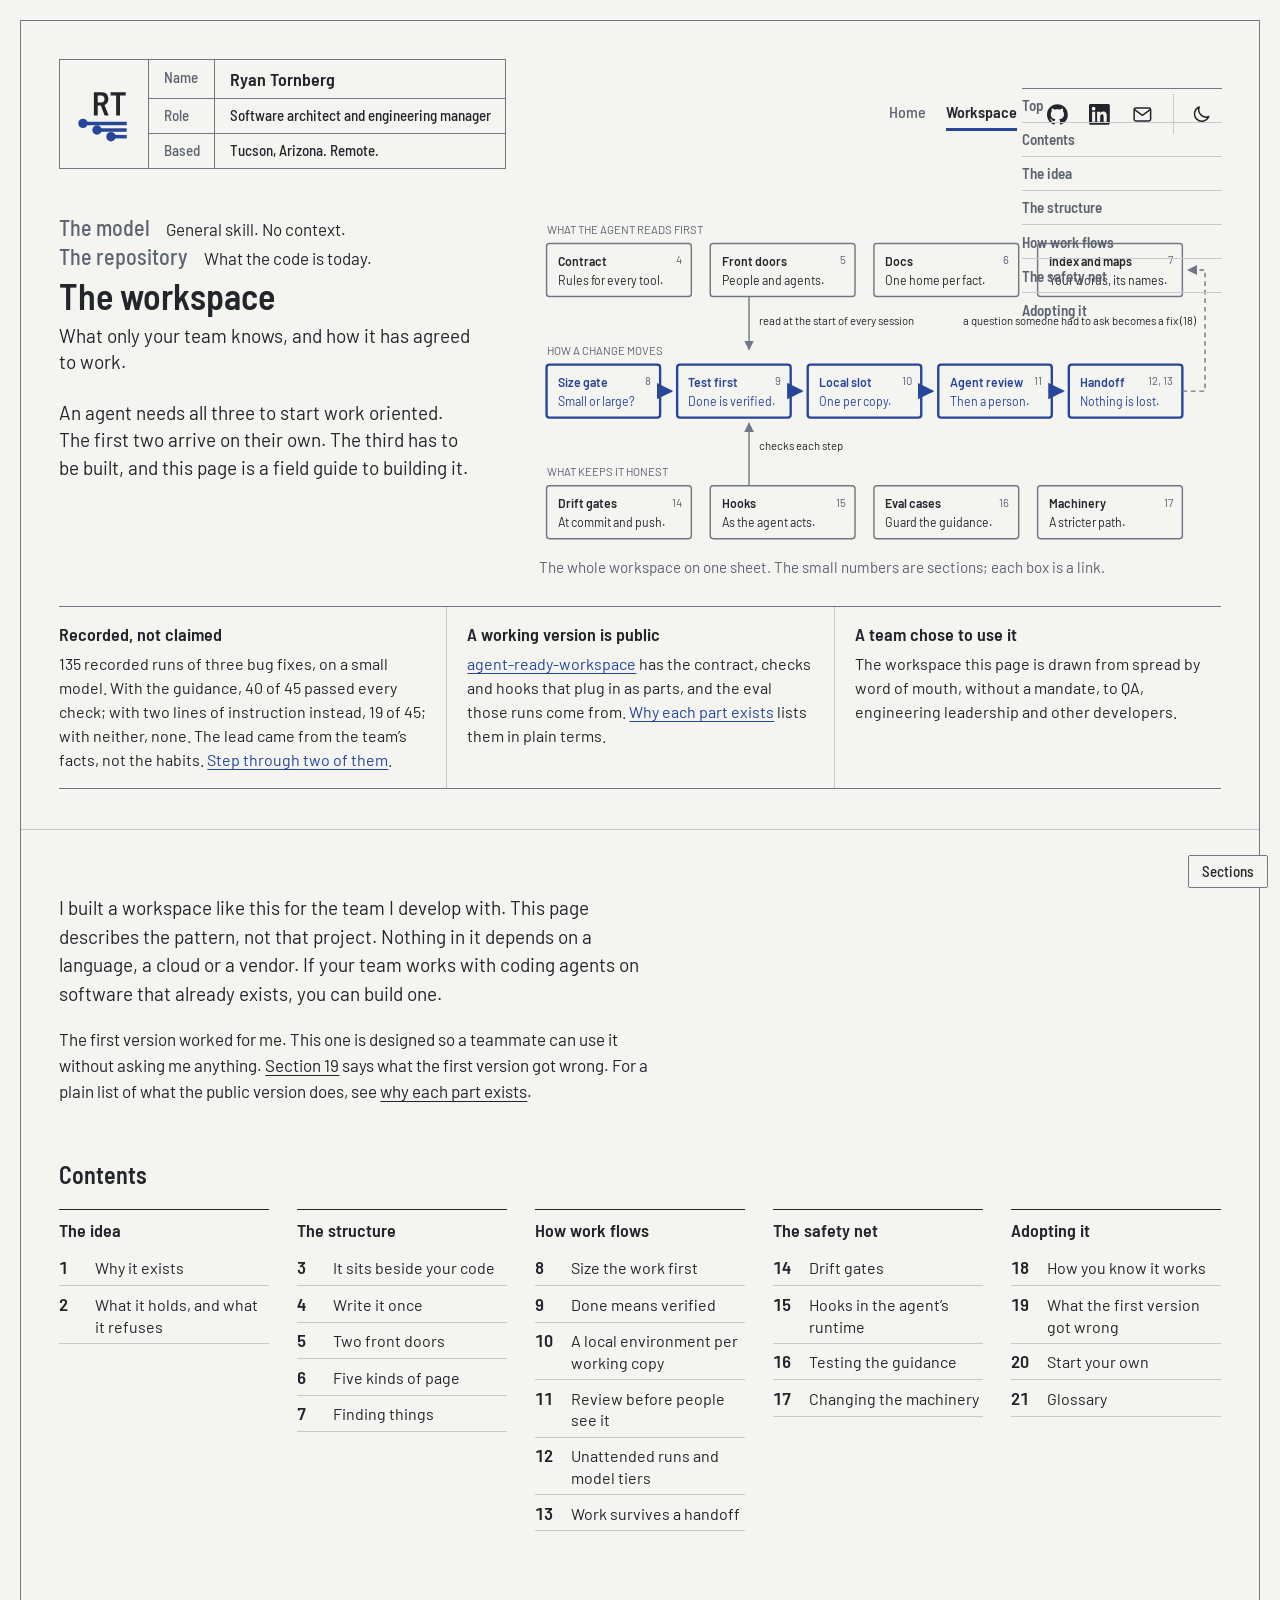
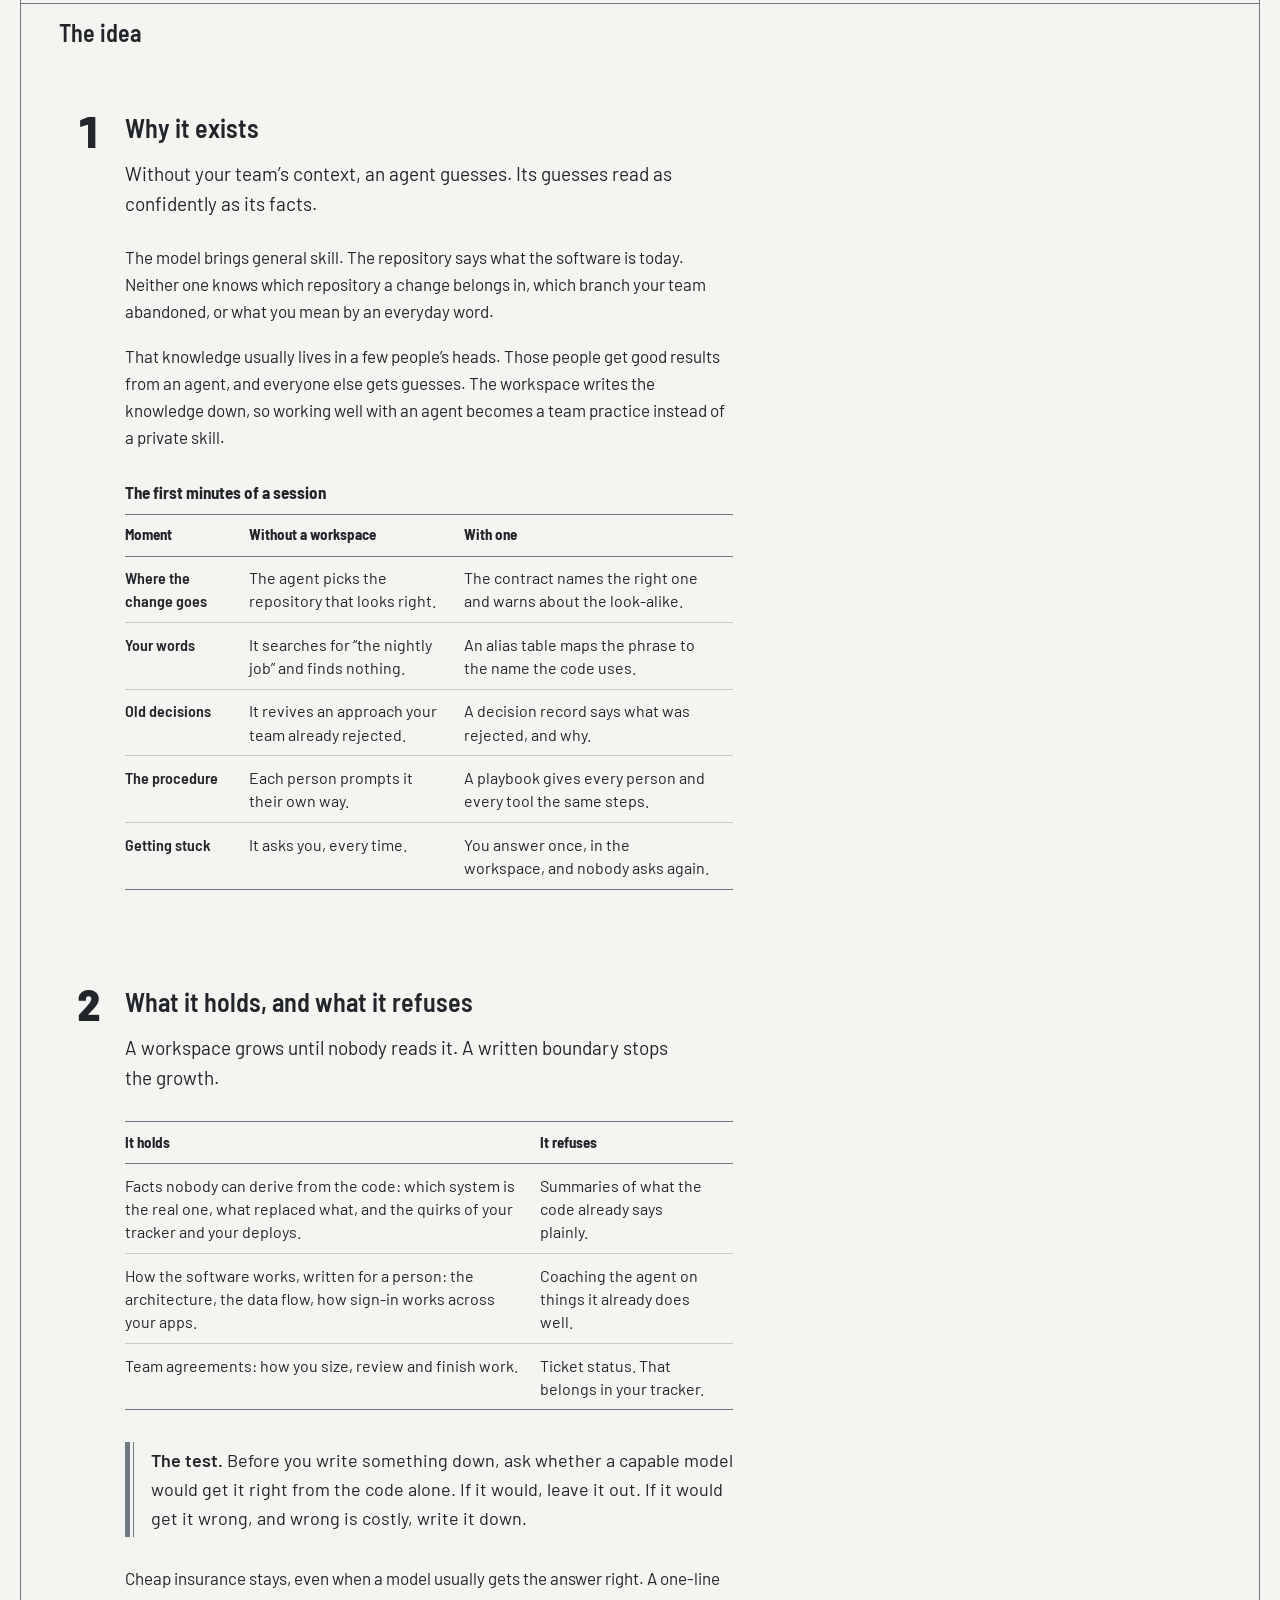
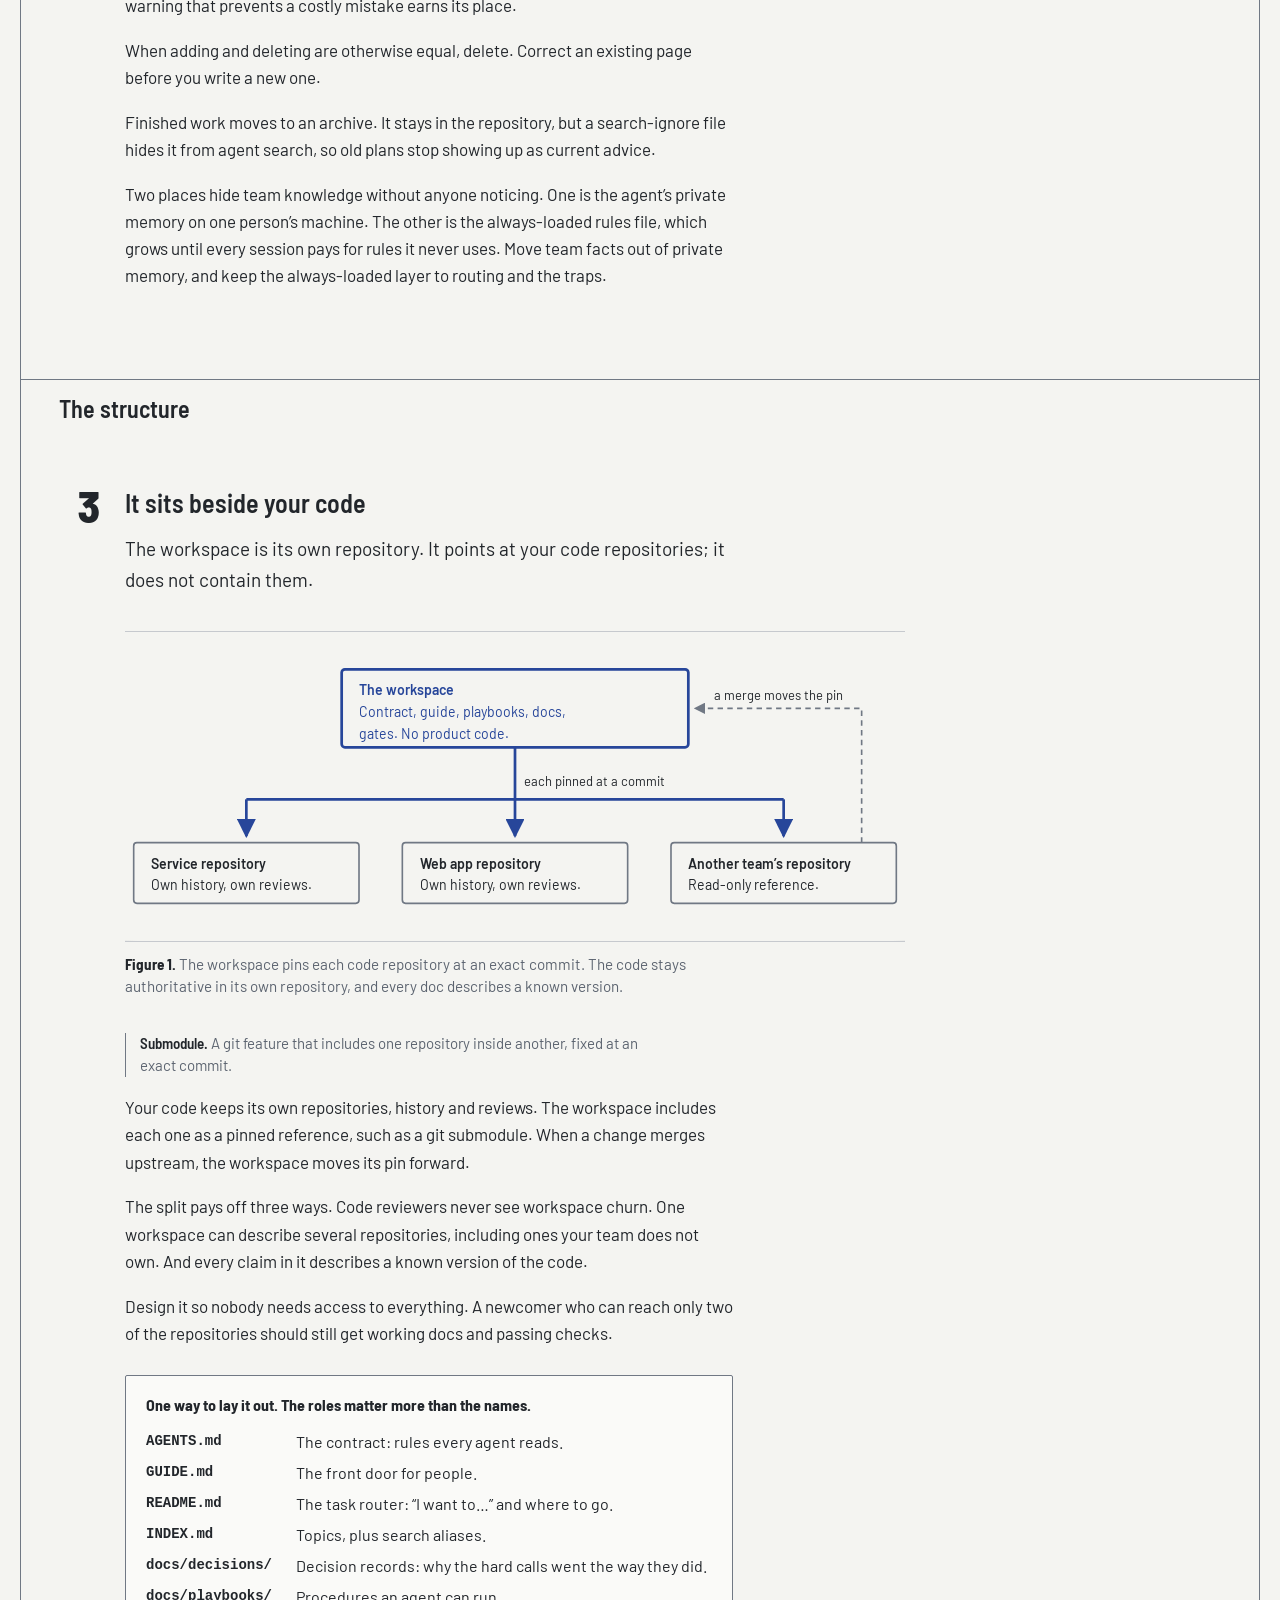
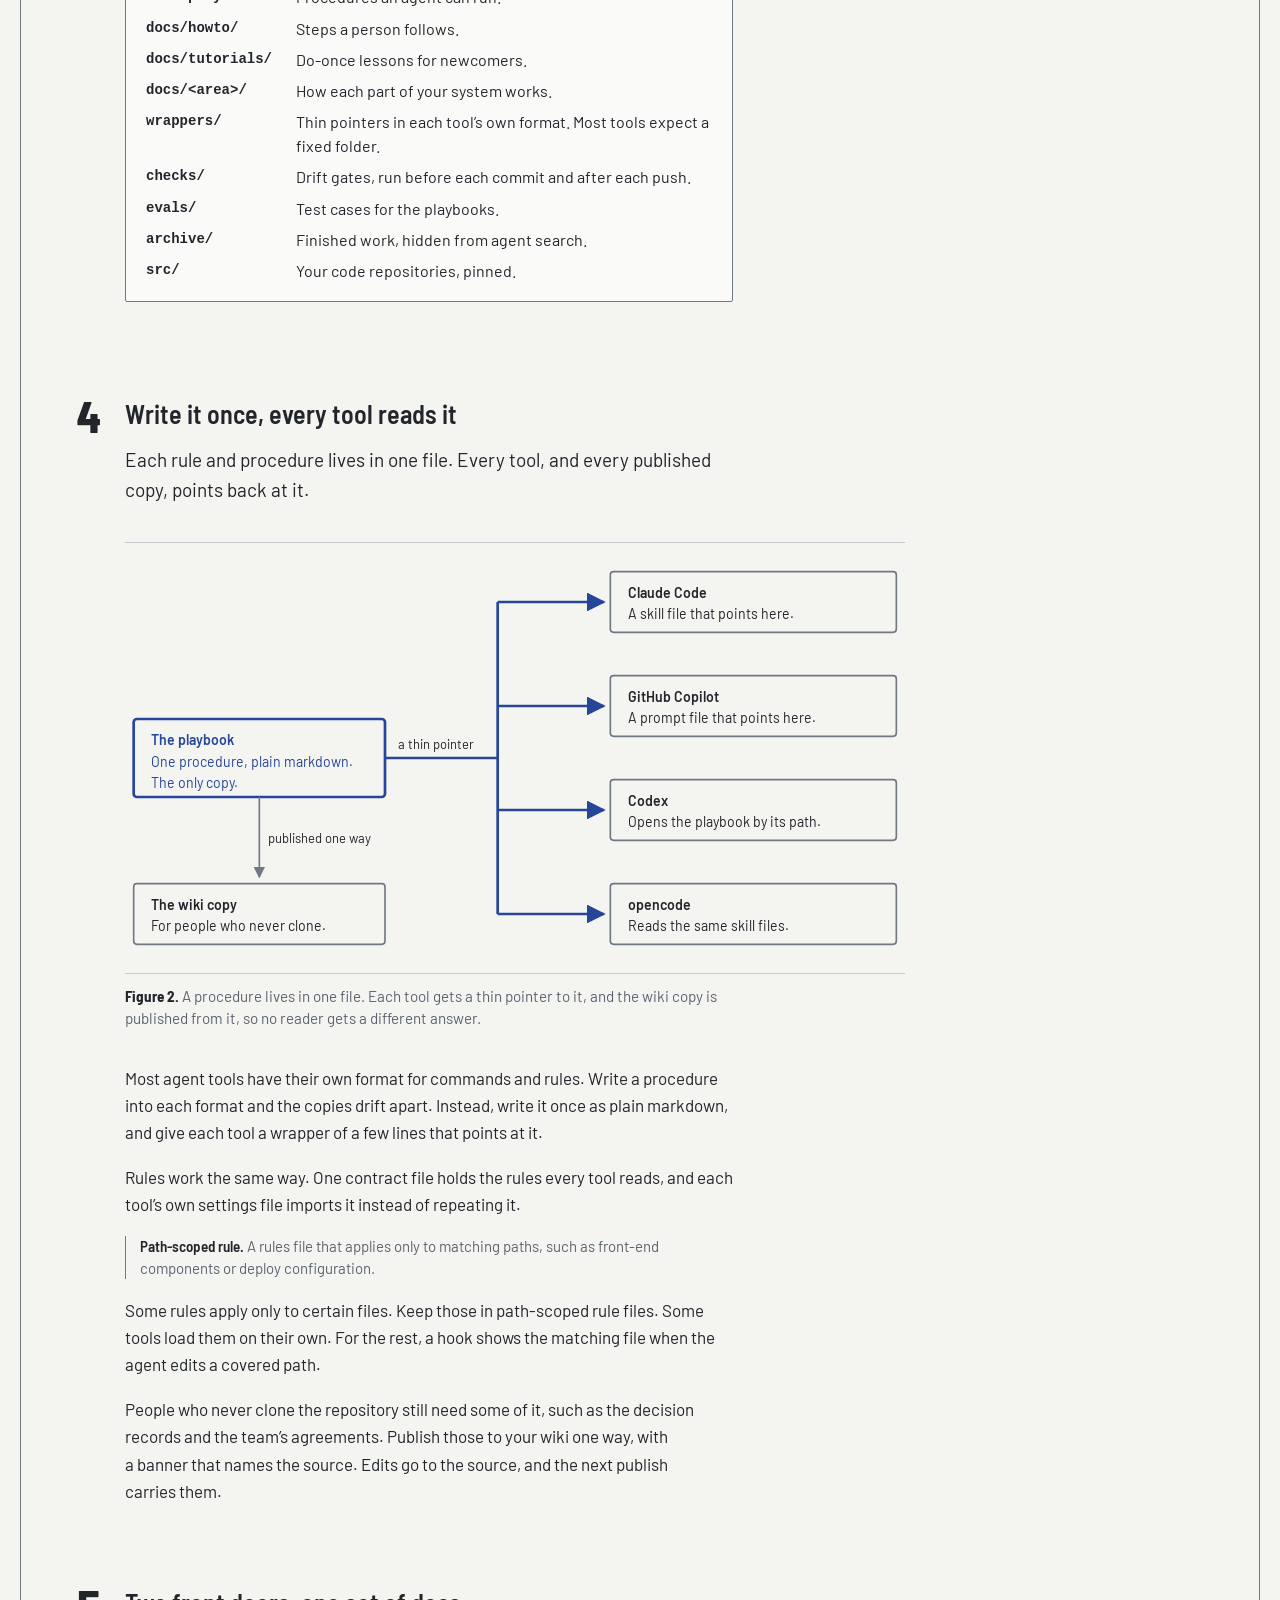
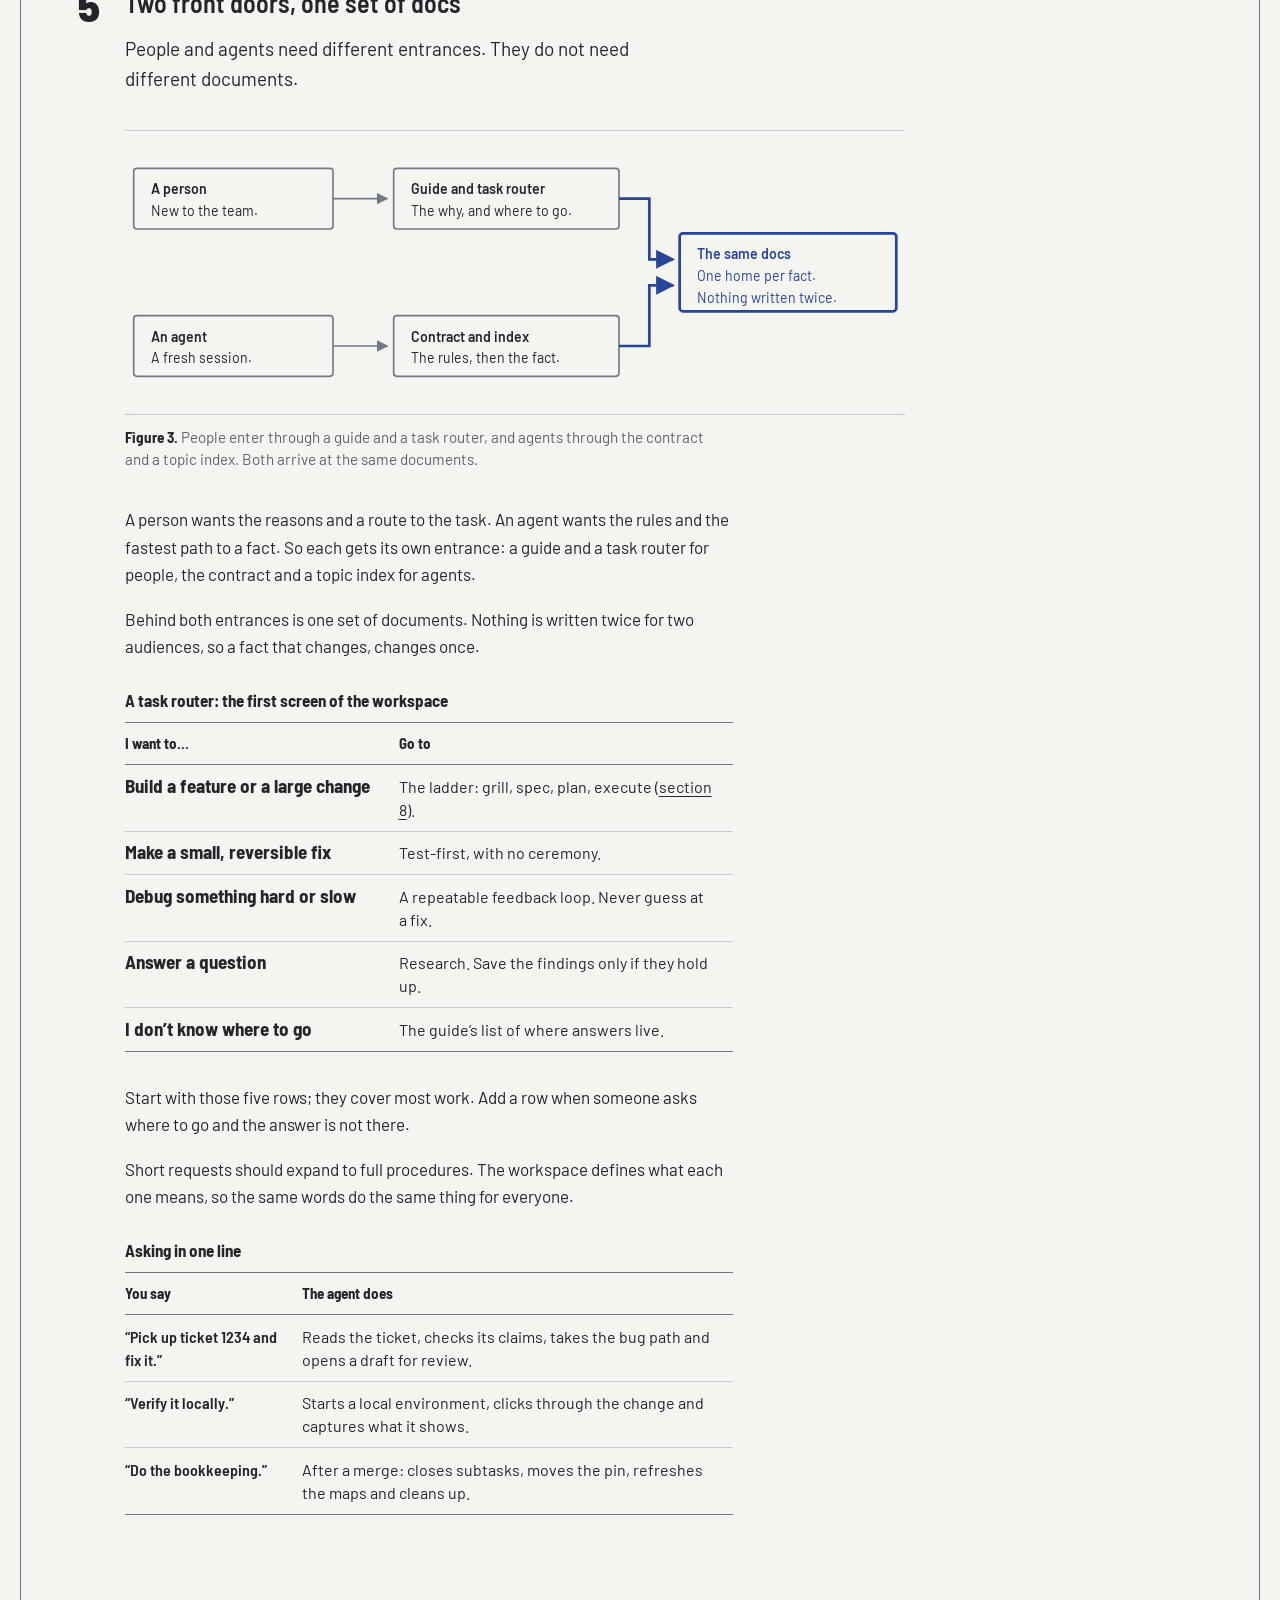
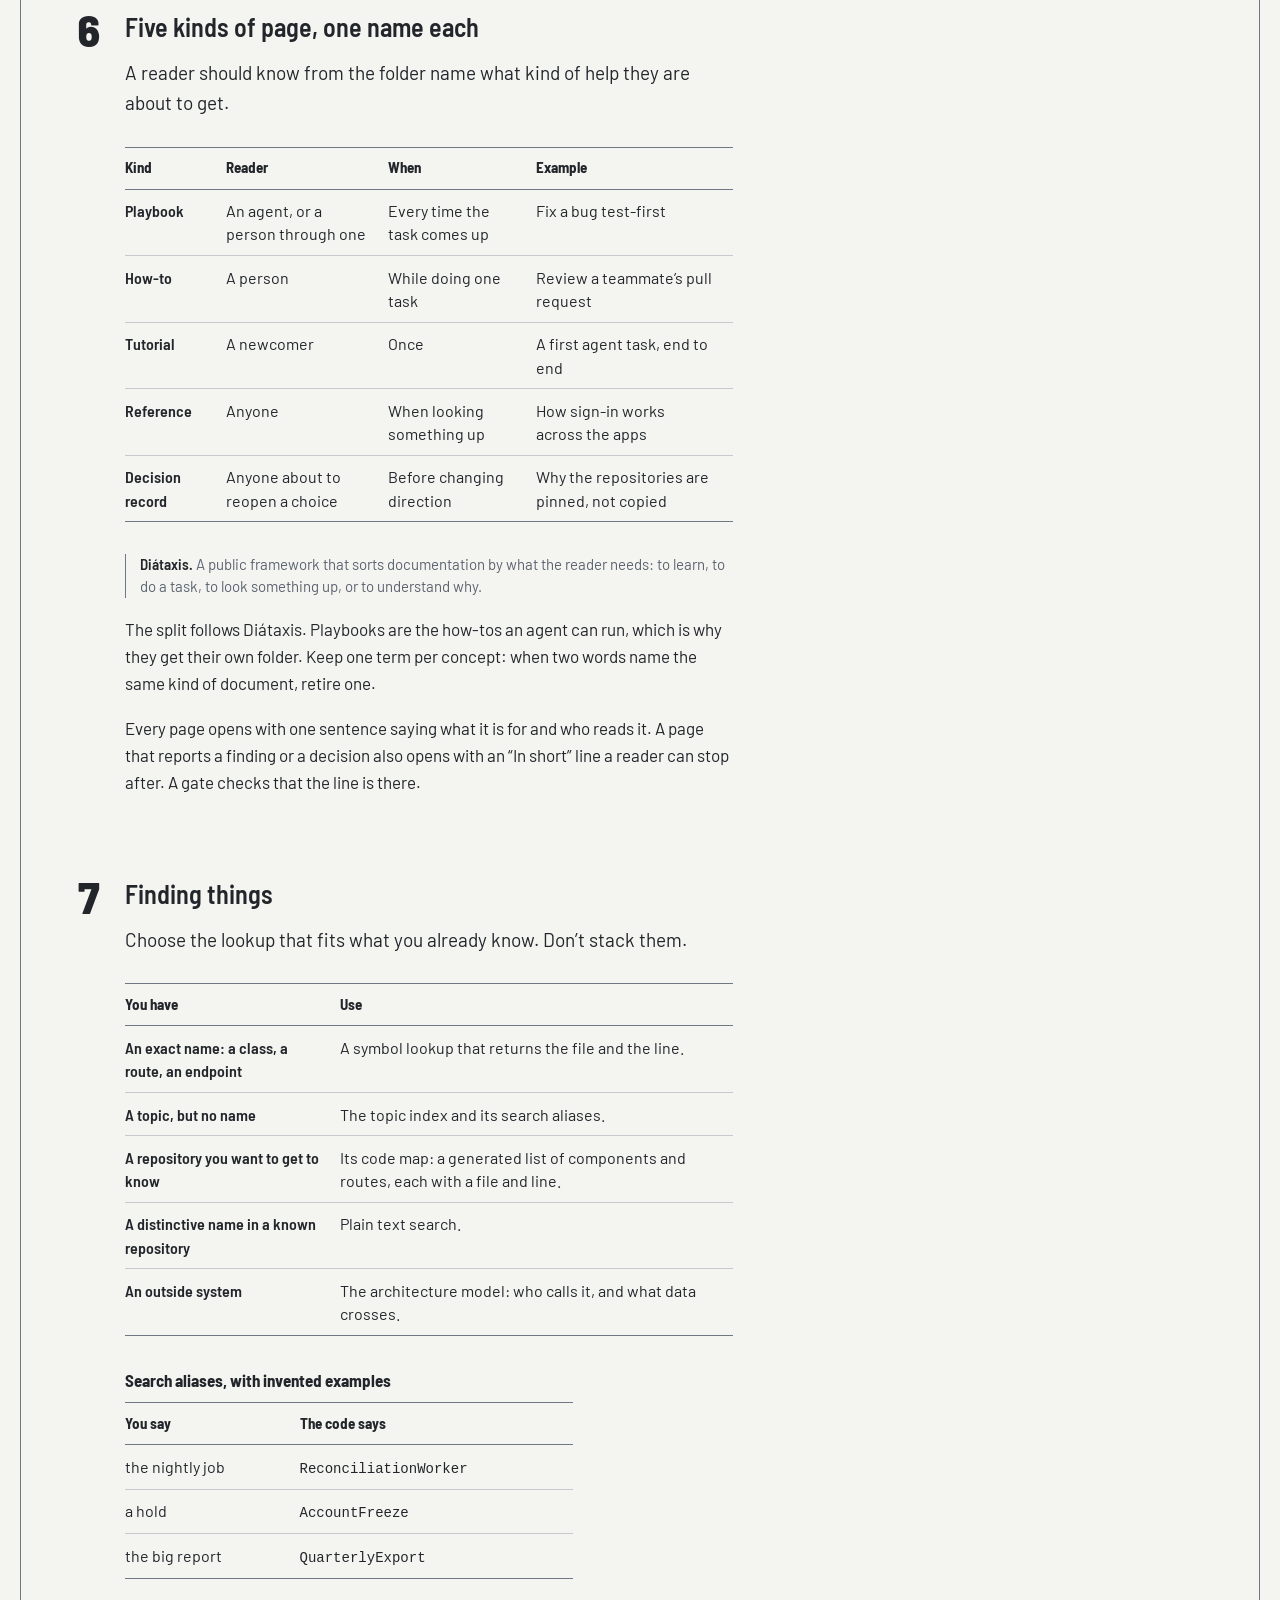
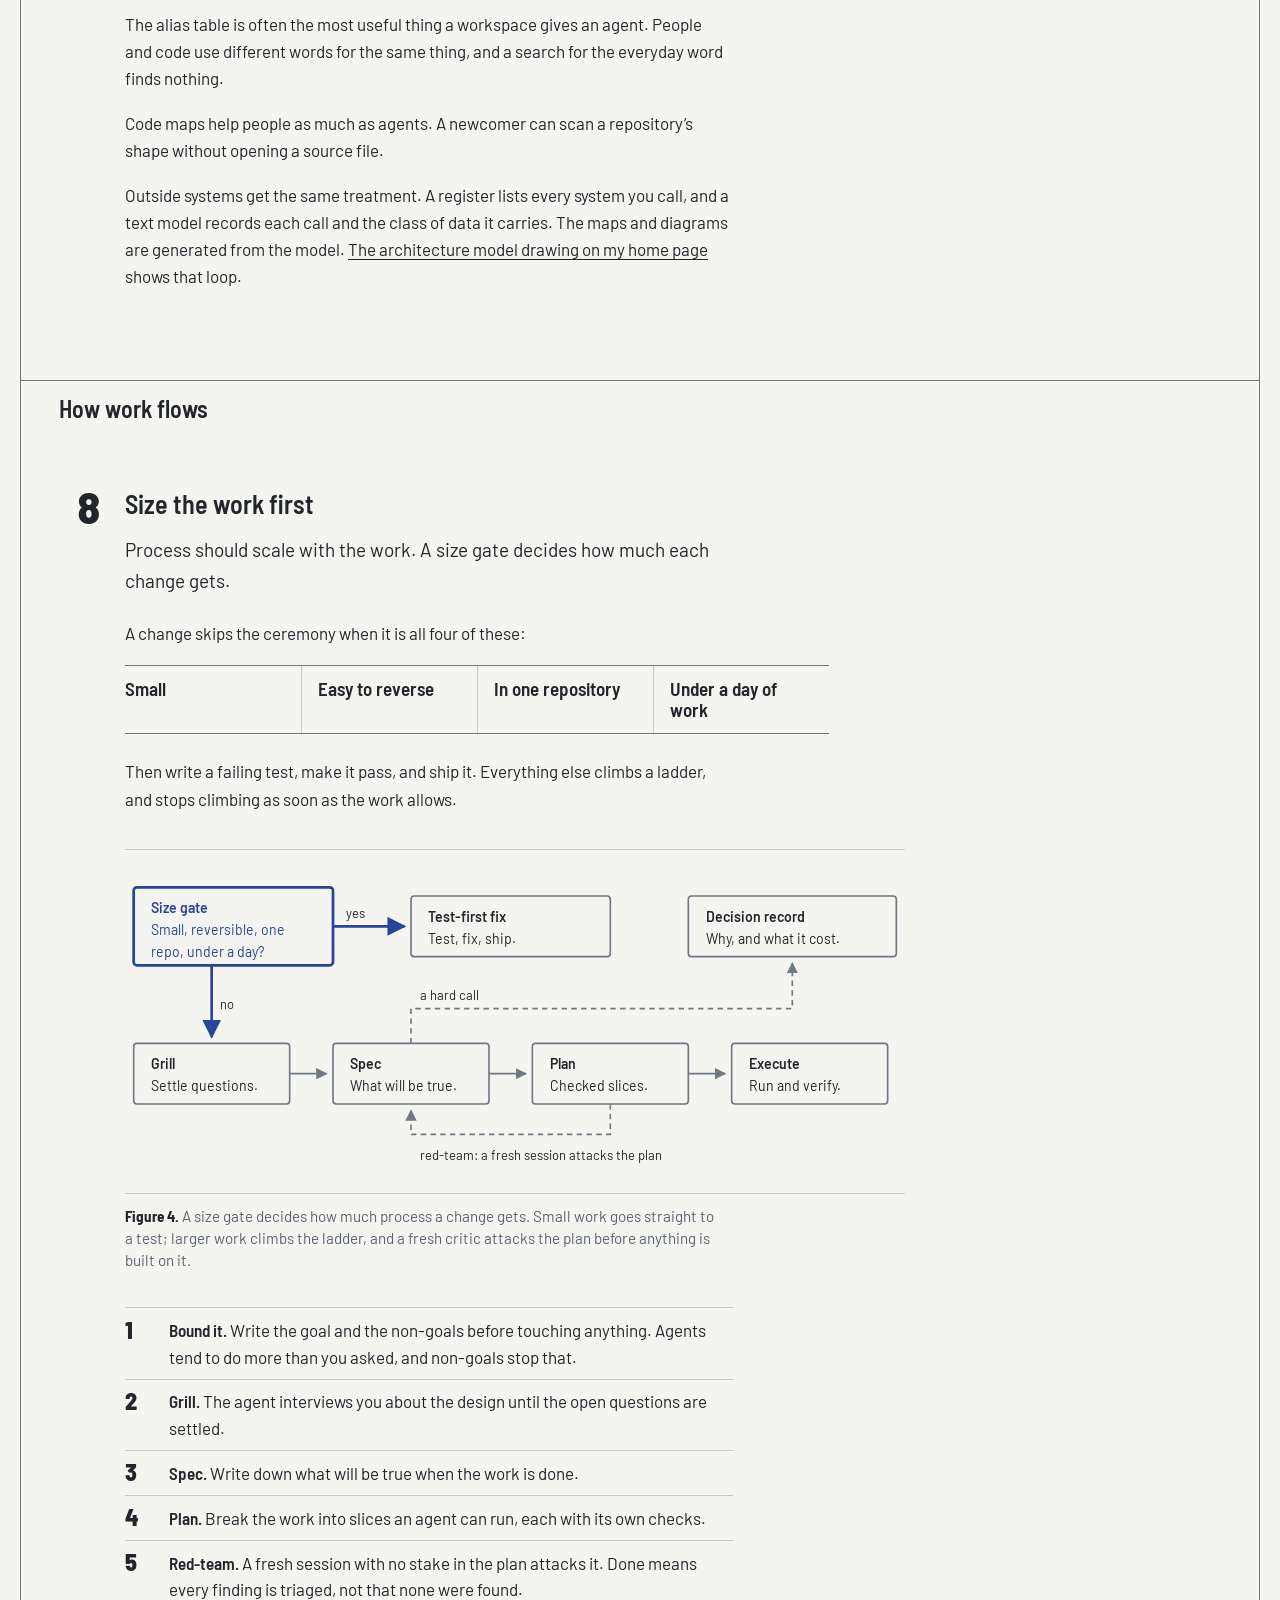
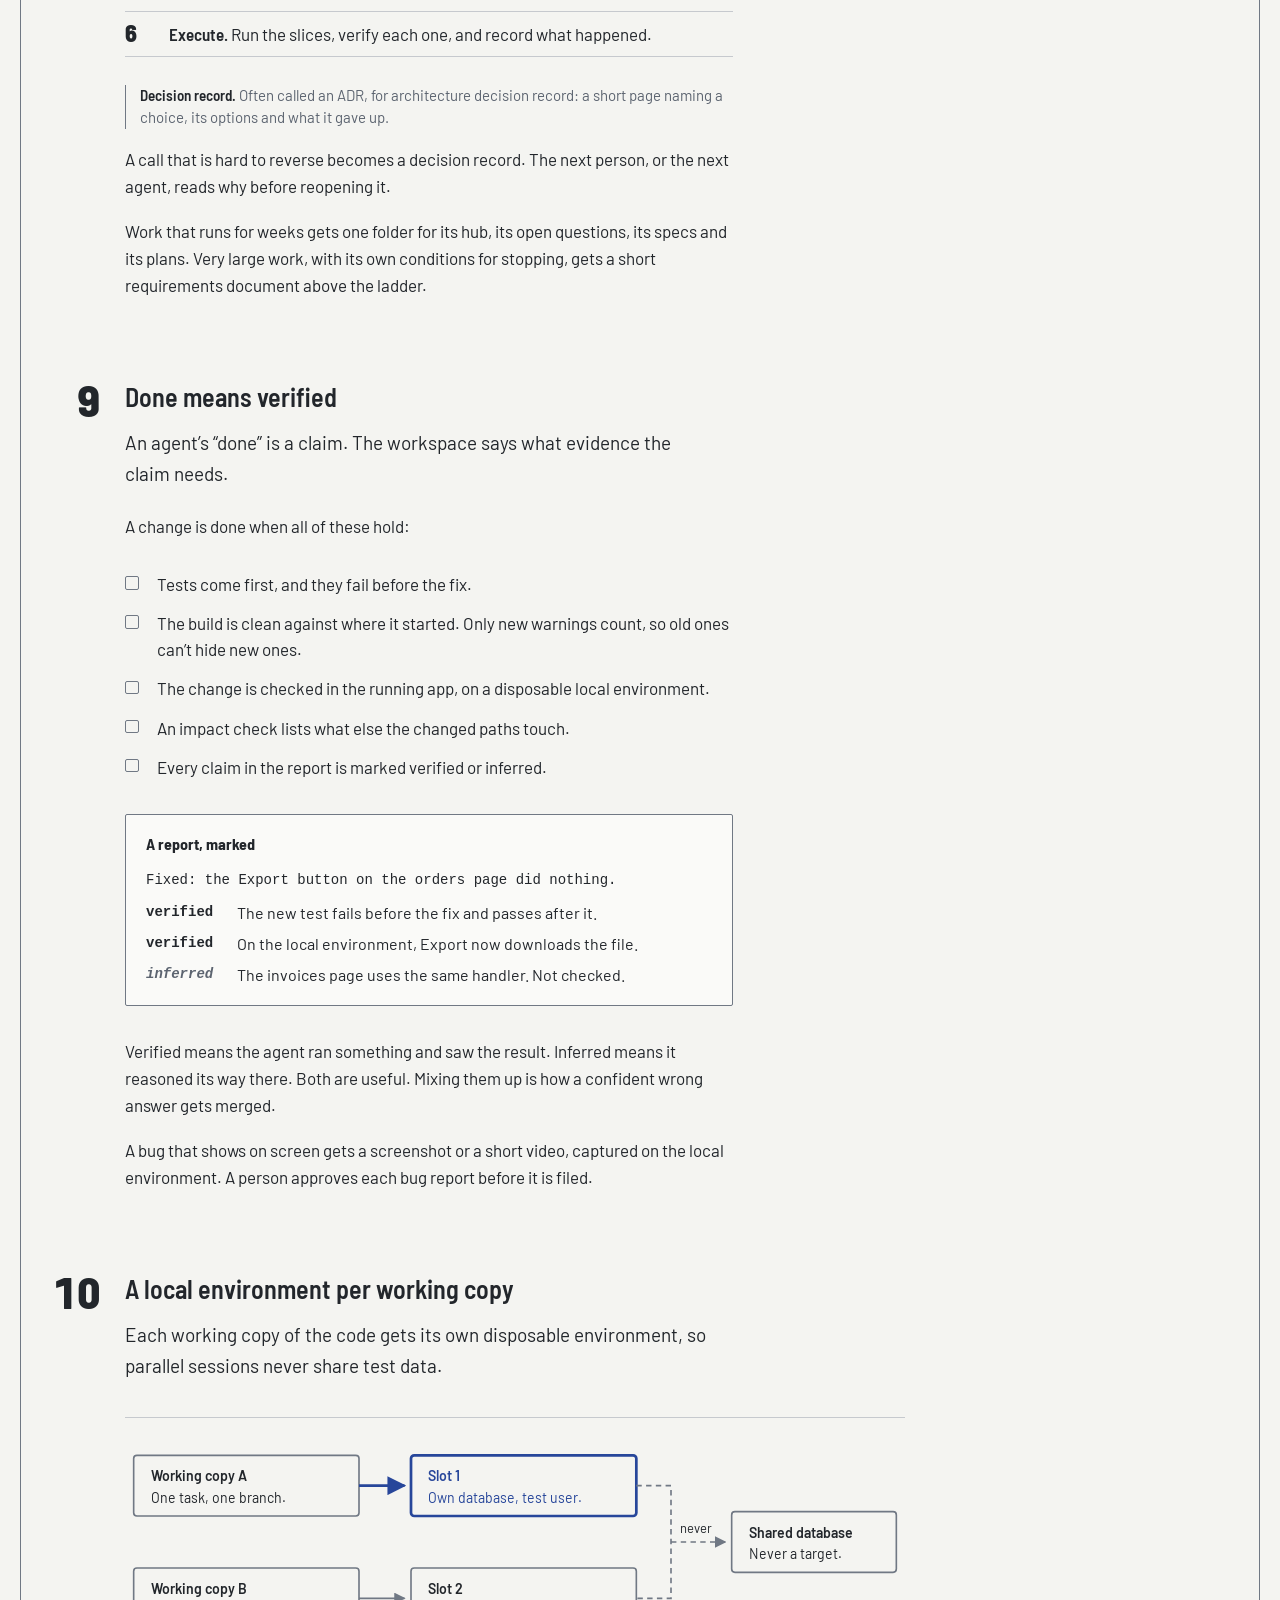
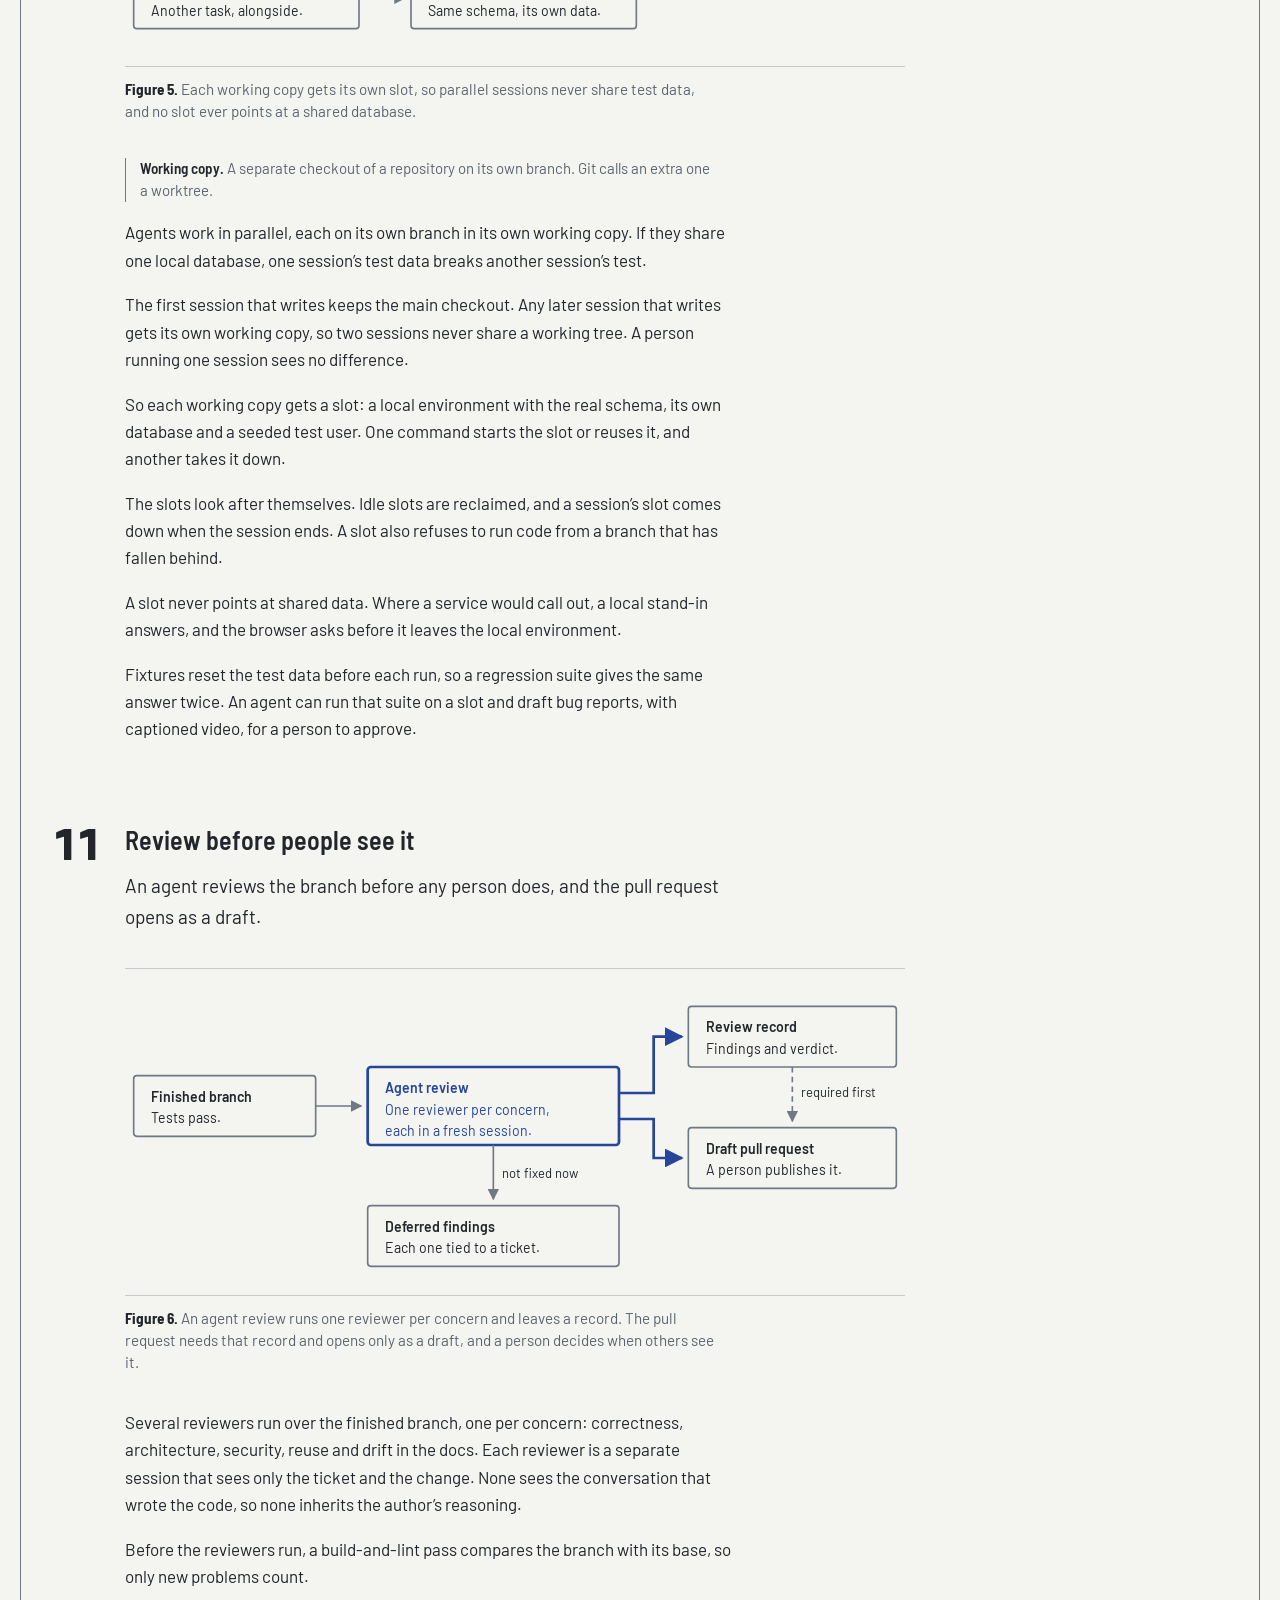
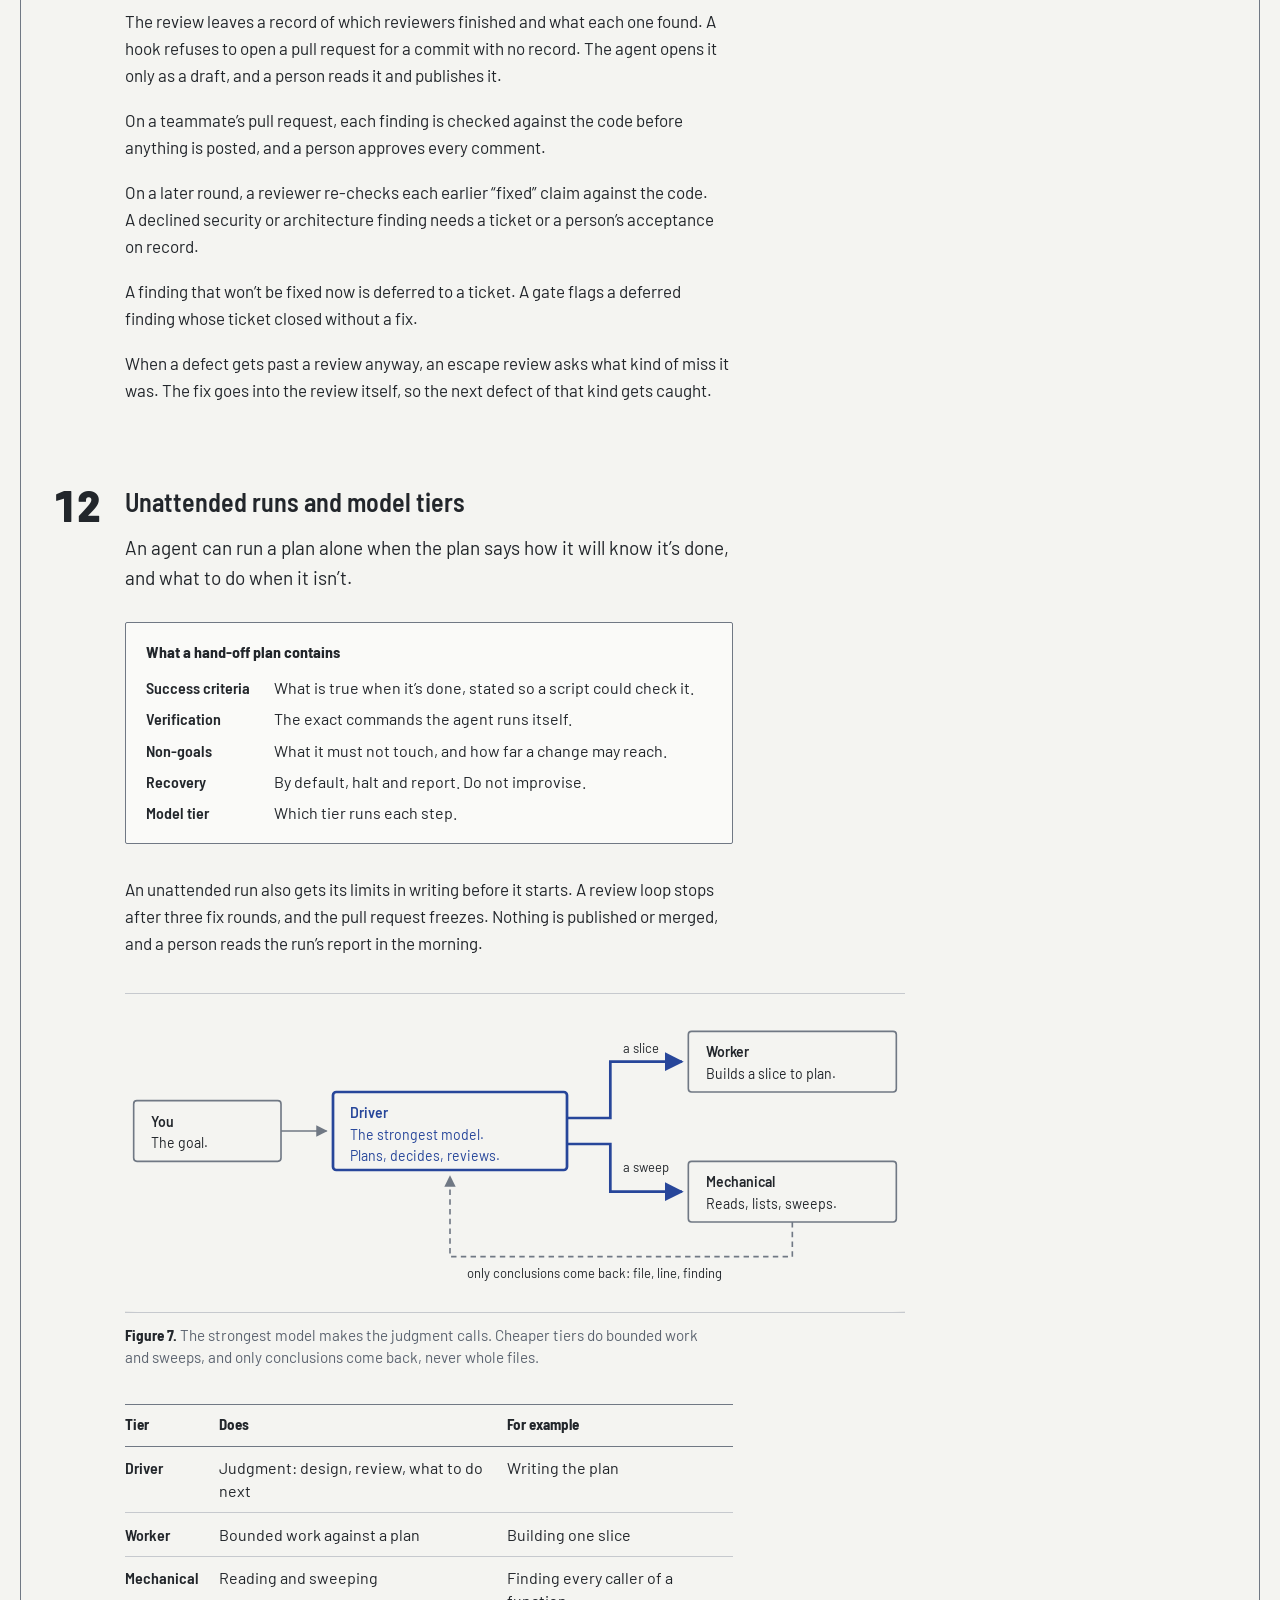
==== workspace/index.html @ f3ff7dbd "feat: link the parts page from the workspace page's first screen" ====
<!doctype html>
<html lang="en">
<head>
  <meta charset="utf-8">
  <meta name="viewport" content="width=device-width, initial-scale=1">
  <title>The agent workspace | Ryan Tornberg</title>
  <meta name="description" content="A field guide to the agent workspace: a repository beside your code that holds what neither the code nor the model knows. With diagrams, a recorded run and a public working version.">
  <meta property="og:title" content="The agent workspace">
  <meta property="og:description" content="A repository beside your code that holds what neither the code nor the model knows: what it holds, how work flows through it, and how to build one.">
  <meta property="og:type" content="article">
  <meta property="og:url" content="https://ryantornberg.com/workspace/">
  <meta property="og:image" content="https://ryantornberg.com/workspace/og.png?v=2">
  <meta property="og:image:width" content="1200">
  <meta property="og:image:height" content="630">
  <meta property="og:image:alt" content="The agent workspace. A field guide by Ryan Tornberg.">
  <meta name="twitter:card" content="summary_large_image">
  <link rel="icon" href="../favicon.svg?v=2" type="image/svg+xml">
  <link rel="preconnect" href="https://fonts.googleapis.com">
  <link rel="preconnect" href="https://fonts.gstatic.com" crossorigin>
  <link rel="stylesheet" href="https://fonts.googleapis.com/css2?family=Barlow:wght@400;500;600&family=Barlow+Semi+Condensed:wght@500;600&display=swap">
  <link rel="stylesheet" href="../styles.css?v=20261122e">
  <link rel="stylesheet" href="../header.css?v=20261114w">
  <script>try{var t=localStorage.getItem("theme");if(t)document.documentElement.dataset.theme=t}catch(e){}</script>
  <script src="../theme.js?v=20261114w" defer></script>
  <script src="replay.js?v=20261114w" defer></script>
  <script src="rail.js?v=20261122c" defer></script>
</head>
<body class="ws">
  <svg width="0" height="0" style="position:absolute" aria-hidden="true" focusable="false"><defs>
          <marker id="arw" viewBox="0 0 10 10" refX="9" refY="5" markerWidth="7" markerHeight="7" orient="auto-start-reverse">
          <path d="M0,0 L10,5 L0,10 z" fill="currentColor"/>
          </marker>
          <marker id="arwb" viewBox="0 0 10 10" refX="9" refY="5" markerWidth="7" markerHeight="7" orient="auto-start-reverse">
          <path d="M0,0 L10,5 L0,10 z" fill="var(--link)"/>
          </marker>
          </defs></svg>
  <div class="wrap">
    <header class="top">
      <div class="id"><svg class="mark" viewBox="0 0 32 32" aria-hidden="true"><path fill="currentColor" d="M16.29 16.81 14.24 11.36Q14.2 11.28 14.14 11.28H12.51Q12.41 11.28 12.41 11.38V16.77Q12.41 16.87 12.35 16.93Q12.28 17 12.19 17H10.44Q10.34 17 10.28 16.93Q10.21 16.87 10.21 16.77V3.93Q10.21 3.83 10.28 3.77Q10.34 3.7 10.44 3.7H14.83Q15.91 3.7 16.75 4.18Q17.58 4.67 18.04 5.55Q18.49 6.44 18.49 7.58Q18.49 8.81 17.92 9.72Q17.35 10.63 16.37 11.02Q16.27 11.05 16.31 11.15L18.55 16.73Q18.57 16.77 18.57 16.85Q18.57 17 18.38 17H16.55Q16.35 17 16.29 16.81ZM12.41 5.7V9.48Q12.41 9.57 12.51 9.57H14.5Q15.3 9.57 15.8 9.03Q16.29 8.49 16.29 7.6Q16.29 6.68 15.8 6.14Q15.3 5.6 14.5 5.6H12.51Q12.41 5.6 12.41 5.7ZM28.41 3.93V5.39Q28.41 5.49 28.34 5.55Q28.28 5.62 28.18 5.62H25.24Q25.14 5.62 25.14 5.71V16.77Q25.14 16.87 25.08 16.93Q25.01 17 24.91 17H23.17Q23.07 17 23.01 16.93Q22.94 16.87 22.94 16.77V5.71Q22.94 5.62 22.84 5.62H20.01Q19.92 5.62 19.85 5.55Q19.79 5.49 19.79 5.39V3.93Q19.79 3.83 19.85 3.77Q19.92 3.7 20.01 3.7H28.18Q28.28 3.7 28.34 3.77Q28.41 3.83 28.41 3.93Z"/><g stroke="var(--link)" fill="var(--link)" stroke-width="2"><path d="M4 21.5H29"/><circle cx="4" cy="21.5" r="1.7"/><path d="M12 25.3H29"/><circle cx="12" cy="25.3" r="1.7"/><path d="M20 29.1H29"/><circle cx="20" cy="29.1" r="1.7"/></g></svg><dl class="block">
        <dt>Name</dt><dd class="nm"><a href="../">Ryan Tornberg</a></dd>
        <dt>Role</dt><dd>Software architect and engineering manager</dd>
        <dt>Based</dt><dd>Tucson, Arizona. Remote.</dd>
      </dl></div>
      <nav aria-label="Site">
        <a class="word" href="../">Home</a>
        <a class="word" href="./" aria-current="page">Workspace</a>
        <a class="ico" href="https://github.com/ryantornberg" aria-label="GitHub" title="GitHub"><svg viewBox="0 0 24 24" aria-hidden="true" fill="currentColor"><path d="M12 .297c-6.63 0-12 5.373-12 12 0 5.303 3.438 9.8 8.205 11.385.6.113.82-.258.82-.577 0-.285-.01-1.04-.015-2.04-3.338.724-4.042-1.61-4.042-1.61C4.422 18.07 3.633 17.7 3.633 17.7c-1.087-.744.084-.729.084-.729 1.205.084 1.838 1.236 1.838 1.236 1.07 1.835 2.809 1.305 3.495.998.108-.776.417-1.305.76-1.605-2.665-.3-5.466-1.332-5.466-5.93 0-1.31.465-2.38 1.235-3.22-.135-.303-.54-1.523.105-3.176 0 0 1.005-.322 3.3 1.23.96-.267 1.98-.399 3-.405 1.02.006 2.04.138 3 .405 2.28-1.552 3.285-1.23 3.285-1.23.645 1.653.24 2.873.12 3.176.765.84 1.23 1.91 1.23 3.22 0 4.61-2.805 5.625-5.475 5.92.42.36.81 1.096.81 2.22 0 1.606-.015 2.896-.015 3.286 0 .315.21.69.825.57C20.565 22.092 24 17.592 24 12.297c0-6.627-5.373-12-12-12"/></svg></a>
        <a class="ico" href="https://www.linkedin.com/in/rtornberg/" aria-label="LinkedIn" title="LinkedIn"><svg viewBox="0 0 24 24" aria-hidden="true" fill="currentColor"><path d="M20.447 20.452h-3.554v-5.569c0-1.328-.027-3.037-1.852-3.037-1.853 0-2.136 1.445-2.136 2.939v5.667H9.351V9h3.414v1.561h.046c.477-.9 1.637-1.85 3.37-1.85 3.601 0 4.267 2.37 4.267 5.455v6.286zM5.337 7.433c-1.144 0-2.063-.926-2.063-2.065 0-1.138.92-2.063 2.063-2.063 1.14 0 2.064.925 2.064 2.063 0 1.139-.925 2.065-2.064 2.065zm1.782 13.019H3.555V9h3.564v11.452zM22.225 0H1.771C.792 0 0 .774 0 1.729v20.542C0 23.227.792 24 1.771 24h20.451C23.2 24 24 23.227 24 22.271V1.729C24 .774 23.2 0 22.222 0h.003z"/></svg></a>
        <a class="ico" href="mailto:RyanTornberg@gmail.com" aria-label="Email" title="Email"><svg viewBox="0 0 24 24" aria-hidden="true" fill="none" stroke="currentColor" stroke-width="1.75" stroke-linecap="round" stroke-linejoin="round"><rect x="2.5" y="4.5" width="19" height="15" rx="2"/><path d="M3 6.5l9 6.5 9-6.5"/></svg></a>
        <button class="ico theme-toggle" type="button" data-theme-toggle aria-pressed="false" title="Light or dark"><svg class="moon" viewBox="0 0 24 24" aria-hidden="true" fill="none" stroke="currentColor" stroke-width="1.75" stroke-linecap="round" stroke-linejoin="round"><path d="M20.5 14.5A8.5 8.5 0 0 1 9.5 3.5a8.5 8.5 0 1 0 11 11z"/></svg><svg class="sun" viewBox="0 0 24 24" aria-hidden="true" fill="none" stroke="currentColor" stroke-width="1.75" stroke-linecap="round" stroke-linejoin="round"><circle cx="12" cy="12" r="4"/><path d="M12 2.5v2M12 19.5v2M2.5 12h2M19.5 12h2M5.3 5.3l1.4 1.4M17.3 17.3l1.4 1.4M5.3 18.7l1.4-1.4M17.3 6.7l1.4-1.4"/></svg></button>
      </nav>
    </header>
  </div>
  <a class="to-contents" href="#contents">Contents</a>
  <nav class="rail" aria-label="On this page"></nav>
  <div class="cover" role="region" aria-label="Overview">
    <div class="wrap">
      <div class="cover-grid"><div class="cover-text"><div class="trio">
        <p class="arrives"><span class="who">The model</span> <span class="brings">General skill. No context.</span></p>
        <p class="arrives"><span class="who">The repository</span> <span class="brings">What the code is today.</span></p>
        <h1>The workspace</h1>
        <p class="brings last">What only your team knows, and how it has agreed to work.</p>
      </div>

      <p class="lede">An agent needs all three to start work oriented. The first two arrive on their own. The third has to be built, and this page is a field guide to building it.</p></div>
<div class="overview">
<div class="plate has-tall"><svg class="fig-wide" viewBox="0 0 720 348" role="group" aria-label="The workspace on one sheet. An agent reads the contract, the front doors, the docs and the index at the start of every session. A change then moves through a size gate, a test, a local slot, an agent review and a handoff. Drift gates, hooks, eval cases and a stricter path for the machinery check each step. Every question someone had to ask becomes a fix to what the agent reads.">
<g font-size="13" fill="currentColor">
<text x="8" y="18" font-size="12" fill="var(--muted)">WHAT THE AGENT READS FIRST</text>
<text x="8" y="146" font-size="12" fill="var(--muted)">HOW A CHANGE MOVES</text>
<text x="8" y="274" font-size="12" fill="var(--muted)">WHAT KEEPS IT HONEST</text>
<a href="#s4"><rect x="8" y="28" width="153" height="56" rx="3" fill="none" stroke="currentColor" stroke-width="1.5"/><text x="20" y="52" font-weight="600">Contract</text><text x="20" y="72">Rules for every tool.</text><text x="151" y="50" font-size="12" text-anchor="end" fill="var(--muted)">4</text></a><a href="#s5"><rect x="181" y="28" width="153" height="56" rx="3" fill="none" stroke="currentColor" stroke-width="1.5"/><text x="193" y="52" font-weight="600">Front doors</text><text x="193" y="72">People and agents.</text><text x="324" y="50" font-size="12" text-anchor="end" fill="var(--muted)">5</text></a><a href="#s6"><rect x="354" y="28" width="153" height="56" rx="3" fill="none" stroke="currentColor" stroke-width="1.5"/><text x="366" y="52" font-weight="600">Docs</text><text x="366" y="72">One home per fact.</text><text x="497" y="50" font-size="12" text-anchor="end" fill="var(--muted)">6</text></a><a href="#s7"><rect x="527" y="28" width="153" height="56" rx="3" fill="none" stroke="currentColor" stroke-width="1.5"/><text x="539" y="52" font-weight="600">Index and maps</text><text x="539" y="72">Your words, its names.</text><text x="670" y="50" font-size="12" text-anchor="end" fill="var(--muted)">7</text></a><a href="#s8"><rect x="8" y="156" width="120" height="56" rx="3" fill="none" stroke="var(--link)" stroke-width="2.5"/><text x="20" y="180" font-weight="600" fill="var(--link)">Size gate</text><text x="20" y="200" fill="var(--link)">Small or large?</text><text x="118" y="178" font-size="12" text-anchor="end" fill="var(--muted)">8</text></a><a href="#s9"><rect x="146" y="156" width="120" height="56" rx="3" fill="none" stroke="var(--link)" stroke-width="2.5"/><text x="158" y="180" font-weight="600" fill="var(--link)">Test first</text><text x="158" y="200" fill="var(--link)">Done is verified.</text><text x="256" y="178" font-size="12" text-anchor="end" fill="var(--muted)">9</text></a><a href="#s10"><rect x="284" y="156" width="120" height="56" rx="3" fill="none" stroke="var(--link)" stroke-width="2.5"/><text x="296" y="180" font-weight="600" fill="var(--link)">Local slot</text><text x="296" y="200" fill="var(--link)">One per copy.</text><text x="394" y="178" font-size="12" text-anchor="end" fill="var(--muted)">10</text></a><a href="#s11"><rect x="422" y="156" width="120" height="56" rx="3" fill="none" stroke="var(--link)" stroke-width="2.5"/><text x="434" y="180" font-weight="600" fill="var(--link)">Agent review</text><text x="434" y="200" fill="var(--link)">Then a person.</text><text x="532" y="178" font-size="12" text-anchor="end" fill="var(--muted)">11</text></a><a href="#s12"><rect x="560" y="156" width="120" height="56" rx="3" fill="none" stroke="var(--link)" stroke-width="2.5"/><text x="572" y="180" font-weight="600" fill="var(--link)">Handoff</text><text x="572" y="200" fill="var(--link)">Nothing is lost.</text><text x="670" y="178" font-size="12" text-anchor="end" fill="var(--muted)">12, 13</text></a><a href="#s14"><rect x="8" y="284" width="153" height="56" rx="3" fill="none" stroke="currentColor" stroke-width="1.5"/><text x="20" y="308" font-weight="600">Drift gates</text><text x="20" y="328">At commit and push.</text><text x="151" y="306" font-size="12" text-anchor="end" fill="var(--muted)">14</text></a><a href="#s15"><rect x="181" y="284" width="153" height="56" rx="3" fill="none" stroke="currentColor" stroke-width="1.5"/><text x="193" y="308" font-weight="600">Hooks</text><text x="193" y="328">As the agent acts.</text><text x="324" y="306" font-size="12" text-anchor="end" fill="var(--muted)">15</text></a><a href="#s16"><rect x="354" y="284" width="153" height="56" rx="3" fill="none" stroke="currentColor" stroke-width="1.5"/><text x="366" y="308" font-weight="600">Eval cases</text><text x="366" y="328">Guard the guidance.</text><text x="497" y="306" font-size="12" text-anchor="end" fill="var(--muted)">16</text></a><a href="#s17"><rect x="527" y="284" width="153" height="56" rx="3" fill="none" stroke="currentColor" stroke-width="1.5"/><text x="539" y="308" font-weight="600">Machinery</text><text x="539" y="328">A stricter path.</text><text x="670" y="306" font-size="12" text-anchor="end" fill="var(--muted)">17</text></a>
<text x="232" y="114" font-size="12">read at the start of every session</text>
<text x="232" y="246" font-size="12">checks each step</text>
<text x="694" y="114" font-size="12" text-anchor="end">a question someone had to ask becomes a fix (18)</text>
</g>
<g fill="none" stroke="currentColor" stroke-width="1.5">
<line x1="222" y1="84" x2="222" y2="140" marker-end="url(#arw)"/>
<line x1="222" y1="284" x2="222" y2="218" marker-end="url(#arw)"/>
<line x1="128" y1="184" x2="140" y2="184" stroke="var(--link)" stroke-width="2.5" marker-end="url(#arwb)"/><line x1="266" y1="184" x2="278" y2="184" stroke="var(--link)" stroke-width="2.5" marker-end="url(#arwb)"/><line x1="404" y1="184" x2="416" y2="184" stroke="var(--link)" stroke-width="2.5" marker-end="url(#arwb)"/><line x1="542" y1="184" x2="554" y2="184" stroke="var(--link)" stroke-width="2.5" marker-end="url(#arwb)"/>
<path d="M680 184 L704 184 L704 56 L686 56" marker-end="url(#arw)" stroke-dasharray="5 4"/>
</g>
</svg>
<!--tall--><svg class="fig-tall" viewBox="0 0 360 702" role="group" aria-label="The workspace on one sheet. An agent reads the contract, the front doors, the docs and the index at the start of every session. A change then moves through a size gate, a test, a local slot, an agent review and a handoff. Drift gates, hooks, eval cases and a stricter path for the machinery check each step. Every question someone had to ask becomes a fix to what the agent reads.">
<g fill="none">
<path d="M20 146 L20 204" stroke="currentColor" stroke-width="1.5" marker-end="url(#arw)"/>
<path d="M166 266 L166 285" stroke="var(--link)" stroke-width="2.5" marker-end="url(#arwb)"/>
<path d="M166 324 L166 343" stroke="var(--link)" stroke-width="2.5" marker-end="url(#arwb)"/>
<path d="M166 382 L166 401" stroke="var(--link)" stroke-width="2.5" marker-end="url(#arwb)"/>
<path d="M166 440 L166 459" stroke="var(--link)" stroke-width="2.5" marker-end="url(#arwb)"/>
<path d="M324 480 L342 480 L342 148" stroke="currentColor" stroke-width="1.5" stroke-dasharray="5 4" marker-end="url(#arw)"/>
<path d="M20 540 L20 506" stroke="currentColor" stroke-width="1.5" marker-end="url(#arw)"/>
</g>
<g font-size="13" fill="currentColor">
<text x="8" y="14" font-size="12" fill="var(--muted)">WHAT THE AGENT READS FIRST</text>
<a href="#s4"><rect x="8" y="22" width="164" height="56" rx="3" fill="none" stroke="currentColor" stroke-width="1.5"/><text x="20" y="46" font-weight="600">Contract</text><text x="20" y="66">Rules for every tool.</text><text x="162" y="44" font-size="12" text-anchor="end" fill="var(--muted)">4</text></a>
<a href="#s5"><rect x="188" y="22" width="164" height="56" rx="3" fill="none" stroke="currentColor" stroke-width="1.5"/><text x="200" y="46" font-weight="600">Front doors</text><text x="200" y="66">People and agents.</text><text x="342" y="44" font-size="12" text-anchor="end" fill="var(--muted)">5</text></a>
<a href="#s6"><rect x="8" y="86" width="164" height="56" rx="3" fill="none" stroke="currentColor" stroke-width="1.5"/><text x="20" y="110" font-weight="600">Docs</text><text x="20" y="130">One home per fact.</text><text x="162" y="108" font-size="12" text-anchor="end" fill="var(--muted)">6</text></a>
<a href="#s7"><rect x="188" y="86" width="164" height="56" rx="3" fill="none" stroke="currentColor" stroke-width="1.5"/><text x="200" y="110" font-weight="600">Index and maps</text><text x="200" y="130">Your words, its names.</text><text x="342" y="108" font-size="12" text-anchor="end" fill="var(--muted)">7</text></a>
<text x="28" y="164" font-size="12">read at the start of every session</text>
<text x="332" y="184" font-size="12" text-anchor="end">a question someone had to ask</text><text x="332" y="199" font-size="12" text-anchor="end">becomes a fix (18)</text>
<text x="8" y="222" font-size="12" fill="var(--muted)">HOW A CHANGE MOVES</text>
<a href="#s8"><rect x="8" y="230" width="316" height="36" rx="3" fill="none" stroke="var(--link)" stroke-width="2.5"/><text x="20" y="253" font-weight="600" fill="var(--link)">Size gate</text><text x="118" y="253" fill="var(--link)">Small or large?</text><text x="314" y="253" font-size="12" text-anchor="end" fill="var(--muted)">8</text></a>
<a href="#s9"><rect x="8" y="288" width="316" height="36" rx="3" fill="none" stroke="var(--link)" stroke-width="2.5"/><text x="20" y="311" font-weight="600" fill="var(--link)">Test first</text><text x="118" y="311" fill="var(--link)">Done is verified.</text><text x="314" y="311" font-size="12" text-anchor="end" fill="var(--muted)">9</text></a>
<a href="#s10"><rect x="8" y="346" width="316" height="36" rx="3" fill="none" stroke="var(--link)" stroke-width="2.5"/><text x="20" y="369" font-weight="600" fill="var(--link)">Local slot</text><text x="118" y="369" fill="var(--link)">One per copy.</text><text x="314" y="369" font-size="12" text-anchor="end" fill="var(--muted)">10</text></a>
<a href="#s11"><rect x="8" y="404" width="316" height="36" rx="3" fill="none" stroke="var(--link)" stroke-width="2.5"/><text x="20" y="427" font-weight="600" fill="var(--link)">Agent review</text><text x="118" y="427" fill="var(--link)">Then a person.</text><text x="314" y="427" font-size="12" text-anchor="end" fill="var(--muted)">11</text></a>
<a href="#s12"><rect x="8" y="462" width="316" height="36" rx="3" fill="none" stroke="var(--link)" stroke-width="2.5"/><text x="20" y="485" font-weight="600" fill="var(--link)">Handoff</text><text x="118" y="485" fill="var(--link)">Nothing is lost.</text><text x="314" y="485" font-size="12" text-anchor="end" fill="var(--muted)">12, 13</text></a>
<text x="28" y="528" font-size="12">checks each step</text>
<text x="8" y="558" font-size="12" fill="var(--muted)">WHAT KEEPS IT HONEST</text>
<a href="#s14"><rect x="8" y="566" width="164" height="56" rx="3" fill="none" stroke="currentColor" stroke-width="1.5"/><text x="20" y="590" font-weight="600">Drift gates</text><text x="20" y="610">At commit and push.</text><text x="162" y="588" font-size="12" text-anchor="end" fill="var(--muted)">14</text></a>
<a href="#s15"><rect x="188" y="566" width="164" height="56" rx="3" fill="none" stroke="currentColor" stroke-width="1.5"/><text x="200" y="590" font-weight="600">Hooks</text><text x="200" y="610">As the agent acts.</text><text x="342" y="588" font-size="12" text-anchor="end" fill="var(--muted)">15</text></a>
<a href="#s16"><rect x="8" y="630" width="164" height="56" rx="3" fill="none" stroke="currentColor" stroke-width="1.5"/><text x="20" y="654" font-weight="600">Eval cases</text><text x="20" y="674">Guard the guidance.</text><text x="162" y="652" font-size="12" text-anchor="end" fill="var(--muted)">16</text></a>
<a href="#s17"><rect x="188" y="630" width="164" height="56" rx="3" fill="none" stroke="currentColor" stroke-width="1.5"/><text x="200" y="654" font-weight="600">Machinery</text><text x="200" y="674">A stricter path.</text><text x="342" y="652" font-size="12" text-anchor="end" fill="var(--muted)">17</text></a>
</g>
</svg><!--/tall--></div>
<p class="ov-cap">The whole workspace on one sheet. The small numbers are sections; each box is a link.</p>
</div></div>
<ul class="proof">
        <li><strong>Recorded, not claimed</strong> 135 recorded runs of three bug fixes, on a small model. With the guidance, 40 of 45 passed every check; with two lines of instruction instead, 19 of 45; with neither, none. The lead came from the team&rsquo;s facts, not the habits. <a href="#fig-replay">Step through two of them</a>.</li>
        <li><strong>A working version is public</strong> <a href="https://github.com/ryantornberg/agent-ready-workspace">agent-ready-workspace</a> has the contract, checks and hooks that plug in as parts, and the eval those runs come from. <a href="why/">Why each part exists</a> lists them in plain terms.</li>
        <li><strong>A team chose to use it</strong> The workspace this page is drawn from spread by word of mouth, without a mandate, to QA, engineering leadership and other developers.</li>
      </ul>
    </div>
  </div>

  <main>
    <div class="wrap">
      <div class="intro">
        <p>I built a workspace like this for the team I develop with. This page describes the pattern, not that project. Nothing in it depends on a language, a cloud or a vendor. If your team works with coding agents on software that already exists, you can build one.</p>
        <p>The first version worked for me. This one is designed so a teammate can use it without asking me anything. <a href="#s19">Section 19</a> says what the first version got wrong. For a plain list of what the public version does, see <a href="why/">why each part exists</a>.</p>
      </div>

      <nav id="contents" class="tracks" aria-labelledby="contents-title">
        <h2 id="contents-title">Contents</h2>
        <div class="sides">
          <div class="side">
            <h3>The idea</h3>
            <ul>
              <li><span class="n">1</span><a href="#s1">Why it exists</a></li>
              <li><span class="n">2</span><a href="#s2">What it holds, and what it refuses</a></li>
            </ul>
          </div>
          <div class="side">
            <h3>The structure</h3>
            <ul>
              <li><span class="n">3</span><a href="#s3">It sits beside your code</a></li>
              <li><span class="n">4</span><a href="#s4">Write it once</a></li>
              <li><span class="n">5</span><a href="#s5">Two front doors</a></li>
              <li><span class="n">6</span><a href="#s6">Five kinds of page</a></li>
              <li><span class="n">7</span><a href="#s7">Finding things</a></li>
            </ul>
          </div>
          <div class="side">
            <h3>How work flows</h3>
            <ul>
              <li><span class="n">8</span><a href="#s8">Size the work first</a></li>
              <li><span class="n">9</span><a href="#s9">Done means verified</a></li>
              <li><span class="n">10</span><a href="#s10">A local environment per working copy</a></li>
              <li><span class="n">11</span><a href="#s11">Review before people see it</a></li>
              <li><span class="n">12</span><a href="#s12">Unattended runs and model tiers</a></li>
              <li><span class="n">13</span><a href="#s13">Work survives a handoff</a></li>
            </ul>
          </div>
          <div class="side">
            <h3>The safety net</h3>
            <ul>
              <li><span class="n">14</span><a href="#s14">Drift gates</a></li>
              <li><span class="n">15</span><a href="#s15">Hooks in the agent&rsquo;s runtime</a></li>
              <li><span class="n">16</span><a href="#s16">Testing the guidance</a></li>
              <li><span class="n">17</span><a href="#s17">Changing the machinery</a></li>
            </ul>
          </div>
          <div class="side">
            <h3>Adopting it</h3>
            <ul>
              <li><span class="n">18</span><a href="#s18">How you know it works</a></li>
              <li><span class="n">19</span><a href="#s19">What the first version got wrong</a></li>
              <li><span class="n">20</span><a href="#s20">Start your own</a></li>
              <li><span class="n">21</span><a href="#s21">Glossary</a></li>
            </ul>
          </div>
        </div>
      </nav>
    </div>

    <!-- ============================== The idea ============================== -->
    <div class="part">
      <div class="band"><div class="wrap"><h2>The idea</h2></div></div>
      <div class="wrap flow">

        <section class="sec" id="s1" aria-labelledby="s1-t">
          <h3 id="s1-t"><span class="n">1</span> Why it exists</h3>
          <p class="deck">Without your team&rsquo;s context, an agent guesses. Its guesses read as confidently as its facts.</p>
          <p>The model brings general skill. The repository says what the software is today. Neither one knows which repository a change belongs in, which branch your team abandoned, or what you mean by an everyday word.</p>
          <p>That knowledge usually lives in a few people&rsquo;s heads. Those people get good results from an agent, and everyone else gets guesses. The workspace writes the knowledge down, so working well with an agent becomes a team practice instead of a private skill.</p>
          <table class="t stack">
            <caption>The first minutes of a session</caption>
            <thead><tr><th scope="col">Moment</th><th scope="col">Without a workspace</th><th scope="col">With one</th></tr></thead>
            <tbody>
              <tr><th scope="row">Where the change goes</th><td data-label="Without a workspace">The agent picks the repository that looks right.</td><td data-label="With one">The contract names the right one and warns about the look-alike.</td></tr>
              <tr><th scope="row">Your words</th><td data-label="Without a workspace">It searches for &ldquo;the nightly job&rdquo; and finds nothing.</td><td data-label="With one">An alias table maps the phrase to the name the code uses.</td></tr>
              <tr><th scope="row">Old decisions</th><td data-label="Without a workspace">It revives an approach your team already rejected.</td><td data-label="With one">A decision record says what was rejected, and why.</td></tr>
              <tr><th scope="row">The procedure</th><td data-label="Without a workspace">Each person prompts it their own way.</td><td data-label="With one">A playbook gives every person and every tool the same steps.</td></tr>
              <tr><th scope="row">Getting stuck</th><td data-label="Without a workspace">It asks you, every time.</td><td data-label="With one">You answer once, in the workspace, and nobody asks again.</td></tr>
            </tbody>
          </table>
        </section>

        <section class="sec" id="s2" aria-labelledby="s2-t">
          <h3 id="s2-t"><span class="n">2</span> What it holds, and what it refuses</h3>
          <p class="deck">A workspace grows until nobody reads it. A written boundary stops the growth.</p>
          <table class="t">
            <thead><tr><th scope="col">It holds</th><th scope="col">It refuses</th></tr></thead>
            <tbody>
              <tr><td>Facts nobody can derive from the code: which system is the real one, what replaced what, and the quirks of your tracker and your deploys.</td><td>Summaries of what the code already says plainly.</td></tr>
              <tr><td>How the software works, written for a person: the architecture, the data flow, how sign-in works across your apps.</td><td>Coaching the agent on things it already does well.</td></tr>
              <tr><td>Team agreements: how you size, review and finish work.</td><td>Ticket status. That belongs in your tracker.</td></tr>
            </tbody>
          </table>
          <div class="rule-box">
            <p><strong>The test.</strong> Before you write something down, ask whether a capable model would get it right from the code alone. If it would, leave it out. If it would get it wrong, and wrong is costly, write it down.</p>
          </div>
          <p>Cheap insurance stays, even when a model usually gets the answer right. A one-line warning that prevents a costly mistake earns its place.</p>
          <p>When adding and deleting are otherwise equal, delete. Correct an existing page before you write a new one.</p>
          <p>Finished work moves to an archive. It stays in the repository, but a search-ignore file hides it from agent search, so old plans stop showing up as current advice.</p>
          <p>Two places hide team knowledge without anyone noticing. One is the agent&rsquo;s private memory on one person&rsquo;s machine. The other is the always-loaded rules file, which grows until every session pays for rules it never uses. Move team facts out of private memory, and keep the always-loaded layer to routing and the traps.</p>
        </section>

      </div>
    </div>

    <!-- ============================== The structure ============================== -->
    <div class="part">
      <div class="band"><div class="wrap"><h2>The structure</h2></div></div>
      <div class="wrap flow">

        <section class="sec" id="s3" aria-labelledby="s3-t">
          <h3 id="s3-t"><span class="n">3</span> It sits beside your code</h3>
          <p class="deck">The workspace is its own repository. It points at your code repositories; it does not contain them.</p>

          <figure id="fig-1">
          <div class="plate has-tall"><svg class="fig-wide" viewBox="0 0 720 248" role="img" aria-label="The workspace pins each code repository at an exact commit, so the code stays authoritative in its own repository and every doc describes a known version. A merge upstream moves the pin forward.">
          <g fill="none" stroke="currentColor" stroke-width="1.5">
          <rect x="200" y="16" width="320" height="72" rx="3" stroke="var(--link)" stroke-width="2.5"/>
          <rect x="8" y="176" width="208" height="56" rx="3"/>
          <rect x="256" y="176" width="208" height="56" rx="3"/>
          <rect x="504" y="176" width="208" height="56" rx="3"/>
          <g stroke="var(--link)" stroke-width="2.5">
          <line x1="360" y1="88" x2="360" y2="136"/>
          <line x1="112" y1="136" x2="608" y2="136"/>
          <line x1="112" y1="136" x2="112" y2="170" marker-end="url(#arwb)"/>
          <line x1="360" y1="136" x2="360" y2="170" marker-end="url(#arwb)"/>
          <line x1="608" y1="136" x2="608" y2="170" marker-end="url(#arwb)"/>
          </g>
          <path d="M680 176 L680 52 L526 52" marker-end="url(#arw)" stroke-dasharray="5 4"/>
          </g>
          <g font-size="13" fill="currentColor">
          <text x="216" y="40" font-weight="600" fill="var(--link)">The workspace</text>
          <text x="216" y="60" fill="var(--link)">Contract, guide, playbooks, docs,</text>
          <text x="216" y="80" fill="var(--link)">gates. No product code.</text>
          <text x="24" y="200" font-weight="600">Service repository</text>
          <text x="24" y="220">Own history, own reviews.</text>
          <text x="272" y="200" font-weight="600">Web app repository</text>
          <text x="272" y="220">Own history, own reviews.</text>
          <text x="520" y="200" font-weight="600">Another team&#8217;s repository</text>
          <text x="520" y="220">Read-only reference.</text>
          <text x="368" y="124" font-size="12">each pinned at a commit</text>
          <text x="544" y="44" font-size="12">a merge moves the pin</text>
          </g>
          </svg>
<!--tall--><svg class="fig-tall" viewBox="0 0 360 300" role="img" aria-label="The workspace pins each code repository at an exact commit, so the code stays authoritative in its own repository and every doc describes a known version. A merge upstream moves the pin forward.">
<g fill="none">
<rect x="8" y="8" width="344" height="72" rx="3" stroke="var(--link)" stroke-width="2.5"/>
<path d="M28 80 L28 266" stroke="currentColor" stroke-width="1.5"/>
<rect x="56" y="112" width="264" height="52" rx="3" stroke="currentColor" stroke-width="1.5"/>
<path d="M28 138 L50 138" stroke="var(--link)" stroke-width="2.5" marker-end="url(#arwb)"/>
<rect x="56" y="176" width="264" height="52" rx="3" stroke="currentColor" stroke-width="1.5"/>
<path d="M28 202 L50 202" stroke="var(--link)" stroke-width="2.5" marker-end="url(#arwb)"/>
<rect x="56" y="240" width="264" height="52" rx="3" stroke="currentColor" stroke-width="1.5"/>
<path d="M28 266 L50 266" stroke="var(--link)" stroke-width="2.5" marker-end="url(#arwb)"/>
<path d="M320 266 L340 266 L340 86" stroke="currentColor" stroke-width="1.5" stroke-dasharray="5 4" marker-end="url(#arw)"/>
</g>
<g font-size="13" fill="currentColor">
<text x="20" y="32" font-weight="600" fill="var(--link)">The workspace</text>
<text x="20" y="52" fill="var(--link)">Contract, guide, playbooks, docs, gates.</text>
<text x="20" y="72" fill="var(--link)">No product code.</text>
<text x="40" y="100" font-size="12">each pinned at a commit</text>
<text x="68" y="136" font-weight="600">Service repository</text>
<text x="68" y="156">Own history, own reviews.</text>
<text x="68" y="200" font-weight="600">Web app repository</text>
<text x="68" y="220">Own history, own reviews.</text>
<text x="68" y="264" font-weight="600">Another team&#8217;s repository</text>
<text x="68" y="284">Read-only reference.</text>
<text font-size="12" transform="translate(354 236) rotate(-90)">a merge moves the pin</text>
</g>
</svg><!--/tall--></div>
          <figcaption>The workspace pins each code repository at an exact commit. The code stays authoritative in its own repository, and every doc describes a known version.</figcaption>
          </figure>

          <p class="gloss"><b>Submodule.</b> A git feature that includes one repository inside another, fixed at an exact commit.</p>
          <p>Your code keeps its own repositories, history and reviews. The workspace includes each one as a pinned reference, such as a git submodule. When a change merges upstream, the workspace moves its pin forward.</p>
          <p>The split pays off three ways. Code reviewers never see workspace churn. One workspace can describe several repositories, including ones your team does not own. And every claim in it describes a known version of the code.</p>
          <p>Design it so nobody needs access to everything. A newcomer who can reach only two of the repositories should still get working docs and passing checks.</p>

          <div class="specimen tree">
            <p class="sp-title">One way to lay it out. The roles matter more than the names.</p>
            <dl>
              <dt>AGENTS.md</dt><dd>The contract: rules every agent reads.</dd>
              <dt>GUIDE.md</dt><dd>The front door for people.</dd>
              <dt>README.md</dt><dd>The task router: &ldquo;I want to&hellip;&rdquo; and where to go.</dd>
              <dt>INDEX.md</dt><dd>Topics, plus search aliases.</dd>
              <dt>docs/decisions/</dt><dd>Decision records: why the hard calls went the way they did.</dd>
              <dt>docs/playbooks/</dt><dd>Procedures an agent can run.</dd>
              <dt>docs/howto/</dt><dd>Steps a person follows.</dd>
              <dt>docs/tutorials/</dt><dd>Do-once lessons for newcomers.</dd>
              <dt>docs/&lt;area&gt;/</dt><dd>How each part of your system works.</dd>
              <dt>wrappers/</dt><dd>Thin pointers in each tool&rsquo;s own format. Most tools expect a fixed folder.</dd>
              <dt>checks/</dt><dd>Drift gates, run before each commit and after each push.</dd>
              <dt>evals/</dt><dd>Test cases for the playbooks.</dd>
              <dt>archive/</dt><dd>Finished work, hidden from agent search.</dd>
              <dt>src/</dt><dd>Your code repositories, pinned.</dd>
            </dl>
          </div>
        </section>

        <section class="sec" id="s4" aria-labelledby="s4-t">
          <h3 id="s4-t"><span class="n">4</span> Write it once, every tool reads it</h3>
          <p class="deck">Each rule and procedure lives in one file. Every tool, and every published copy, points back at it.</p>

          <figure id="fig-2">
          <div class="plate has-tall"><svg class="fig-wide" viewBox="0 0 720 360" role="img" aria-label="A procedure lives in one playbook file. Claude Code, GitHub Copilot, Codex and opencode each reach it through a thin pointer, and the wiki copy is published from it one way, so no reader gets a different answer.">
          <g fill="none" stroke="currentColor" stroke-width="1.5">
          <rect x="8" y="144" width="232" height="72" rx="3" stroke="var(--link)" stroke-width="2.5"/>
          <rect x="448" y="8" width="264" height="56" rx="3"/>
          <rect x="448" y="104" width="264" height="56" rx="3"/>
          <rect x="448" y="200" width="264" height="56" rx="3"/>
          <rect x="448" y="296" width="264" height="56" rx="3"/>
          <rect x="8" y="296" width="232" height="56" rx="3"/>
          <g stroke="var(--link)" stroke-width="2.5">
          <line x1="240" y1="180" x2="344" y2="180"/>
          <line x1="344" y1="36" x2="344" y2="324"/>
          <line x1="344" y1="36" x2="442" y2="36" marker-end="url(#arwb)"/>
          <line x1="344" y1="132" x2="442" y2="132" marker-end="url(#arwb)"/>
          <line x1="344" y1="228" x2="442" y2="228" marker-end="url(#arwb)"/>
          <line x1="344" y1="324" x2="442" y2="324" marker-end="url(#arwb)"/>
          </g>
          <line x1="124" y1="216" x2="124" y2="290" marker-end="url(#arw)"/>
          </g>
          <g font-size="13" fill="currentColor">
          <text x="24" y="168" font-weight="600" fill="var(--link)">The playbook</text>
          <text x="24" y="188" fill="var(--link)">One procedure, plain markdown.</text>
          <text x="24" y="208" fill="var(--link)">The only copy.</text>
          <text x="464" y="32" font-weight="600">Claude Code</text>
          <text x="464" y="52">A skill file that points here.</text>
          <text x="464" y="128" font-weight="600">GitHub Copilot</text>
          <text x="464" y="148">A prompt file that points here.</text>
          <text x="464" y="224" font-weight="600">Codex</text>
          <text x="464" y="244">Opens the playbook by its path.</text>
          <text x="464" y="320" font-weight="600">opencode</text>
          <text x="464" y="340">Reads the same skill files.</text>
          <text x="24" y="320" font-weight="600">The wiki copy</text>
          <text x="24" y="340">For people who never clone.</text>
          <text x="252" y="172" font-size="12">a thin pointer</text>
          <text x="132" y="258" font-size="12">published one way</text>
          </g>
          </svg>
<!--tall--><svg class="fig-tall" viewBox="0 0 360 456" role="img" aria-label="A procedure lives in one playbook file. Claude Code, GitHub Copilot, Codex and opencode each reach it through a thin pointer, and the wiki copy is published from it one way, so no reader gets a different answer.">
<g fill="none">
<rect x="8" y="8" width="344" height="52" rx="3" stroke="currentColor" stroke-width="1.5"/>
<path d="M180 100 L180 66" stroke="currentColor" stroke-width="1.5" marker-end="url(#arw)"/>
<rect x="8" y="100" width="344" height="72" rx="3" stroke="var(--link)" stroke-width="2.5"/>
<path d="M28 172 L28 422" stroke="var(--link)" stroke-width="2.5"/>
<rect x="56" y="204" width="296" height="52" rx="3" stroke="currentColor" stroke-width="1.5"/>
<path d="M28 230 L50 230" stroke="var(--link)" stroke-width="2.5" marker-end="url(#arwb)"/>
<rect x="56" y="268" width="296" height="52" rx="3" stroke="currentColor" stroke-width="1.5"/>
<path d="M28 294 L50 294" stroke="var(--link)" stroke-width="2.5" marker-end="url(#arwb)"/>
<rect x="56" y="332" width="296" height="52" rx="3" stroke="currentColor" stroke-width="1.5"/>
<path d="M28 358 L50 358" stroke="var(--link)" stroke-width="2.5" marker-end="url(#arwb)"/>
<rect x="56" y="396" width="296" height="52" rx="3" stroke="currentColor" stroke-width="1.5"/>
<path d="M28 422 L50 422" stroke="var(--link)" stroke-width="2.5" marker-end="url(#arwb)"/>
</g>
<g font-size="13" fill="currentColor">
<text x="20" y="32" font-weight="600">The wiki copy</text>
<text x="20" y="52">For people who never clone.</text>
<text x="188" y="88" font-size="12">published one way</text>
<text x="20" y="124" font-weight="600" fill="var(--link)">The playbook</text>
<text x="20" y="144" fill="var(--link)">One procedure, plain markdown.</text>
<text x="20" y="164" fill="var(--link)">The only copy.</text>
<text x="40" y="192" font-size="12">a thin pointer</text>
<text x="68" y="228" font-weight="600">Claude Code</text>
<text x="68" y="248">A skill file that points here.</text>
<text x="68" y="292" font-weight="600">GitHub Copilot</text>
<text x="68" y="312">A prompt file that points here.</text>
<text x="68" y="356" font-weight="600">Codex</text>
<text x="68" y="376">Opens the playbook by its path.</text>
<text x="68" y="420" font-weight="600">opencode</text>
<text x="68" y="440">Reads the same skill files.</text>
</g>
</svg><!--/tall--></div>
          <figcaption>A procedure lives in one file. Each tool gets a thin pointer to it, and the wiki copy is published from it, so no reader gets a different answer.</figcaption>
          </figure>

          <p>Most agent tools have their own format for commands and rules. Write a procedure into each format and the copies drift apart. Instead, write it once as plain markdown, and give each tool a wrapper of a few lines that points at it.</p>
          <p>Rules work the same way. One contract file holds the rules every tool reads, and each tool&rsquo;s own settings file imports it instead of repeating it.</p>
          <p class="gloss"><b>Path-scoped rule.</b> A rules file that applies only to matching paths, such as front-end components or deploy configuration.</p>
          <p>Some rules apply only to certain files. Keep those in path-scoped rule files. Some tools load them on their own. For the rest, a hook shows the matching file when the agent edits a covered path.</p>
          <p>People who never clone the repository still need some of it, such as the decision records and the team&rsquo;s agreements. Publish those to your wiki one way, with a banner that names the source. Edits go to the source, and the next publish carries them.</p>
        </section>

        <section class="sec" id="s5" aria-labelledby="s5-t">
          <h3 id="s5-t"><span class="n">5</span> Two front doors, one set of docs</h3>
          <p class="deck">People and agents need different entrances. They do not need different documents.</p>

          <figure id="fig-3">
          <div class="plate has-tall"><svg class="fig-wide" viewBox="0 0 720 224" role="img" aria-label="People enter through a guide and a task router, agents through the contract and a topic index, and both arrive at the same documents, where each fact has one home.">
          <g fill="none" stroke="currentColor" stroke-width="1.5">
          <rect x="8" y="16" width="184" height="56" rx="3"/>
          <rect x="8" y="152" width="184" height="56" rx="3"/>
          <rect x="248" y="16" width="208" height="56" rx="3"/>
          <rect x="248" y="152" width="208" height="56" rx="3"/>
          <rect x="512" y="76" width="200" height="72" rx="3" stroke="var(--link)" stroke-width="2.5"/>
          <line x1="192" y1="44" x2="242" y2="44" marker-end="url(#arw)"/>
          <line x1="192" y1="180" x2="242" y2="180" marker-end="url(#arw)"/>
          <g stroke="var(--link)" stroke-width="2.5">
          <path d="M456 44 L484 44 L484 100 L506 100" marker-end="url(#arwb)"/>
          <path d="M456 180 L484 180 L484 124 L506 124" marker-end="url(#arwb)"/>
          </g>
          </g>
          <g font-size="13" fill="currentColor">
          <text x="24" y="40" font-weight="600">A person</text>
          <text x="24" y="60">New to the team.</text>
          <text x="24" y="176" font-weight="600">An agent</text>
          <text x="24" y="196">A fresh session.</text>
          <text x="264" y="40" font-weight="600">Guide and task router</text>
          <text x="264" y="60">The why, and where to go.</text>
          <text x="264" y="176" font-weight="600">Contract and index</text>
          <text x="264" y="196">The rules, then the fact.</text>
          <text x="528" y="100" font-weight="600" fill="var(--link)">The same docs</text>
          <text x="528" y="120" fill="var(--link)">One home per fact.</text>
          <text x="528" y="140" fill="var(--link)">Nothing written twice.</text>
          </g>
          </svg>
          <svg class="fig-tall" viewBox="0 0 360 300" role="img" aria-label="People enter through a guide and a task router, agents through the contract and a topic index, and both arrive at the same documents, where each fact has one home.">
          <g fill="none" stroke="currentColor" stroke-width="1.5">
          <rect x="8" y="8" width="164" height="56" rx="3"/>
          <rect x="188" y="8" width="164" height="56" rx="3"/>
          <rect x="8" y="104" width="164" height="56" rx="3"/>
          <rect x="188" y="104" width="164" height="56" rx="3"/>
          <rect x="8" y="220" width="344" height="72" rx="3" stroke="var(--link)" stroke-width="2.5"/>
          <line x1="90" y1="64" x2="90" y2="98" marker-end="url(#arw)"/>
          <line x1="270" y1="64" x2="270" y2="98" marker-end="url(#arw)"/>
          <g stroke="var(--link)" stroke-width="2.5">
          <line x1="90" y1="160" x2="90" y2="213" marker-end="url(#arwb)"/>
          <line x1="270" y1="160" x2="270" y2="213" marker-end="url(#arwb)"/>
          </g>
          </g>
          <g font-size="13" fill="currentColor">
          <text x="20" y="32" font-weight="600">A person</text>
          <text x="20" y="52">New to the team.</text>
          <text x="200" y="32" font-weight="600">An agent</text>
          <text x="200" y="52">A fresh session.</text>
          <text x="20" y="128" font-weight="600">Guide and task router</text>
          <text x="20" y="148">The why, and where to go.</text>
          <text x="200" y="128" font-weight="600">Contract and index</text>
          <text x="200" y="148">The rules, then the fact.</text>
          <text x="24" y="244" font-weight="600" fill="var(--link)">The same docs</text>
          <text x="24" y="264" fill="var(--link)">One home per fact.</text>
          <text x="24" y="284" fill="var(--link)">Nothing written twice.</text>
          </g>
          </svg></div>
          <figcaption>People enter through a guide and a task router, and agents through the contract and a topic index. Both arrive at the same documents.</figcaption>
          </figure>

          <p>A person wants the reasons and a route to the task. An agent wants the rules and the fastest path to a fact. So each gets its own entrance: a guide and a task router for people, the contract and a topic index for agents.</p>
          <p>Behind both entrances is one set of documents. Nothing is written twice for two audiences, so a fact that changes, changes once.</p>

          <table class="t router">
            <caption>A task router: the first screen of the workspace</caption>
            <thead><tr><th scope="col">I want to&hellip;</th><th scope="col">Go to</th></tr></thead>
            <tbody>
              <tr><th scope="row">Build a feature or a large change</th><td>The ladder: grill, spec, plan, execute (<a href="#s8">section 8</a>).</td></tr>
              <tr><th scope="row">Make a small, reversible fix</th><td>Test-first, with no ceremony.</td></tr>
              <tr><th scope="row">Debug something hard or slow</th><td>A repeatable feedback loop. Never guess at a fix.</td></tr>
              <tr><th scope="row">Answer a question</th><td>Research. Save the findings only if they hold up.</td></tr>
              <tr><th scope="row">I don&rsquo;t know where to go</th><td>The guide&rsquo;s list of where answers live.</td></tr>
            </tbody>
          </table>
          <p>Start with those five rows; they cover most work. Add a row when someone asks where to go and the answer is not there.</p>
          <p>Short requests should expand to full procedures. The workspace defines what each one means, so the same words do the same thing for everyone.</p>
          <table class="t stack">
            <caption>Asking in one line</caption>
            <thead><tr><th scope="col">You say</th><th scope="col">The agent does</th></tr></thead>
            <tbody>
              <tr><th scope="row">&ldquo;Pick up ticket 1234 and fix it.&rdquo;</th><td data-label="The agent does">Reads the ticket, checks its claims, takes the bug path and opens a draft for review.</td></tr>
              <tr><th scope="row">&ldquo;Verify it locally.&rdquo;</th><td data-label="The agent does">Starts a local environment, clicks through the change and captures what it shows.</td></tr>
              <tr><th scope="row">&ldquo;Do the bookkeeping.&rdquo;</th><td data-label="The agent does">After a merge: closes subtasks, moves the pin, refreshes the maps and cleans up.</td></tr>
            </tbody>
          </table>
        </section>

        <section class="sec" id="s6" aria-labelledby="s6-t">
          <h3 id="s6-t"><span class="n">6</span> Five kinds of page, one name each</h3>
          <p class="deck">A reader should know from the folder name what kind of help they are about to get.</p>
          <table class="t stack">
            <thead><tr><th scope="col">Kind</th><th scope="col">Reader</th><th scope="col">When</th><th scope="col">Example</th></tr></thead>
            <tbody>
              <tr><th scope="row">Playbook</th><td data-label="Reader">An agent, or a person through one</td><td data-label="When">Every time the task comes up</td><td data-label="Example">Fix a bug test-first</td></tr>
              <tr><th scope="row">How-to</th><td data-label="Reader">A person</td><td data-label="When">While doing one task</td><td data-label="Example">Review a teammate&rsquo;s pull request</td></tr>
              <tr><th scope="row">Tutorial</th><td data-label="Reader">A newcomer</td><td data-label="When">Once</td><td data-label="Example">A first agent task, end to end</td></tr>
              <tr><th scope="row">Reference</th><td data-label="Reader">Anyone</td><td data-label="When">When looking something up</td><td data-label="Example">How sign-in works across the apps</td></tr>
              <tr><th scope="row">Decision record</th><td data-label="Reader">Anyone about to reopen a choice</td><td data-label="When">Before changing direction</td><td data-label="Example">Why the repositories are pinned, not copied</td></tr>
            </tbody>
          </table>
          <p class="gloss"><b>Di&aacute;taxis.</b> A public framework that sorts documentation by what the reader needs: to learn, to do a task, to look something up, or to understand why.</p>
          <p>The split follows Di&aacute;taxis. Playbooks are the how-tos an agent can run, which is why they get their own folder. Keep one term per concept: when two words name the same kind of document, retire one.</p>
          <p>Every page opens with one sentence saying what it is for and who reads it. A page that reports a finding or a decision also opens with an &ldquo;In short&rdquo; line a reader can stop after. A gate checks that the line is there.</p>
        </section>

        <section class="sec" id="s7" aria-labelledby="s7-t">
          <h3 id="s7-t"><span class="n">7</span> Finding things</h3>
          <p class="deck">Choose the lookup that fits what you already know. Don&rsquo;t stack them.</p>
          <table class="t stack">
            <thead><tr><th scope="col">You have</th><th scope="col">Use</th></tr></thead>
            <tbody>
              <tr><th scope="row">An exact name: a class, a route, an endpoint</th><td data-label="Use">A symbol lookup that returns the file and the line.</td></tr>
              <tr><th scope="row">A topic, but no name</th><td data-label="Use">The topic index and its search aliases.</td></tr>
              <tr><th scope="row">A repository you want to get to know</th><td data-label="Use">Its code map: a generated list of components and routes, each with a file and line.</td></tr>
              <tr><th scope="row">A distinctive name in a known repository</th><td data-label="Use">Plain text search.</td></tr>
              <tr><th scope="row">An outside system</th><td data-label="Use">The architecture model: who calls it, and what data crosses.</td></tr>
            </tbody>
          </table>
          <table class="t aliases">
            <caption>Search aliases, with invented examples</caption>
            <thead><tr><th scope="col">You say</th><th scope="col">The code says</th></tr></thead>
            <tbody>
              <tr><td>the nightly job</td><td><code>ReconciliationWorker</code></td></tr>
              <tr><td>a hold</td><td><code>AccountFreeze</code></td></tr>
              <tr><td>the big report</td><td><code>QuarterlyExport</code></td></tr>
            </tbody>
          </table>
          <p>The alias table is often the most useful thing a workspace gives an agent. People and code use different words for the same thing, and a search for the everyday word finds nothing.</p>
          <p>Code maps help people as much as agents. A newcomer can scan a repository&rsquo;s shape without opening a source file.</p>
          <p>Outside systems get the same treatment. A register lists every system you call, and a text model records each call and the class of data it carries. The maps and diagrams are generated from the model. <a href="../#fig-2">The architecture model drawing on my home page</a> shows that loop.</p>
        </section>

      </div>
    </div>

    <!-- ============================== How work flows ============================== -->
    <div class="part">
      <div class="band"><div class="wrap"><h2>How work flows</h2></div></div>
      <div class="wrap flow">

        <section class="sec" id="s8" aria-labelledby="s8-t">
          <h3 id="s8-t"><span class="n">8</span> Size the work first</h3>
          <p class="deck">Process should scale with the work. A size gate decides how much each change gets.</p>
          <p>A change skips the ceremony when it is all four of these:</p>
          <ul class="bars four">
            <li><strong>Small</strong></li>
            <li><strong>Easy to reverse</strong></li>
            <li><strong>In one repository</strong></li>
            <li><strong>Under a day of work</strong></li>
          </ul>
          <p>Then write a failing test, make it pass, and ship it. Everything else climbs a ladder, and stops climbing as soon as the work allows.</p>

          <figure id="fig-4">
          <div class="plate has-tall"><svg class="fig-wide" viewBox="0 0 720 280" role="img" aria-label="A size gate decides how much process a change gets. Small work goes straight to a test-first fix. Larger work climbs grill, spec, plan and execute; a fresh session red-teams the plan, and hard calls become decision records.">
          <g fill="none" stroke="currentColor" stroke-width="1.5">
          <rect x="8" y="16" width="184" height="72" rx="3" stroke="var(--link)" stroke-width="2.5"/>
          <rect x="264" y="24" width="184" height="56" rx="3"/>
          <rect x="520" y="24" width="192" height="56" rx="3"/>
          <rect x="8" y="160" width="144" height="56" rx="3"/>
          <rect x="192" y="160" width="144" height="56" rx="3"/>
          <rect x="376" y="160" width="144" height="56" rx="3"/>
          <rect x="560" y="160" width="144" height="56" rx="3"/>
          <g stroke="var(--link)" stroke-width="2.5">
          <line x1="192" y1="52" x2="258" y2="52" marker-end="url(#arwb)"/>
          <line x1="80" y1="88" x2="80" y2="154" marker-end="url(#arwb)"/>
          </g>
          <line x1="152" y1="188" x2="186" y2="188" marker-end="url(#arw)"/>
          <line x1="336" y1="188" x2="370" y2="188" marker-end="url(#arw)"/>
          <line x1="520" y1="188" x2="554" y2="188" marker-end="url(#arw)"/>
          <path d="M448 216 L448 244 L264 244 L264 222" marker-end="url(#arw)" stroke-dasharray="5 4"/>
          <path d="M264 160 L264 128 L616 128 L616 86" marker-end="url(#arw)" stroke-dasharray="5 4"/>
          </g>
          <g font-size="13" fill="currentColor">
          <text x="24" y="40" font-weight="600" fill="var(--link)">Size gate</text>
          <text x="24" y="60" fill="var(--link)">Small, reversible, one</text>
          <text x="24" y="80" fill="var(--link)">repo, under a day?</text>
          <text x="280" y="48" font-weight="600">Test-first fix</text>
          <text x="280" y="68">Test, fix, ship.</text>
          <text x="536" y="48" font-weight="600">Decision record</text>
          <text x="536" y="68">Why, and what it cost.</text>
          <text x="24" y="184" font-weight="600">Grill</text>
          <text x="24" y="204">Settle questions.</text>
          <text x="208" y="184" font-weight="600">Spec</text>
          <text x="208" y="204">What will be true.</text>
          <text x="392" y="184" font-weight="600">Plan</text>
          <text x="392" y="204">Checked slices.</text>
          <text x="576" y="184" font-weight="600">Execute</text>
          <text x="576" y="204">Run and verify.</text>
          <text x="204" y="44" font-size="12">yes</text>
          <text x="88" y="128" font-size="12">no</text>
          <text x="272" y="120" font-size="12">a hard call</text>
          <text x="272" y="268" font-size="12">red-team: a fresh session attacks the plan</text>
          </g>
          </svg>
<!--tall--><svg class="fig-tall" viewBox="0 0 360 400" role="img" aria-label="A size gate decides how much process a change gets. Small work goes straight to a test-first fix. Larger work climbs grill, spec, plan and execute; a fresh session red-teams the plan, and hard calls become decision records.">
<g fill="none">
<rect x="8" y="8" width="344" height="52" rx="3" stroke="var(--link)" stroke-width="2.5"/>
<path d="M82 60 L82 94" stroke="var(--link)" stroke-width="2.5" marker-end="url(#arwb)"/>
<path d="M266 60 L266 94" stroke="var(--link)" stroke-width="2.5" marker-end="url(#arwb)"/>
<rect x="8" y="100" width="148" height="52" rx="3" stroke="currentColor" stroke-width="1.5"/>
<rect x="180" y="100" width="172" height="52" rx="3" stroke="currentColor" stroke-width="1.5"/>
<path d="M266 152 L266 174" stroke="currentColor" stroke-width="1.5" marker-end="url(#arw)"/>
<rect x="180" y="180" width="172" height="52" rx="3" stroke="currentColor" stroke-width="1.5"/>
<path d="M266 232 L266 254" stroke="currentColor" stroke-width="1.5" marker-end="url(#arw)"/>
<rect x="180" y="260" width="172" height="52" rx="3" stroke="currentColor" stroke-width="1.5"/>
<path d="M266 312 L266 334" stroke="currentColor" stroke-width="1.5" marker-end="url(#arw)"/>
<rect x="180" y="340" width="172" height="52" rx="3" stroke="currentColor" stroke-width="1.5"/>
<rect x="8" y="184" width="148" height="72" rx="3" stroke="currentColor" stroke-width="1.5"/>
<path d="M180 204 L162 204" stroke="currentColor" stroke-width="1.5" stroke-dasharray="5 4" marker-end="url(#arw)"/>
<path d="M180 290 L168 290 L168 224 L176 224" stroke="currentColor" stroke-width="1.5" stroke-dasharray="5 4" marker-end="url(#arw)"/>
</g>
<g font-size="13" fill="currentColor">
<text x="20" y="32" font-weight="600" fill="var(--link)">Size gate</text>
<text x="20" y="52" fill="var(--link)">Small, reversible, one repo, under a day?</text>
<text x="98" y="80" font-size="12">yes</text>
<text x="282" y="80" font-size="12">no</text>
<text x="20" y="124" font-weight="600">Test-first fix</text>
<text x="20" y="144">Test, fix, ship.</text>
<text x="192" y="124" font-weight="600">Grill</text>
<text x="192" y="144">Settle questions.</text>
<text x="192" y="204" font-weight="600">Spec</text>
<text x="192" y="224">What will be true.</text>
<text x="192" y="284" font-weight="600">Plan</text>
<text x="192" y="304">Checked slices.</text>
<text x="192" y="364" font-weight="600">Execute</text>
<text x="192" y="384">Run and verify.</text>
<text x="8" y="176" font-size="12">a hard call</text>
<text x="20" y="208" font-weight="600">Decision record</text>
<text x="20" y="228">Why, and what</text>
<text x="20" y="248">it cost.</text>
<text x="8" y="282" font-size="12">red-team: a fresh session</text>
<text x="8" y="298" font-size="12">attacks the plan</text>
</g>
</svg><!--/tall--></div>
          <figcaption>A size gate decides how much process a change gets. Small work goes straight to a test; larger work climbs the ladder, and a fresh critic attacks the plan before anything is built on it.</figcaption>
          </figure>

          <ol class="steps">
            <li><strong>Bound it.</strong> Write the goal and the non-goals before touching anything. Agents tend to do more than you asked, and non-goals stop that.</li>
            <li><strong>Grill.</strong> The agent interviews you about the design until the open questions are settled.</li>
            <li><strong>Spec.</strong> Write down what will be true when the work is done.</li>
            <li><strong>Plan.</strong> Break the work into slices an agent can run, each with its own checks.</li>
            <li><strong>Red-team.</strong> A fresh session with no stake in the plan attacks it. Done means every finding is triaged, not that none were found.</li>
            <li><strong>Execute.</strong> Run the slices, verify each one, and record what happened.</li>
          </ol>
          <p class="gloss"><b>Decision record.</b> Often called an ADR, for architecture decision record: a short page naming a choice, its options and what it gave up.</p>
          <p>A call that is hard to reverse becomes a decision record. The next person, or the next agent, reads why before reopening it.</p>
          <p>Work that runs for weeks gets one folder for its hub, its open questions, its specs and its plans. Very large work, with its own conditions for stopping, gets a short requirements document above the ladder.</p>
        </section>

        <section class="sec" id="s9" aria-labelledby="s9-t">
          <h3 id="s9-t"><span class="n">9</span> Done means verified</h3>
          <p class="deck">An agent&rsquo;s &ldquo;done&rdquo; is a claim. The workspace says what evidence the claim needs.</p>
          <p>A change is done when all of these hold:</p>
          <ul class="checks">
            <li>Tests come first, and they fail before the fix.</li>
            <li>The build is clean against where it started. Only new warnings count, so old ones can&rsquo;t hide new ones.</li>
            <li>The change is checked in the running app, on a disposable local environment.</li>
            <li>An impact check lists what else the changed paths touch.</li>
            <li>Every claim in the report is marked verified or inferred.</li>
          </ul>
          <div class="specimen report" role="group" aria-label="A sample report">
            <p class="sp-title">A report, marked</p>
            <p class="sp-line">Fixed: the Export button on the orders page did nothing.</p>
            <dl>
              <dt class="v">verified</dt><dd>The new test fails before the fix and passes after it.</dd>
              <dt class="v">verified</dt><dd>On the local environment, Export now downloads the file.</dd>
              <dt class="i">inferred</dt><dd>The invoices page uses the same handler. Not checked.</dd>
            </dl>
          </div>
          <p>Verified means the agent ran something and saw the result. Inferred means it reasoned its way there. Both are useful. Mixing them up is how a confident wrong answer gets merged.</p>
          <p>A bug that shows on screen gets a screenshot or a short video, captured on the local environment. A person approves each bug report before it is filed.</p>
        </section>

        <section class="sec" id="s10" aria-labelledby="s10-t">
          <h3 id="s10-t"><span class="n">10</span> A local environment per working copy</h3>
          <p class="deck">Each working copy of the code gets its own disposable environment, so parallel sessions never share test data.</p>

          <figure id="fig-5">
          <div class="plate has-tall"><svg class="fig-wide" viewBox="0 0 720 192" role="img" aria-label="Each working copy gets its own local slot with its own database and test user, so parallel agent sessions never share data, and no slot is ever pointed at the shared database.">
          <g fill="none" stroke="currentColor" stroke-width="1.5">
          <rect x="8" y="16" width="208" height="56" rx="3"/>
          <rect x="8" y="120" width="208" height="56" rx="3"/>
          <rect x="264" y="16" width="208" height="56" rx="3" stroke="var(--link)" stroke-width="2.5"/>
          <rect x="264" y="120" width="208" height="56" rx="3"/>
          <rect x="560" y="68" width="152" height="56" rx="3"/>
          <line x1="216" y1="44" x2="258" y2="44" marker-end="url(#arwb)" stroke="var(--link)" stroke-width="2.5"/>
          <line x1="216" y1="148" x2="258" y2="148" marker-end="url(#arw)"/>
          <g stroke-dasharray="5 4">
          <path d="M472 44 L504 44 L504 148 L472 148"/>
          <line x1="504" y1="96" x2="554" y2="96" marker-end="url(#arw)"/>
          </g>
          </g>
          <g font-size="13" fill="currentColor">
          <text x="24" y="40" font-weight="600">Working copy A</text>
          <text x="24" y="60">One task, one branch.</text>
          <text x="24" y="144" font-weight="600">Working copy B</text>
          <text x="24" y="164">Another task, alongside.</text>
          <text x="280" y="40" font-weight="600" fill="var(--link)">Slot 1</text>
          <text x="280" y="60" fill="var(--link)">Own database, test user.</text>
          <text x="280" y="144" font-weight="600">Slot 2</text>
          <text x="280" y="164">Same schema, its own data.</text>
          <text x="576" y="92" font-weight="600">Shared database</text>
          <text x="576" y="112">Never a target.</text>
          <text x="512" y="88" font-size="12">never</text>
          </g>
          </svg>
<!--tall--><svg class="fig-tall" viewBox="0 0 360 304" role="img" aria-label="Each working copy gets its own local slot with its own database and test user, so parallel agent sessions never share data, and no slot is ever pointed at the shared database.">
<g fill="none">
<rect x="8" y="8" width="164" height="72" rx="3" stroke="currentColor" stroke-width="1.5"/>
<rect x="188" y="8" width="164" height="72" rx="3" stroke="currentColor" stroke-width="1.5"/>
<path d="M90 80 L90 110" stroke="var(--link)" stroke-width="2.5" marker-end="url(#arwb)"/>
<path d="M270 80 L270 110" stroke="currentColor" stroke-width="1.5" marker-end="url(#arw)"/>
<rect x="8" y="116" width="164" height="72" rx="3" stroke="var(--link)" stroke-width="2.5"/>
<rect x="188" y="116" width="164" height="72" rx="3" stroke="currentColor" stroke-width="1.5"/>
<path d="M90 188 L90 208 L270 208 L270 188" stroke="currentColor" stroke-width="1.5"/>
<path d="M180 208 L180 238" stroke="currentColor" stroke-width="1.5" marker-end="url(#arw)"/>
<rect x="8" y="244" width="344" height="52" rx="3" stroke="currentColor" stroke-width="1.5"/>
</g>
<g font-size="13" fill="currentColor">
<text x="20" y="32" font-weight="600">Working copy A</text>
<text x="20" y="52">One task, one branch.</text>
<text x="200" y="32" font-weight="600">Working copy B</text>
<text x="200" y="52">Another task,</text>
<text x="200" y="72">alongside.</text>
<text x="20" y="140" font-weight="600" fill="var(--link)">Slot 1</text>
<text x="20" y="160" fill="var(--link)">Own database,</text>
<text x="20" y="180" fill="var(--link)">test user.</text>
<text x="200" y="140" font-weight="600">Slot 2</text>
<text x="200" y="160">Same schema,</text>
<text x="200" y="180">its own data.</text>
<text x="188" y="228" font-size="12">never</text>
<text x="20" y="268" font-weight="600">Shared database</text>
<text x="20" y="288">Never a target.</text>
</g>
</svg><!--/tall--></div>
          <figcaption>Each working copy gets its own slot, so parallel sessions never share test data, and no slot ever points at a shared database.</figcaption>
          </figure>

          <p class="gloss"><b>Working copy.</b> A separate checkout of a repository on its own branch. Git calls an extra one a worktree.</p>
          <p>Agents work in parallel, each on its own branch in its own working copy. If they share one local database, one session&rsquo;s test data breaks another session&rsquo;s test.</p>
          <p>The first session that writes keeps the main checkout. Any later session that writes gets its own working copy, so two sessions never share a working tree. A person running one session sees no difference.</p>
          <p>So each working copy gets a slot: a local environment with the real schema, its own database and a seeded test user. One command starts the slot or reuses it, and another takes it down.</p>
          <p>The slots look after themselves. Idle slots are reclaimed, and a session&rsquo;s slot comes down when the session ends. A slot also refuses to run code from a branch that has fallen behind.</p>
          <p>A slot never points at shared data. Where a service would call out, a local stand-in answers, and the browser asks before it leaves the local environment.</p>
          <p>Fixtures reset the test data before each run, so a regression suite gives the same answer twice. An agent can run that suite on a slot and draft bug reports, with captioned video, for a person to approve.</p>
        </section>

        <section class="sec" id="s11" aria-labelledby="s11-t">
          <h3 id="s11-t"><span class="n">11</span> Review before people see it</h3>
          <p class="deck">An agent reviews the branch before any person does, and the pull request opens as a draft.</p>

          <figure id="fig-6">
          <div class="plate has-tall"><svg class="fig-wide" viewBox="0 0 720 264" role="img" aria-label="An agent review runs one reviewer per concern, each in a fresh session, and leaves a record. A pull request needs that record, opens only as a draft, and a person publishes it. Findings not fixed now are deferred, each tied to a ticket.">
          <g fill="none" stroke="currentColor" stroke-width="1.5">
          <rect x="8" y="80" width="168" height="56" rx="3"/>
          <rect x="224" y="72" width="232" height="72" rx="3" stroke="var(--link)" stroke-width="2.5"/>
          <rect x="520" y="16" width="192" height="56" rx="3"/>
          <rect x="520" y="128" width="192" height="56" rx="3"/>
          <rect x="224" y="200" width="232" height="56" rx="3"/>
          <line x1="176" y1="108" x2="218" y2="108" marker-end="url(#arw)"/>
          <g stroke="var(--link)" stroke-width="2.5">
          <path d="M456 96 L488 96 L488 44 L514 44" marker-end="url(#arwb)"/>
          <path d="M456 120 L488 120 L488 156 L514 156" marker-end="url(#arwb)"/>
          </g>
          <line x1="616" y1="72" x2="616" y2="122" marker-end="url(#arw)" stroke-dasharray="5 4"/>
          <line x1="340" y1="144" x2="340" y2="194" marker-end="url(#arw)"/>
          </g>
          <g font-size="13" fill="currentColor">
          <text x="24" y="104" font-weight="600">Finished branch</text>
          <text x="24" y="124">Tests pass.</text>
          <text x="240" y="96" font-weight="600" fill="var(--link)">Agent review</text>
          <text x="240" y="116" fill="var(--link)">One reviewer per concern,</text>
          <text x="240" y="136" fill="var(--link)">each in a fresh session.</text>
          <text x="536" y="40" font-weight="600">Review record</text>
          <text x="536" y="60">Findings and verdict.</text>
          <text x="536" y="152" font-weight="600">Draft pull request</text>
          <text x="536" y="172">A person publishes it.</text>
          <text x="240" y="224" font-weight="600">Deferred findings</text>
          <text x="240" y="244">Each one tied to a ticket.</text>
          <text x="624" y="100" font-size="12">required first</text>
          <text x="348" y="174" font-size="12">not fixed now</text>
          </g>
          </svg>
<!--tall--><svg class="fig-tall" viewBox="0 0 360 396" role="img" aria-label="An agent review runs one reviewer per concern, each in a fresh session, and leaves a record. A pull request needs that record, opens only as a draft, and a person publishes it. Findings not fixed now are deferred, each tied to a ticket.">
<g fill="none">
<rect x="8" y="8" width="344" height="52" rx="3" stroke="currentColor" stroke-width="1.5"/>
<path d="M180 60 L180 82" stroke="currentColor" stroke-width="1.5" marker-end="url(#arw)"/>
<rect x="8" y="88" width="344" height="52" rx="3" stroke="var(--link)" stroke-width="2.5"/>
<path d="M28 140 L28 274" stroke="var(--link)" stroke-width="2.5"/>
<rect x="56" y="160" width="264" height="52" rx="3" stroke="currentColor" stroke-width="1.5"/>
<path d="M28 186 L50 186" stroke="var(--link)" stroke-width="2.5" marker-end="url(#arwb)"/>
<rect x="56" y="248" width="264" height="52" rx="3" stroke="currentColor" stroke-width="1.5"/>
<path d="M28 274 L50 274" stroke="var(--link)" stroke-width="2.5" marker-end="url(#arwb)"/>
<path d="M188 212 L188 242" stroke="currentColor" stroke-width="1.5" stroke-dasharray="5 4" marker-end="url(#arw)"/>
<path d="M340 140 L340 330" stroke="currentColor" stroke-width="1.5" marker-end="url(#arw)"/>
<rect x="8" y="336" width="344" height="52" rx="3" stroke="currentColor" stroke-width="1.5"/>
</g>
<g font-size="13" fill="currentColor">
<text x="20" y="32" font-weight="600">Finished branch</text>
<text x="20" y="52">Tests pass.</text>
<text x="20" y="112" font-weight="600" fill="var(--link)">Agent review</text>
<text x="20" y="132" fill="var(--link)">One reviewer per concern, each in a fresh session.</text>
<text x="68" y="184" font-weight="600">Review record</text>
<text x="68" y="204">Findings and verdict.</text>
<text x="68" y="272" font-weight="600">Draft pull request</text>
<text x="68" y="292">A person publishes it.</text>
<text x="196" y="232" font-size="12">required first</text>
<text font-size="12" transform="translate(354 300) rotate(-90)">not fixed now</text>
<text x="20" y="360" font-weight="600">Deferred findings</text>
<text x="20" y="380">Each one tied to a ticket.</text>
</g>
</svg><!--/tall--></div>
          <figcaption>An agent review runs one reviewer per concern and leaves a record. The pull request needs that record and opens only as a draft, and a person decides when others see it.</figcaption>
          </figure>

          <p>Several reviewers run over the finished branch, one per concern: correctness, architecture, security, reuse and drift in the docs. Each reviewer is a separate session that sees only the ticket and the change. None sees the conversation that wrote the code, so none inherits the author&rsquo;s reasoning.</p>
          <p>Before the reviewers run, a build-and-lint pass compares the branch with its base, so only new problems count.</p>
          <p>The review leaves a record of which reviewers finished and what each one found. A hook refuses to open a pull request for a commit with no record. The agent opens it only as a draft, and a person reads it and publishes it.</p>
          <p>On a teammate&rsquo;s pull request, each finding is checked against the code before anything is posted, and a person approves every comment.</p>
          <p>On a later round, a reviewer re-checks each earlier &ldquo;fixed&rdquo; claim against the code. A declined security or architecture finding needs a ticket or a person&rsquo;s acceptance on record.</p>
          <p>A finding that won&rsquo;t be fixed now is deferred to a ticket. A gate flags a deferred finding whose ticket closed without a fix.</p>
          <p>When a defect gets past a review anyway, an escape review asks what kind of miss it was. The fix goes into the review itself, so the next defect of that kind gets caught.</p>
        </section>

        <section class="sec" id="s12" aria-labelledby="s12-t">
          <h3 id="s12-t"><span class="n">12</span> Unattended runs and model tiers</h3>
          <p class="deck">An agent can run a plan alone when the plan says how it will know it&rsquo;s done, and what to do when it isn&rsquo;t.</p>
          <div class="specimen anatomy" role="group" aria-label="What a hand-off plan contains">
            <p class="sp-title">What a hand-off plan contains</p>
            <dl>
              <dt>Success criteria</dt><dd>What is true when it&rsquo;s done, stated so a script could check it.</dd>
              <dt>Verification</dt><dd>The exact commands the agent runs itself.</dd>
              <dt>Non-goals</dt><dd>What it must not touch, and how far a change may reach.</dd>
              <dt>Recovery</dt><dd>By default, halt and report. Do not improvise.</dd>
              <dt>Model tier</dt><dd>Which tier runs each step.</dd>
            </dl>
          </div>

          <p>An unattended run also gets its limits in writing before it starts. A review loop stops after three fix rounds, and the pull request freezes. Nothing is published or merged, and a person reads the run&rsquo;s report in the morning.</p>

          <figure id="fig-7">
          <div class="plate has-tall"><svg class="fig-wide" viewBox="0 0 720 256" role="img" aria-label="The strongest model, the Driver, makes the judgment calls. It hands bounded slices to a Worker tier and sweeps to a Mechanical tier, and only conclusions come back: file, line and finding.">
          <g fill="none" stroke="currentColor" stroke-width="1.5">
          <rect x="8" y="80" width="136" height="56" rx="3"/>
          <rect x="192" y="72" width="216" height="72" rx="3" stroke="var(--link)" stroke-width="2.5"/>
          <rect x="520" y="16" width="192" height="56" rx="3"/>
          <rect x="520" y="136" width="192" height="56" rx="3"/>
          <line x1="144" y1="108" x2="186" y2="108" marker-end="url(#arw)"/>
          <g stroke="var(--link)" stroke-width="2.5">
          <path d="M408 96 L448 96 L448 44 L514 44" marker-end="url(#arwb)"/>
          <path d="M408 120 L448 120 L448 164 L514 164" marker-end="url(#arwb)"/>
          </g>
          <path d="M616 192 L616 224 L300 224 L300 150" marker-end="url(#arw)" stroke-dasharray="5 4"/>
          </g>
          <g font-size="13" fill="currentColor">
          <text x="24" y="104" font-weight="600">You</text>
          <text x="24" y="124">The goal.</text>
          <text x="208" y="96" font-weight="600" fill="var(--link)">Driver</text>
          <text x="208" y="116" fill="var(--link)">The strongest model.</text>
          <text x="208" y="136" fill="var(--link)">Plans, decides, reviews.</text>
          <text x="536" y="40" font-weight="600">Worker</text>
          <text x="536" y="60">Builds a slice to plan.</text>
          <text x="536" y="160" font-weight="600">Mechanical</text>
          <text x="536" y="180">Reads, lists, sweeps.</text>
          <text x="460" y="36" font-size="12">a slice</text>
          <text x="460" y="146" font-size="12">a sweep</text>
          <text x="316" y="244" font-size="12">only conclusions come back: file, line, finding</text>
          </g>
          </svg>
<!--tall--><svg class="fig-tall" viewBox="0 0 360 372" role="img" aria-label="The strongest model, the Driver, makes the judgment calls. It hands bounded slices to a Worker tier and sweeps to a Mechanical tier, and only conclusions come back: file, line and finding.">
<g fill="none">
<rect x="8" y="8" width="344" height="52" rx="3" stroke="currentColor" stroke-width="1.5"/>
<path d="M180 60 L180 82" stroke="currentColor" stroke-width="1.5" marker-end="url(#arw)"/>
<rect x="8" y="88" width="344" height="72" rx="3" stroke="var(--link)" stroke-width="2.5"/>
<path d="M28 160 L28 294" stroke="var(--link)" stroke-width="2.5"/>
<rect x="56" y="186" width="264" height="52" rx="3" stroke="currentColor" stroke-width="1.5"/>
<path d="M28 212 L50 212" stroke="var(--link)" stroke-width="2.5" marker-end="url(#arwb)"/>
<rect x="56" y="268" width="264" height="52" rx="3" stroke="currentColor" stroke-width="1.5"/>
<path d="M28 294 L50 294" stroke="var(--link)" stroke-width="2.5" marker-end="url(#arwb)"/>
<path d="M320 294 L340 294 L340 166" stroke="currentColor" stroke-width="1.5" stroke-dasharray="5 4" marker-end="url(#arw)"/>
</g>
<g font-size="13" fill="currentColor">
<text x="20" y="32" font-weight="600">You</text>
<text x="20" y="52">The goal.</text>
<text x="20" y="112" font-weight="600" fill="var(--link)">Driver</text>
<text x="20" y="132" fill="var(--link)">The strongest model.</text>
<text x="20" y="152" fill="var(--link)">Plans, decides, reviews.</text>
<text x="56" y="180" font-size="12">a slice</text>
<text x="68" y="210" font-weight="600">Worker</text>
<text x="68" y="230">Builds a slice to plan.</text>
<text x="56" y="262" font-size="12">a sweep</text>
<text x="68" y="292" font-weight="600">Mechanical</text>
<text x="68" y="312">Reads, lists, sweeps.</text>
<text x="56" y="342" font-size="12">only conclusions come back:</text>
<text x="56" y="358" font-size="12">file, line, finding</text>
</g>
</svg><!--/tall--></div>
          <figcaption>The strongest model makes the judgment calls. Cheaper tiers do bounded work and sweeps, and only conclusions come back, never whole files.</figcaption>
          </figure>

          <table class="t stack">
            <thead><tr><th scope="col">Tier</th><th scope="col">Does</th><th scope="col">For example</th></tr></thead>
            <tbody>
              <tr><th scope="row">Driver</th><td data-label="Does">Judgment: design, review, what to do next</td><td data-label="For example">Writing the plan</td></tr>
              <tr><th scope="row">Worker</th><td data-label="Does">Bounded work against a plan</td><td data-label="For example">Building one slice</td></tr>
              <tr><th scope="row">Mechanical</th><td data-label="Does">Reading and sweeping</td><td data-label="For example">Finding every caller of a function</td></tr>
            </tbody>
          </table>
          <p>Name the tier for every task you hand off. A helper that quietly inherits the strongest model costs the most and gains nothing. A hook refuses a handoff that names no tier.</p>
          <p>Delegating saves context, not tokens. A helper reads widely so the main session doesn&rsquo;t have to. The bill drops only when the helper runs on a cheaper tier or at lower effort.</p>
          <p>Where judgment is needed, nudge instead of forcing. A hook can suggest a cheaper tier when a request looks mechanical, and the session decides.</p>
        </section>

        <section class="sec" id="s13" aria-labelledby="s13-t">
          <h3 id="s13-t"><span class="n">13</span> Work survives a handoff</h3>
          <p class="deck">A second person can pick up a task midstream, because each kind of state has exactly one home.</p>
          <table class="t stack">
            <thead><tr><th scope="col">Home</th><th scope="col">Holds</th><th scope="col">For example</th></tr></thead>
            <tbody>
              <tr><th scope="row">The workspace</th><td data-label="Holds">What lasts: facts, process, decisions</td><td data-label="For example">How a release is cut</td></tr>
              <tr><th scope="row">The ticket</th><td data-label="Holds">Why this one piece of work exists</td><td data-label="For example">The report and the agreed fix</td></tr>
              <tr><th scope="row">A handoff note</th><td data-label="Holds">Where the work stopped</td><td data-label="For example">What&rsquo;s done, what&rsquo;s next, what to watch</td></tr>
            </tbody>
          </table>
          <p>The workspace is not a status tracker. Ticket status changes daily, and a workspace that copied it would be wrong by morning.</p>
          <p>A fresh session, or a teammate, reads all three and carries on. After the merge, one request closes the loop: &ldquo;do the bookkeeping&rdquo; handles the subtasks, the pin, the generated maps and the leftover branches.</p>
        </section>

      </div>
    </div>

    <!-- ============================== The safety net ============================== -->
    <div class="part">
      <div class="band"><div class="wrap"><h2>The safety net</h2></div></div>
      <div class="wrap flow">

        <section class="sec" id="s14" aria-labelledby="s14-t">
          <h3 id="s14-t"><span class="n">14</span> Drift gates</h3>
          <p class="deck">Generated maps and docs go stale quietly. Gates make the staleness fail loudly.</p>

          <figure id="fig-8">
          <div class="plate has-tall"><svg class="fig-wide" viewBox="0 0 720 320" role="img" aria-label="The instruction contract and generated code maps feed the work. Drift gates stop the merge when a link is dead, a map is stale or a name is missing. Eval cases guard changes to the instructions themselves, and every failure adds a case.">
          <g fill="none" stroke="currentColor" stroke-width="1.5">
          <rect x="8" y="24" width="216" height="56" rx="3"/>
          <rect x="8" y="120" width="216" height="56" rx="3"/>
          <rect x="296" y="72" width="152" height="56" rx="3"/>
          <rect x="464" y="64" width="248" height="72" rx="3" stroke="var(--link)" stroke-width="2.5"/>
          <rect x="296" y="232" width="152" height="56" rx="3"/>
          <line x1="224" y1="52" x2="290" y2="88" marker-end="url(#arw)"/>
          <line x1="224" y1="148" x2="290" y2="112" marker-end="url(#arw)"/>
          <line x1="448" y1="100" x2="458" y2="100" marker-end="url(#arw)"/>
          <path d="M588 136 L588 200 L372 200 L372 226" marker-end="url(#arwb)" stroke="var(--link)" stroke-width="2.5"/>
          <path d="M296 260 L112 260 L112 184" marker-end="url(#arw)" stroke-dasharray="5 4"/>
          </g>
          <g font-size="13" fill="currentColor">
          <text x="24" y="48" font-weight="600">Generated code maps</text>
          <text x="24" y="68">Each name, file and line.</text>
          <text x="24" y="144" font-weight="600">Instruction contract</text>
          <text x="24" y="164">One file, every tool.</text>
          <text x="312" y="96" font-weight="600">The work</text>
          <text x="312" y="116">Agent and person.</text>
          <text x="480" y="88" font-weight="600" fill="var(--link)">Drift gates</text>
          <text x="480" y="108" fill="var(--link)">Dead link, stale map, missing</text>
          <text x="480" y="126" fill="var(--link)">name: the merge stops.</text>
          <text x="312" y="256" font-weight="600">Eval cases</text>
          <text x="312" y="276">Guard playbooks.</text>
          <text x="400" y="194" font-size="12">a failure teaches the suite</text>
          <text x="120" y="252" font-size="12">no change without a case</text>
          </g>
          </svg>
<!--tall--><svg class="fig-tall" viewBox="0 0 360 370" role="img" aria-label="The instruction contract and generated code maps feed the work. Drift gates stop the merge when a link is dead, a map is stale or a name is missing. Eval cases guard changes to the instructions themselves, and every failure adds a case.">
<g fill="none">
<rect x="8" y="8" width="164" height="72" rx="3" stroke="currentColor" stroke-width="1.5"/>
<rect x="188" y="8" width="164" height="72" rx="3" stroke="currentColor" stroke-width="1.5"/>
<path d="M90 80 L90 110" stroke="currentColor" stroke-width="1.5" marker-end="url(#arw)"/>
<path d="M250 80 L250 110" stroke="currentColor" stroke-width="1.5" marker-end="url(#arw)"/>
<rect x="8" y="116" width="308" height="52" rx="3" stroke="currentColor" stroke-width="1.5"/>
<path d="M162 168 L162 190" stroke="currentColor" stroke-width="1.5" marker-end="url(#arw)"/>
<rect x="8" y="196" width="308" height="72" rx="3" stroke="var(--link)" stroke-width="2.5"/>
<path d="M162 268 L162 304" stroke="var(--link)" stroke-width="2.5" marker-end="url(#arwb)"/>
<rect x="8" y="310" width="308" height="52" rx="3" stroke="currentColor" stroke-width="1.5"/>
<path d="M316 336 L340 336 L340 86" stroke="currentColor" stroke-width="1.5" stroke-dasharray="5 4" marker-end="url(#arw)"/>
</g>
<g font-size="13" fill="currentColor">
<text x="20" y="32" font-weight="600">Generated code maps</text>
<text x="20" y="52">Each name, file</text>
<text x="20" y="72">and line.</text>
<text x="200" y="32" font-weight="600">Instruction contract</text>
<text x="200" y="52">One file, every tool.</text>
<text x="20" y="140" font-weight="600">The work</text>
<text x="20" y="160">Agent and person.</text>
<text x="20" y="220" font-weight="600" fill="var(--link)">Drift gates</text>
<text x="20" y="240" fill="var(--link)">Dead link, stale map, missing name:</text>
<text x="20" y="260" fill="var(--link)">the merge stops.</text>
<text x="172" y="290" font-size="12">a failure teaches the suite</text>
<text x="20" y="334" font-weight="600">Eval cases</text>
<text x="20" y="354">Guard playbooks.</text>
<text font-size="12" transform="translate(354 300) rotate(-90)">no change without a case</text>
</g>
</svg><!--/tall--></div>
          <figcaption>Every generated artifact is paired with a gate that fails the merge when the artifact stops matching the code.</figcaption>
          </figure>

          <table class="t stack">
            <thead><tr><th scope="col">Gate</th><th scope="col">Fails when</th></tr></thead>
            <tbody>
              <tr><th scope="row">Links</th><td data-label="Fails when">A link points at a file or heading that no longer exists.</td></tr>
              <tr><th scope="row">Freshness</th><td data-label="Fails when">A page is past its review date and the commit edits it.</td></tr>
              <tr><th scope="row">Symbols</th><td data-label="Fails when">A doc names a class or function the code no longer has.</td></tr>
              <tr><th scope="row">Coverage</th><td data-label="Fails when">A part of the system has no doc at all.</td></tr>
              <tr><th scope="row">Call chains</th><td data-label="Fails when">A front-end call has no matching back-end endpoint.</td></tr>
              <tr><th scope="row">Architecture</th><td data-label="Fails when">A call reaches an unregistered system or carries unclassified data.</td></tr>
              <tr><th scope="row">Tracker schema</th><td data-label="Fails when">Someone moved a field that the agent&rsquo;s ticket updates depend on.</td></tr>
              <tr><th scope="row">Secrets</th><td data-label="Fails when">A staged file contains a credential.</td></tr>
            </tbody>
          </table>
          <p class="gloss"><b>CI.</b> Continuous integration: the checks a server runs after every push.</p>
          <p>Run the gates before each commit and again in CI. A teammate who never installed the hooks is still caught after the push.</p>
          <p>A commit gate checks a snapshot of exactly what is being committed, not the folder around it. Another session&rsquo;s unsaved edits can&rsquo;t make it pass or fail.</p>
          <div class="rule-box">
            <p><strong>Green means nothing is dangling. It never means a document is true.</strong> A page that contradicts last week&rsquo;s decision passes every gate. Catching that takes a scheduled audit and a reader who checks.</p>
          </div>
        </section>

        <section class="sec" id="s15" aria-labelledby="s15-t">
          <h3 id="s15-t"><span class="n">15</span> Hooks in the agent&rsquo;s runtime</h3>
          <p class="deck">Hooks act at the moment of the action. They remind where judgment is needed, and refuse where a mistake is costly.</p>
          <p class="gloss"><b>Hook.</b> A small script the agent tool runs on its own at a set moment, such as before an edit or when a session starts.</p>
          <table class="t stack hooks">
            <thead><tr><th scope="col">Moment</th><th scope="col">What the hook does</th><th scope="col">Kind</th></tr></thead>
            <tbody>
              <tr><th scope="row">Session start</th><td data-label="What the hook does">Warns when a pinned repository is behind its main branch, and lists pages past their review date.</td><td data-label="Kind">Reminds</td></tr>
              <tr><th scope="row">Before an edit</th><td data-label="What the hook does">Shows the path-scoped rules for the file. Refuses edits to a shelved repository unless the session opted in.</td><td data-label="Kind">Reminds, refuses</td></tr>
              <tr><th scope="row">After an edit</th><td data-label="What the hook does">Names the other layers of the same call chain that may need the change too.</td><td data-label="Kind">Reminds</td></tr>
              <tr><th scope="row">Before a write</th><td data-label="What the hook does">Refuses a second session writing in a checkout another live session holds, and names the command for its own working copy.</td><td data-label="Kind">Refuses</td></tr>
              <tr><th scope="row">Before staging</th><td data-label="What the hook does">Refuses &ldquo;stage everything&rdquo;, because another session may have edits in the same folder.</td><td data-label="Kind">Refuses</td></tr>
              <tr><th scope="row">Before a handoff</th><td data-label="What the hook does">Refuses a delegated task that names no model tier.</td><td data-label="Kind">Refuses</td></tr>
              <tr><th scope="row">Before a pull request</th><td data-label="What the hook does">Refuses a branch that has no review record.</td><td data-label="Kind">Refuses</td></tr>
              <tr><th scope="row">Before the browser leaves</th><td data-label="What the hook does">Asks before it visits anything outside the local environment.</td><td data-label="Kind">Asks</td></tr>
            </tbody>
          </table>
          <p>A rule written only in prose gets broken. When the same mistake shows up twice, turn the rule into a hook.</p>
          <p>Each hook has its own test cases, which run like any other test. Without them, a hook can stop firing and nobody notices.</p>
          <p>Keep secrets out of the agent&rsquo;s shell. Load each one only for the command that needs it, and scan every commit for credentials.</p>
        </section>

        <section class="sec" id="s16" aria-labelledby="s16-t">
          <h3 id="s16-t"><span class="n">16</span> Testing the guidance</h3>
          <p class="deck">A small change to a playbook can change what an agent does. Eval cases catch that before it ships.</p>

          <figure id="fig-9">
          <div class="plate has-tall"><svg class="fig-wide" viewBox="0 0 720 256" role="img" aria-label="Each eval case runs with the playbook and without it. Graders keep the playbook only if it beats the bare model, and a push that changes a playbook needs a recorded pass.">
          <g fill="none" stroke="currentColor" stroke-width="1.5">
          <rect x="8" y="72" width="200" height="72" rx="3"/>
          <rect x="264" y="16" width="184" height="56" rx="3"/>
          <rect x="264" y="144" width="184" height="56" rx="3"/>
          <rect x="504" y="72" width="208" height="72" rx="3" stroke="var(--link)" stroke-width="2.5"/>
          <rect x="504" y="192" width="208" height="56" rx="3"/>
          <path d="M208 96 L236 96 L236 44 L258 44" marker-end="url(#arw)"/>
          <path d="M208 120 L236 120 L236 172 L258 172" marker-end="url(#arw)"/>
          <g stroke="var(--link)" stroke-width="2.5">
          <path d="M448 44 L476 44 L476 96 L498 96" marker-end="url(#arwb)"/>
          <path d="M448 172 L476 172 L476 120 L498 120" marker-end="url(#arwb)"/>
          </g>
          <line x1="608" y1="144" x2="608" y2="186" marker-end="url(#arw)"/>
          </g>
          <g font-size="13" fill="currentColor">
          <text x="24" y="96" font-weight="600">Eval case</text>
          <text x="24" y="116">A request, a scaffold</text>
          <text x="24" y="136">and its graders.</text>
          <text x="280" y="40" font-weight="600">With the playbook</text>
          <text x="280" y="60">The change under test.</text>
          <text x="280" y="168" font-weight="600">Without it</text>
          <text x="280" y="188">The bare model.</text>
          <text x="520" y="96" font-weight="600" fill="var(--link)">Graders compare</text>
          <text x="520" y="116" fill="var(--link)">Keep it only if it beats</text>
          <text x="520" y="136" fill="var(--link)">the bare model.</text>
          <text x="520" y="216" font-weight="600">Push gate</text>
          <text x="520" y="236">No recorded pass, no push.</text>
          <text x="600" y="170" font-size="12" text-anchor="end">a pass is recorded</text>
          </g>
          </svg>
<!--tall--><svg class="fig-tall" viewBox="0 0 360 322" role="img" aria-label="Each eval case runs with the playbook and without it. Graders keep the playbook only if it beats the bare model, and a push that changes a playbook needs a recorded pass.">
<g fill="none">
<rect x="8" y="8" width="344" height="52" rx="3" stroke="currentColor" stroke-width="1.5"/>
<path d="M90 60 L90 82" stroke="currentColor" stroke-width="1.5" marker-end="url(#arw)"/>
<path d="M270 60 L270 82" stroke="currentColor" stroke-width="1.5" marker-end="url(#arw)"/>
<rect x="8" y="88" width="164" height="52" rx="3" stroke="currentColor" stroke-width="1.5"/>
<rect x="188" y="88" width="164" height="52" rx="3" stroke="currentColor" stroke-width="1.5"/>
<path d="M90 140 L90 162" stroke="var(--link)" stroke-width="2.5" marker-end="url(#arwb)"/>
<path d="M270 140 L270 162" stroke="var(--link)" stroke-width="2.5" marker-end="url(#arwb)"/>
<rect x="8" y="168" width="344" height="52" rx="3" stroke="var(--link)" stroke-width="2.5"/>
<path d="M180 220 L180 256" stroke="currentColor" stroke-width="1.5" marker-end="url(#arw)"/>
<rect x="8" y="262" width="344" height="52" rx="3" stroke="currentColor" stroke-width="1.5"/>
</g>
<g font-size="13" fill="currentColor">
<text x="20" y="32" font-weight="600">Eval case</text>
<text x="20" y="52">A request, a scaffold and its graders.</text>
<text x="20" y="112" font-weight="600">With the playbook</text>
<text x="20" y="132">The change under test.</text>
<text x="200" y="112" font-weight="600">Without it</text>
<text x="200" y="132">The bare model.</text>
<text x="20" y="192" font-weight="600" fill="var(--link)">Graders compare</text>
<text x="20" y="212" fill="var(--link)">Keep it only if it beats the bare model.</text>
<text x="188" y="242" font-size="12">a pass is recorded</text>
<text x="20" y="286" font-weight="600">Push gate</text>
<text x="20" y="306">No recorded pass, no push.</text>
</g>
</svg><!--/tall--></div>
          <figcaption>Each eval case runs with the playbook and without it. A playbook stays only while it beats the bare model, and a change to it ships only with a recorded pass.</figcaption>
          </figure>

          <p class="gloss"><b>Eval.</b> Short for evaluation: a repeatable test of how an agent behaves on a set task.</p>
          <div class="specimen anatomy" role="group" aria-label="An eval case">
            <p class="sp-title">An eval case</p>
            <dl>
              <dt>Request</dt><dd>&ldquo;The nightly job counts a payment twice when the bank retries it: the retry arrives with the same payment id. Fix it and commit the fix.&rdquo;</dd>
              <dt>Scaffold</dt><dd>A small repository where the job&rsquo;s code never says &ldquo;nightly&rdquo;. A file named for the nightly job, with the same bug, sits in a folder the team has shelved. No test covers the bug, so the suite passes. Another session&rsquo;s unsaved edits sit in the folder.</dd>
              <dt>Graders</dt><dd>Nine checks on what the agent did, listed in the figure below.</dd>
              <dt>Fails if</dt><dd>It changes the shelved folder, or edits the code before it has seen a test fail.</dd>
            </dl>
          </div>
          <figure id="fig-replay">
            <div class="replay" data-replay>
              <p class="replay-req"><b>The request.</b> &ldquo;The nightly job counts a payment twice when the bank retries it: the retry arrives with the same payment id. Fix it and commit the fix.&rdquo;</p>
              <p class="replay-controls" hidden><button type="button" data-replay-mode>Step through the two runs</button> <button type="button" data-replay-back>Back</button> <button type="button" data-replay-next>Next</button> <span data-replay-status aria-live="polite"></span></p>
              <div class="replay-arms">
                <div><p class="replay-t">With the guidance</p>
                <ol>
                  <li data-n="1">Reads the index and the playbook.</li>
                  <li data-n="2">Searches the code. The index says the nightly job is the reconciliation worker.</li>
                  <li data-n="3">Reads the worker, its tests and the definition of done.</li>
                  <li data-n="4">Runs the suite. Every test passes.</li>
                  <li data-n="5">Adds a test of a retried payment to the worker&rsquo;s tests.</li>
                  <li data-n="6">Runs the suite. The new test fails.</li>
                  <li data-n="7">Changes the worker to count each payment once.</li>
                  <li data-n="8">Runs the suite. Every test passes.</li>
                  <li data-n="9">Stages two files by name and commits.</li>
                  <li data-n="10">Reports, with claims marked verified or inferred. Notes the shelved copy has the same bug and leaves it alone.</li>
                </ol></div>
                <div><p class="replay-t">With two lines instead</p>
                <ol>
                  <li data-n="1">Lists the files.</li>
                  <li data-n="2">Reads its two lines, the file named for the nightly job in the shelved folder, and the worker.</li>
                  <li data-n="3">Reads the rest of the code and its tests.</li>
                  <li data-n="4">Runs the suite. Every test passes.</li>
                  <li data-n="5">Adds a test of a retried payment to the shelved folder&rsquo;s tests.</li>
                  <li data-n="6">Runs that test file. The new test fails.</li>
                  <li data-n="7">Changes the file in the shelved folder.</li>
                  <li data-n="8">Runs the suite. Every test passes.</li>
                  <li data-n="9">Stages two files by name and commits.</li>
                  <li data-n="10">Reports, with claims marked verified or inferred. Notes the worker has the same bug and leaves it alone.</li>
                </ol></div>
              </div>
              <table class="replay-grades">
                <thead><tr><th scope="col">What was checked</th><th scope="col">With the guidance</th><th scope="col">With two lines</th></tr></thead>
                <tbody>
                  <tr><th scope="row">Saw a test fail before editing the code</th><td data-n="6">Pass</td><td data-n="6">Pass</td></tr>
                  <tr><th scope="row">Left the shelved folder alone</th><td data-n="7">Pass</td><td data-n="7" class="fail">Fail</td></tr>
                  <tr><th scope="row">Its new test fails on the original code</th><td data-n="10">Pass</td><td data-n="10">Pass</td></tr>
                  <tr><th scope="row">The suite passes at the end</th><td data-n="10">Pass</td><td data-n="10">Pass</td></tr>
                  <tr><th scope="row">A hidden test of the request passes</th><td data-n="10">Pass</td><td data-n="10" class="fail">Fail</td></tr>
                  <tr><th scope="row">The report marks a claim as verified</th><td data-n="10">Pass</td><td data-n="10">Pass</td></tr>
                  <tr><th scope="row">Staged files by name</th><td data-n="9">Pass</td><td data-n="9">Pass</td></tr>
                  <tr><th scope="row">Left another session&rsquo;s edits out of the commit</th><td data-n="9">Pass</td><td data-n="9">Pass</td></tr>
                  <tr><th scope="row">Finished within the time limit</th><td data-n="10">Pass</td><td data-n="10">Pass</td></tr>
                </tbody>
              </table>
            </div>
            <figcaption>The first of fifteen recorded runs of each kind, on a small model. Both saw a test fail first and marked their claims; only the one with the guidance fixed the code that runs. In this case every run with two lines, and every run with neither, changed the shelved folder. The transcripts are <a href="https://github.com/ryantornberg/agent-ready-workspace/tree/main/evals">public</a>.</figcaption>
          </figure>

          <p>A wording change can change which procedure an agent picks. Without cases, nobody notices until the agent starts doing the wrong thing.</p>
          <p>Each case runs with the playbook, without it, and with two lines in its place. A playbook stays only while it beats the bare model, and across the cases it must also beat the two lines. If it doesn&rsquo;t, the model has caught up, or two lines would do, and the playbook is noise.</p>
          <p>A gate refuses a push that changes a playbook unless its cases have a passing run on record. A routing suite checks that everyday requests reach the right playbook. A before-and-after run shows what each change made better or worse.</p>
          <p>Run the cases on the smaller models you hand work to. A playbook that routes correctly only on the biggest model fails as soon as a cheaper one picks it up.</p>
          <p>When an agent goes wrong in real work, the failure becomes a new case before the fix merges. New playbooks follow the same rule: write one only after a baseline test shows the bare model failing at the task.</p>
        </section>

        <section class="sec" id="s17" aria-labelledby="s17-t">
          <h3 id="s17-t"><span class="n">17</span> Changing the machinery</h3>
          <p class="deck">Docs change freely. The scripts, hooks and CI that check them take a stricter path.</p>

          <figure id="fig-11">
          <div class="plate has-tall"><svg class="fig-wide" viewBox="0 0 720 208" role="img" aria-label="A doc change is committed straight to the main branch, and the gates run after the push. A change to scripts, hooks or CI takes its own branch and must pass CI on Windows, macOS and Linux first; a direct push of machinery is refused.">
          <g fill="none" stroke="currentColor" stroke-width="1.5">
          <rect x="8" y="16" width="184" height="56" rx="3"/>
          <rect x="8" y="136" width="184" height="56" rx="3"/>
          <rect x="264" y="136" width="200" height="56" rx="3" stroke="var(--link)" stroke-width="2.5"/>
          <rect x="528" y="64" width="184" height="72" rx="3"/>
          <path d="M192 44 L620 44 L620 58" marker-end="url(#arw)"/>
          <g stroke="var(--link)" stroke-width="2.5">
          <line x1="192" y1="164" x2="258" y2="164" marker-end="url(#arwb)"/>
          <path d="M464 164 L620 164 L620 142" marker-end="url(#arwb)"/>
          </g>
          <path d="M96 136 L96 100 L498 100" stroke-dasharray="5 4"/>
          <line x1="502" y1="89" x2="502" y2="111" stroke-width="2.5"/>
          </g>
          <g font-size="13" fill="currentColor">
          <text x="24" y="40" font-weight="600">A doc change</text>
          <text x="24" y="60">Most of the work.</text>
          <text x="24" y="160" font-weight="600">Script, hook or CI</text>
          <text x="24" y="180">The workspace&#8217;s tools.</text>
          <text x="280" y="160" font-weight="600" fill="var(--link)">Its own branch</text>
          <text x="280" y="180" fill="var(--link)">CI on three systems.</text>
          <text x="544" y="88" font-weight="600">Main branch</text>
          <text x="544" y="108">The gates run again</text>
          <text x="544" y="128">after every push.</text>
          <text x="224" y="36" font-size="12">committed directly</text>
          <text x="104" y="92" font-size="12">a direct push is refused</text>
          <text x="476" y="184" font-size="12">merged once green</text>
          </g>
          </svg>
<!--tall--><svg class="fig-tall" viewBox="0 0 360 290" role="img" aria-label="A doc change is committed straight to the main branch, and the gates run after the push. A change to scripts, hooks or CI takes its own branch and must pass CI on Windows, macOS and Linux first; a direct push of machinery is refused.">
<g fill="none">
<rect x="8" y="8" width="136" height="52" rx="3" stroke="currentColor" stroke-width="1.5"/>
<rect x="160" y="8" width="192" height="52" rx="3" stroke="currentColor" stroke-width="1.5"/>
<path d="M74 60 L74 224" stroke="currentColor" stroke-width="1.5" marker-end="url(#arw)"/>
<path d="M238 60 L238 104" stroke="var(--link)" stroke-width="2.5" marker-end="url(#arwb)"/>
<rect x="160" y="110" width="156" height="52" rx="3" stroke="var(--link)" stroke-width="2.5"/>
<path d="M238 162 L238 224" stroke="var(--link)" stroke-width="2.5" marker-end="url(#arwb)"/>
<path d="M338 60 L338 196" stroke="currentColor" stroke-width="1.5" stroke-dasharray="5 4"/>
<path d="M327 199 L349 199" stroke="currentColor" stroke-width="1.5"/>
<rect x="8" y="230" width="344" height="52" rx="3" stroke="currentColor" stroke-width="1.5"/>
</g>
<g font-size="13" fill="currentColor">
<text x="20" y="32" font-weight="600">A doc change</text>
<text x="20" y="52">Most of the work.</text>
<text x="172" y="32" font-weight="600">Script, hook or CI</text>
<text x="172" y="52">The workspace&#8217;s tools.</text>
<text x="82" y="138" font-size="12">committed</text>
<text x="82" y="154" font-size="12">directly</text>
<text x="172" y="134" font-weight="600" fill="var(--link)">Its own branch</text>
<text x="172" y="154" fill="var(--link)">CI on three systems.</text>
<text x="232" text-anchor="end" y="198" font-size="12">merged once green</text>
<text font-size="12" transform="translate(354 192) rotate(-90)">a direct push is refused</text>
<text x="20" y="254" font-weight="600">Main branch</text>
<text x="20" y="274">The gates run again after every push.</text>
</g>
</svg><!--/tall--></div>
          <figcaption>Docs go straight to the main branch and are checked after the push. Scripts, hooks and CI take their own branch and must pass on Windows, macOS and Linux first.</figcaption>
          </figure>

          <p>A doc change goes straight to the main branch, and the gates check it after the push. Low friction is the point: fixing a doc should cost almost nothing.</p>
          <p>A change to the machinery is different, because a broken gate stops everyone. It goes to its own branch first and merges only after CI passes on Windows, macOS and Linux. A hook refuses a direct push of machinery to the main branch.</p>
          <p>A nightly job clones the workspace from nothing and follows the README, the way a new teammate would. A step that works only on the author&rsquo;s machine fails there first.</p>
        </section>

      </div>
    </div>

    <!-- ============================== Adopting it ============================== -->
    <div class="part">
      <div class="band"><div class="wrap"><h2>Adopting it</h2></div></div>
      <div class="wrap flow">

        <section class="sec" id="s18" aria-labelledby="s18-t">
          <h3 id="s18-t"><span class="n">18</span> How you know it works</h3>
          <p class="deck">The measure is a person, not the workspace: a teammate ships a real fix through it without asking the author anything.</p>

          <figure id="fig-12">
          <div class="plate has-tall"><svg class="fig-wide" viewBox="0 0 720 144" role="img" aria-label="A question someone had to ask a person is logged as a gap in the workspace, not as user error, and fixed by whoever hit it, so the same question is not asked twice.">
          <g fill="none" stroke="currentColor" stroke-width="1.5">
          <rect x="8" y="24" width="208" height="56" rx="3"/>
          <rect x="264" y="24" width="184" height="56" rx="3" stroke="var(--link)" stroke-width="2.5"/>
          <rect x="496" y="24" width="216" height="56" rx="3"/>
          <line x1="216" y1="52" x2="258" y2="52" marker-end="url(#arw)"/>
          <line x1="448" y1="52" x2="490" y2="52" marker-end="url(#arw)"/>
          <path d="M604 80 L604 128 L112 128 L112 88" marker-end="url(#arw)" stroke-dasharray="5 4"/>
          </g>
          <g font-size="13" fill="currentColor">
          <text x="24" y="48" font-weight="600">&#8220;I had to ask a person&#8221;</text>
          <text x="24" y="68">The question itself.</text>
          <text x="280" y="48" font-weight="600" fill="var(--link)">Logged as a gap</text>
          <text x="280" y="68" fill="var(--link)">Not as user error.</text>
          <text x="512" y="48" font-weight="600">Fixed in the workspace</text>
          <text x="512" y="68">By whoever hit it.</text>
          <text x="264" y="122" font-size="12">the same question is not asked twice</text>
          </g>
          </svg>
<!--tall--><svg class="fig-tall" viewBox="0 0 360 258" role="img" aria-label="A question someone had to ask a person is logged as a gap in the workspace, not as user error, and fixed by whoever hit it, so the same question is not asked twice.">
<g fill="none">
<rect x="8" y="8" width="308" height="52" rx="3" stroke="currentColor" stroke-width="1.5"/>
<path d="M162 60 L162 82" stroke="currentColor" stroke-width="1.5" marker-end="url(#arw)"/>
<rect x="8" y="88" width="308" height="52" rx="3" stroke="var(--link)" stroke-width="2.5"/>
<path d="M162 140 L162 162" stroke="currentColor" stroke-width="1.5" marker-end="url(#arw)"/>
<rect x="8" y="168" width="308" height="52" rx="3" stroke="currentColor" stroke-width="1.5"/>
<path d="M316 194 L340 194 L340 34 L322 34" stroke="currentColor" stroke-width="1.5" stroke-dasharray="5 4" marker-end="url(#arw)"/>
</g>
<g font-size="13" fill="currentColor">
<text x="20" y="32" font-weight="600">&#8220;I had to ask a person&#8221;</text>
<text x="20" y="52">The question itself.</text>
<text x="20" y="112" font-weight="600" fill="var(--link)">Logged as a gap</text>
<text x="20" y="132" fill="var(--link)">Not as user error.</text>
<text x="20" y="192" font-weight="600">Fixed in the workspace</text>
<text x="20" y="212">By whoever hit it.</text>
<text x="8" y="244" font-size="12">the same question is not asked twice</text>
</g>
</svg><!--/tall--></div>
          <figcaption>A question someone had to ask a person is logged as a gap in the workspace, not as user error, and fixed so nobody asks it twice.</figcaption>
          </figure>

          <p>Every question a teammate has to ask is evidence. It marks context the workspace failed to carry, so log it as a gap and fix it where the next person will look.</p>
          <p>The workspace this page is drawn from spread by word of mouth, without a mandate, to QA, engineering leadership and other developers.</p>
          <p>Size and polish measure nothing. A large, well-made workspace that people route around has failed.</p>
          <p>The first real test is a teammate cloning it from zero with only the README. Every stumble becomes a doc fix. After that, the nightly clone keeps the test running.</p>
          <p>Ownership has to spread too. Whoever finds a gap fixes it, with their own agent. A workspace that only its author edits is still a notebook.</p>
        </section>

        <section class="sec" id="s19" aria-labelledby="s19-t">
          <h3 id="s19-t"><span class="n">19</span> What the first version got wrong</h3>
          <p class="deck">The first version worked for its author. This one is built for the next person.</p>
          <table class="t stack versions">
            <thead><tr><th scope="col"><span class="sr">Aspect</span></th><th scope="col">First version</th><th scope="col" class="v2">Now</th></tr></thead>
            <tbody>
              <tr><th scope="row">Built for</th><td data-label="First version">The author&rsquo;s own sessions</td><td data-label="Now">Any teammate, with any supported tool, on Windows or macOS</td></tr>
              <tr><th scope="row">Front door</th><td data-label="First version">The contract and a practices page</td><td data-label="Now">A guide and a task router for people, and the contract for agents</td></tr>
              <tr><th scope="row">Scope</th><td data-label="First version">Explained much of what a model can read for itself</td><td data-label="Now">A written boundary: what it holds and what it refuses</td></tr>
              <tr><th scope="row">Guidance</th><td data-label="First version">Overlapping folders and names</td><td data-label="Now">Five kinds of page, one name each</td></tr>
              <tr><th scope="row">Finished work</th><td data-label="First version">Stayed in search results</td><td data-label="Now">Archived and hidden from agent search</td></tr>
              <tr><th scope="row">Setup</th><td data-label="First version">Assumed the author&rsquo;s machine and accounts</td><td data-label="Now">Settings in one file per project, and checks that run anywhere</td></tr>
              <tr><th scope="row">Review</th><td data-label="First version">No required record</td><td data-label="Now">Agent reviewers first, with a record, then a draft for a person</td></tr>
              <tr><th scope="row">Local checks</th><td data-label="First version">One shared local environment</td><td data-label="Now">A disposable slot for each working copy</td></tr>
              <tr><th scope="row">Playbook changes</th><td data-label="First version">No per-playbook tests</td><td data-label="Now">Gated by eval cases, against a no-playbook baseline</td></tr>
              <tr><th scope="row">Machinery changes</th><td data-label="First version">Committed straight to the main branch, like docs</td><td data-label="Now">Their own branch, with CI on three operating systems</td></tr>
              <tr><th scope="row">Success</th><td data-label="First version">Not defined</td><td data-label="Now">A teammate ships without asking, and every question asked is a logged gap</td></tr>
            </tbody>
          </table>
          <p>Models got better at reading code, and that changed what is worth writing down. The first version spent many pages on things a model now works out for itself. This one cut those and kept what a model cannot derive. As models improve, a good workspace gets smaller and sharper.</p>
          <p>One thing is deliberately not built: an installer that sets up a workspace for a new project. It waits until a second team actually needs one. A generator nobody runs is exactly the unused tooling this pattern exists to prevent.</p>
        </section>

        <section class="sec" id="s20" aria-labelledby="s20-t">
          <h3 id="s20-t"><span class="n">20</span> Start your own</h3>
          <p class="deck">Start with the facts only you know. Add machinery when you hit the problem it solves.</p>
          <table class="t stack">
            <thead><tr><th scope="col">When</th><th scope="col">Add</th></tr></thead>
            <tbody>
              <tr><th scope="row">Day one</th><td data-label="Add">A contract file with the facts a model can&rsquo;t derive. Your repositories, pinned beside it.</td></tr>
              <tr><th scope="row">First week</th><td data-label="Add">A task router with five rows. A link check before each commit.</td></tr>
              <tr><th scope="row">First month</th><td data-label="Add">Playbooks for the three tasks you repeat most, with a thin wrapper per tool. A question log.</td></tr>
              <tr><th scope="row">When docs start to drift</th><td data-label="Add">Freshness and symbol gates, in CI as well as before commits. An archive for finished work.</td></tr>
              <tr><th scope="row">When agents run in parallel</th><td data-label="Add">A disposable local environment for each working copy.</td></tr>
              <tr><th scope="row">When playbooks change often</th><td data-label="Add">Eval cases, a no-playbook baseline, and a gate that requires a pass.</td></tr>
              <tr><th scope="row">When a gate breaks for everyone</th><td data-label="Add">Its own branch and cross-platform CI for the machinery.</td></tr>
              <tr><th scope="row">When a second team asks</th><td data-label="Add">A template or an installer. Not before.</td></tr>
            </tbody>
          </table>
          <p>A small working version of this pattern is public: <a href="https://github.com/ryantornberg/agent-ready-workspace">agent-ready-workspace</a>. It has the contract, checks and hooks that plug in as parts, and the eval this page&rsquo;s recorded runs come from.</p>
          <p>Don&rsquo;t build the whole thing up front. Each piece earns its place by fixing a problem you have actually hit.</p>
        </section>

        <section class="sec" id="s21" aria-labelledby="s21-t">
          <h3 id="s21-t"><span class="n">21</span> Glossary</h3>
          <dl class="glossary">
            <dt>Agent</dt><dd>An AI coding tool that reads, edits and runs code in a session.</dd>
            <dt>Contract</dt><dd>The one rules file every tool reads, often named AGENTS.md.</dd>
            <dt>Task router</dt><dd>A table that turns &ldquo;I want to&hellip;&rdquo; into the right procedure.</dd>
            <dt>Playbook</dt><dd>A procedure, in plain markdown, that an agent can run on request.</dd>
            <dt>Wrapper</dt><dd>A few lines in one tool&rsquo;s format that point at a playbook.</dd>
            <dt>Hub</dt><dd>The index page at the top of a docs area, giving its reading order.</dd>
            <dt>Search alias</dt><dd>An everyday word mapped to the name the code uses.</dd>
            <dt>Code map</dt><dd>A generated list of a repository&rsquo;s components and routes, each with a file and line.</dd>
            <dt>Pin</dt><dd>The exact commit of a code repository that the workspace points at.</dd>
            <dt>Drift gate</dt><dd>An automated check that fails when a doc stops matching the code.</dd>
            <dt>Hook</dt><dd>A script the agent tool runs at a set moment, such as before an edit.</dd>
            <dt>Eval case</dt><dd>A test for a playbook: a request, a scaffold and graders.</dd>
            <dt>Decision record</dt><dd>A short page on a hard-to-reverse choice, its options and what it gave up. Often called an ADR.</dd>
            <dt>Size gate</dt><dd>The test that sends small work straight to a failing test.</dd>
            <dt>Hand-off plan</dt><dd>A plan an agent can run alone, with success criteria, checks, non-goals and a recovery rule.</dd>
            <dt>Slot</dt><dd>A disposable local environment for one working copy.</dd>
            <dt>Review record</dt><dd>The note an agent review leaves: which reviewers ran and what each found.</dd>
            <dt>Bookkeeping</dt><dd>The cleanup after a merge: subtasks, pins, maps and leftover branches.</dd>
            <dt>Question log</dt><dd>The record of every question someone had to ask a person. Each one is a gap.</dd>
          </dl>
        </section>

      </div>
    </div>

    <div class="wrap">
      <div class="closing"><p>A small working version of this pattern is public: <a href="https://github.com/ryantornberg/agent-ready-workspace">agent-ready-workspace</a>. If you are building a workspace like this, or want to ask how mine works, <a href="mailto:RyanTornberg@gmail.com">email me</a>.</p></div>
      <footer>Ryan Tornberg, Tucson, Arizona. Last revised November 2026. <a href="../">Back to the home page</a>.</footer>
    </div>
  </main>
</body>
</html>
---- styles.css ----
:root {
  --ink: #16232a;
  --paper: #f2f6f6;
  --cover: #0e3a46;
  --cover-ink: #f2f6f6;
  --muted: #4d6068;
  --rule: #ccd8da;
  --link: #0f5568;
  --measure: 66ch;
  --gutter: clamp(1.25rem, 5vw, 3rem);
  --display: "Archivo", "Helvetica Neue", Arial, sans-serif;
  --body: "Source Serif 4", Georgia, "Times New Roman", serif;
  color-scheme: light dark;
}

@media (prefers-color-scheme: dark) {
  :root:not([data-theme="light"]) {
    --ink: #dde7ea;
    --paper: #0f1417;
    --cover: #125463;
    --cover-ink: #f2f6f6;
    --muted: #93a4aa;
    --rule: #253338;
    --link: #5cc2d6;
  }
}

:root[data-theme="dark"] {
  --ink: #dde7ea;
  --paper: #0f1417;
  --cover: #125463;
  --cover-ink: #f2f6f6;
  --muted: #93a4aa;
  --rule: #253338;
  --link: #5cc2d6;
}

*, *::before, *::after { box-sizing: border-box; }

html { -webkit-text-size-adjust: 100%; }

body {
  margin: 0;
  background: var(--paper);
  color: var(--ink);
  font-family: var(--body);
  font-size: 1.125rem;
  line-height: 1.6;
  font-optical-sizing: auto;
}

a { color: var(--link); text-underline-offset: 0.18em; text-decoration-thickness: 1px; }
a:hover { text-decoration-thickness: 2px; }
:focus-visible { outline: 3px solid var(--link); outline-offset: 3px; border-radius: 2px; }

.wrap {
  max-width: calc(72rem + 2 * var(--gutter));
  margin: 0 auto;
  padding-inline: var(--gutter);
}

/* The cover: one saturated field, type as the image */
.cover {
  background: var(--cover);
  color: var(--cover-ink);
  padding-block: clamp(1.25rem, 2.5vw, 1.75rem) clamp(2rem, 4vw, 2.75rem);
}

.cover a { color: inherit; }

.masthead {
  display: flex;
  flex-wrap: wrap;
  justify-content: space-between;
  gap: 0.5rem 1.5rem;
  font-family: var(--display);
  font-size: 1rem;
  font-weight: 600;
  font-stretch: 100%;
  margin-bottom: clamp(1.75rem, 4vw, 2.5rem);
}

.masthead nav { display: flex; flex-wrap: wrap; align-items: center; gap: 0.4rem 1.25rem; font-weight: 500; }

.theme-toggle {
  font: inherit;
  font-weight: 500;
  color: inherit;
  background: none;
  border: 1px solid var(--line);
  border-radius: 999px;
  padding: 0.15em 0.75em;
  cursor: pointer;
  opacity: 0.75;
}
.theme-toggle:hover { opacity: 1; }
.masthead nav a { text-decoration: none; }
.masthead nav a:hover { text-decoration: underline; }

.cover h1 {
  font-family: var(--display);
  font-stretch: 62%;
  font-weight: 800;
  font-size: clamp(2.25rem, 5vw, 3.5rem);
  line-height: 0.88;
  letter-spacing: -0.01em;
  margin: 0 0 clamp(1.5rem, 4vw, 2.25rem);
}

.cover .lede {
  text-wrap: balance;
  font-size: clamp(1.0625rem, 1.6vw, 1.1875rem);
  line-height: 1.45;
  max-width: 34em;
  margin: 0;
}

/* Proof points as measures, separated by barlines, ending in a final barline */
.bars {
  list-style: none;
  margin: 0;
  padding: 0;
  display: grid;
  grid-template-columns: repeat(3, 1fr);
  border-block-end: 1px solid var(--rule);
}

.bars li {
  position: relative;
  padding: 1.75rem 1.5rem 1.75rem 1.25rem;
  border-inline-start: 1.5px solid var(--line);
  font-size: 1rem;
  line-height: 1.5;
}

.bars li:last-child { padding-inline-end: 2.25rem; }

.bars li:last-child::after {
  content: "";
  position: absolute;
  inset-block: 0;
  inset-inline-end: 0;
  width: 9px;
  border-inline-start: 1.5px solid var(--line);
  border-inline-end: 5px solid var(--line);
}

.bars strong {
  display: block;
  font-family: var(--display);
  font-stretch: 75%;
  font-weight: 700;
  font-size: 1.5rem;
  line-height: 1.1;
  margin-bottom: 0.4rem;
}

@media (max-width: 760px) {
  .bars { grid-template-columns: 1fr; border-block-end: 0; }
  .bars li { border-inline-start: 0; border-block-start: 1.5px solid var(--line); padding-inline: 0; }
  .bars li:last-child { padding-inline-end: 0; padding-block-end: 2.25rem; }
  .bars li:last-child::after {
    inset-block: auto 0;
    inset-inline: 0;
    width: auto;
    height: 9px;
    border-inline: 0;
    border-block-start: 1.5px solid var(--line);
    border-block-end: 5px solid var(--line);
  }
}

main section { padding-block: clamp(2.5rem, 7vw, 4.5rem) 0; max-width: var(--measure); }
article > * { max-width: var(--measure); }
footer { max-width: var(--measure); }

h2 {
  font-family: var(--display);
  font-stretch: 75%;
  font-weight: 700;
  font-size: clamp(1.75rem, 4vw, 2.25rem);
  line-height: 1.1;
  margin: 0 0 1.25rem;
}

h3 {
  font-family: var(--display);
  font-stretch: 87.5%;
  font-weight: 650;
  font-size: 1.25rem;
  line-height: 1.25;
  margin: 2rem 0 0.4rem;
}

p { margin: 0 0 1.1rem; text-wrap: pretty; }

.work h3:first-of-type { margin-top: 0; }

.contact dl { margin: 0; display: grid; grid-template-columns: max-content 1fr; gap: 0.5rem 1.5rem; }
.contact dt { font-family: var(--display); font-weight: 600; font-stretch: 87.5%; }
.contact dd { margin: 0; }

footer {
  margin-top: clamp(3rem, 8vw, 5rem);
  padding-block: 1.5rem 2.5rem;
  border-block-start: 1px solid var(--rule);
  color: var(--muted);
  font-size: 0.9rem;
}

/* Essay pages */
.cover.short { padding-block-end: clamp(2rem, 6vw, 3.5rem); }
.cover.short .masthead { margin-bottom: clamp(2rem, 7vw, 4rem); }
.cover.short h1 { font-size: clamp(2.75rem, 9vw, 5.5rem); max-width: 14ch; }

article { padding-block-start: clamp(2rem, 6vw, 3.5rem); }
article p, article li { line-height: 1.7; }
article h2 { margin-top: 2.5rem; font-size: 1.75rem; }
article blockquote {
  margin: 1.75rem 0;
  padding-inline-start: 1.25rem;
  border-inline-start: 5px solid var(--line);
  font-size: 1.25rem;
  line-height: 1.5;
}
article ul { padding-inline-start: 1.25rem; }
article li { margin-bottom: 0.6rem; }
.byline { color: var(--muted); font-size: 1rem; }

/* Figures — see DIAGRAMS.md */
article, .diagrams { counter-reset: figure; }

/* Diagrams take the wide frame; their prose keeps the reading measure. */
.diagrams { max-width: none; }
.diagrams > h2,
.diagrams > p { max-width: var(--measure); }

figure {
  margin: 2.25rem 0;
  scroll-margin-top: 1.5rem;
  counter-increment: figure;
  max-width: none;
}

figure .plate {
  overflow-x: auto;
  padding-bottom: 0.25rem;
  border-block: 1px solid var(--rule);
  padding-block: 1.25rem;
}

figure svg {
  display: block;
  width: 100%;
  min-width: 680px;          /* keeps 12px labels ≥ 11px rendered; the plate scrolls on a phone */
  max-width: 780px;
  height: auto;
  font-family: system-ui, -apple-system, "Segoe UI", sans-serif;
}

figcaption {
  margin-top: 0.7rem;
  font-size: 0.95rem;
  line-height: 1.45;
  color: var(--muted);
  max-width: var(--measure);
}

figcaption::before {
  content: "Figure " counter(figure) ". ";
  font-family: var(--display);
  font-stretch: 87.5%;
  font-weight: 700;
  color: var(--ink);
}

/* ------------------------------------------------------------------
   Workspace page: a second sleeve in the series.
   Same type and figure system; its own field color, pine with paper type.
   ------------------------------------------------------------------ */
.ws {
  --col: 38rem;
  --field: #273d30;
  --field-ink: #f2f6f6;
  --sheet: #fbfdfd;
  --mono: ui-monospace, "SF Mono", Menlo, Consolas, monospace;
}
@media (prefers-color-scheme: dark) {
  :root:not([data-theme="light"]) .ws { --field: #355342; --sheet: #151d21; }
}
:root[data-theme="dark"] .ws { --field: #355342; --sheet: #151d21; }

.ws main { counter-reset: figure; }

/* Cover: the three inputs, set as type. The third one is the subject. */
.ws .cover {
  background: var(--field);
  color: var(--field-ink);
  overflow: hidden;
  padding-block-end: clamp(2.5rem, 6vw, 4rem);
}
.ws .masthead > a { text-decoration: none; }
.ws .masthead > a:hover { text-decoration: underline; }
.ws .theme-toggle { opacity: 1; }

.trio { margin: clamp(1.25rem, 4vw, 2.5rem) 0 1.5rem; }
.trio p { margin: 0; }
.trio .arrives {
  display: flex;
  flex-wrap: wrap;
  align-items: baseline;
  gap: 0 1rem;
}
.trio .who {
  font-family: var(--display);
  font-stretch: 62%;
  font-weight: 600;
  font-size: clamp(1.5rem, 3.4vw, 2.5rem);
  line-height: 1;
}
.trio .brings { font-size: clamp(0.95rem, 1.4vw, 1.0625rem); line-height: 1.35; }
.trio h1 {
  margin: 0.1em 0 0;
  font-family: var(--display);
  font-stretch: 62%;
  font-weight: 800;
  font-size: clamp(2.25rem, 5.6vw, 4rem);
  line-height: 0.95;
  letter-spacing: -0.01em;
}
.trio .last { font-size: clamp(1.0625rem, 1.6vw, 1.1875rem); max-width: 34em; margin-top: 0.4rem; }
.ws .cover .lede { max-width: 30em; font-size: clamp(1.0625rem, 1.6vw, 1.1875rem); }

/* Intro and the contents, set like the back of a sleeve */
.intro { padding-block-start: clamp(2.5rem, 6vw, 4rem); max-width: var(--col); }
.intro p:first-child { font-size: 1.25rem; line-height: 1.5; }

.tracks { padding-block: clamp(1.5rem, 4vw, 2.5rem) 0; }
.sides {
  display: grid;
  grid-template-columns: repeat(auto-fill, minmax(13rem, 1fr));
  gap: 2rem 2.5rem;
}
@media (min-width: 1100px) { .sides { grid-template-columns: repeat(5, 1fr); gap: 2rem 1.75rem; } }
.side h3 {
  margin: 0 0 0.5rem;
  padding-block-start: 0.6rem;
  border-block-start: 6px solid var(--field);
  font-size: 1.125rem;
}
.side ul { list-style: none; margin: 0; padding: 0; }
.side li {
  display: grid;
  grid-template-columns: 2.25rem 1fr;
  align-items: baseline;
  padding-block: 0.35rem;
  border-block-end: 1px solid var(--rule);
  font-size: 1rem;
  line-height: 1.35;
}
.side .n,
.sec h3 .n {
  font-family: var(--display);
  font-stretch: 62%;
  font-weight: 800;
  font-variant-numeric: tabular-nums;
}
.side .n { font-size: 1.125rem; }
.side a { text-decoration: none; }
.side a:hover { text-decoration: underline; }

/* Part openers: the cover's field, echoed */
.band {
  background: var(--field);
  color: var(--field-ink);
  margin-block-start: clamp(3.5rem, 9vw, 6rem);
}
.band h2 {
  margin: 0;
  padding-block: clamp(1.1rem, 2.6vw, 1.75rem) clamp(0.9rem, 2.2vw, 1.4rem);
  font-stretch: 62%;
  font-weight: 800;
  font-size: clamp(1.75rem, 4vw, 2.75rem);
  line-height: 0.95;
}

/* Sections: text keeps the measure; figures take the wide frame;
   glosses sit in the right margin on wide screens. */
.ws .sec {
  padding-block: clamp(2.5rem, 6vw, 4rem) 0;
  max-width: calc(var(--col) + 19rem);
}
.ws .sec::after { content: ""; display: table; clear: both; }
.sec > * { max-width: var(--col); }
.sec > figure { max-width: 780px; clear: both; }
.sec h3 {
  font-stretch: 75%;
  font-weight: 700;
  font-size: clamp(1.75rem, 4vw, 2.375rem);
  line-height: 1.05;
  margin: 0 0 1rem;
  position: relative;
}
.sec h3 .n { margin-inline-end: 0.3em; }
.deck {
  font-size: clamp(1.25rem, 2vw, 1.4375rem);
  line-height: 1.4;
  max-width: 32em;
  margin-bottom: 1.5rem;
}
.ws .sec p { line-height: 1.65; }
.ws .sec .gloss { line-height: 1.45; }

.gloss {
  font-size: 0.9375rem;
  line-height: 1.45;
  color: var(--muted);
  margin: 0 0 1.1rem;
  padding-inline-start: 0.9rem;
  border-inline-start: 1.5px solid var(--line);
}
.gloss b {
  font-family: var(--display);
  font-stretch: 87.5%;
  font-weight: 650;
  color: var(--ink);
}

@media (min-width: 1100px) {
  .flow { padding-inline-start: 6.5rem; }
  .sec h3 .n {
    position: absolute;
    right: calc(100% + 1.5rem);
    top: 0.02em;
    margin: 0;
    font-size: 1.7em;
    line-height: 0.8;
  }
  .gloss {
    float: right;
    clear: right;
    width: 15.5rem;
    margin: 0.3rem 0 1rem 1.5rem;
    padding-inline-start: 0;
    border-inline-start: 0;
    padding-block-start: 0.5rem;
    border-block-start: 1.5px solid var(--line);
  }
}

/* Tables */
.t {
  width: 100%;
  border-collapse: collapse;
  margin: 1.75rem 0 2rem;
  font-size: 1rem;
  line-height: 1.45;
}
.t caption {
  text-align: left;
  font-family: var(--display);
  font-stretch: 87.5%;
  font-weight: 700;
  font-size: 1.0625rem;
  padding-block-end: 0.6rem;
}
.t th,
.t td { text-align: left; vertical-align: top; padding: 0.6rem 1.25rem 0.6rem 0; }
.t thead th {
  font-family: var(--display);
  font-stretch: 87.5%;
  font-weight: 650;
  font-size: 0.9375rem;
  vertical-align: bottom;
  border-block: 1.5px solid var(--line);
}
.t tbody th {
  font-family: var(--display);
  font-stretch: 87.5%;
  font-weight: 600;
  font-size: 1rem;
}
.t tbody th,
.t tbody td { border-block-end: 1px solid var(--rule); }
.t tbody tr:last-child > * { border-block-end: 1.5px solid var(--line); }
.t code { font-family: var(--mono); font-size: 0.875rem; }

.router tbody th { font-stretch: 75%; font-weight: 700; font-size: 1.1875rem; line-height: 1.2; width: 45%; }
.aliases { max-width: 28rem; }
.versions thead th.v2 { background: var(--field); color: var(--field-ink); padding-inline-start: 0.6rem; }
/* The field is dark in both themes, so its heading is always the light paper colour. */
.ws .versions thead th.v2 { color: #f4f4f1; }
.versions tbody td:last-child { padding-inline-start: 0.6rem; }
.hooks td:last-child { white-space: nowrap; font-family: var(--display); font-stretch: 87.5%; font-weight: 600; }

.sr {
  position: absolute;
  width: 1px; height: 1px;
  overflow: hidden;
  clip-path: inset(50%);
  white-space: nowrap;
}

@media (max-width: 640px) {
  .t.stack thead { position: absolute; width: 1px; height: 1px; overflow: hidden; clip-path: inset(50%); }
  .t.stack tr { display: block; padding-block: 0.7rem; border-block-end: 1px solid var(--rule); }
  .t.stack tbody tr:first-child { border-block-start: 1.5px solid var(--line); }
  .t.stack tbody tr:last-child { border-block-end: 1.5px solid var(--line); }
  .t.stack th,
  .t.stack td { display: block; padding: 0.1rem 0; border: 0; }
  .t.stack tbody tr:last-child > * { border: 0; }
  .t.stack td[data-label]::before {
    content: attr(data-label);
    display: block;
    margin-block-start: 0.35rem;
    font-family: var(--display);
    font-stretch: 87.5%;
    font-weight: 600;
    font-size: 0.8125rem;
    color: var(--muted);
  }
  .router tbody th { width: auto; }
  .versions tbody td:last-child { padding-inline-start: 0; }
  .hooks td:last-child { white-space: normal; }
}

/* The size gate: four conditions as four bars, ending in a final barline */
.bars.four { grid-template-columns: repeat(4, 1fr); margin: 0.5rem 0 1.5rem; max-width: calc(var(--col) + 6rem); }
.bars.four li { padding-block: 1.1rem; }
.bars.four strong { margin: 0; font-size: 1.375rem; }
@media (max-width: 760px) {
  .bars.four { grid-template-columns: 1fr; }
  .bars.four li { padding-block: 0.7rem; }
  .bars.four li:last-child { padding-block-end: 1.6rem; }
}

/* Callout: a repeat sign, the site's barline turned to face the text */
.rule-box {
  position: relative;
  margin: 1.75rem 0;
  padding: 0.25rem 0 0.25rem 1.6rem;
}
.rule-box::before {
  content: "";
  position: absolute;
  inset-block: 0;
  inset-inline-start: 0;
  width: 9px;
  border-inline-start: 5px solid var(--line);
  border-inline-end: 1.5px solid var(--line);
}
.rule-box p { margin: 0; font-size: 1.125rem; }

/* Specimens: sample documents, shown as sheets */
.specimen {
  margin: 1.75rem 0 2rem;
  background: var(--sheet);
  border: 1.5px solid var(--line);
  border-radius: 3px;
  padding: 1rem 1.25rem 1.1rem;
}
.specimen .sp-title {
  margin: 0 0 0.75rem;
  font-family: var(--display);
  font-stretch: 87.5%;
  font-weight: 700;
  font-size: 1rem;
}
.specimen dl {
  display: grid;
  grid-template-columns: max-content 1fr;
  gap: 0.45rem 1.5rem;
  margin: 0;
}
.specimen dt { font-family: var(--mono); font-size: 0.875rem; line-height: 1.6; }
.specimen dd { margin: 0; font-size: 1rem; line-height: 1.5; }
.tree dt { white-space: nowrap; }
.anatomy dt { font-family: var(--display); font-stretch: 87.5%; font-weight: 650; font-size: 1rem; line-height: 1.5; }
.report .sp-line { margin: 0 0 0.6rem; font-family: var(--mono); font-size: 0.875rem; }
.report dt.v { font-weight: 700; }
.report dt.i { font-style: italic; color: var(--muted); }

@media (max-width: 640px) {
  .specimen dl { grid-template-columns: 1fr; gap: 0; }
  .specimen dd { margin-block-end: 0.6rem; }
  .tree dt { white-space: normal; }
}

/* Lists */
.steps { padding: 0; margin: 1.75rem 0; list-style: none; counter-reset: step; }
.steps li {
  counter-increment: step;
  position: relative;
  padding: 0.55rem 0 0.55rem 2.75rem;
  border-block-start: 1px solid var(--rule);
  line-height: 1.55;
}
.steps li:last-child { border-block-end: 1px solid var(--rule); }
.steps li::before {
  content: counter(step);
  position: absolute;
  inset-inline-start: 0;
  top: 0.45rem;
  font-family: var(--display);
  font-stretch: 62%;
  font-weight: 800;
  font-size: 1.5rem;
  line-height: 1.2;
}
.steps strong { font-family: var(--display); font-stretch: 87.5%; font-weight: 650; }

.checks { list-style: none; padding: 0; margin: 1.5rem 0; }
.checks li { position: relative; padding: 0.4rem 0 0.4rem 2rem; line-height: 1.55; }
.checks li::before {
  content: "";
  position: absolute;
  inset-inline-start: 0;
  top: 0.72rem;
  width: 0.85rem;
  height: 0.85rem;
  border: 1.5px solid var(--line);
  border-radius: 2px;
}

/* Glossary */
.glossary {
  display: grid;
  grid-template-columns: minmax(9rem, max-content) 1fr;
  gap: 0;
  margin: 0;
  border-block-start: 1.5px solid var(--line);
}
.glossary dt,
.glossary dd { padding: 0.55rem 0; border-block-end: 1px solid var(--rule); margin: 0; line-height: 1.45; }
.glossary dt { font-family: var(--display); font-stretch: 87.5%; font-weight: 650; padding-inline-end: 1.5rem; }
@media (max-width: 640px) {
  .glossary { grid-template-columns: 1fr; }
  .glossary dt { border: 0; padding-block-end: 0; }
}

/* The recorded-run figure: two columns of steps and the graders' table. replay.js steps through it. */
.ws .sec > #fig-replay { max-width: calc(var(--col) + 12rem); }
.replay {
  border: 1.5px solid var(--line);
  border-radius: 3px;
  background: var(--sheet);
  padding: 1.25rem 1.25rem 1rem;
  font-family: system-ui, -apple-system, "Segoe UI", sans-serif;
  font-size: 0.9375rem;
  line-height: 1.45;
}
.replay p { margin: 0; max-width: none; }
.replay-req { padding-block-end: 0.75rem; }
.replay-arms { display: grid; grid-template-columns: 1fr 1fr; gap: 0 2rem; padding-block: 1rem; }
.replay-t { font-weight: 600; padding-block-end: 0.35rem; }
.replay ol { margin: 0; padding-inline-start: 1.4rem; }
.replay li { padding-block: 0.2rem; line-height: 1.45; }
.replay-grades { width: 100%; border-collapse: collapse; border-block-start: 1px solid var(--rule); }
.replay-grades th, .replay-grades td { text-align: start; padding: 0.4rem 0.75rem 0.4rem 0; border-block-end: 1px solid var(--rule); font-weight: 400; }
.replay-grades thead th { font-weight: 600; }
.replay-grades td, .replay-grades thead th + th { width: 5.5rem; }
.replay-grades .fail { color: var(--link); font-weight: 700; }
.replay .is-pending { visibility: hidden; }
.replay li.is-current, .replay td.is-current { color: var(--link); font-weight: 600; }
.replay-controls { display: flex; flex-wrap: wrap; align-items: center; gap: 0.5rem; padding-block-end: 1rem; border-block-end: 1px solid var(--rule); }
.replay-controls [data-replay-mode] { background: var(--ink); color: var(--sheet); border-color: var(--ink); font-weight: 600; }
.replay-controls button {
  font: inherit;
  color: inherit;
  background: none;
  border: 1px solid var(--line);
  border-radius: 999px;
  padding: 0.2em 0.9em;
  cursor: pointer;
}
.replay-controls button:disabled { opacity: 0.4; cursor: default; }
.replay-controls [data-replay-status] { color: var(--muted); margin-inline-start: 0.25rem; }
@media (max-width: 640px) {
  .replay-arms { grid-template-columns: 1fr; gap: 1rem 0; }
}

/* ------------------------------------------------------------------
   2026-11-14: the drawing-sheet look, to match the home page (sheet.css).
   The workspace page is the only page that still loads this file, so the
   palette and type below replace the petrol and pine sleeves everywhere here.
   Paper, graphite ink, one blue-pencil accent; Barlow in two widths.
   ------------------------------------------------------------------ */
:root {
  --ink: #22262b; --paper: #f4f4f1; --muted: #5c6470; --rule: #c6c9ce; --link: #27469a;
  --display: "Barlow Semi Condensed", "Arial Narrow", Arial, sans-serif;
  --body: "Barlow", "Helvetica Neue", Arial, sans-serif;
}
@media (prefers-color-scheme: dark) {
  :root:not([data-theme="light"]) { --ink: #e2e5ea; --paper: #15181c; --muted: #a0a8b4; --rule: #3a4048; --link: #9db4f5; }
  :root:not([data-theme="light"]) body.ws { --sheet: #1b1f24; }
}
:root[data-theme="dark"] { --ink: #e2e5ea; --paper: #15181c; --muted: #a0a8b4; --rule: #3a4048; --link: #9db4f5; }
:root[data-theme="dark"] body.ws { --sheet: #1b1f24; }

html { scroll-padding-top: 1.5rem; }   /* a heading reached from the contents clears the bar */
body.ws {
  --field: var(--ink); --field-ink: var(--paper); --sheet: #fafaf8;
  margin: clamp(0.5rem, 1.6vw, 1.25rem);
  border: 1.5px solid var(--line);
  font-size: 1.0625rem;
  line-height: 1.55;
}
.ws a { color: inherit; }
.ws a:hover { color: var(--link); }
.ws h2, .ws h3, .ws .n, .ws strong, .ws b, .ws dt, .ws th { font-weight: 600; }
.ws .wrap { max-width: calc(76rem + 2 * var(--gutter)); }

/* The bar stays in view, so a jump from the contents never loses the way back. */
.ws .bar { position: sticky; top: 0; z-index: 5; background: var(--paper); border-block-end: 1px solid var(--rule); }
.ws .masthead { font-weight: 500; margin: 0; padding-block: 0.65rem; }
.ws .masthead nav a { text-decoration: underline; }
.ws .theme-toggle { border-radius: 2px; padding: 0.1em 0.6em; }

/* The cover and the part openers are ruled, not filled. */
.ws .cover { background: none; color: var(--ink); padding-block: clamp(1.5rem, 4vw, 2.5rem); border-block-end: 1px solid var(--rule); }
.ws .trio { margin-block-start: 0; }
.ws .trio .who { font-size: 1.375rem; font-weight: 500; color: var(--muted); line-height: 1.3; }
.ws .trio h1 { font-size: clamp(1.75rem, 3.4vw, 2.25rem); font-weight: 600; line-height: 1.15; letter-spacing: 0; margin-top: 0.15em; }
.ws .band { background: none; color: var(--ink); border-block-start: 1.5px solid var(--line); margin-block-start: clamp(3rem, 7vw, 4.5rem); }
.ws .band h2 { font-size: 1.5rem; line-height: 1.2; padding-block: 0.9rem 0; }
.ws .side h3 { border-block-start-width: 1.5px; }
.ws .intro p:first-child { font-size: 1.1875rem; }

.ws .sec h3 { font-size: clamp(1.375rem, 2.6vw, 1.625rem); line-height: 1.2; }
.ws .deck { font-size: 1.1875rem; line-height: 1.45; }
.ws .sec p { line-height: 1.6; }
.ws figure svg, .ws .replay { font-family: var(--body); }
.ws .specimen, .ws .replay { border-radius: 2px; }
.ws .replay-controls button { border-radius: 2px; }
.ws .tracks h2 { font-size: 1.5rem; }

/* 2026-11-14, later: fixes from a full read of the workspace page. */
/* The size gate's four conditions: a ruled row, like the tables. (The old strip ended in a barline from the sleeve theme.) */
.ws .bars.four { border-block: 1.5px solid var(--line); }
.ws .bars.four li { border-inline-start: 1px solid var(--rule); padding: 0.8rem 1rem; }
.ws .bars.four li:first-child { border-inline-start: 0; padding-inline-start: 0; }
.ws .bars.four li:last-child::after { content: none; }
.ws .bars.four strong { font-size: 1.1875rem; }
@media (max-width: 760px) {
  .ws .bars.four li { border-inline-start: 0; border-block-start: 1px solid var(--rule); padding: 0.55rem 0; }
  .ws .bars.four li:first-child { border-block-start: 0; }
  .ws .bars.four li:last-child { padding-block-end: 0.55rem; }
}
/* A drawing wider than the screen scrolls sideways; a shadow marks the edge that has more. */
.ws figure .plate {
  background:
    linear-gradient(to right, var(--paper) 40%, transparent) left center / 2.5rem 100% no-repeat local,
    linear-gradient(to left, var(--paper) 40%, transparent) right center / 2.5rem 100% no-repeat local,
    linear-gradient(to right, color-mix(in srgb, var(--ink) 30%, transparent), transparent) left center / 0.75rem 100% no-repeat scroll,
    linear-gradient(to left, color-mix(in srgb, var(--ink) 30%, transparent), transparent) right center / 0.75rem 100% no-repeat scroll;
}
/* On a phone the bar keeps to one row: the name already goes home, and email is on the home page. */
@media (max-width: 560px) {
  .ws .masthead nav { gap: 0.4rem 0.9rem; }
  .ws .masthead nav a[href="../"], .ws .masthead nav a[href^="mailto:"] { display: none; }
}

/* 2026-11-14, evening: proof strip, overview drawing, section rail, closing block. */

/* Shared: proof strip, overview drawing, closing block */
.proof {
  list-style: none; margin: 1.75rem 0 0; padding: 0;
  display: grid; grid-template-columns: repeat(3, 1fr);
  border-block: 1.5px solid var(--line);
}
.proof li { padding: 0.9rem 1.25rem 1rem; border-inline-start: 1px solid var(--rule); font-size: 1rem; line-height: 1.5; }
.proof li:first-child { border-inline-start: 0; padding-inline-start: 0; }
.proof strong { display: block; font-family: var(--display); font-size: 1.125rem; margin-block-end: 0.25rem; }
.ws .proof a { color: var(--link); }
@media (max-width: 860px) {
  .proof { grid-template-columns: 1fr; }
  .proof li { border-inline-start: 0; border-block-start: 1px solid var(--rule); padding-inline: 0; }
  .proof li:first-child { border-block-start: 0; }
}

.overview .plate { overflow-x: auto; }
.overview svg { display: block; width: 100%; min-width: 620px; height: auto; font-family: var(--body); }
/* Colours that a drawing sets with var() in an attribute are repeated here as rules. A browser can lose
   the attribute's value when a hover ends and leave the text black; a rule is resolved again every time. */
svg text[fill="var(--muted)"] { fill: var(--muted); }
svg text[fill="var(--link)"] { fill: var(--link); }
svg [stroke="var(--link)"] { stroke: var(--link); }
.overview svg text { fill: var(--ink); }
.overview svg text[fill="var(--muted)"] { fill: var(--muted); }
.overview svg text[fill="var(--link)"] { fill: var(--link); }
/* The whole box is the link, not only its outline and words: an unfilled shape otherwise ignores the
   pointer inside it, so the colour flickered as the pointer crossed the gaps between the words. */
.overview svg a rect { pointer-events: all; }
.overview svg a:hover rect, .overview svg a:focus-visible rect { stroke: var(--link); stroke-width: 2.5; fill: color-mix(in srgb, var(--link) 14%, transparent); }
.overview svg a:hover text, .overview svg a:focus-visible text { fill: var(--link); }
.ov-cap { margin: 0.6rem 0 0; font-size: 0.95rem; line-height: 1.45; color: var(--muted); }

.closing { margin-block-start: clamp(3rem, 7vw, 4.5rem); padding-block-start: 1.25rem; border-block-start: 1.5px solid var(--line); max-width: 38rem; font-size: 1.1875rem; line-height: 1.5; }
.ws .closing a { color: var(--link); }
.ws footer { margin-top: 2rem; }

/* Margin notes run in the text: the right lane now holds the section rail. */
@media (min-width: 1100px) {
  .ws .gloss { float: none; width: auto; margin: 0 0 1.1rem; padding: 0 0 0 0.9rem; border-block-start: 0; border-inline-start: 1.5px solid var(--line); }
}

/* ---------- A: picture beside the title; a rail follows the reader ---------- */
@media (min-width: 1100px) {
  .ws .cover-grid { display: grid; grid-template-columns: minmax(0, 27rem) minmax(0, 1fr); gap: 3rem; align-items: start; }
  .ws .overview svg { min-width: 0; }
}
.ws .cover-grid .overview { margin-block-start: 0.25rem; }
@media (max-width: 1099px) { .ws .cover-grid .overview { margin-block-start: 1.75rem; } }

.rail { display: none; }
@media (min-width: 1240px) {
  .rail {
    display: block; position: fixed; z-index: 4; top: 5.5rem;
    right: max(calc(var(--gutter) + 1.25rem), calc((100vw - 76rem) / 2));
    width: 12.5rem; font-size: 0.9375rem; line-height: 1.35;
    visibility: hidden;
  }
  .rail.on { visibility: visible; }
}
.rail ol { list-style: none; margin: 0; padding: 0; }
.rail > ol > li { border-block-start: 1px solid var(--rule); padding-block: 0.4rem; }
.rail > ol > li:first-child { border-block-start: 1.5px solid var(--line); }
.rail .part-name, .jump .part-name { display: block; font-family: var(--display); font-weight: 600; color: var(--muted); }
.rail li.cur .part-name, .jump li.cur .part-name { color: var(--ink); }
.rail ol ol { display: none; padding-block-start: 0.25rem; }
.rail li.cur ol, .rail li.flat ol { display: block; }
.rail ol ol li { display: grid; grid-template-columns: 1.6rem 1fr; padding-block: 0.15rem; }
.rail ol ol .n { font-family: var(--display); font-weight: 600; }
.rail a { text-decoration: none; }
.rail ol ol li.cur, .ws .rail ol ol li.cur a { color: var(--link); font-weight: 600; }


/* Lines are their own colour. At the ink's full strength they outweigh the text, most of all on the dark
   sheet, so borders and drawing outlines step back to a mid grey in both themes. The accent lines stay blue. */
:root { --line: #707884; }
@media (prefers-color-scheme: dark) { :root:not([data-theme="light"]) { --line: #8a93a0; } }
:root[data-theme="dark"] { --line: #8a93a0; }
svg [stroke="currentColor"] { stroke: var(--line); }
svg marker [fill="currentColor"] { fill: var(--line); }

/* A figure can carry a second, portrait drawing for narrow screens. The page shows one or the other,
   so nothing scrolls sideways. Change a label in one and change it in the other. */
figure .fig-tall { display: none; }
@media (max-width: 760px) {
  figure .has-tall .fig-wide { display: none; }
  figure .has-tall .fig-tall { display: block; min-width: 0; max-width: 26rem; }
  figure .plate.has-tall { background: none; overflow-x: visible; }
}

/* The site header sits at the top of the page, not in a sticky bar. */
.ws .top { padding-block: clamp(1rem, 3vw, 2rem) 0; }
/* A small fixed button opens the full list of sections as a menu, at every width and from the first screen. The rail beside the
   text shows where you are; the button reaches any section in one step.
   Without the script it is a plain link to the contents or the top. */
.jump { position: fixed; inset: auto 0.75rem 3.25rem auto; margin: 0; width: min(19rem, calc(100vw - 1.5rem)); max-height: min(70vh, 34rem); overflow-y: auto; padding: 0.35rem 0.9rem; background: var(--paper); color: var(--ink); border: 1px solid var(--line); border-radius: 2px; font-size: 0.9375rem; line-height: 1.35; }
.jump ol { list-style: none; margin: 0; padding: 0; }
.jump > ol > li { border-block-start: 1px solid var(--rule); padding-block: 0.4rem; }
.jump > ol > li:first-child { border-block-start: 0; }
.jump ol ol { padding-block-start: 0.25rem; }
.jump ol ol li { display: grid; grid-template-columns: 1.6rem 1fr; padding-block: 0.2rem; }
.jump ol ol .n { font-family: var(--display); font-weight: 600; }
.jump a { text-decoration: none; }
.jump ol ol li.cur, .ws .jump ol ol li.cur a { color: var(--link); font-weight: 600; }
button.to-contents { color: var(--ink); cursor: pointer; }
@media print { .jump { display: none; } }
.to-contents { position: fixed; z-index: 5; right: 0.75rem; bottom: 0.75rem; padding: 0.35rem 0.8rem; background: var(--paper); border: 1px solid var(--line); border-radius: 2px; font: 500 0.9375rem/1.3 var(--display); text-decoration: none; }
@media print { .to-contents { display: none; } }

/* The overview drawing is not a numbered figure, so it needs its own portrait swap. */
.overview .fig-tall { display: none; }
@media (max-width: 760px) {
  .overview .has-tall .fig-wide { display: none; }
  .overview .has-tall .fig-tall { display: block; min-width: 0; max-width: 26rem; }
  .overview .plate.has-tall { background: none; overflow-x: visible; }
}

/* The workspace page sits in the same sheet as the home page: same outer margin, same
   78rem cap, same inner padding, so the header lands in the same place on both. */
body.ws {
  --gutter: clamp(1rem, 3vw, 2.5rem);
  margin-inline: max(clamp(0.5rem, 1.6vw, 1.25rem), calc((100% - 78rem) / 2));
}
.ws .wrap { max-width: none; }
.ws .top { padding-block: clamp(1rem, 3vw, 2.5rem) 0; }
.ws .cover { padding-block-start: clamp(1.75rem, 4vw, 2.75rem); }
---- header.css ----
/* The site header: the title block and the links. Both pages load this one file,
   so the header cannot drift between them. */
.top { display: flex; flex-wrap: wrap; justify-content: space-between; align-items: center; gap: 0.9rem 2rem; font-family: "Barlow Semi Condensed", "Arial Narrow", Arial, sans-serif; }
.top a { color: inherit; text-underline-offset: 0.2em; text-decoration-thickness: 1px; }
.top a:hover { color: var(--link); }
.top nav { display: flex; flex-wrap: nowrap; align-items: center; gap: 0.15rem; font-size: 1rem; font-weight: 500; line-height: 1.3; }
/* The page you are on carries a heavy blue bar, like a selected tab. The other is a plain link. */
.top nav .word { margin-inline-end: 1.1rem; padding-block: 0.3rem; text-decoration: none; color: var(--muted); border-block-end: 3px solid transparent; }
.top nav .word:hover { color: var(--link); border-block-end-color: var(--rule); }
.top nav .word[aria-current] { color: var(--ink); font-weight: 600; border-block-end-color: var(--link); }
.top .ico { display: grid; place-items: center; width: 2.5rem; height: 2.5rem; padding: 0; color: inherit; background: none; border: 0; border-radius: 2px; cursor: pointer; opacity: 1; }
.top .ico svg { width: 1.3rem; height: 1.3rem; display: block; }
.top .ico:hover { color: var(--link); }
/* The theme switch is a control, not a destination: a rule sets it apart from the links. */
.top .theme-toggle { margin-inline-start: 0.5rem; padding-inline-start: 0.5rem; width: 3rem; border-inline-start: 1px solid var(--rule); border-radius: 0; }
.top .theme-toggle .sun, .top .theme-toggle[data-mode="dark"] .moon { display: none; }
.top .theme-toggle[data-mode="dark"] .sun { display: block; }
/* On a phone the links become a bar of their own above the title block, closed by a rule,
   so the links, the title block and the opening line read as three separate things. */
@media (max-width: 640px) {
  .top { gap: 1.1rem; }
  .top nav { order: -1; width: 100%; padding-block-end: 0.5rem; border-block-end: 1px solid var(--rule); }
  .top nav .word + .ico { margin-inline-start: auto; }
  .top .block { width: 100%; grid-template-columns: auto 1fr; }
}
.block { display: grid; grid-template-columns: auto minmax(0, auto); width: max-content; max-width: 100%; margin: 0; border: 1.5px solid var(--line); font: 500 0.9375rem/1.3 "Barlow Semi Condensed", "Arial Narrow", Arial, sans-serif; }
.block dt, .block dd { margin: 0; padding: 0.45rem 0.9rem; border-block-start: 1px solid var(--line); }
.block dt, .top .block dt { color: var(--muted); font-weight: 500; }
.block dd { border-inline-start: 1px solid var(--line); }
.block dt:first-of-type, .block dt:first-of-type + dd { border-block-start: 0; }
.block h1, .block .nm a { margin: 0; font: 600 1.125rem/1.3 "Barlow Semi Condensed", "Arial Narrow", Arial, sans-serif; text-decoration: none; }

/* The mark sits in a cell of its own at the left of the title block, as a logo cell does on a drawing. */
.top .id { display: flex; max-width: 100%; }
.top .id .mark { flex: none; box-sizing: content-box; width: 3.5rem; height: auto; padding: 0 1rem; border: 1.5px solid var(--line); border-inline-end: 0; }
@media (max-width: 640px) {
  .top .id { width: 100%; }
  .top .id .block { width: auto; flex: 1; }
  .top .id .mark { width: 3rem; padding: 0 0.8rem; }
}
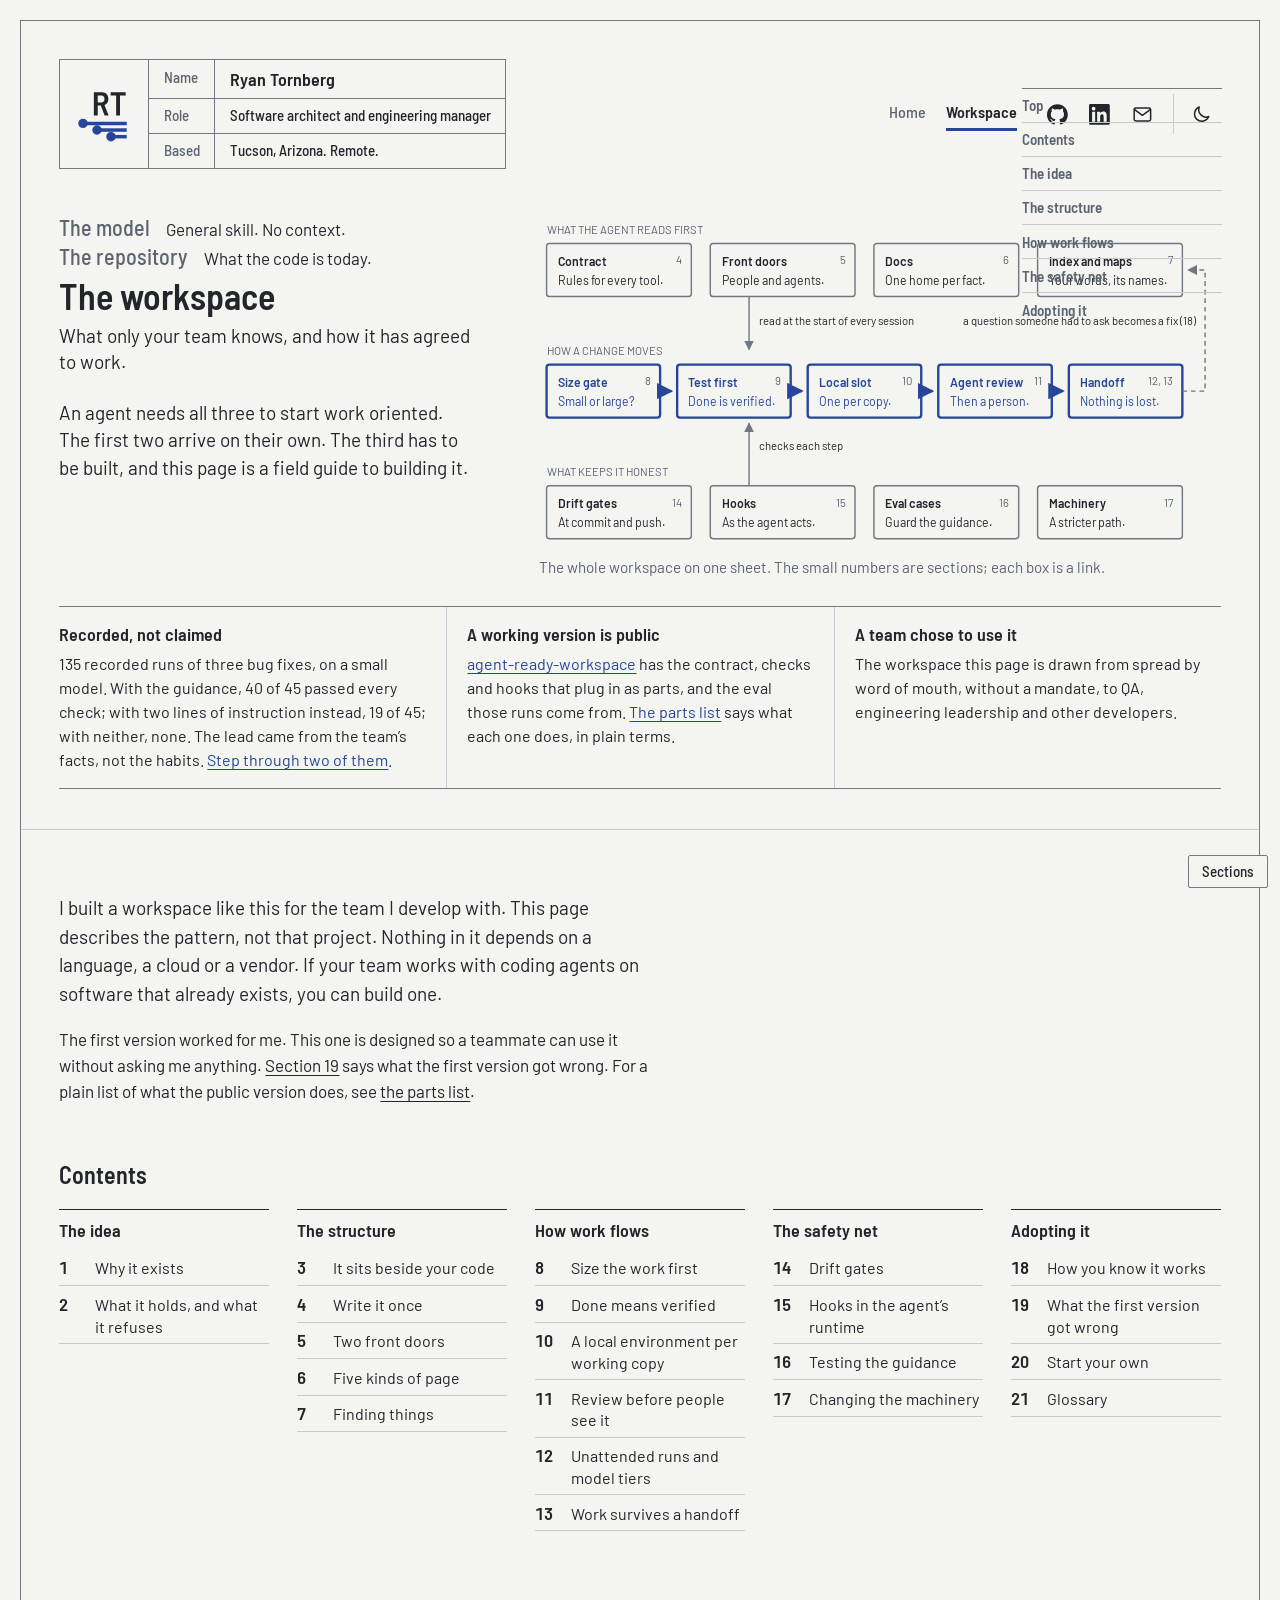
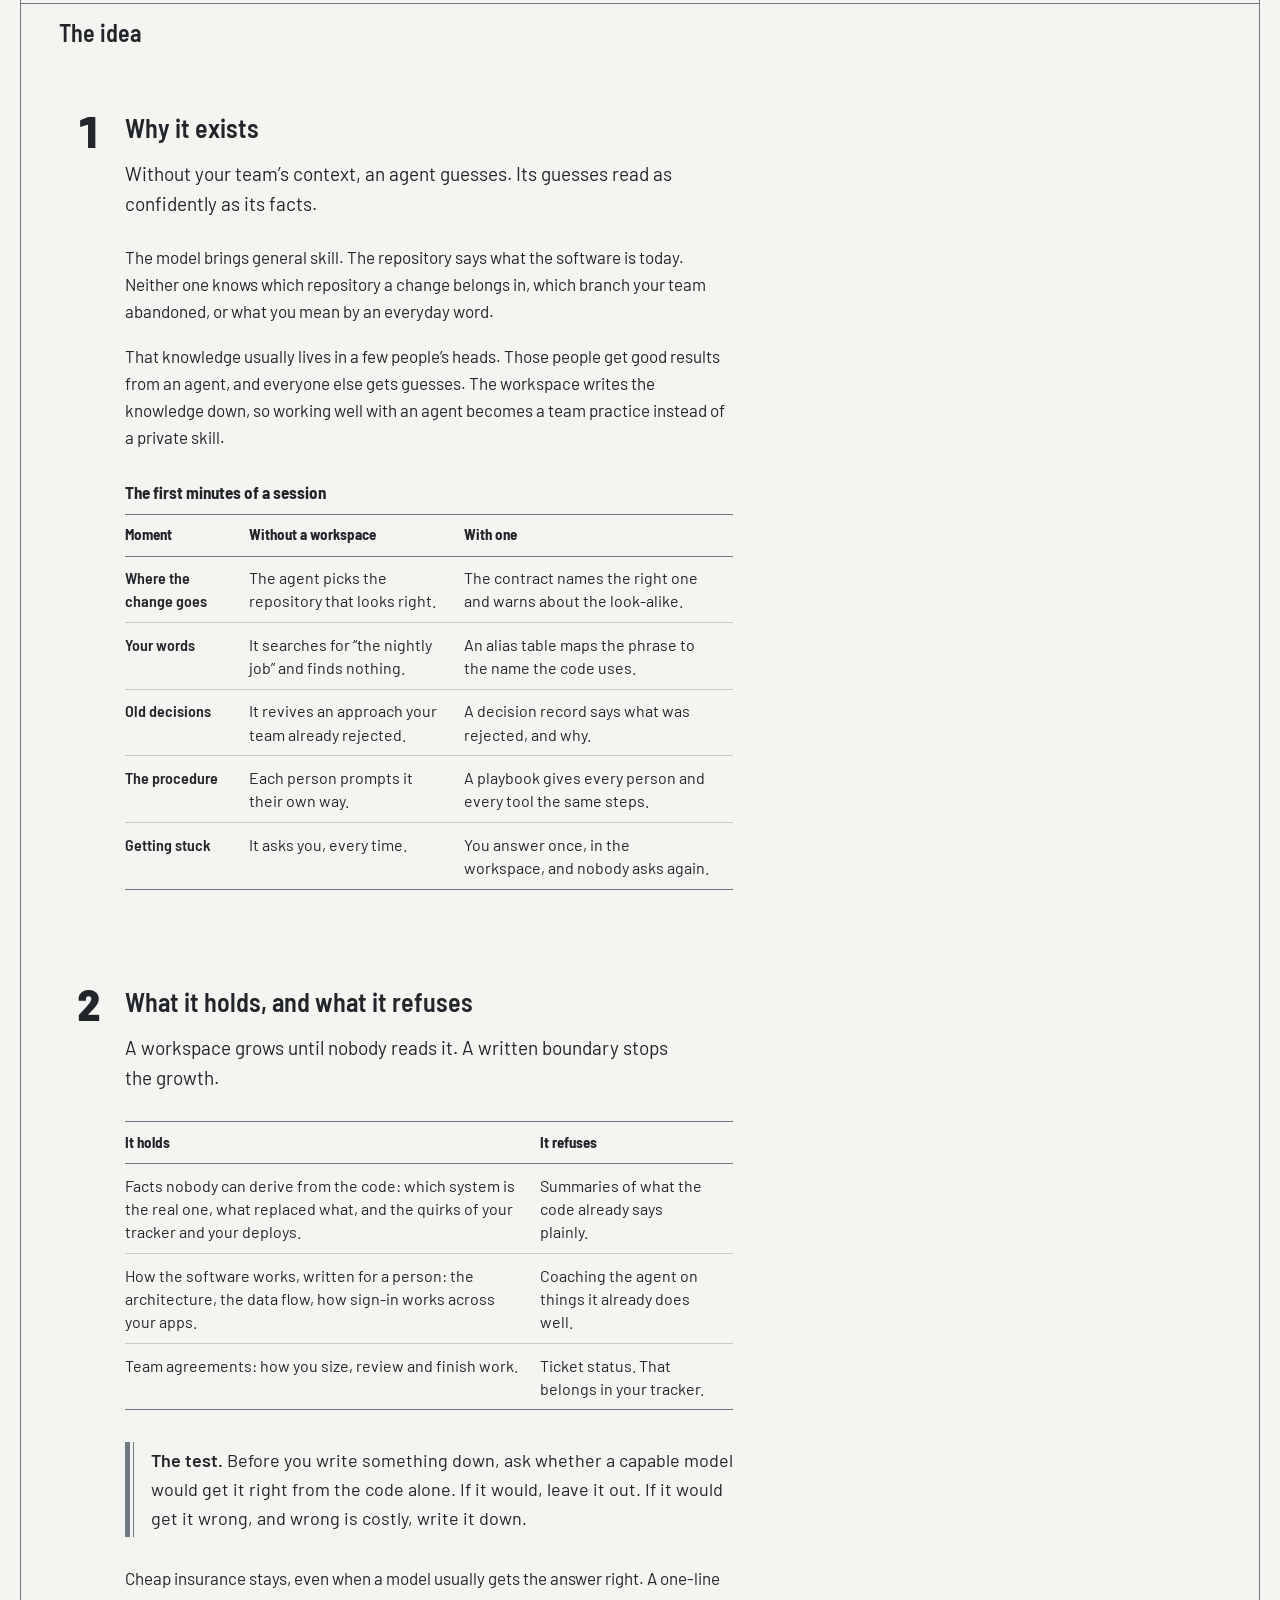
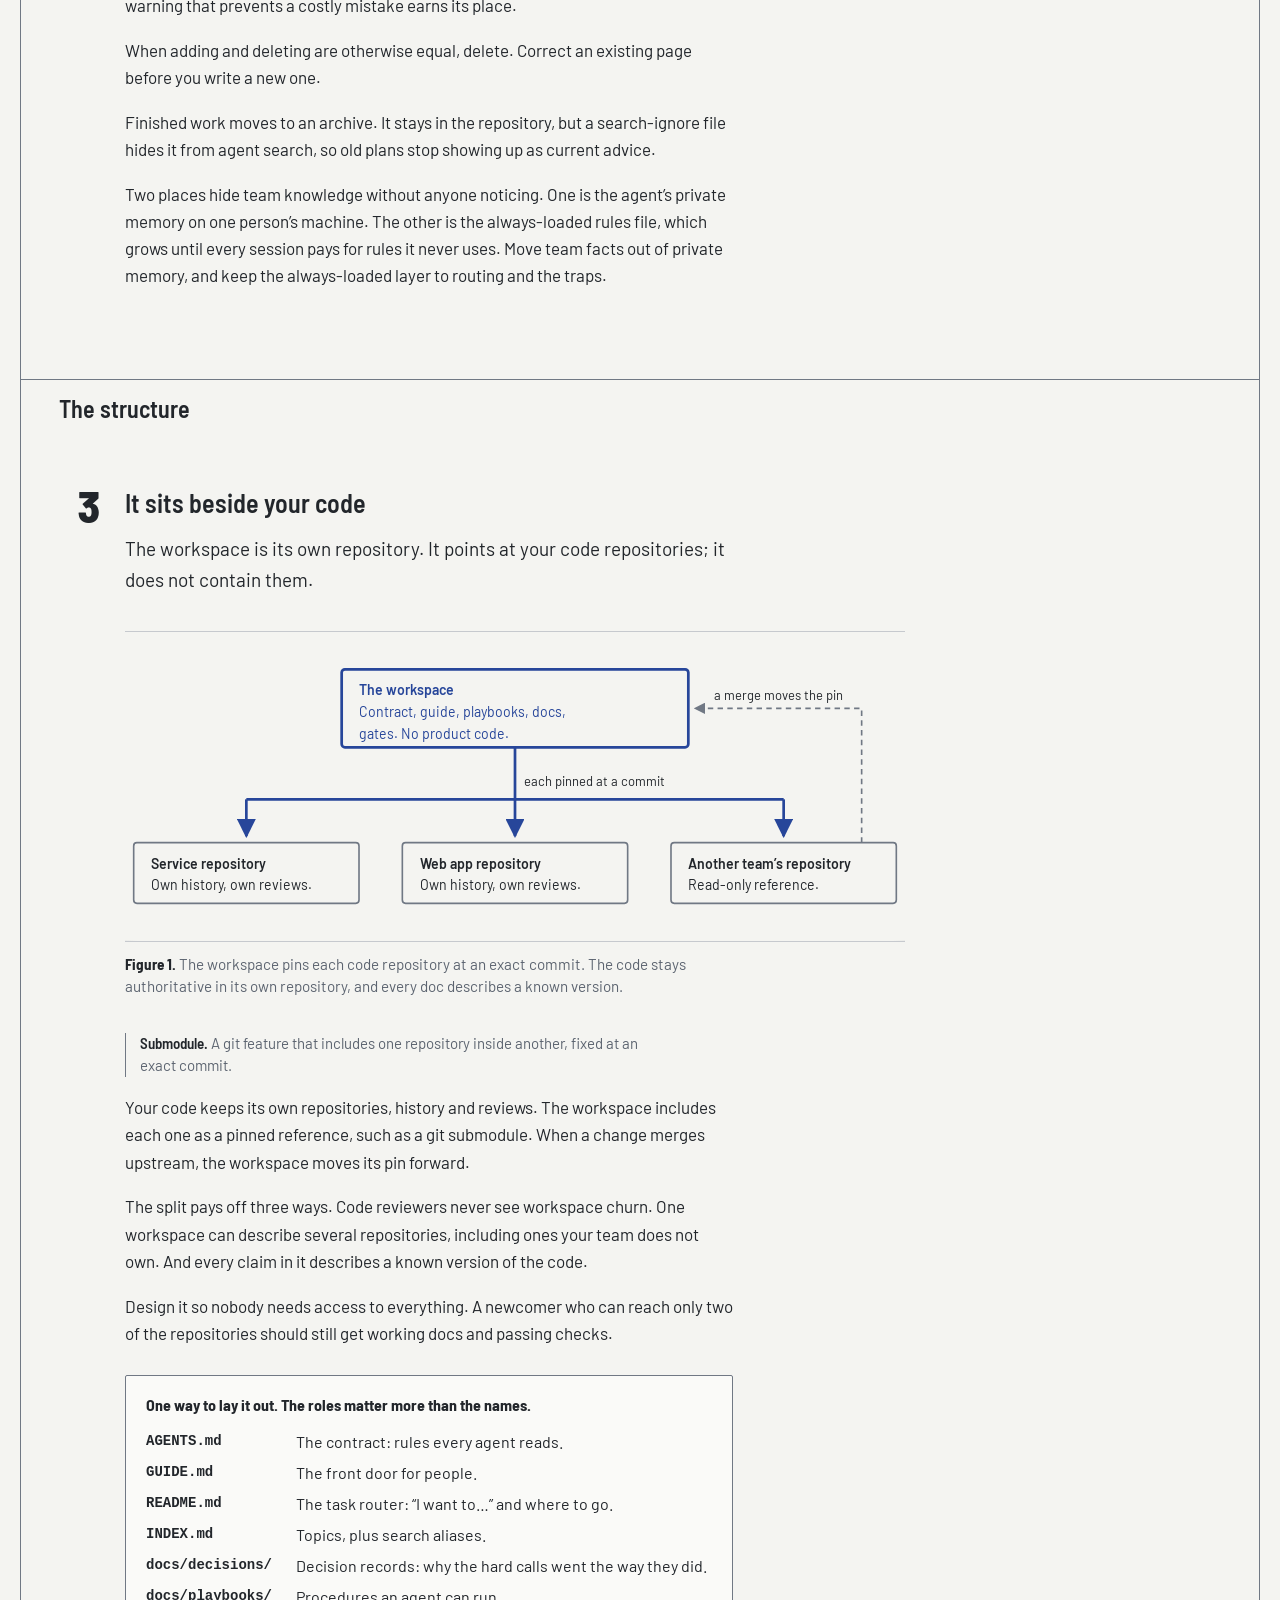
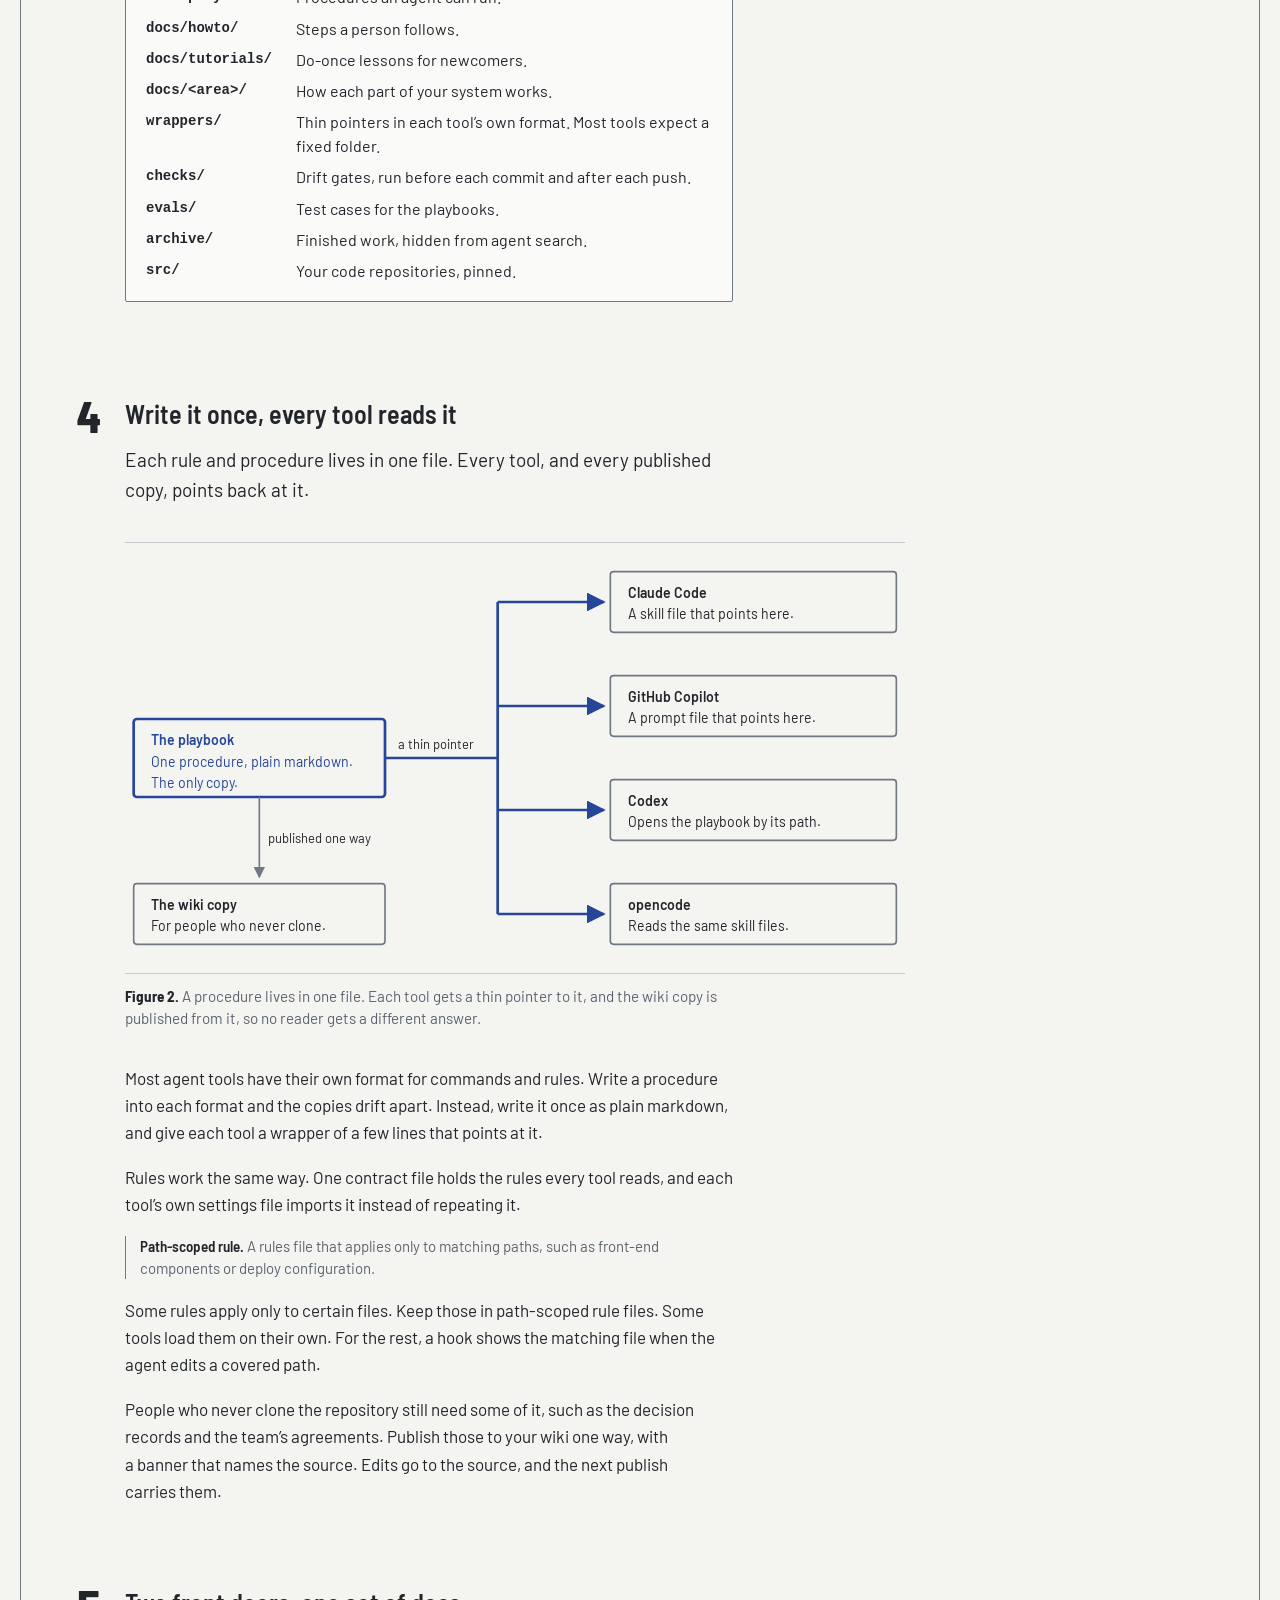
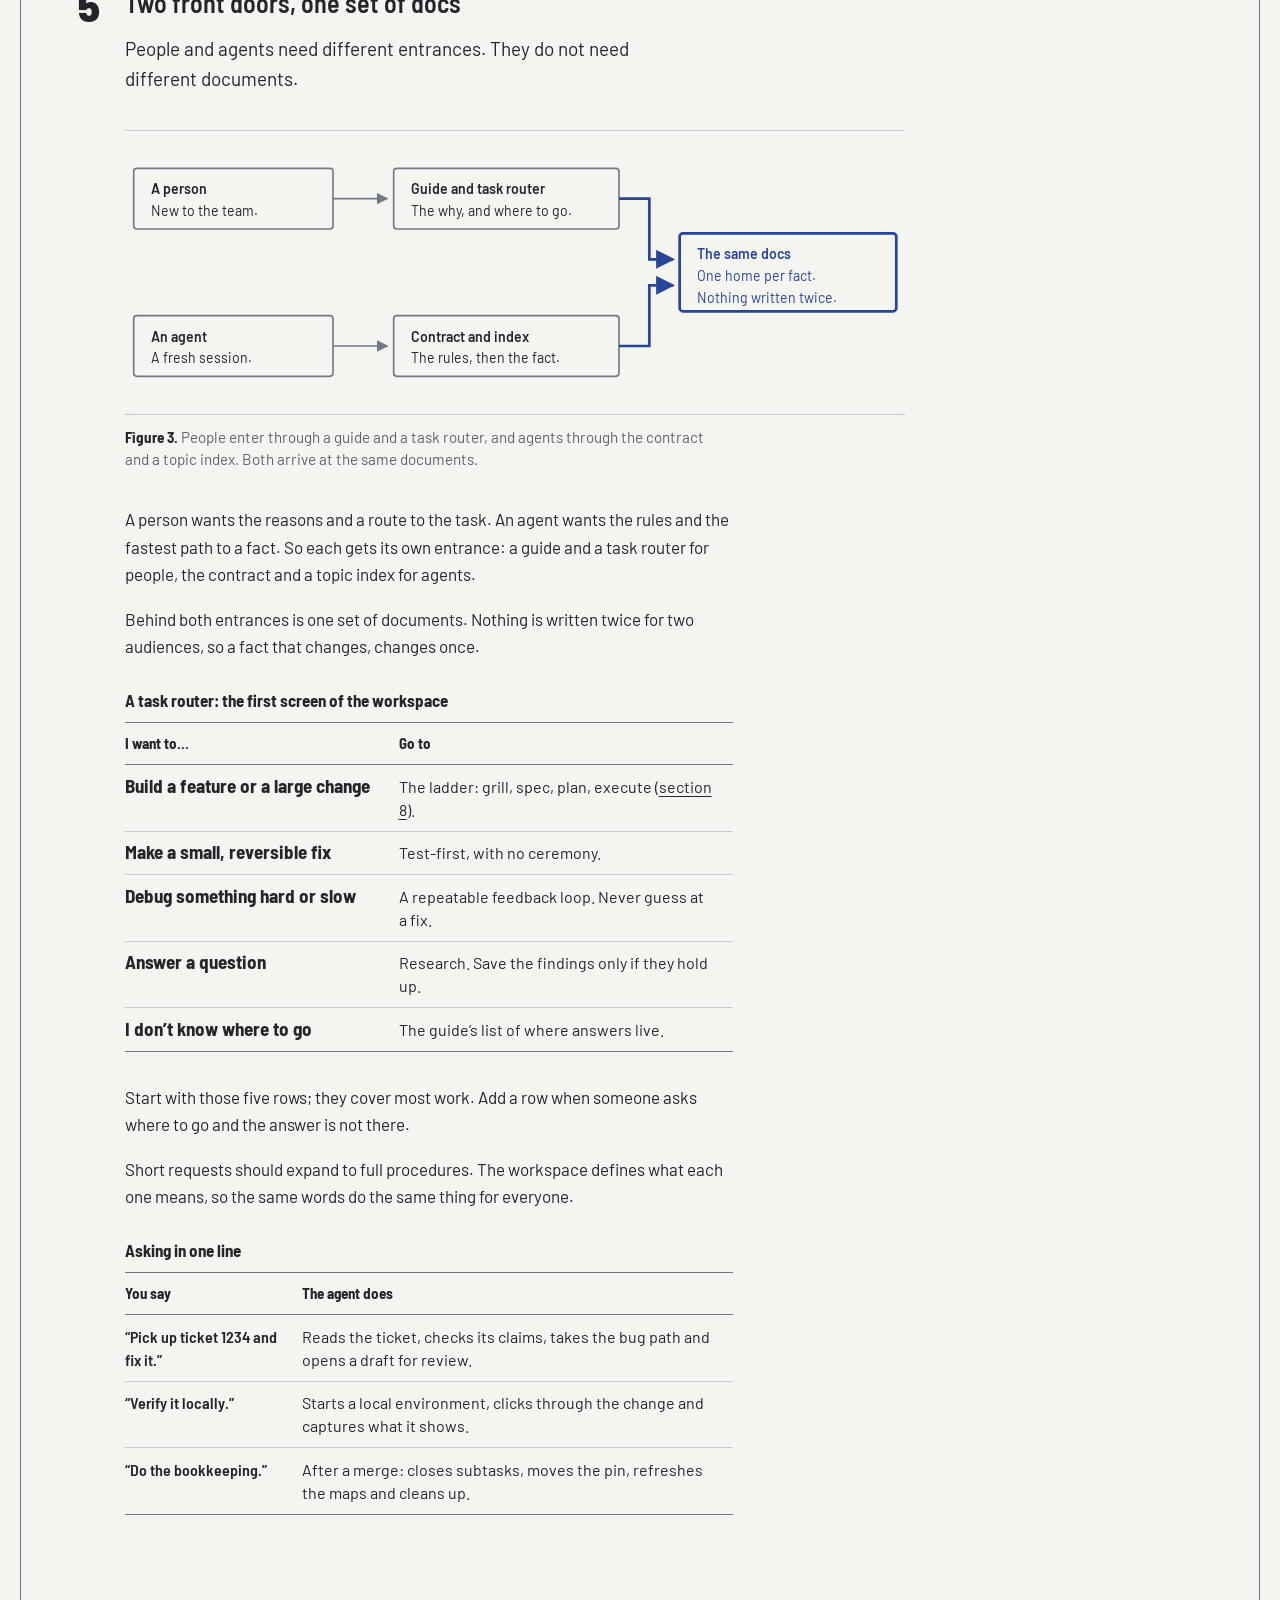
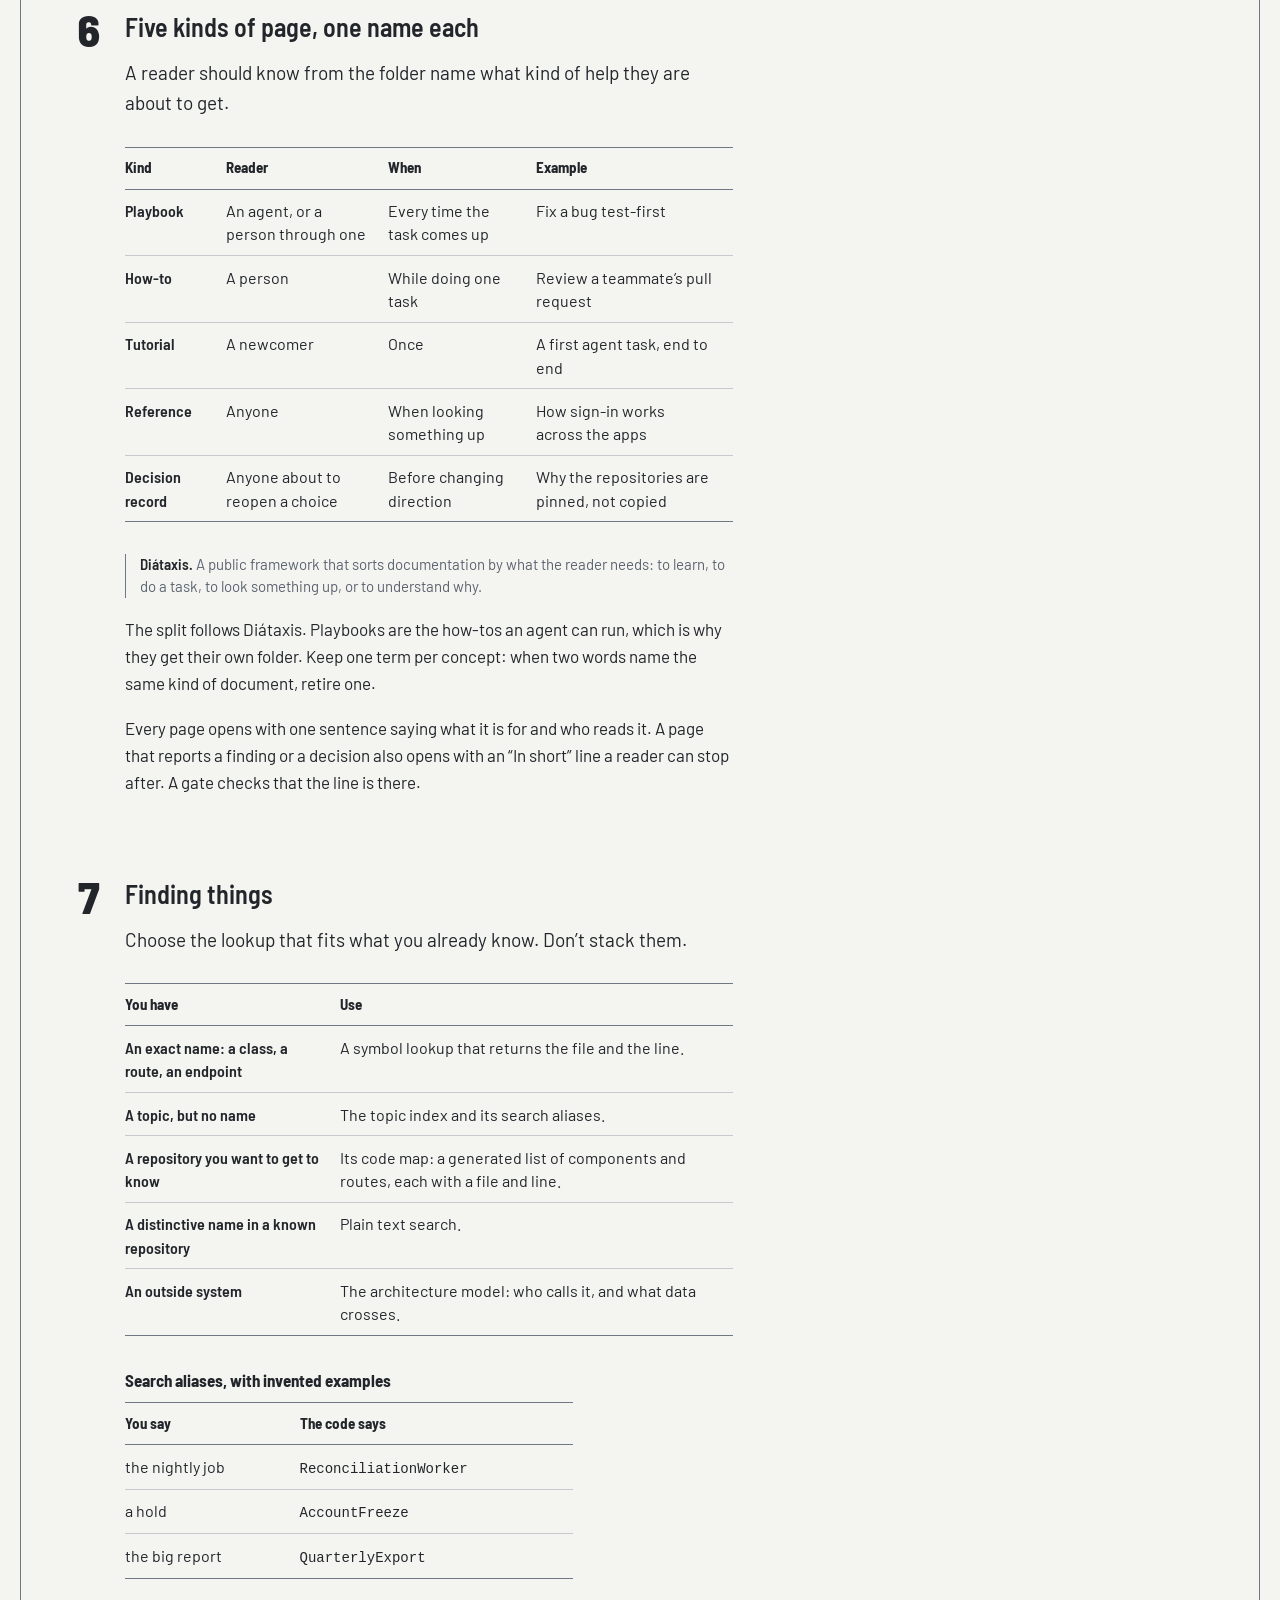
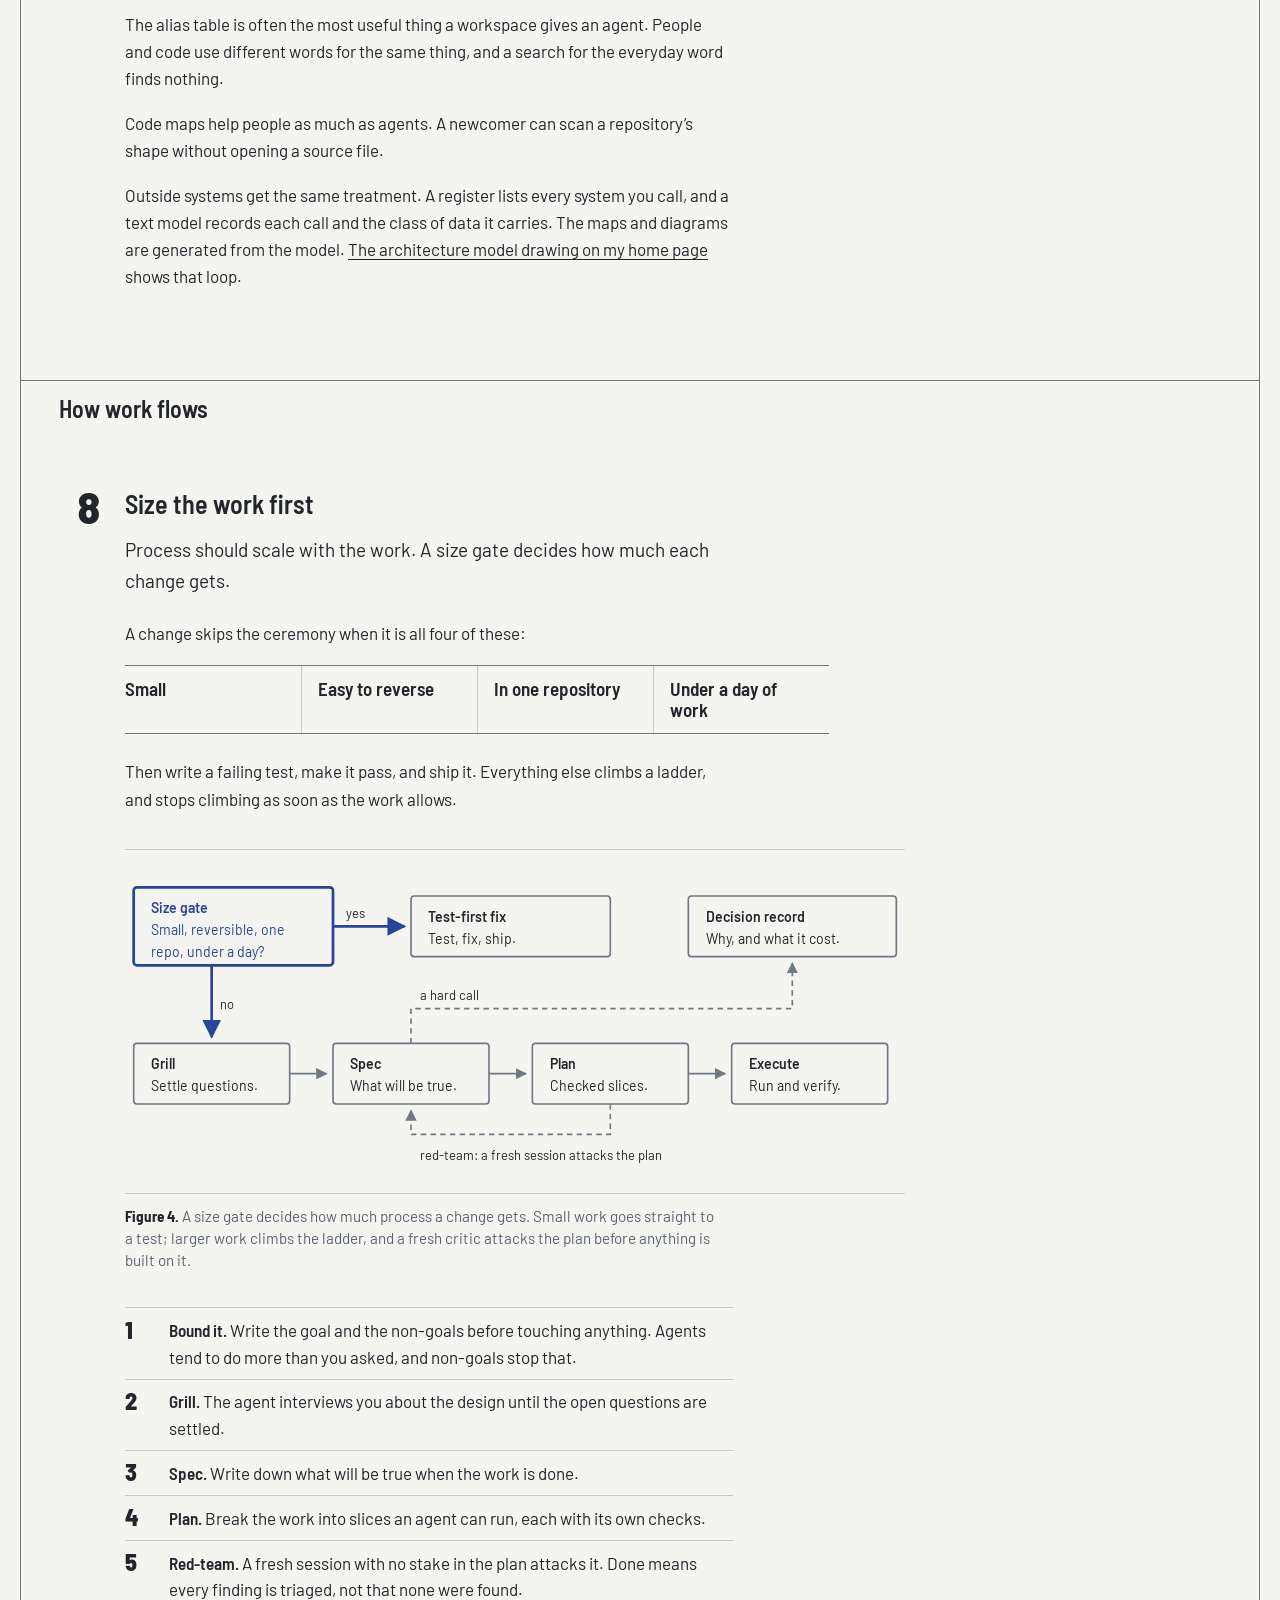
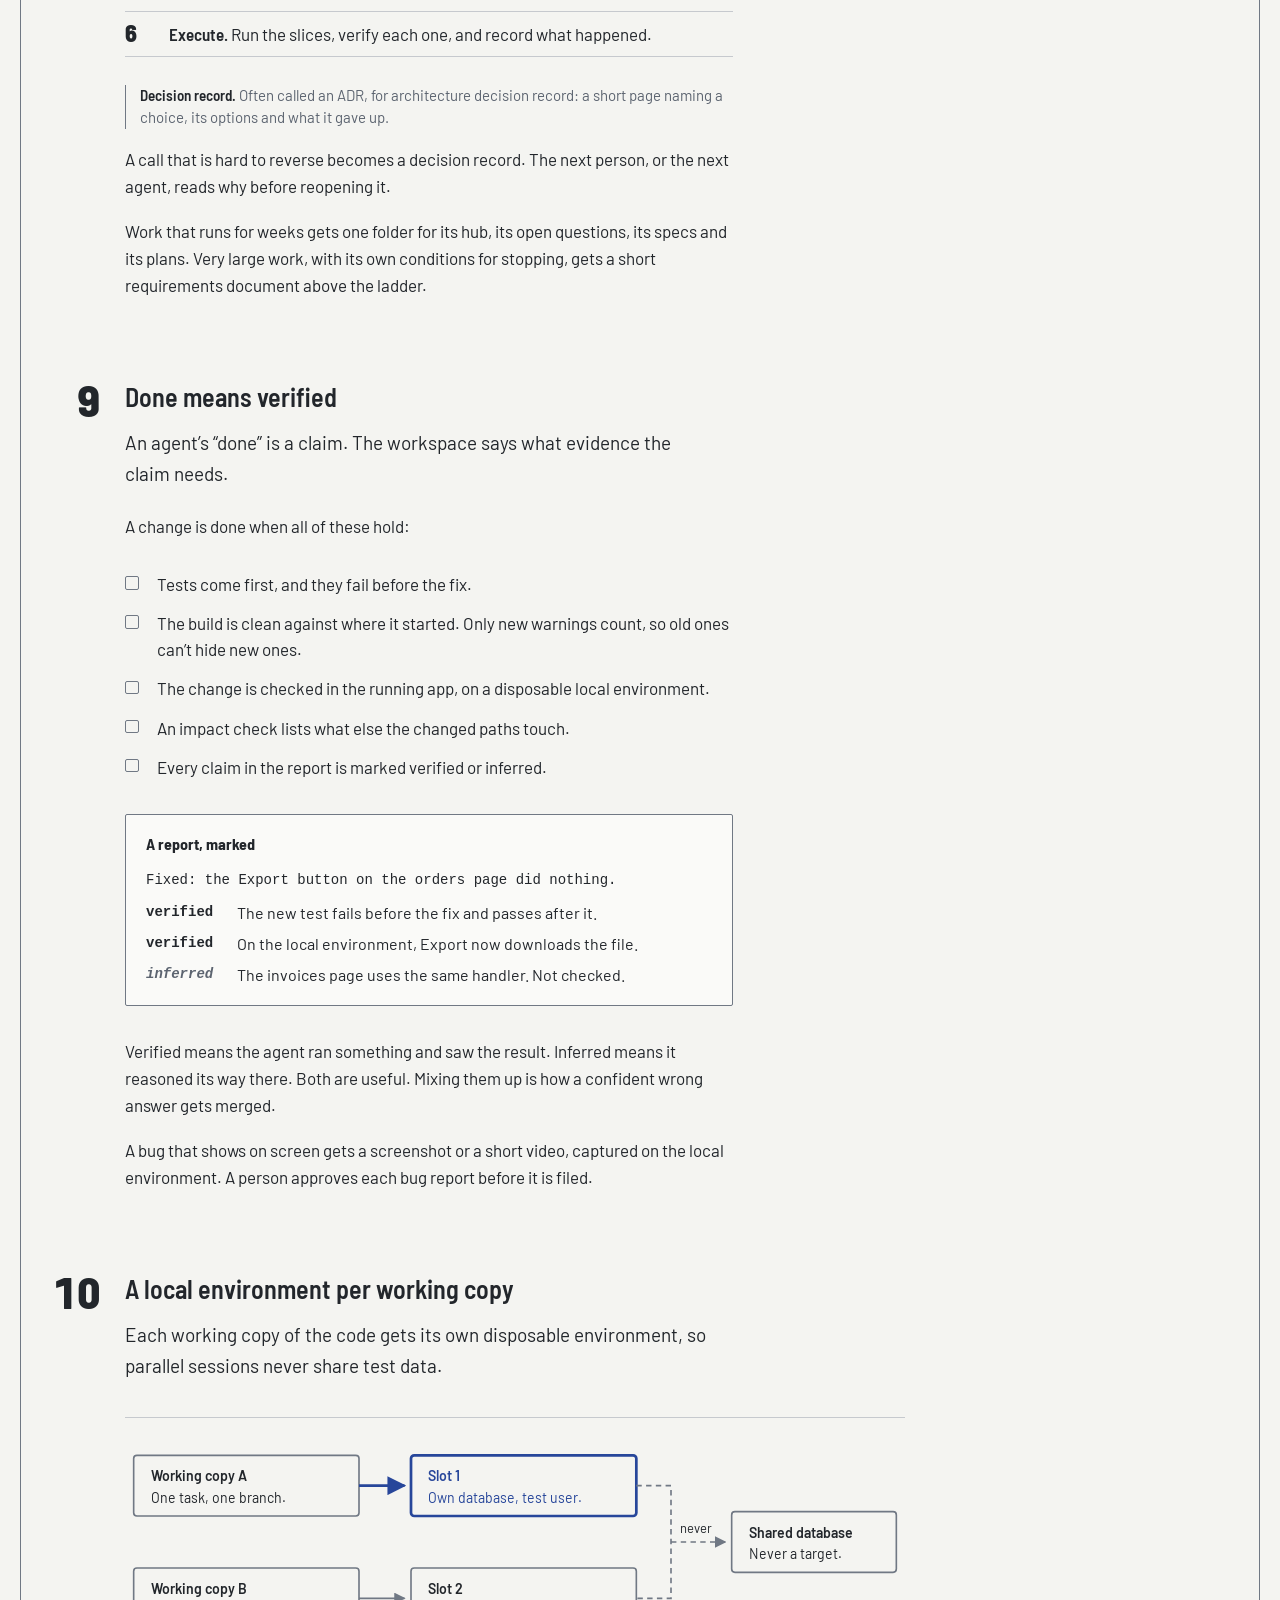
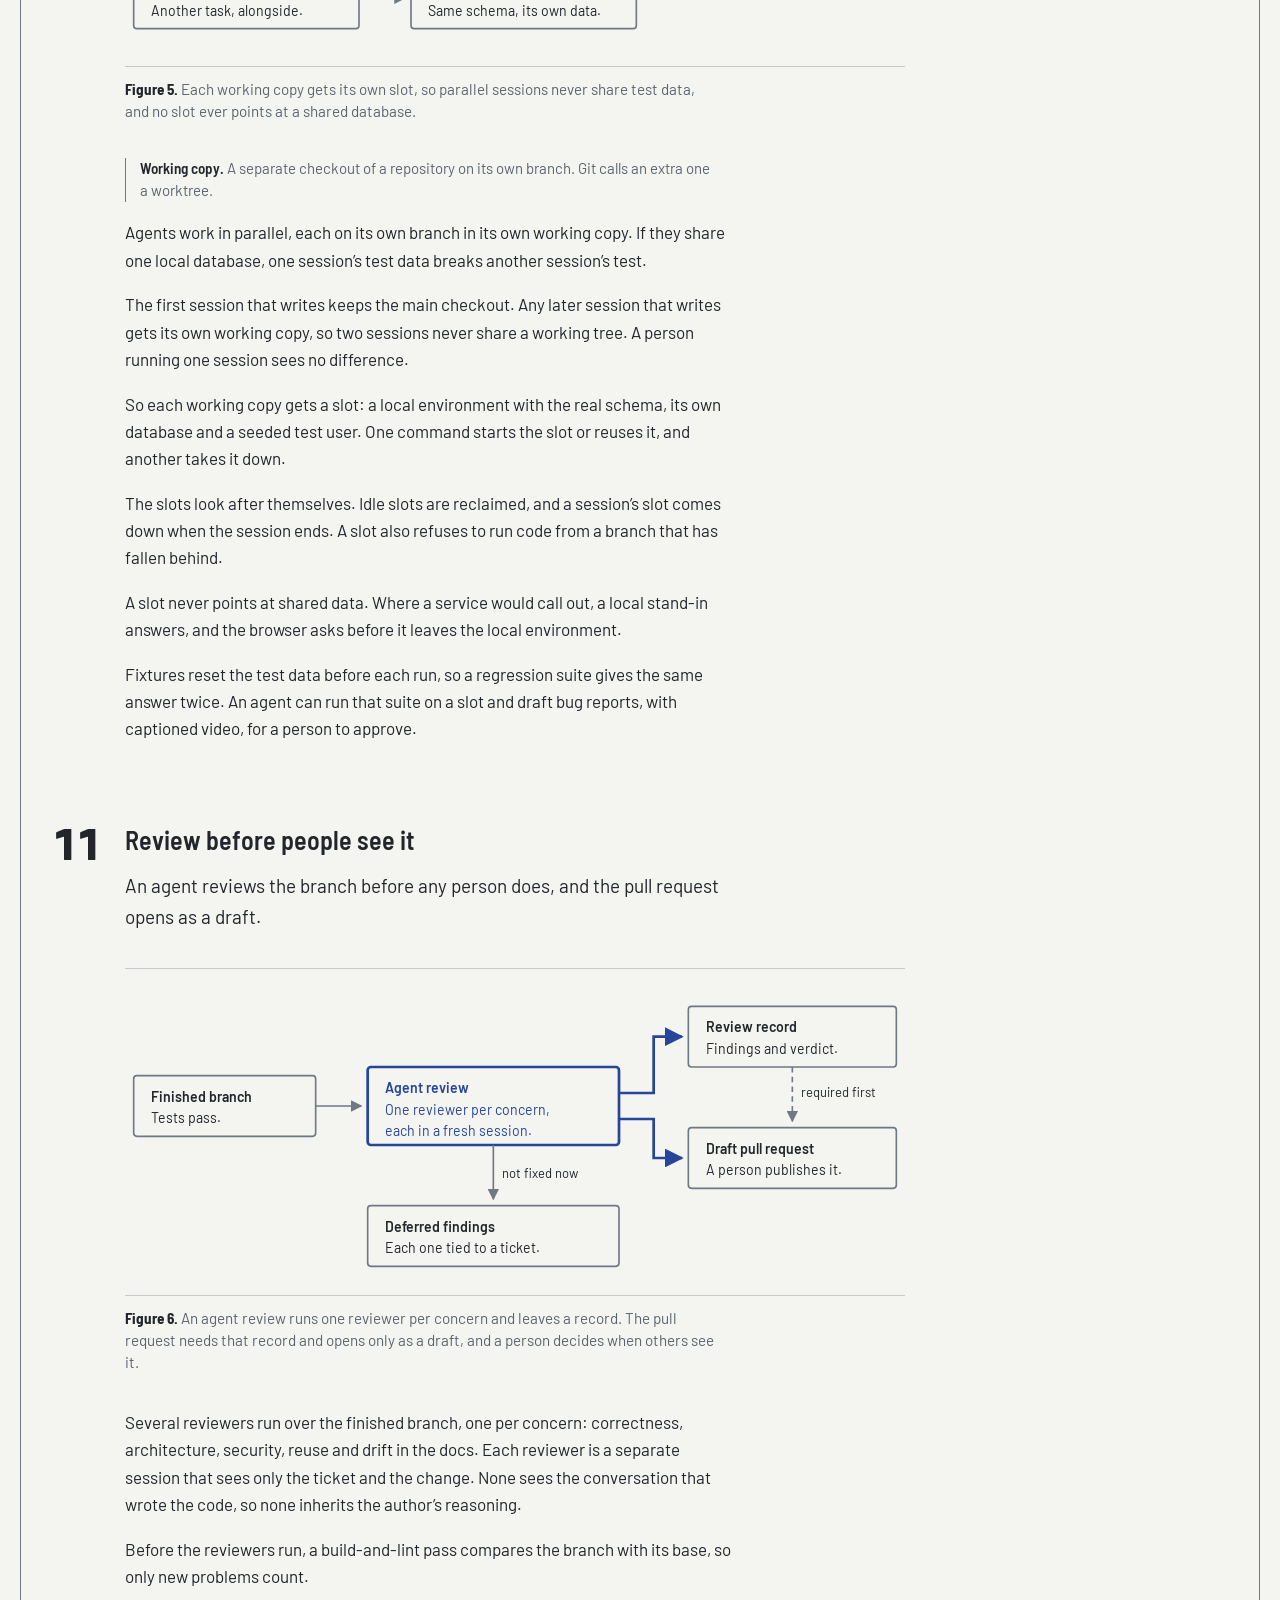
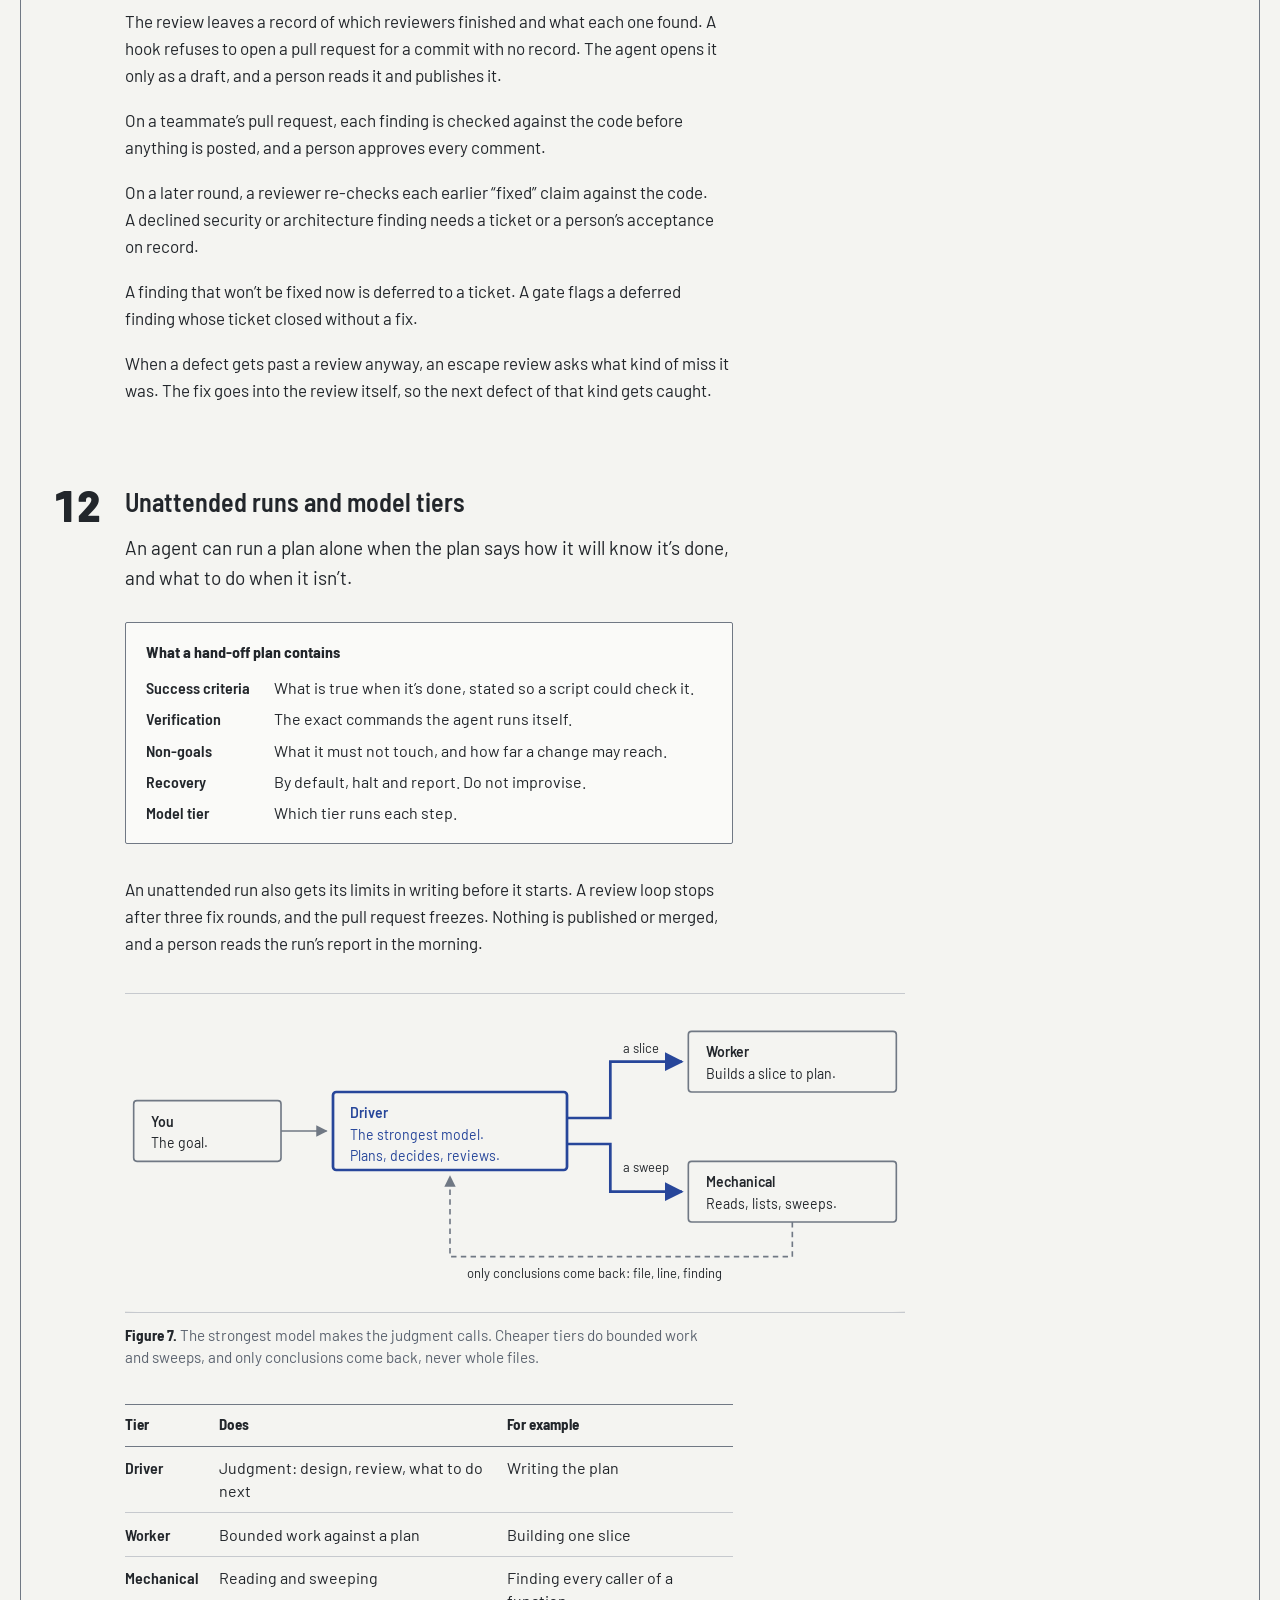
==== commit c9486ed8: "feat: rename the page to The parts, at /workspace/parts/; list the newest part" ====
--- a/workspace/index.html
+++ b/workspace/index.html
@@ -117,7 +117,7 @@
 </div></div>
 <ul class="proof">
         <li><strong>Recorded, not claimed</strong> 135 recorded runs of three bug fixes, on a small model. With the guidance, 40 of 45 passed every check; with two lines of instruction instead, 19 of 45; with neither, none. The lead came from the team&rsquo;s facts, not the habits. <a href="#fig-replay">Step through two of them</a>.</li>
-        <li><strong>A working version is public</strong> <a href="https://github.com/ryantornberg/agent-ready-workspace">agent-ready-workspace</a> has the contract, checks and hooks that plug in as parts, and the eval those runs come from. <a href="why/">Why each part exists</a> lists them in plain terms.</li>
+        <li><strong>A working version is public</strong> <a href="https://github.com/ryantornberg/agent-ready-workspace">agent-ready-workspace</a> has the contract, checks and hooks that plug in as parts, and the eval those runs come from. <a href="parts/">The parts list</a> says what each one does, in plain terms.</li>
         <li><strong>A team chose to use it</strong> The workspace this page is drawn from spread by word of mouth, without a mandate, to QA, engineering leadership and other developers.</li>
       </ul>
     </div>
@@ -127,7 +127,7 @@
     <div class="wrap">
       <div class="intro">
         <p>I built a workspace like this for the team I develop with. This page describes the pattern, not that project. Nothing in it depends on a language, a cloud or a vendor. If your team works with coding agents on software that already exists, you can build one.</p>
-        <p>The first version worked for me. This one is designed so a teammate can use it without asking me anything. <a href="#s19">Section 19</a> says what the first version got wrong. For a plain list of what the public version does, see <a href="why/">why each part exists</a>.</p>
+        <p>The first version worked for me. This one is designed so a teammate can use it without asking me anything. <a href="#s19">Section 19</a> says what the first version got wrong. For a plain list of what the public version does, see <a href="parts/">the parts list</a>.</p>
       </div>
 
       <nav id="contents" class="tracks" aria-labelledby="contents-title">
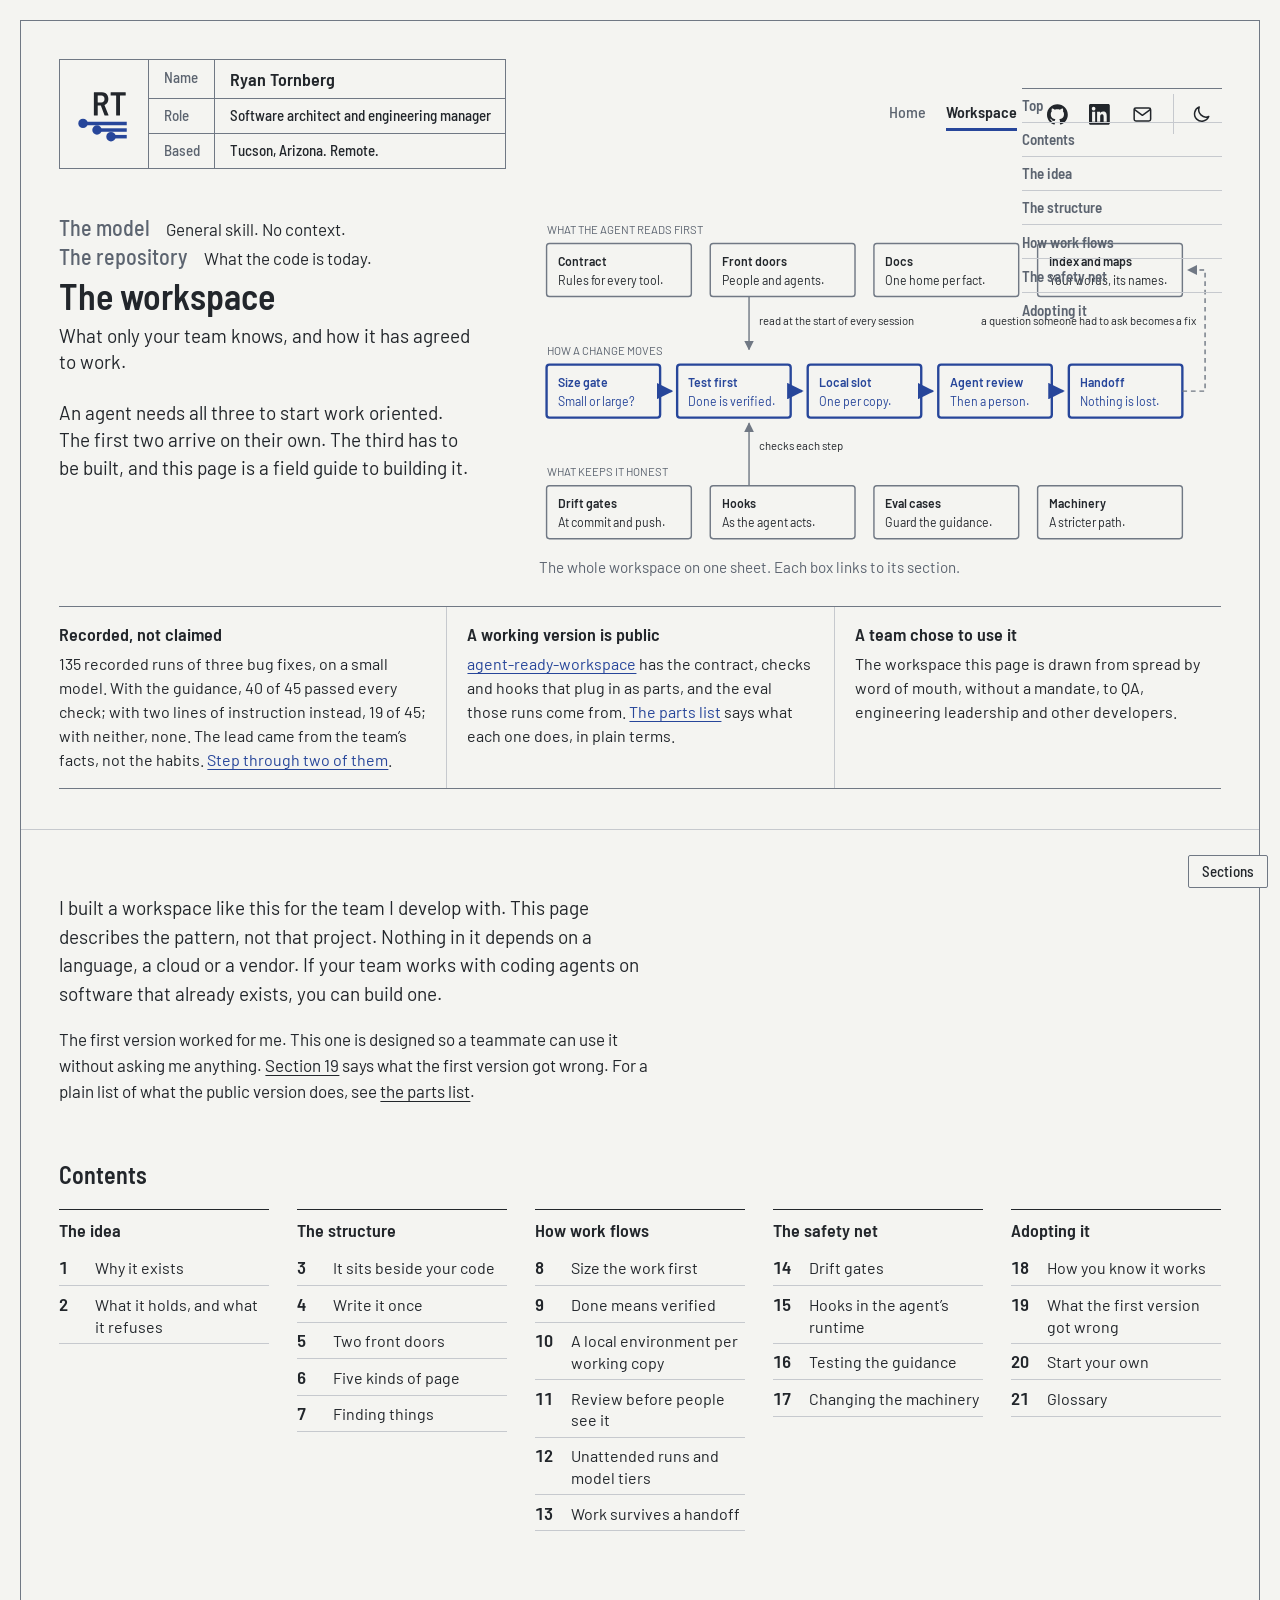
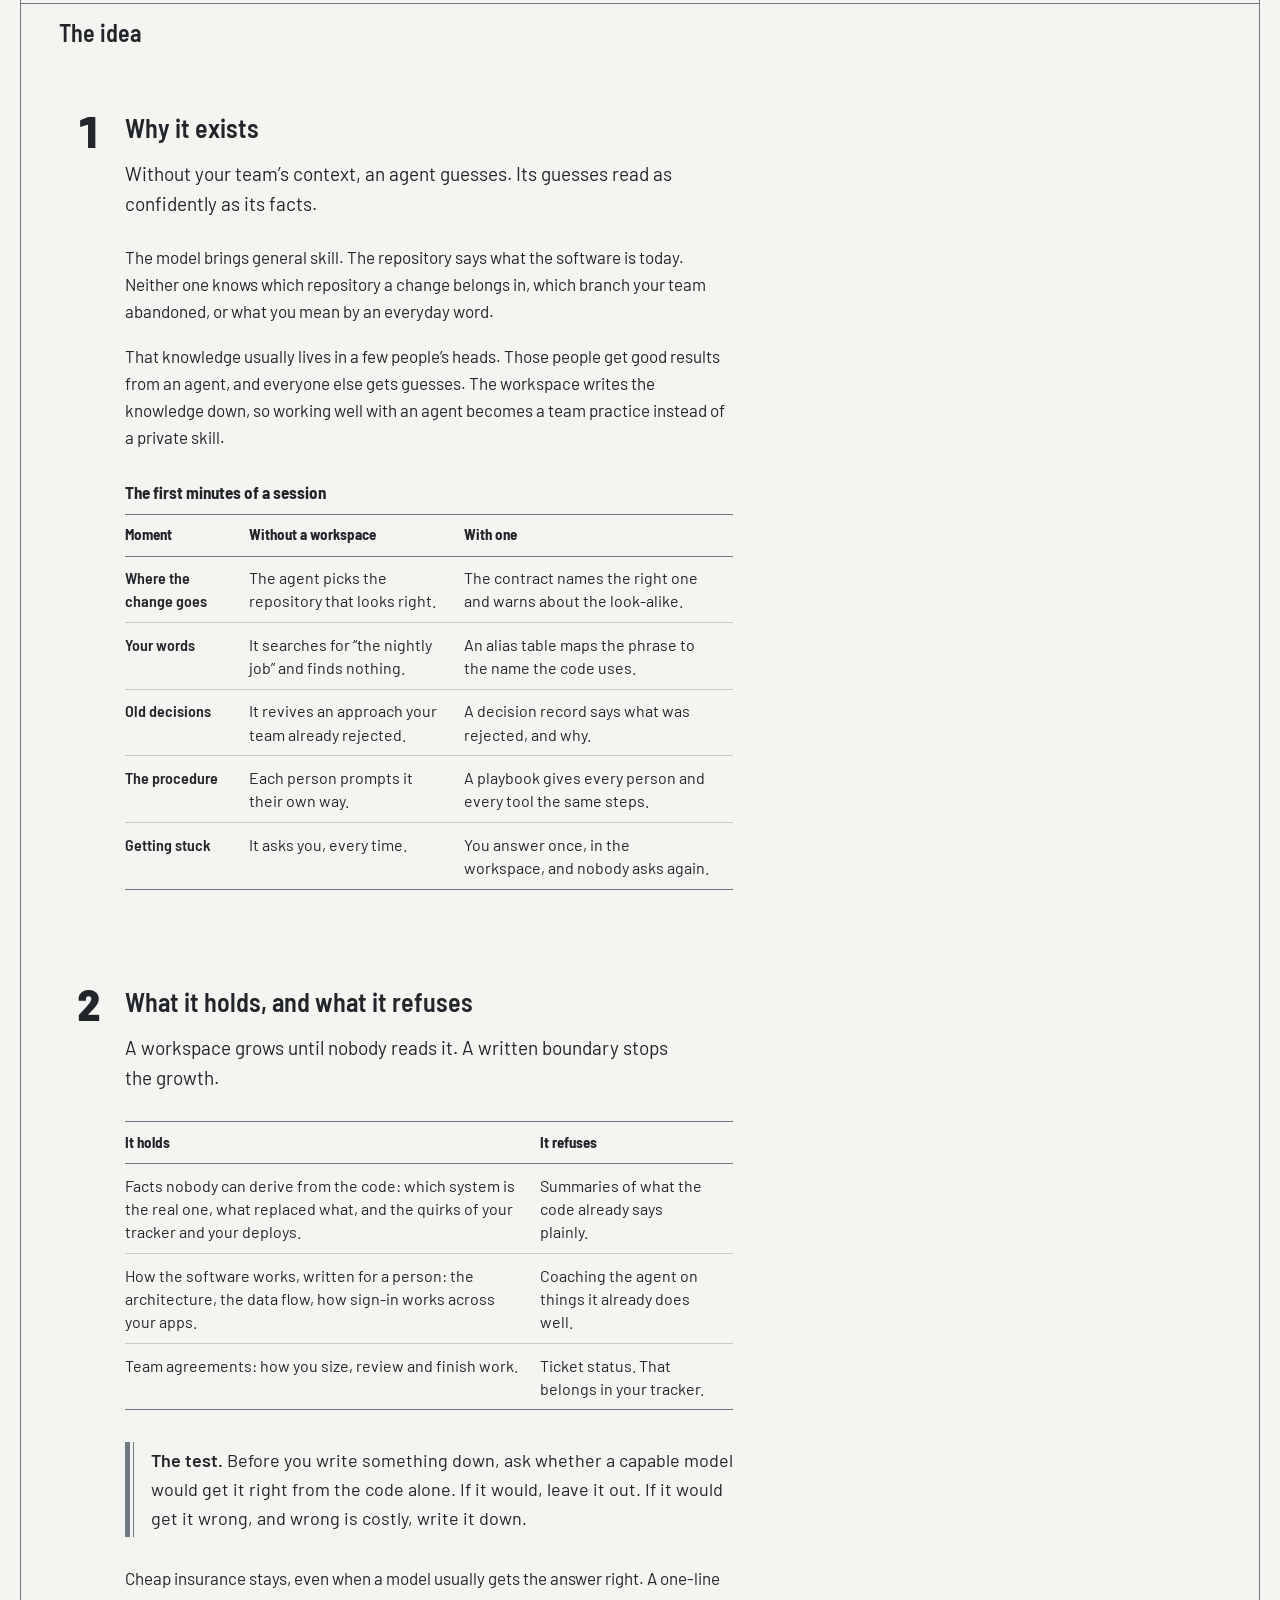
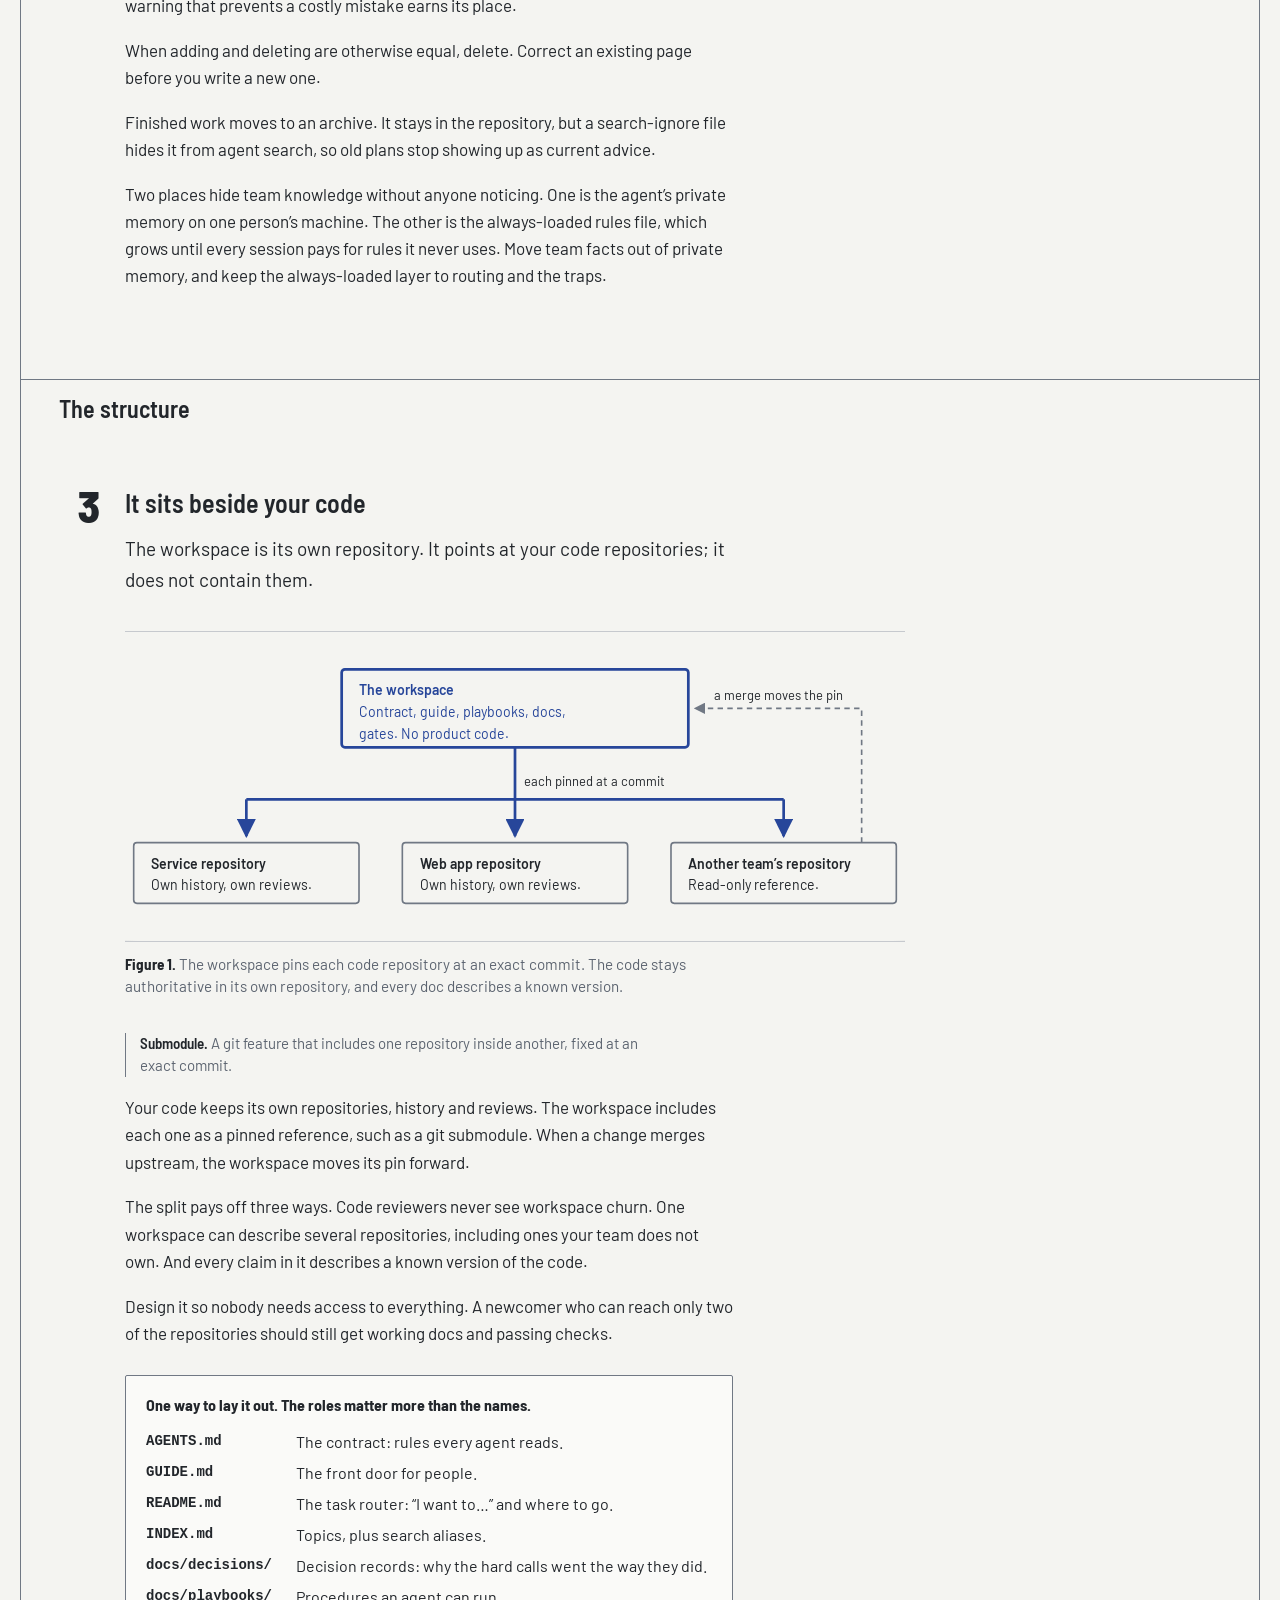
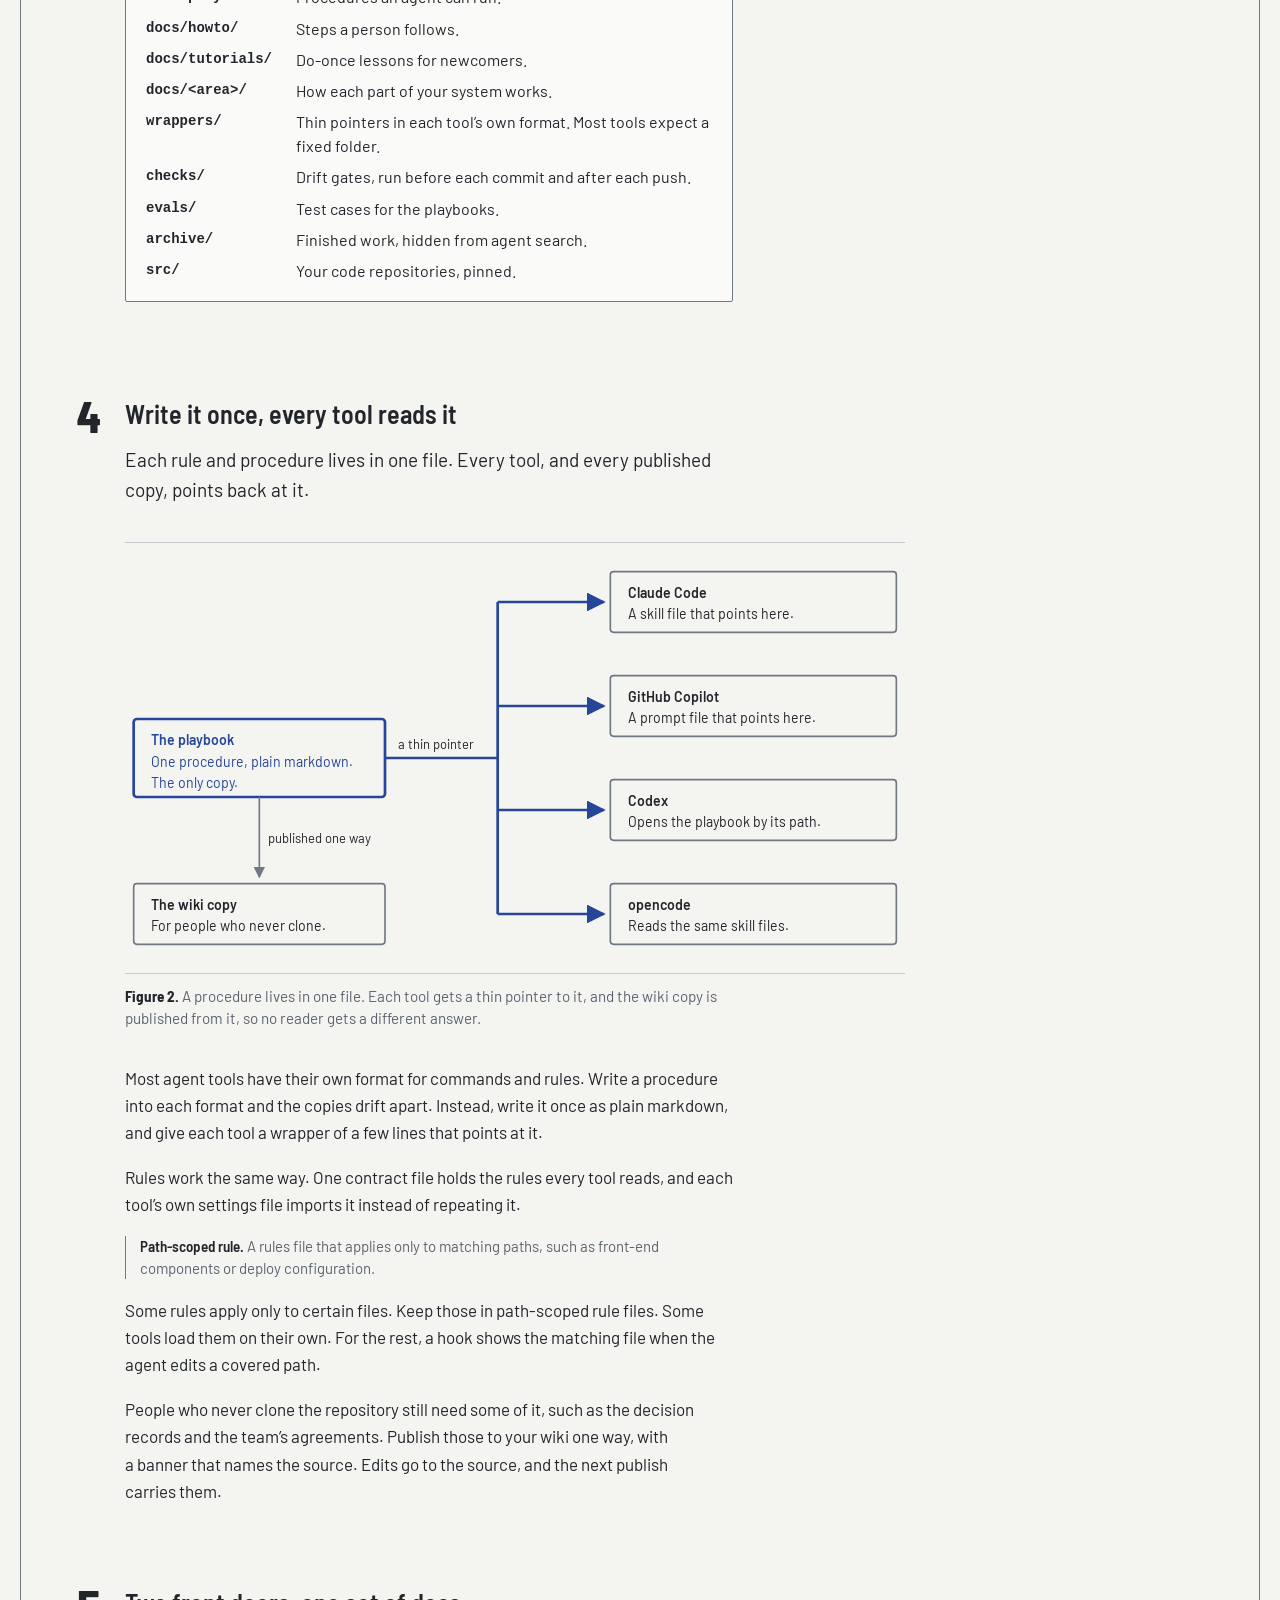
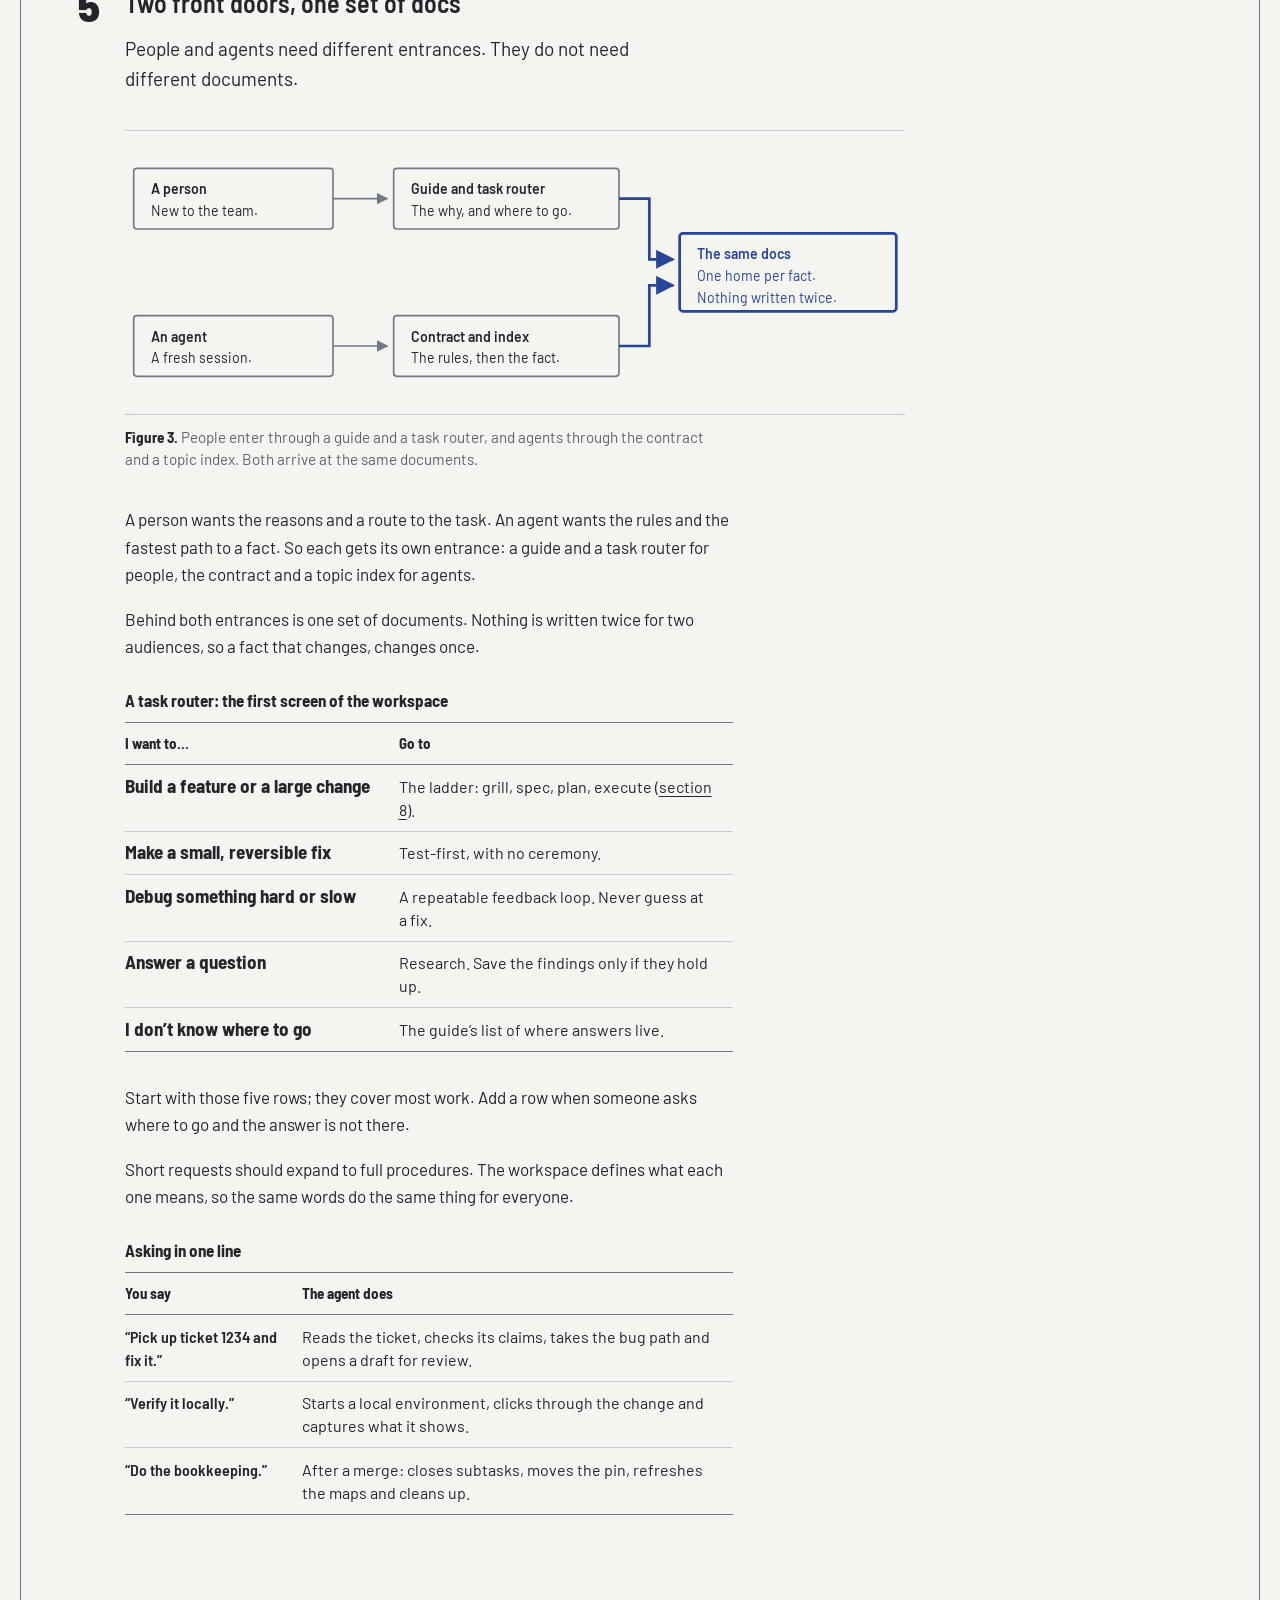
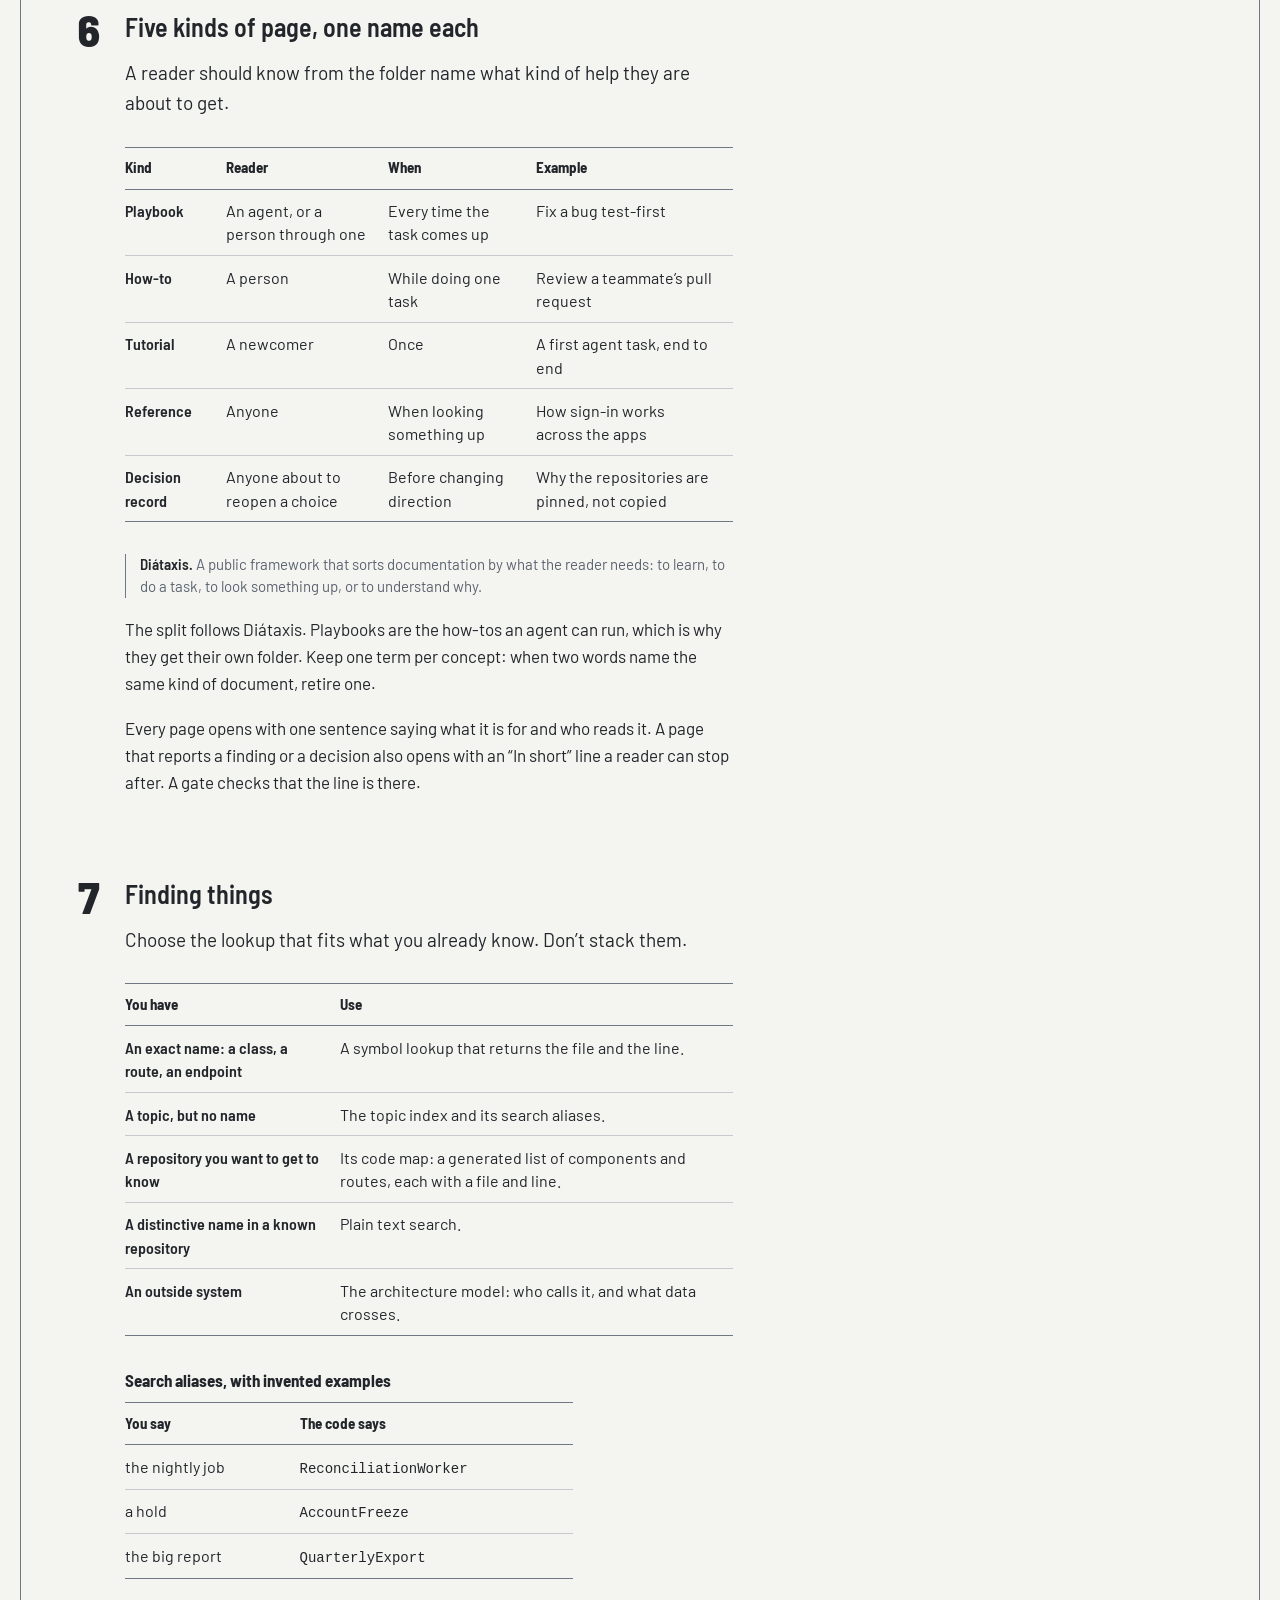
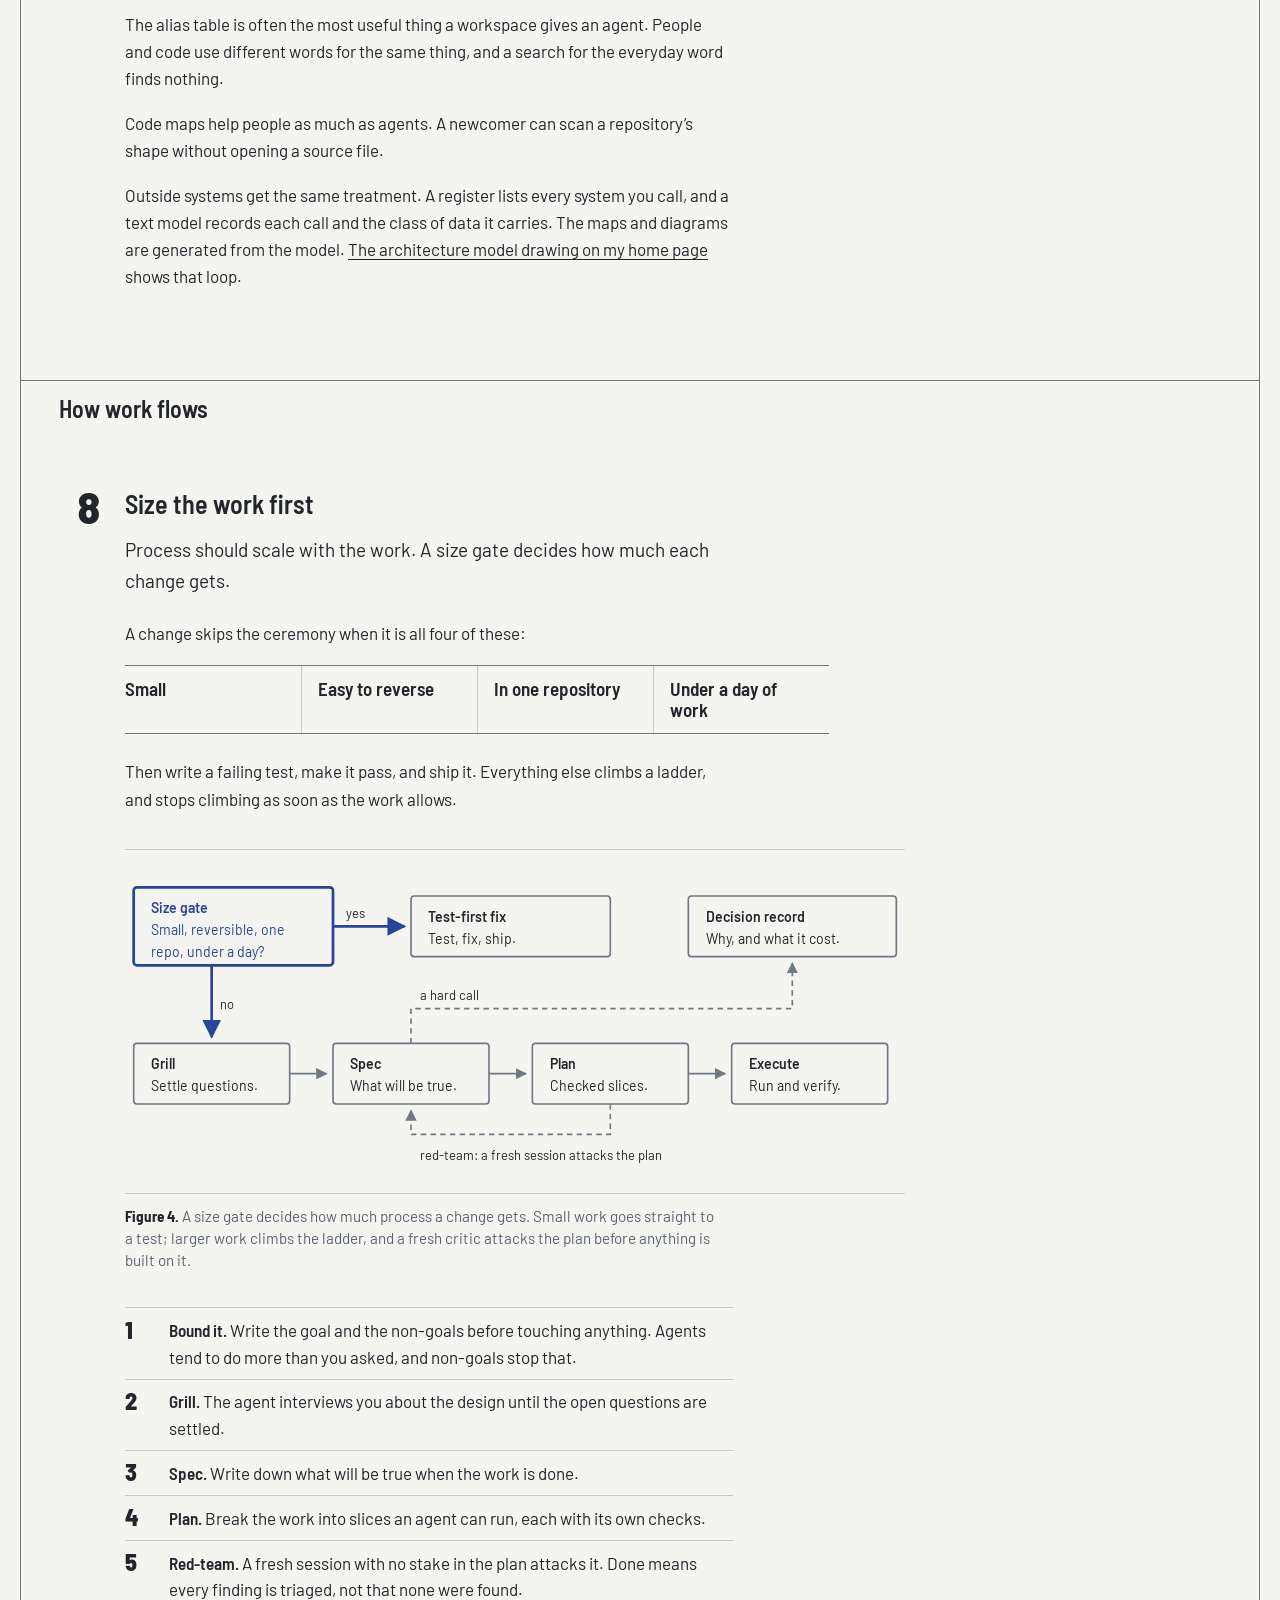
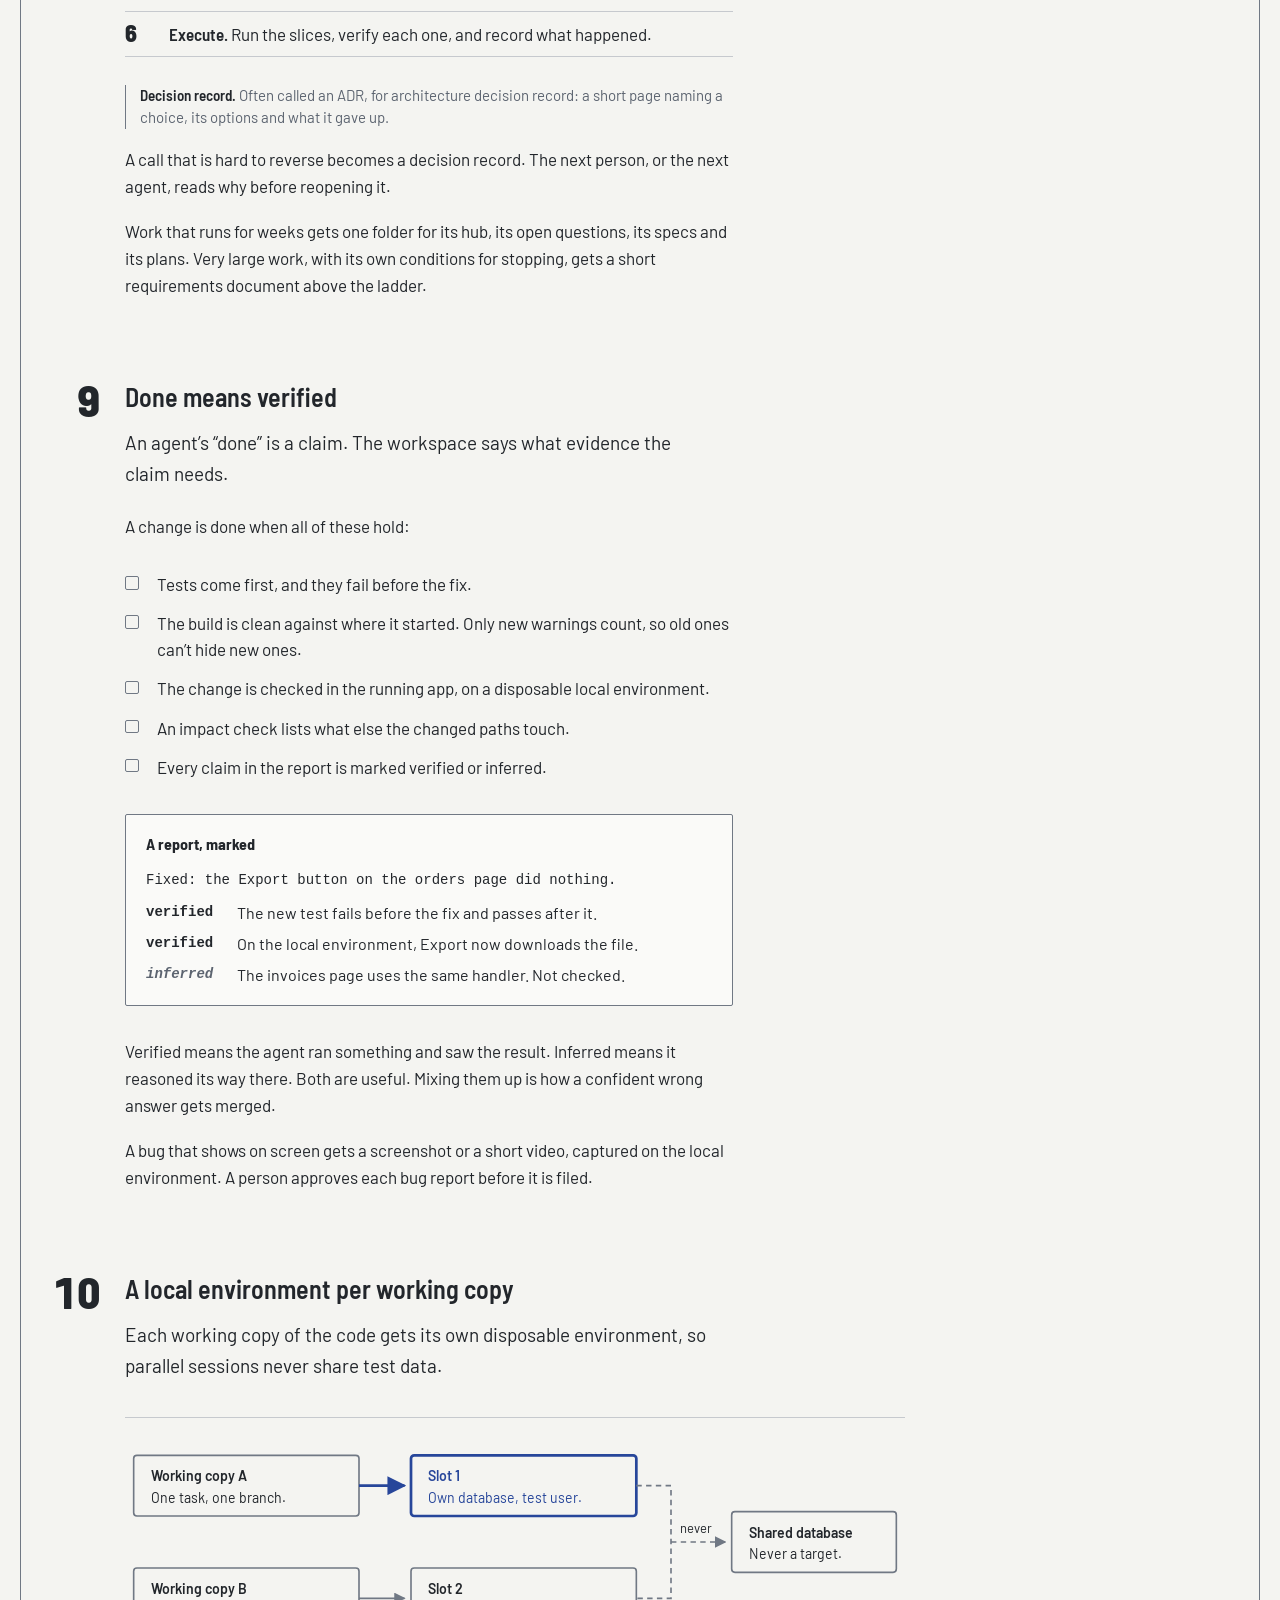
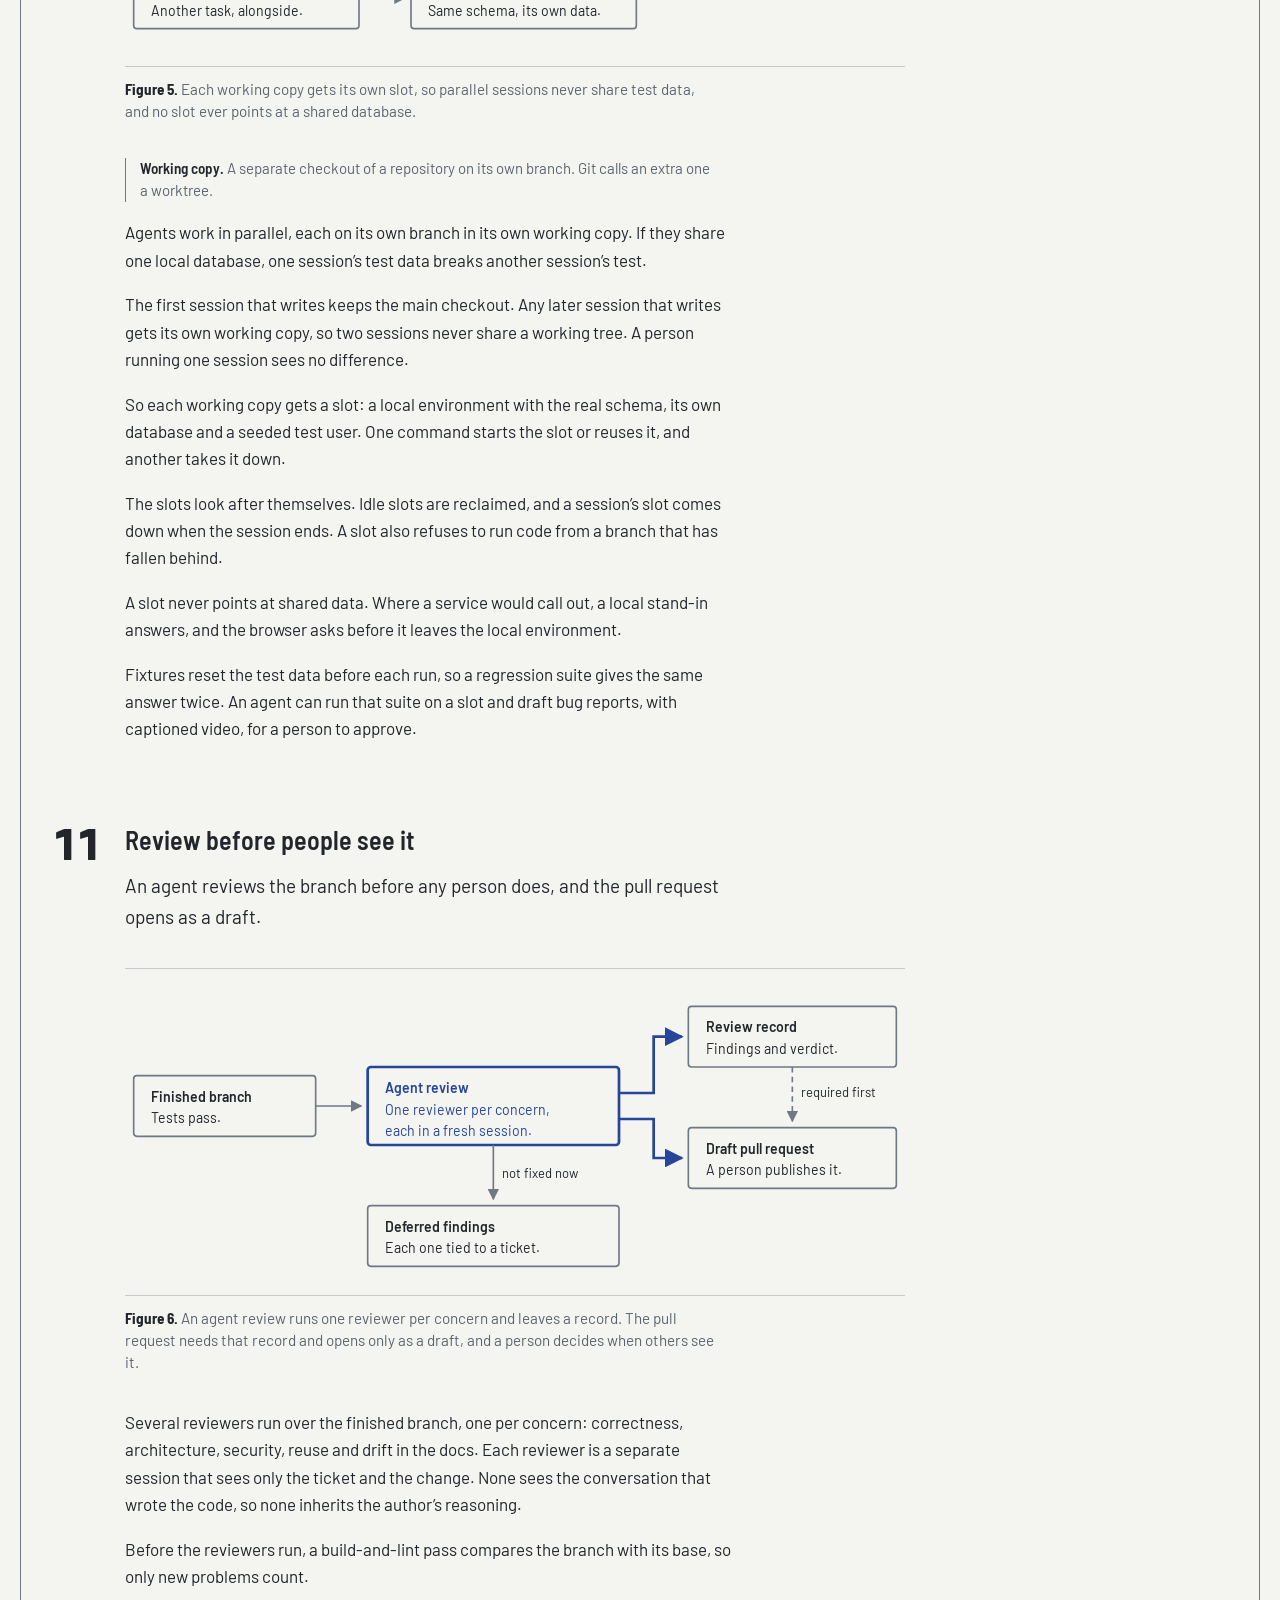
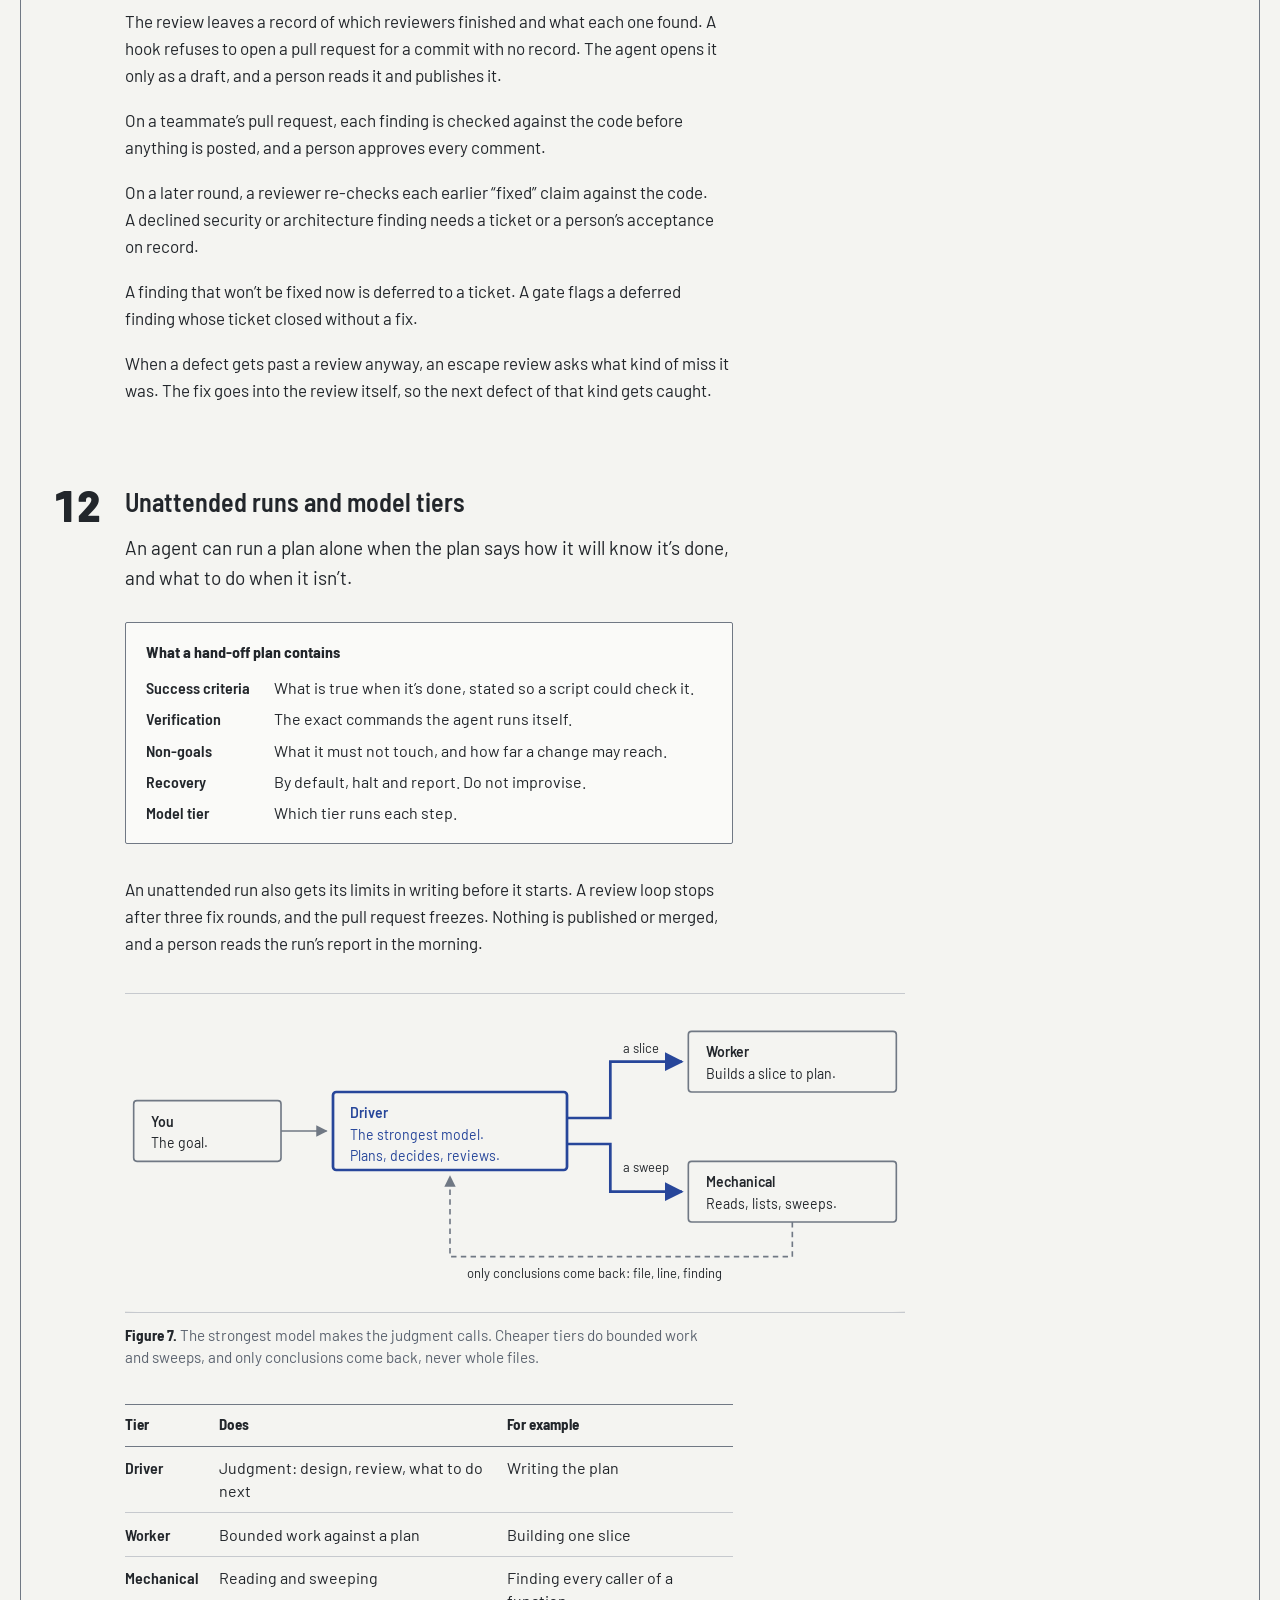
==== commit 84a06803: "fix: drop the section numbers from the overview sheet; list five more parts" ====
--- a/workspace/index.html
+++ b/workspace/index.html
@@ -69,10 +69,10 @@
 <text x="8" y="18" font-size="12" fill="var(--muted)">WHAT THE AGENT READS FIRST</text>
 <text x="8" y="146" font-size="12" fill="var(--muted)">HOW A CHANGE MOVES</text>
 <text x="8" y="274" font-size="12" fill="var(--muted)">WHAT KEEPS IT HONEST</text>
-<a href="#s4"><rect x="8" y="28" width="153" height="56" rx="3" fill="none" stroke="currentColor" stroke-width="1.5"/><text x="20" y="52" font-weight="600">Contract</text><text x="20" y="72">Rules for every tool.</text><text x="151" y="50" font-size="12" text-anchor="end" fill="var(--muted)">4</text></a><a href="#s5"><rect x="181" y="28" width="153" height="56" rx="3" fill="none" stroke="currentColor" stroke-width="1.5"/><text x="193" y="52" font-weight="600">Front doors</text><text x="193" y="72">People and agents.</text><text x="324" y="50" font-size="12" text-anchor="end" fill="var(--muted)">5</text></a><a href="#s6"><rect x="354" y="28" width="153" height="56" rx="3" fill="none" stroke="currentColor" stroke-width="1.5"/><text x="366" y="52" font-weight="600">Docs</text><text x="366" y="72">One home per fact.</text><text x="497" y="50" font-size="12" text-anchor="end" fill="var(--muted)">6</text></a><a href="#s7"><rect x="527" y="28" width="153" height="56" rx="3" fill="none" stroke="currentColor" stroke-width="1.5"/><text x="539" y="52" font-weight="600">Index and maps</text><text x="539" y="72">Your words, its names.</text><text x="670" y="50" font-size="12" text-anchor="end" fill="var(--muted)">7</text></a><a href="#s8"><rect x="8" y="156" width="120" height="56" rx="3" fill="none" stroke="var(--link)" stroke-width="2.5"/><text x="20" y="180" font-weight="600" fill="var(--link)">Size gate</text><text x="20" y="200" fill="var(--link)">Small or large?</text><text x="118" y="178" font-size="12" text-anchor="end" fill="var(--muted)">8</text></a><a href="#s9"><rect x="146" y="156" width="120" height="56" rx="3" fill="none" stroke="var(--link)" stroke-width="2.5"/><text x="158" y="180" font-weight="600" fill="var(--link)">Test first</text><text x="158" y="200" fill="var(--link)">Done is verified.</text><text x="256" y="178" font-size="12" text-anchor="end" fill="var(--muted)">9</text></a><a href="#s10"><rect x="284" y="156" width="120" height="56" rx="3" fill="none" stroke="var(--link)" stroke-width="2.5"/><text x="296" y="180" font-weight="600" fill="var(--link)">Local slot</text><text x="296" y="200" fill="var(--link)">One per copy.</text><text x="394" y="178" font-size="12" text-anchor="end" fill="var(--muted)">10</text></a><a href="#s11"><rect x="422" y="156" width="120" height="56" rx="3" fill="none" stroke="var(--link)" stroke-width="2.5"/><text x="434" y="180" font-weight="600" fill="var(--link)">Agent review</text><text x="434" y="200" fill="var(--link)">Then a person.</text><text x="532" y="178" font-size="12" text-anchor="end" fill="var(--muted)">11</text></a><a href="#s12"><rect x="560" y="156" width="120" height="56" rx="3" fill="none" stroke="var(--link)" stroke-width="2.5"/><text x="572" y="180" font-weight="600" fill="var(--link)">Handoff</text><text x="572" y="200" fill="var(--link)">Nothing is lost.</text><text x="670" y="178" font-size="12" text-anchor="end" fill="var(--muted)">12, 13</text></a><a href="#s14"><rect x="8" y="284" width="153" height="56" rx="3" fill="none" stroke="currentColor" stroke-width="1.5"/><text x="20" y="308" font-weight="600">Drift gates</text><text x="20" y="328">At commit and push.</text><text x="151" y="306" font-size="12" text-anchor="end" fill="var(--muted)">14</text></a><a href="#s15"><rect x="181" y="284" width="153" height="56" rx="3" fill="none" stroke="currentColor" stroke-width="1.5"/><text x="193" y="308" font-weight="600">Hooks</text><text x="193" y="328">As the agent acts.</text><text x="324" y="306" font-size="12" text-anchor="end" fill="var(--muted)">15</text></a><a href="#s16"><rect x="354" y="284" width="153" height="56" rx="3" fill="none" stroke="currentColor" stroke-width="1.5"/><text x="366" y="308" font-weight="600">Eval cases</text><text x="366" y="328">Guard the guidance.</text><text x="497" y="306" font-size="12" text-anchor="end" fill="var(--muted)">16</text></a><a href="#s17"><rect x="527" y="284" width="153" height="56" rx="3" fill="none" stroke="currentColor" stroke-width="1.5"/><text x="539" y="308" font-weight="600">Machinery</text><text x="539" y="328">A stricter path.</text><text x="670" y="306" font-size="12" text-anchor="end" fill="var(--muted)">17</text></a>
+<a href="#s4"><rect x="8" y="28" width="153" height="56" rx="3" fill="none" stroke="currentColor" stroke-width="1.5"/><text x="20" y="52" font-weight="600">Contract</text><text x="20" y="72">Rules for every tool.</text></a><a href="#s5"><rect x="181" y="28" width="153" height="56" rx="3" fill="none" stroke="currentColor" stroke-width="1.5"/><text x="193" y="52" font-weight="600">Front doors</text><text x="193" y="72">People and agents.</text></a><a href="#s6"><rect x="354" y="28" width="153" height="56" rx="3" fill="none" stroke="currentColor" stroke-width="1.5"/><text x="366" y="52" font-weight="600">Docs</text><text x="366" y="72">One home per fact.</text></a><a href="#s7"><rect x="527" y="28" width="153" height="56" rx="3" fill="none" stroke="currentColor" stroke-width="1.5"/><text x="539" y="52" font-weight="600">Index and maps</text><text x="539" y="72">Your words, its names.</text></a><a href="#s8"><rect x="8" y="156" width="120" height="56" rx="3" fill="none" stroke="var(--link)" stroke-width="2.5"/><text x="20" y="180" font-weight="600" fill="var(--link)">Size gate</text><text x="20" y="200" fill="var(--link)">Small or large?</text></a><a href="#s9"><rect x="146" y="156" width="120" height="56" rx="3" fill="none" stroke="var(--link)" stroke-width="2.5"/><text x="158" y="180" font-weight="600" fill="var(--link)">Test first</text><text x="158" y="200" fill="var(--link)">Done is verified.</text></a><a href="#s10"><rect x="284" y="156" width="120" height="56" rx="3" fill="none" stroke="var(--link)" stroke-width="2.5"/><text x="296" y="180" font-weight="600" fill="var(--link)">Local slot</text><text x="296" y="200" fill="var(--link)">One per copy.</text></a><a href="#s11"><rect x="422" y="156" width="120" height="56" rx="3" fill="none" stroke="var(--link)" stroke-width="2.5"/><text x="434" y="180" font-weight="600" fill="var(--link)">Agent review</text><text x="434" y="200" fill="var(--link)">Then a person.</text></a><a href="#s13"><rect x="560" y="156" width="120" height="56" rx="3" fill="none" stroke="var(--link)" stroke-width="2.5"/><text x="572" y="180" font-weight="600" fill="var(--link)">Handoff</text><text x="572" y="200" fill="var(--link)">Nothing is lost.</text></a><a href="#s14"><rect x="8" y="284" width="153" height="56" rx="3" fill="none" stroke="currentColor" stroke-width="1.5"/><text x="20" y="308" font-weight="600">Drift gates</text><text x="20" y="328">At commit and push.</text></a><a href="#s15"><rect x="181" y="284" width="153" height="56" rx="3" fill="none" stroke="currentColor" stroke-width="1.5"/><text x="193" y="308" font-weight="600">Hooks</text><text x="193" y="328">As the agent acts.</text></a><a href="#s16"><rect x="354" y="284" width="153" height="56" rx="3" fill="none" stroke="currentColor" stroke-width="1.5"/><text x="366" y="308" font-weight="600">Eval cases</text><text x="366" y="328">Guard the guidance.</text></a><a href="#s17"><rect x="527" y="284" width="153" height="56" rx="3" fill="none" stroke="currentColor" stroke-width="1.5"/><text x="539" y="308" font-weight="600">Machinery</text><text x="539" y="328">A stricter path.</text></a>
 <text x="232" y="114" font-size="12">read at the start of every session</text>
 <text x="232" y="246" font-size="12">checks each step</text>
-<text x="694" y="114" font-size="12" text-anchor="end">a question someone had to ask becomes a fix (18)</text>
+<a href="#s18"><text x="694" y="114" font-size="12" text-anchor="end">a question someone had to ask becomes a fix</text></a>
 </g>
 <g fill="none" stroke="currentColor" stroke-width="1.5">
 <line x1="222" y1="84" x2="222" y2="140" marker-end="url(#arw)"/>
@@ -93,27 +93,27 @@
 </g>
 <g font-size="13" fill="currentColor">
 <text x="8" y="14" font-size="12" fill="var(--muted)">WHAT THE AGENT READS FIRST</text>
-<a href="#s4"><rect x="8" y="22" width="164" height="56" rx="3" fill="none" stroke="currentColor" stroke-width="1.5"/><text x="20" y="46" font-weight="600">Contract</text><text x="20" y="66">Rules for every tool.</text><text x="162" y="44" font-size="12" text-anchor="end" fill="var(--muted)">4</text></a>
-<a href="#s5"><rect x="188" y="22" width="164" height="56" rx="3" fill="none" stroke="currentColor" stroke-width="1.5"/><text x="200" y="46" font-weight="600">Front doors</text><text x="200" y="66">People and agents.</text><text x="342" y="44" font-size="12" text-anchor="end" fill="var(--muted)">5</text></a>
-<a href="#s6"><rect x="8" y="86" width="164" height="56" rx="3" fill="none" stroke="currentColor" stroke-width="1.5"/><text x="20" y="110" font-weight="600">Docs</text><text x="20" y="130">One home per fact.</text><text x="162" y="108" font-size="12" text-anchor="end" fill="var(--muted)">6</text></a>
-<a href="#s7"><rect x="188" y="86" width="164" height="56" rx="3" fill="none" stroke="currentColor" stroke-width="1.5"/><text x="200" y="110" font-weight="600">Index and maps</text><text x="200" y="130">Your words, its names.</text><text x="342" y="108" font-size="12" text-anchor="end" fill="var(--muted)">7</text></a>
+<a href="#s4"><rect x="8" y="22" width="164" height="56" rx="3" fill="none" stroke="currentColor" stroke-width="1.5"/><text x="20" y="46" font-weight="600">Contract</text><text x="20" y="66">Rules for every tool.</text></a>
+<a href="#s5"><rect x="188" y="22" width="164" height="56" rx="3" fill="none" stroke="currentColor" stroke-width="1.5"/><text x="200" y="46" font-weight="600">Front doors</text><text x="200" y="66">People and agents.</text></a>
+<a href="#s6"><rect x="8" y="86" width="164" height="56" rx="3" fill="none" stroke="currentColor" stroke-width="1.5"/><text x="20" y="110" font-weight="600">Docs</text><text x="20" y="130">One home per fact.</text></a>
+<a href="#s7"><rect x="188" y="86" width="164" height="56" rx="3" fill="none" stroke="currentColor" stroke-width="1.5"/><text x="200" y="110" font-weight="600">Index and maps</text><text x="200" y="130">Your words, its names.</text></a>
 <text x="28" y="164" font-size="12">read at the start of every session</text>
-<text x="332" y="184" font-size="12" text-anchor="end">a question someone had to ask</text><text x="332" y="199" font-size="12" text-anchor="end">becomes a fix (18)</text>
+<a href="#s18"><text x="332" y="184" font-size="12" text-anchor="end">a question someone had to ask</text><text x="332" y="199" font-size="12" text-anchor="end">becomes a fix</text></a>
 <text x="8" y="222" font-size="12" fill="var(--muted)">HOW A CHANGE MOVES</text>
-<a href="#s8"><rect x="8" y="230" width="316" height="36" rx="3" fill="none" stroke="var(--link)" stroke-width="2.5"/><text x="20" y="253" font-weight="600" fill="var(--link)">Size gate</text><text x="118" y="253" fill="var(--link)">Small or large?</text><text x="314" y="253" font-size="12" text-anchor="end" fill="var(--muted)">8</text></a>
-<a href="#s9"><rect x="8" y="288" width="316" height="36" rx="3" fill="none" stroke="var(--link)" stroke-width="2.5"/><text x="20" y="311" font-weight="600" fill="var(--link)">Test first</text><text x="118" y="311" fill="var(--link)">Done is verified.</text><text x="314" y="311" font-size="12" text-anchor="end" fill="var(--muted)">9</text></a>
-<a href="#s10"><rect x="8" y="346" width="316" height="36" rx="3" fill="none" stroke="var(--link)" stroke-width="2.5"/><text x="20" y="369" font-weight="600" fill="var(--link)">Local slot</text><text x="118" y="369" fill="var(--link)">One per copy.</text><text x="314" y="369" font-size="12" text-anchor="end" fill="var(--muted)">10</text></a>
-<a href="#s11"><rect x="8" y="404" width="316" height="36" rx="3" fill="none" stroke="var(--link)" stroke-width="2.5"/><text x="20" y="427" font-weight="600" fill="var(--link)">Agent review</text><text x="118" y="427" fill="var(--link)">Then a person.</text><text x="314" y="427" font-size="12" text-anchor="end" fill="var(--muted)">11</text></a>
-<a href="#s12"><rect x="8" y="462" width="316" height="36" rx="3" fill="none" stroke="var(--link)" stroke-width="2.5"/><text x="20" y="485" font-weight="600" fill="var(--link)">Handoff</text><text x="118" y="485" fill="var(--link)">Nothing is lost.</text><text x="314" y="485" font-size="12" text-anchor="end" fill="var(--muted)">12, 13</text></a>
+<a href="#s8"><rect x="8" y="230" width="316" height="36" rx="3" fill="none" stroke="var(--link)" stroke-width="2.5"/><text x="20" y="253" font-weight="600" fill="var(--link)">Size gate</text><text x="118" y="253" fill="var(--link)">Small or large?</text></a>
+<a href="#s9"><rect x="8" y="288" width="316" height="36" rx="3" fill="none" stroke="var(--link)" stroke-width="2.5"/><text x="20" y="311" font-weight="600" fill="var(--link)">Test first</text><text x="118" y="311" fill="var(--link)">Done is verified.</text></a>
+<a href="#s10"><rect x="8" y="346" width="316" height="36" rx="3" fill="none" stroke="var(--link)" stroke-width="2.5"/><text x="20" y="369" font-weight="600" fill="var(--link)">Local slot</text><text x="118" y="369" fill="var(--link)">One per copy.</text></a>
+<a href="#s11"><rect x="8" y="404" width="316" height="36" rx="3" fill="none" stroke="var(--link)" stroke-width="2.5"/><text x="20" y="427" font-weight="600" fill="var(--link)">Agent review</text><text x="118" y="427" fill="var(--link)">Then a person.</text></a>
+<a href="#s13"><rect x="8" y="462" width="316" height="36" rx="3" fill="none" stroke="var(--link)" stroke-width="2.5"/><text x="20" y="485" font-weight="600" fill="var(--link)">Handoff</text><text x="118" y="485" fill="var(--link)">Nothing is lost.</text></a>
 <text x="28" y="528" font-size="12">checks each step</text>
 <text x="8" y="558" font-size="12" fill="var(--muted)">WHAT KEEPS IT HONEST</text>
-<a href="#s14"><rect x="8" y="566" width="164" height="56" rx="3" fill="none" stroke="currentColor" stroke-width="1.5"/><text x="20" y="590" font-weight="600">Drift gates</text><text x="20" y="610">At commit and push.</text><text x="162" y="588" font-size="12" text-anchor="end" fill="var(--muted)">14</text></a>
-<a href="#s15"><rect x="188" y="566" width="164" height="56" rx="3" fill="none" stroke="currentColor" stroke-width="1.5"/><text x="200" y="590" font-weight="600">Hooks</text><text x="200" y="610">As the agent acts.</text><text x="342" y="588" font-size="12" text-anchor="end" fill="var(--muted)">15</text></a>
-<a href="#s16"><rect x="8" y="630" width="164" height="56" rx="3" fill="none" stroke="currentColor" stroke-width="1.5"/><text x="20" y="654" font-weight="600">Eval cases</text><text x="20" y="674">Guard the guidance.</text><text x="162" y="652" font-size="12" text-anchor="end" fill="var(--muted)">16</text></a>
-<a href="#s17"><rect x="188" y="630" width="164" height="56" rx="3" fill="none" stroke="currentColor" stroke-width="1.5"/><text x="200" y="654" font-weight="600">Machinery</text><text x="200" y="674">A stricter path.</text><text x="342" y="652" font-size="12" text-anchor="end" fill="var(--muted)">17</text></a>
+<a href="#s14"><rect x="8" y="566" width="164" height="56" rx="3" fill="none" stroke="currentColor" stroke-width="1.5"/><text x="20" y="590" font-weight="600">Drift gates</text><text x="20" y="610">At commit and push.</text></a>
+<a href="#s15"><rect x="188" y="566" width="164" height="56" rx="3" fill="none" stroke="currentColor" stroke-width="1.5"/><text x="200" y="590" font-weight="600">Hooks</text><text x="200" y="610">As the agent acts.</text></a>
+<a href="#s16"><rect x="8" y="630" width="164" height="56" rx="3" fill="none" stroke="currentColor" stroke-width="1.5"/><text x="20" y="654" font-weight="600">Eval cases</text><text x="20" y="674">Guard the guidance.</text></a>
+<a href="#s17"><rect x="188" y="630" width="164" height="56" rx="3" fill="none" stroke="currentColor" stroke-width="1.5"/><text x="200" y="654" font-weight="600">Machinery</text><text x="200" y="674">A stricter path.</text></a>
 </g>
 </svg><!--/tall--></div>
-<p class="ov-cap">The whole workspace on one sheet. The small numbers are sections; each box is a link.</p>
+<p class="ov-cap">The whole workspace on one sheet. Each box links to its section.</p>
 </div></div>
 <ul class="proof">
         <li><strong>Recorded, not claimed</strong> 135 recorded runs of three bug fixes, on a small model. With the guidance, 40 of 45 passed every check; with two lines of instruction instead, 19 of 45; with neither, none. The lead came from the team&rsquo;s facts, not the habits. <a href="#fig-replay">Step through two of them</a>.</li>
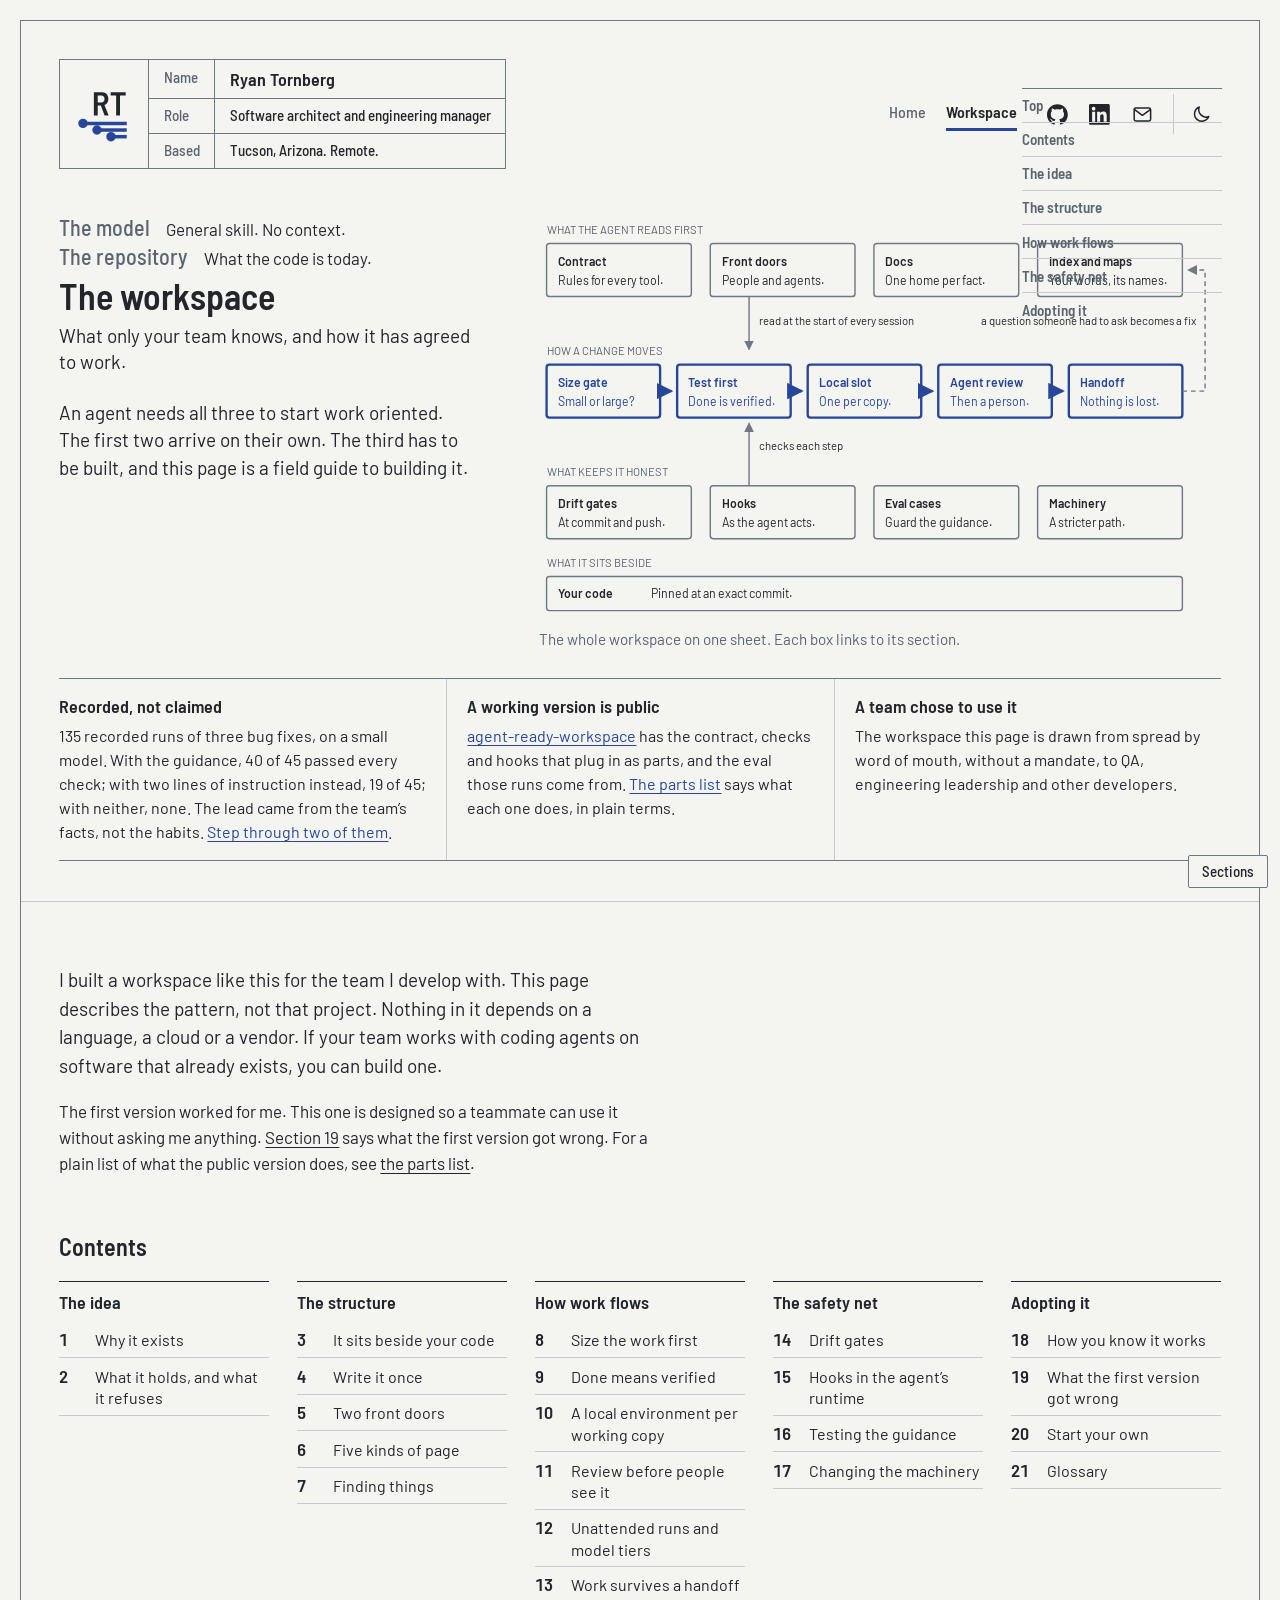
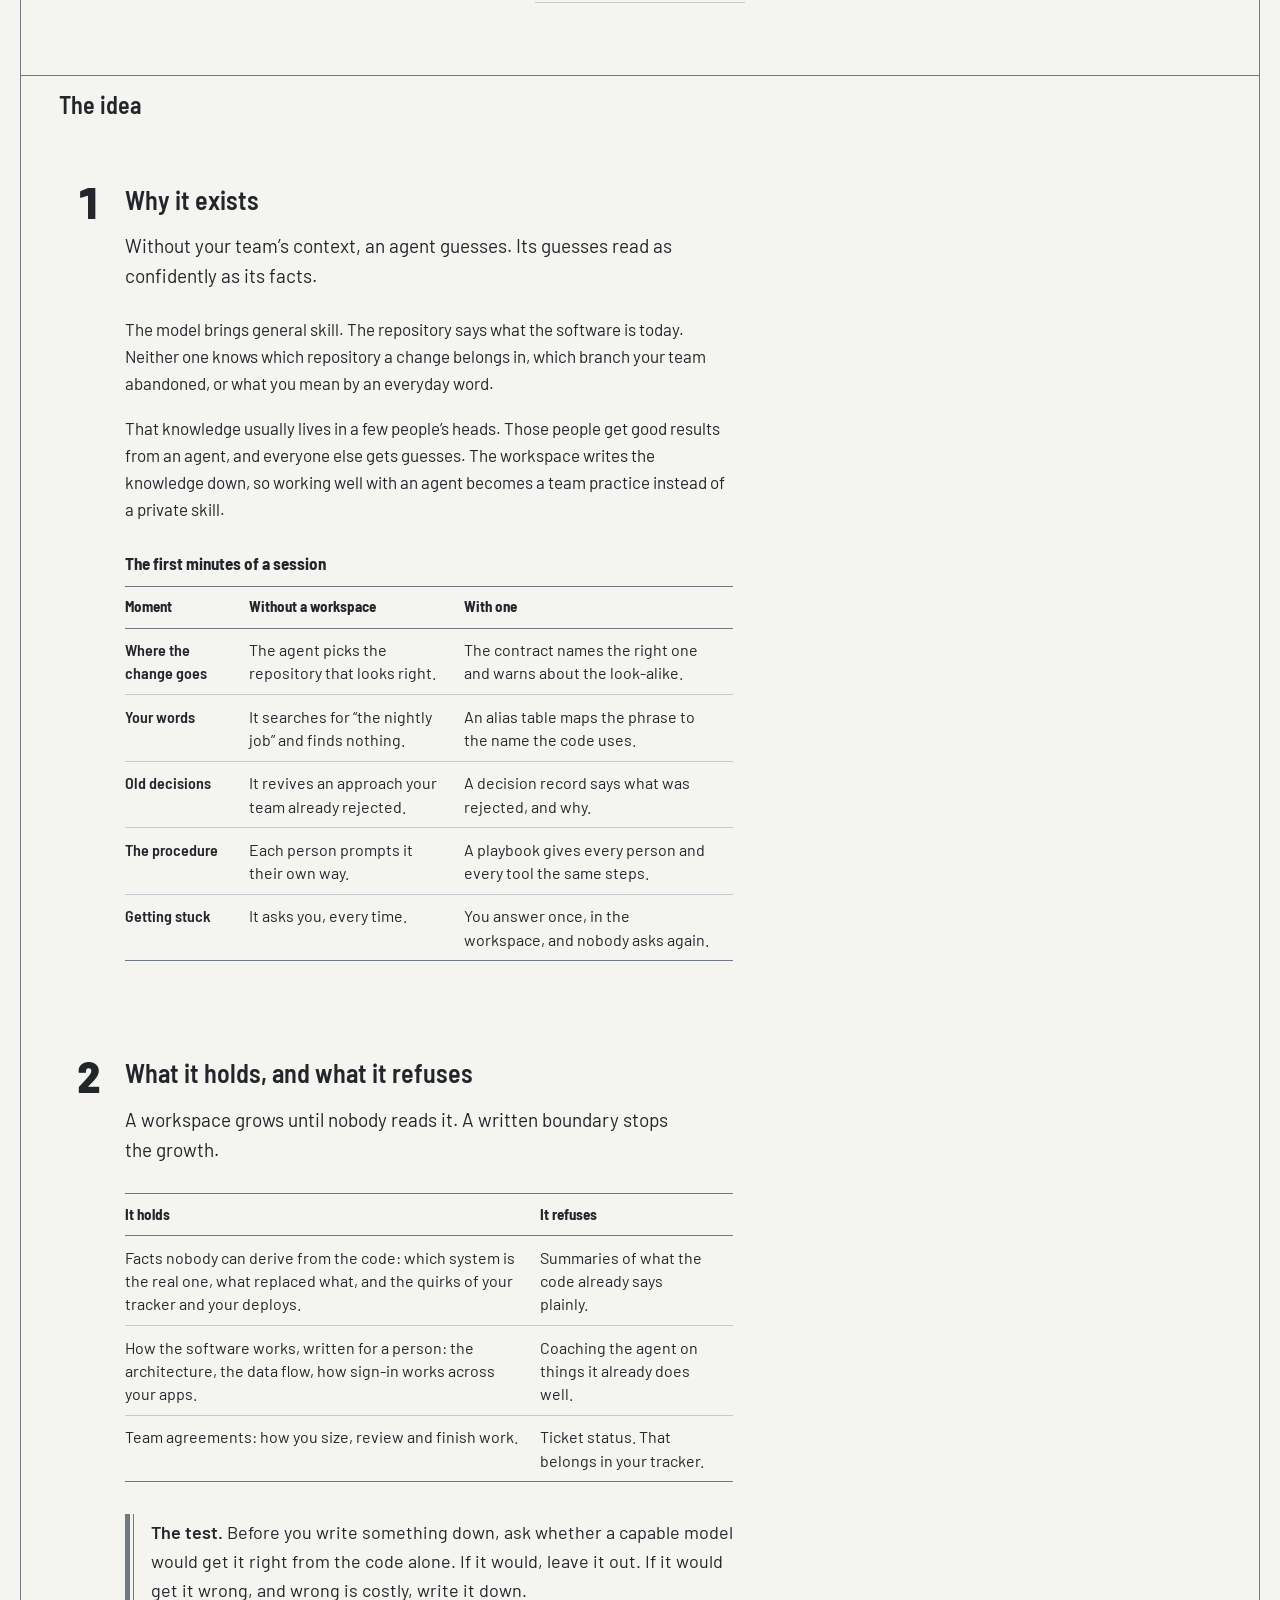
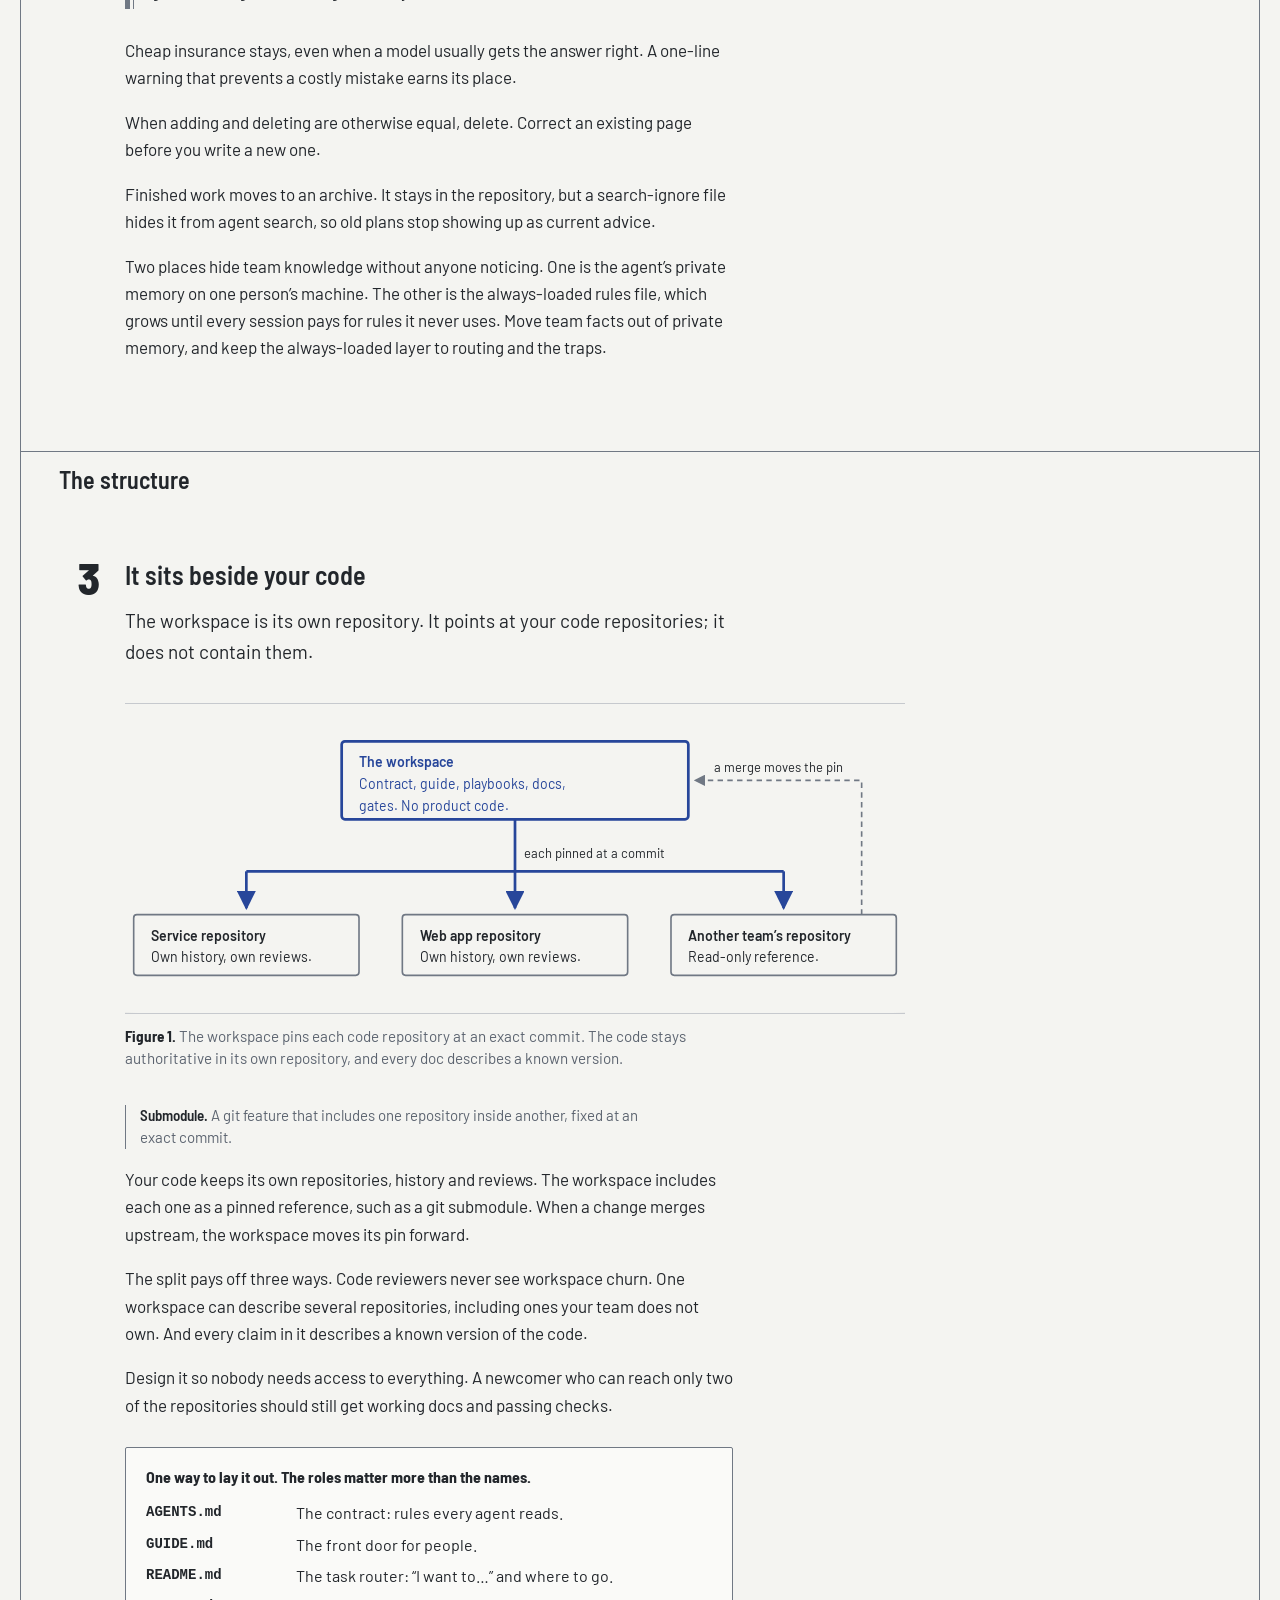
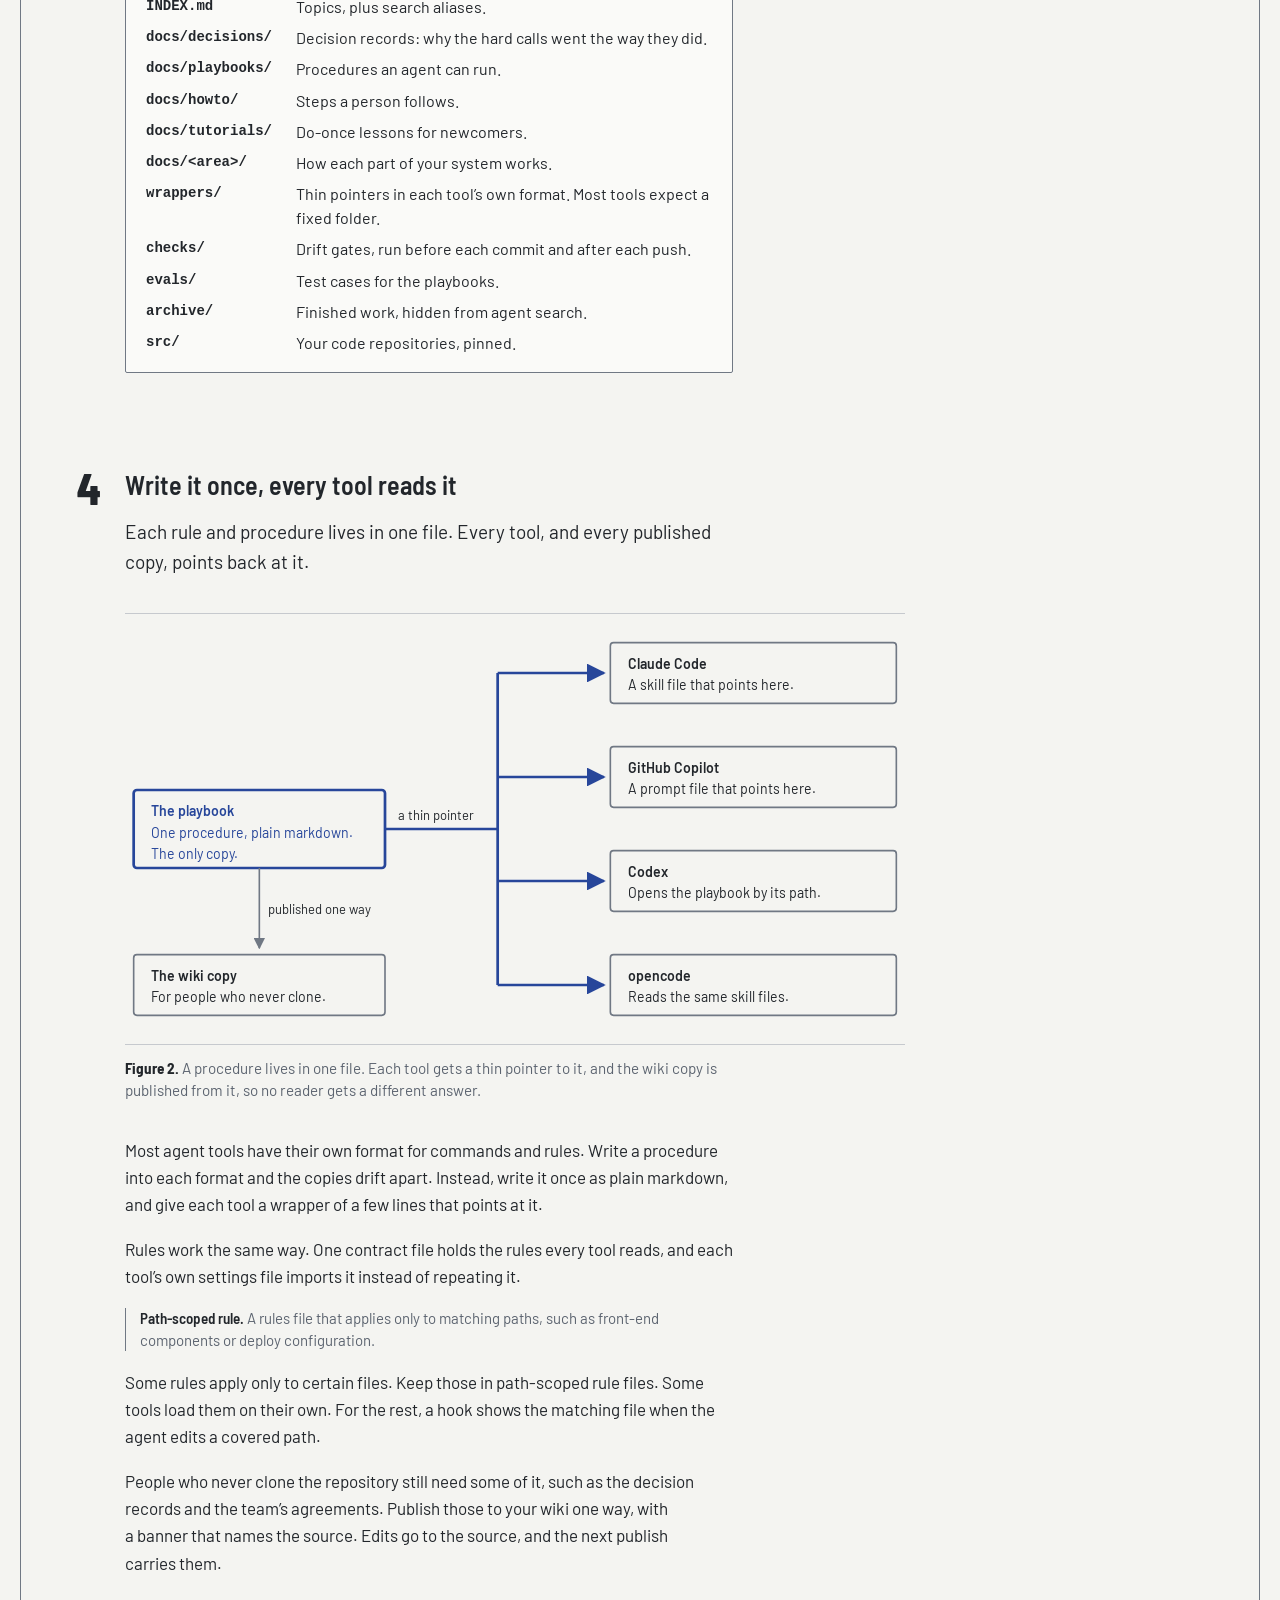
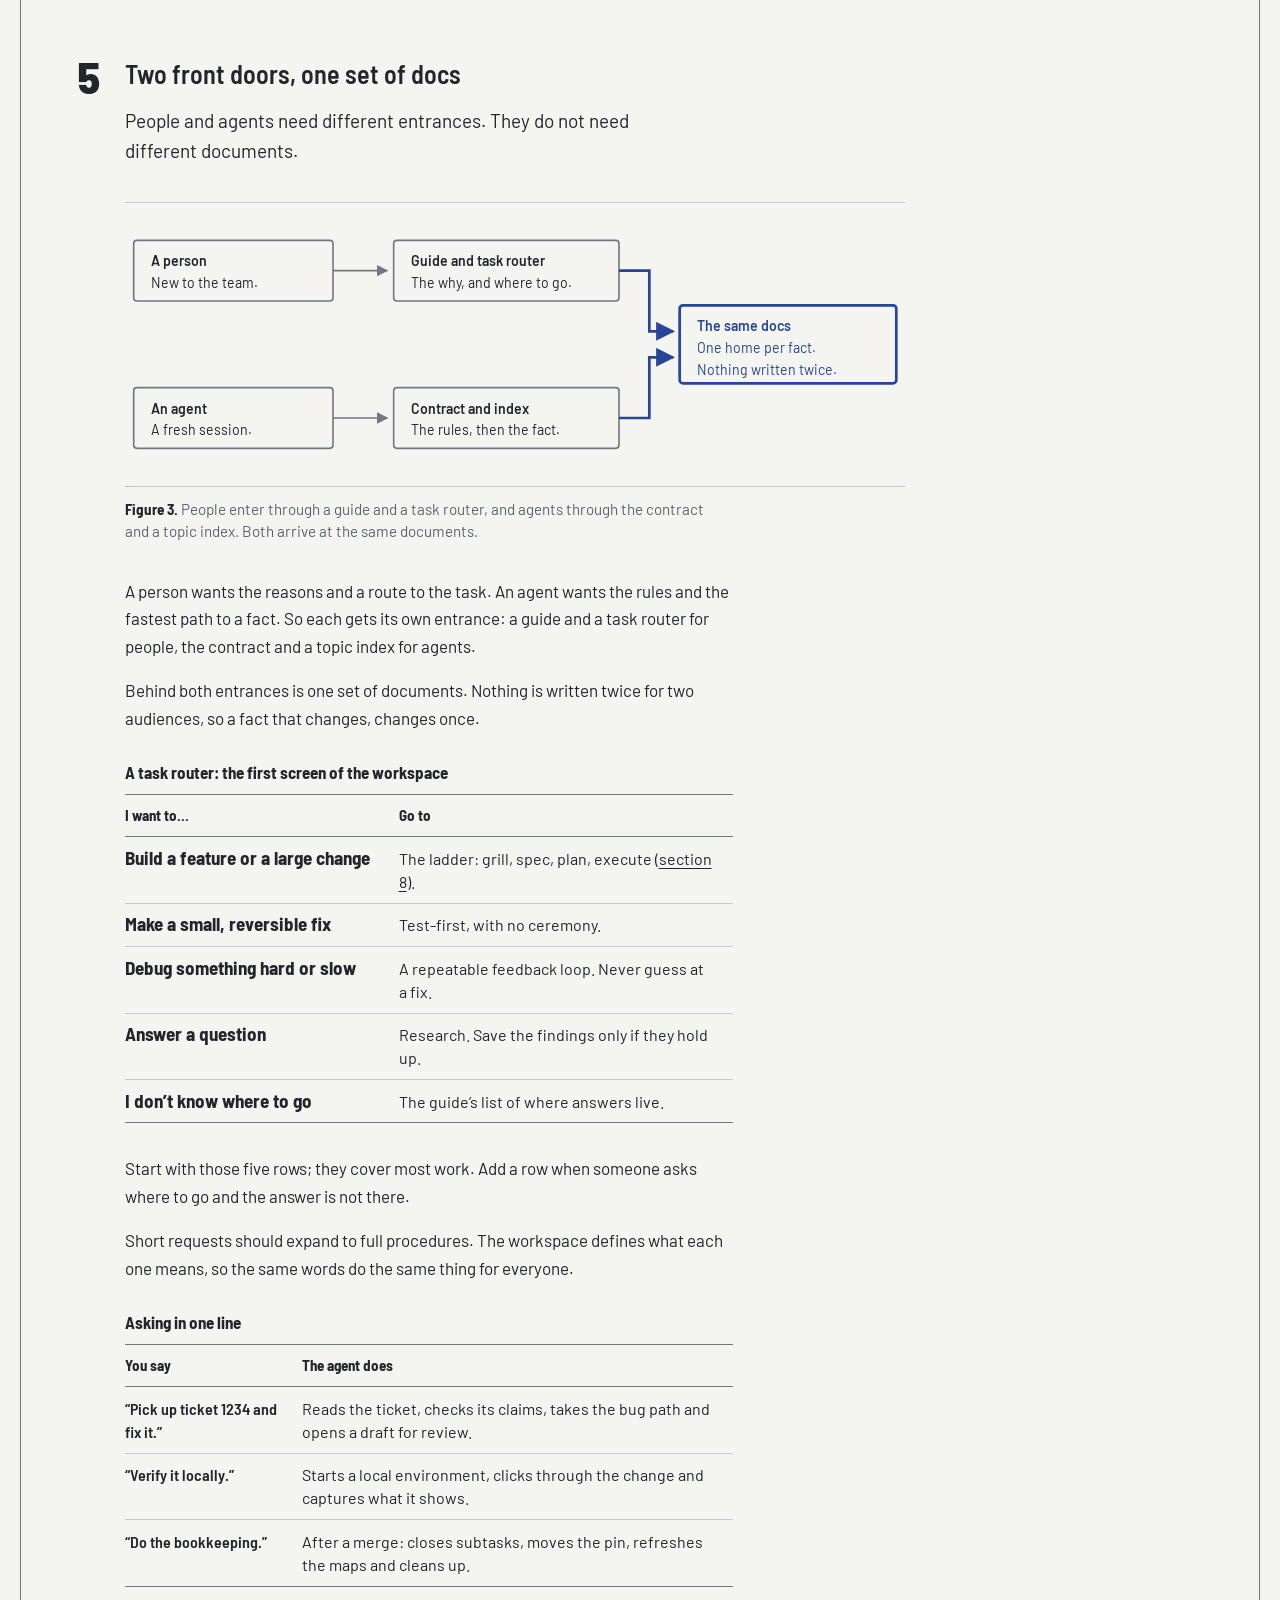
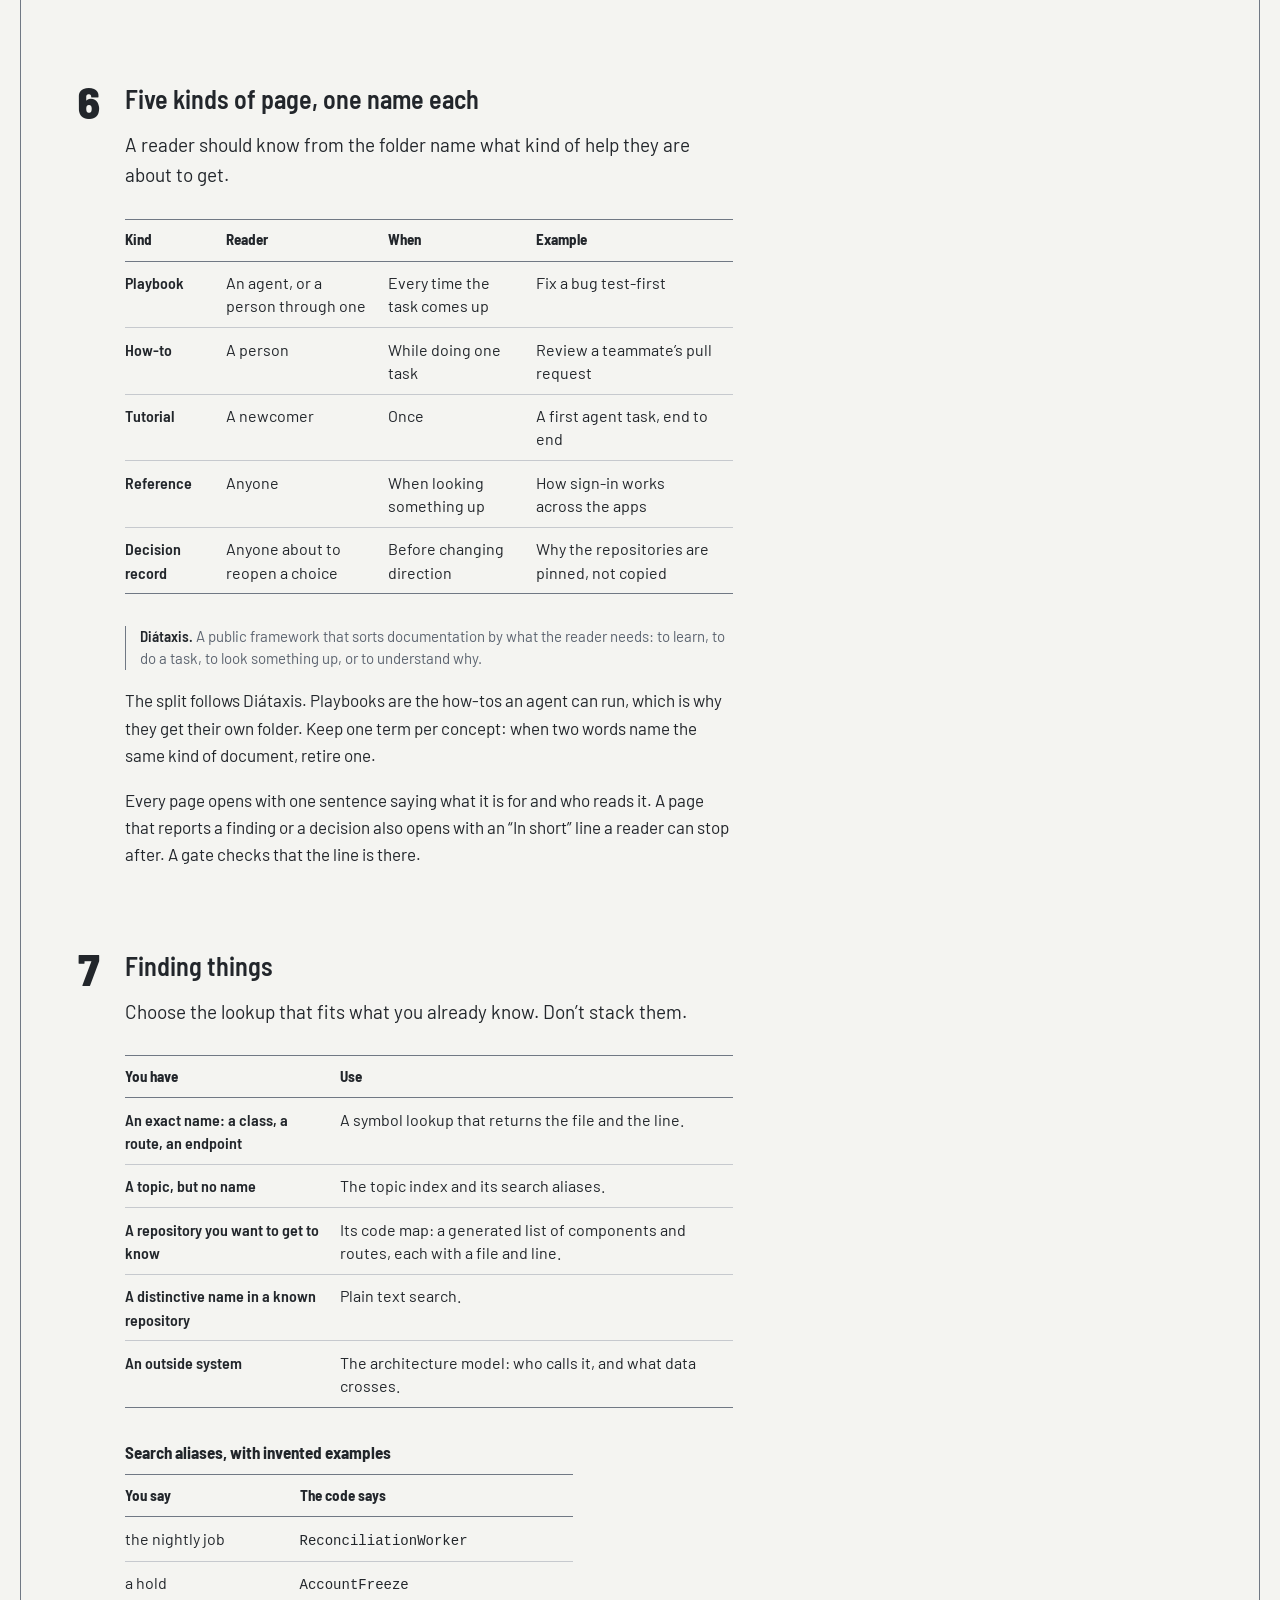
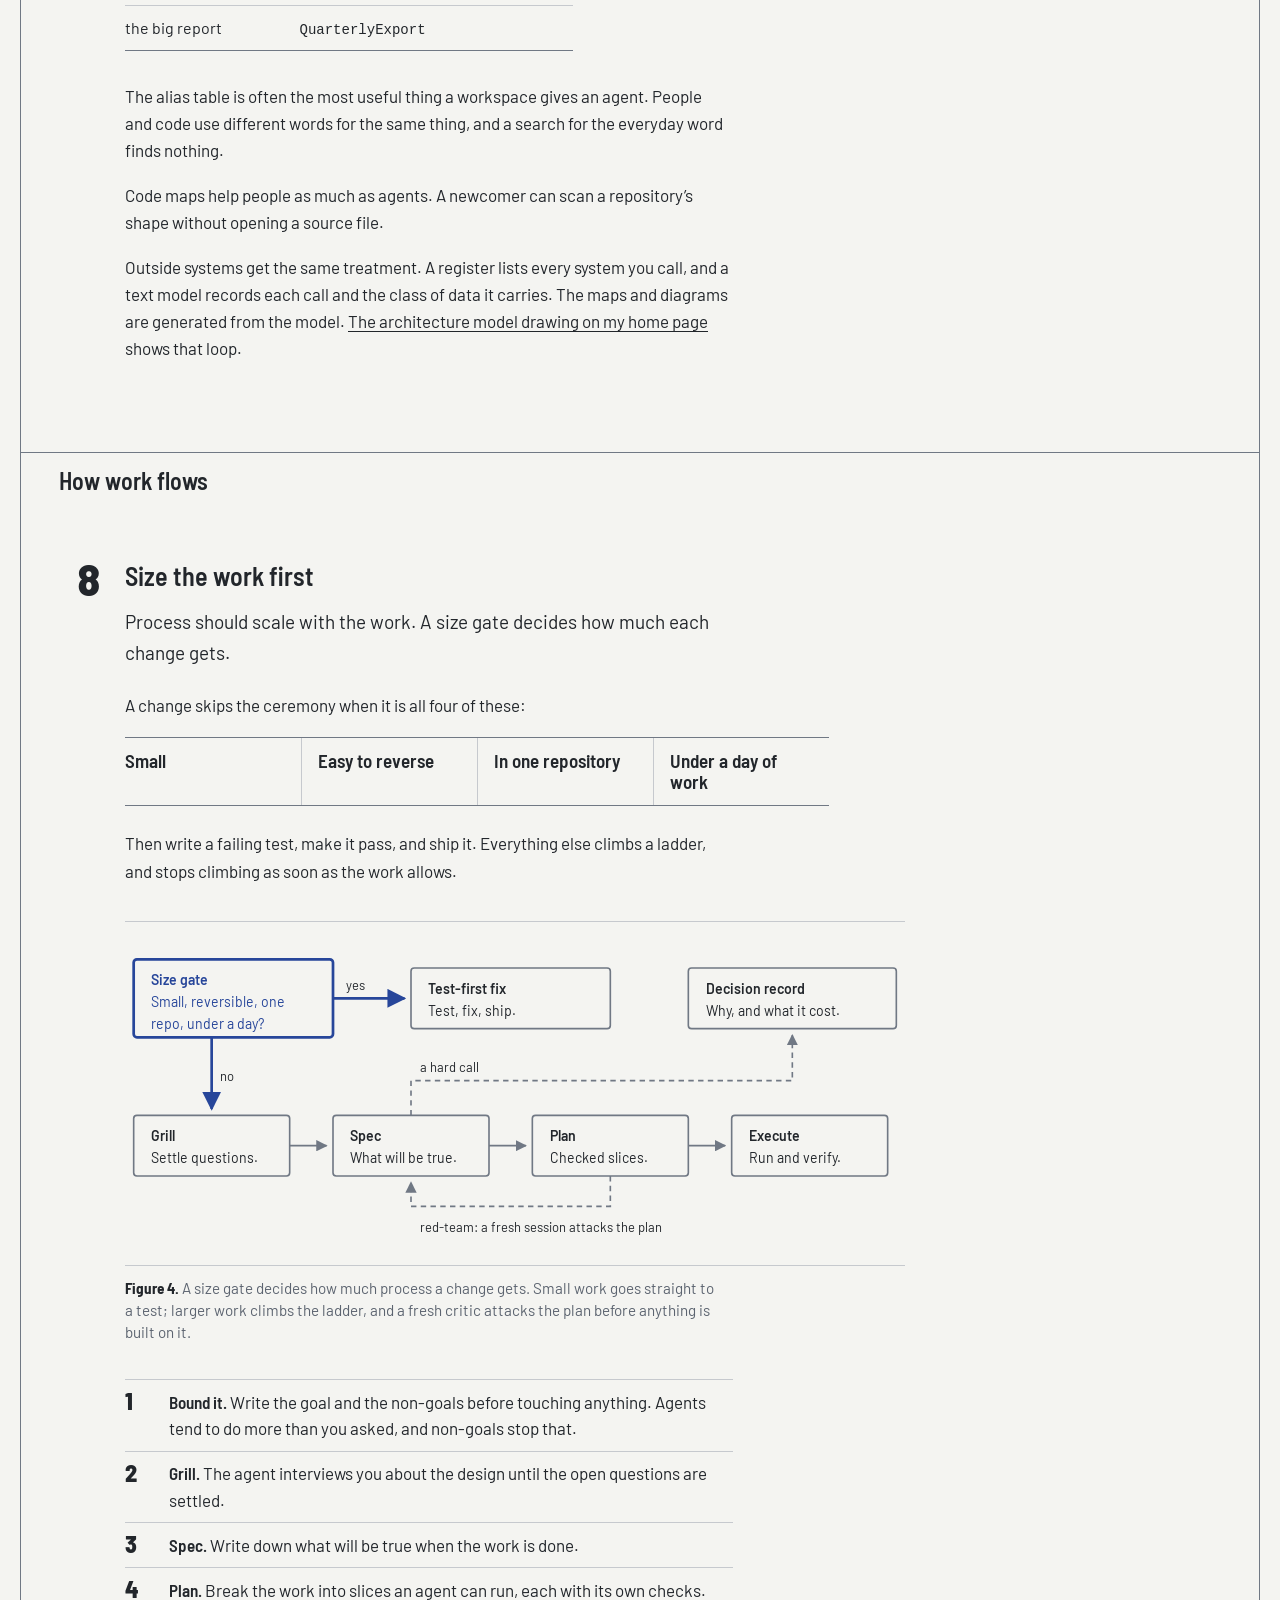
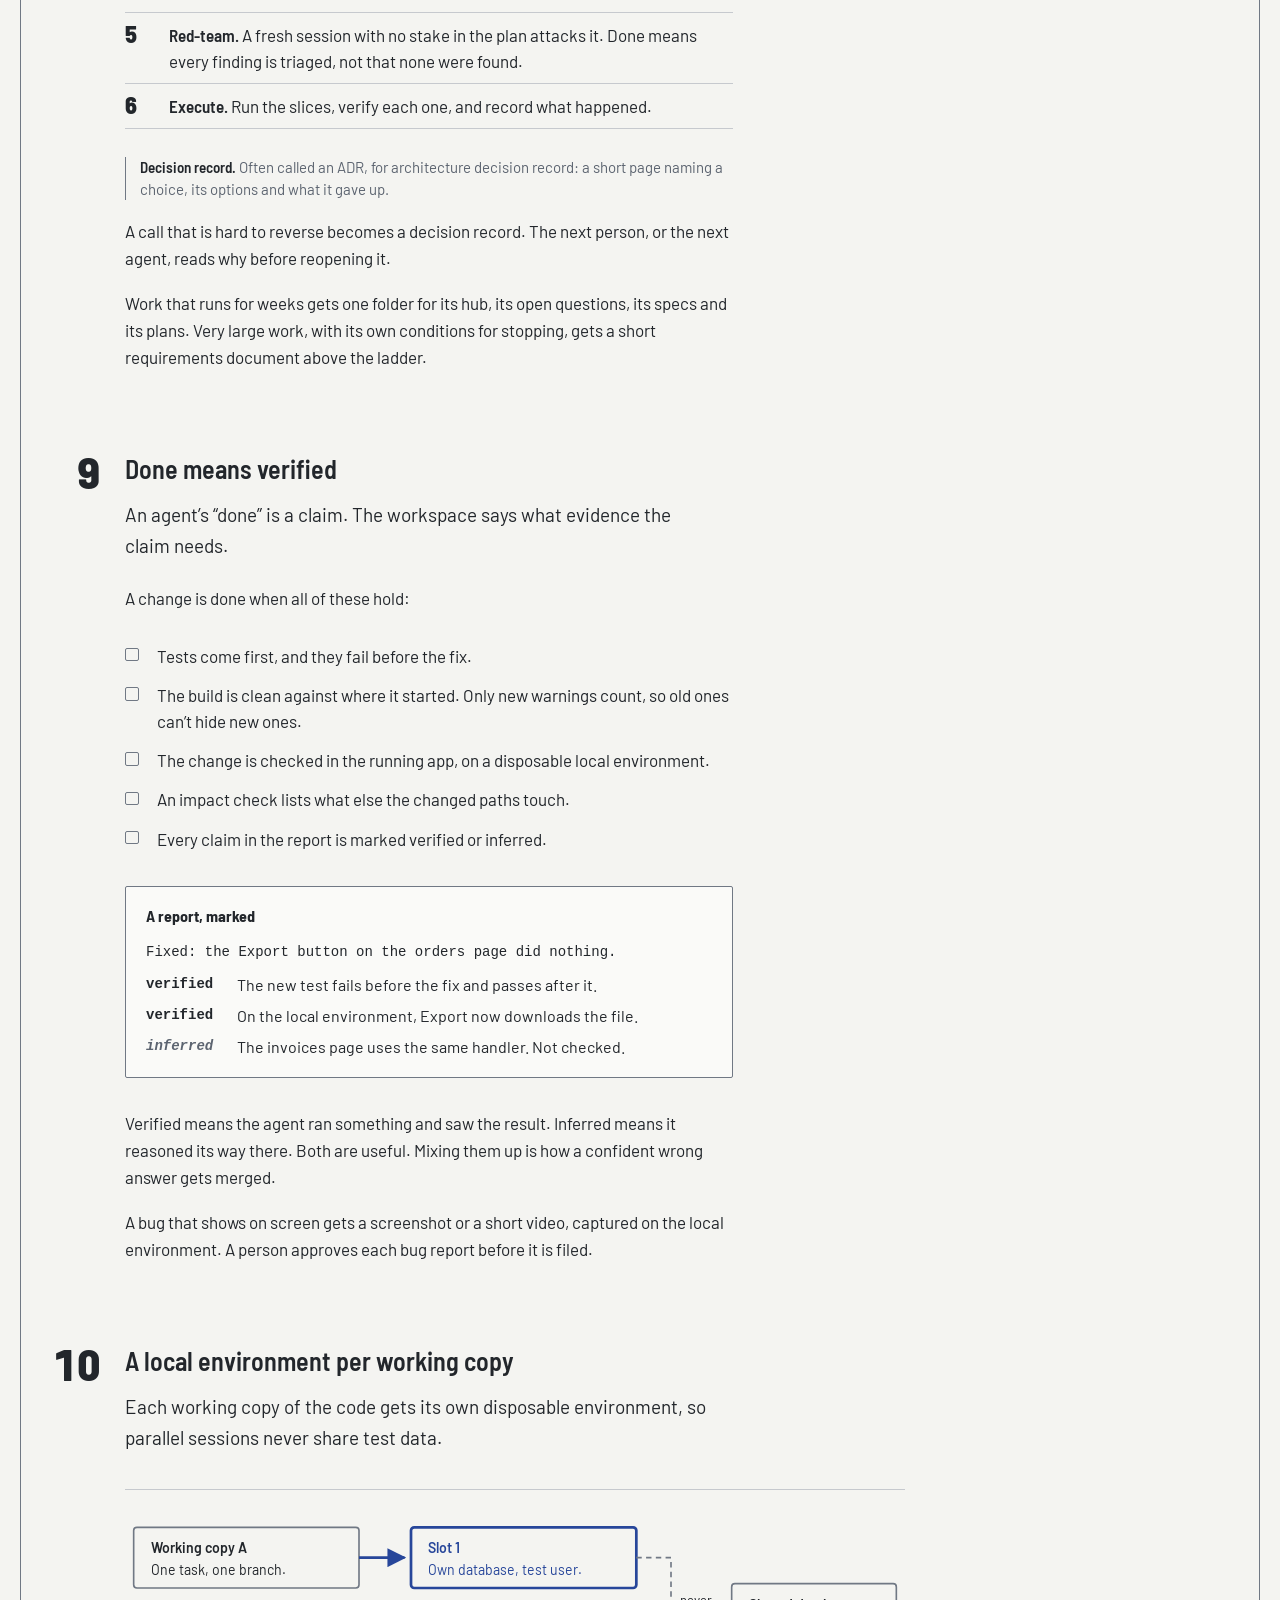
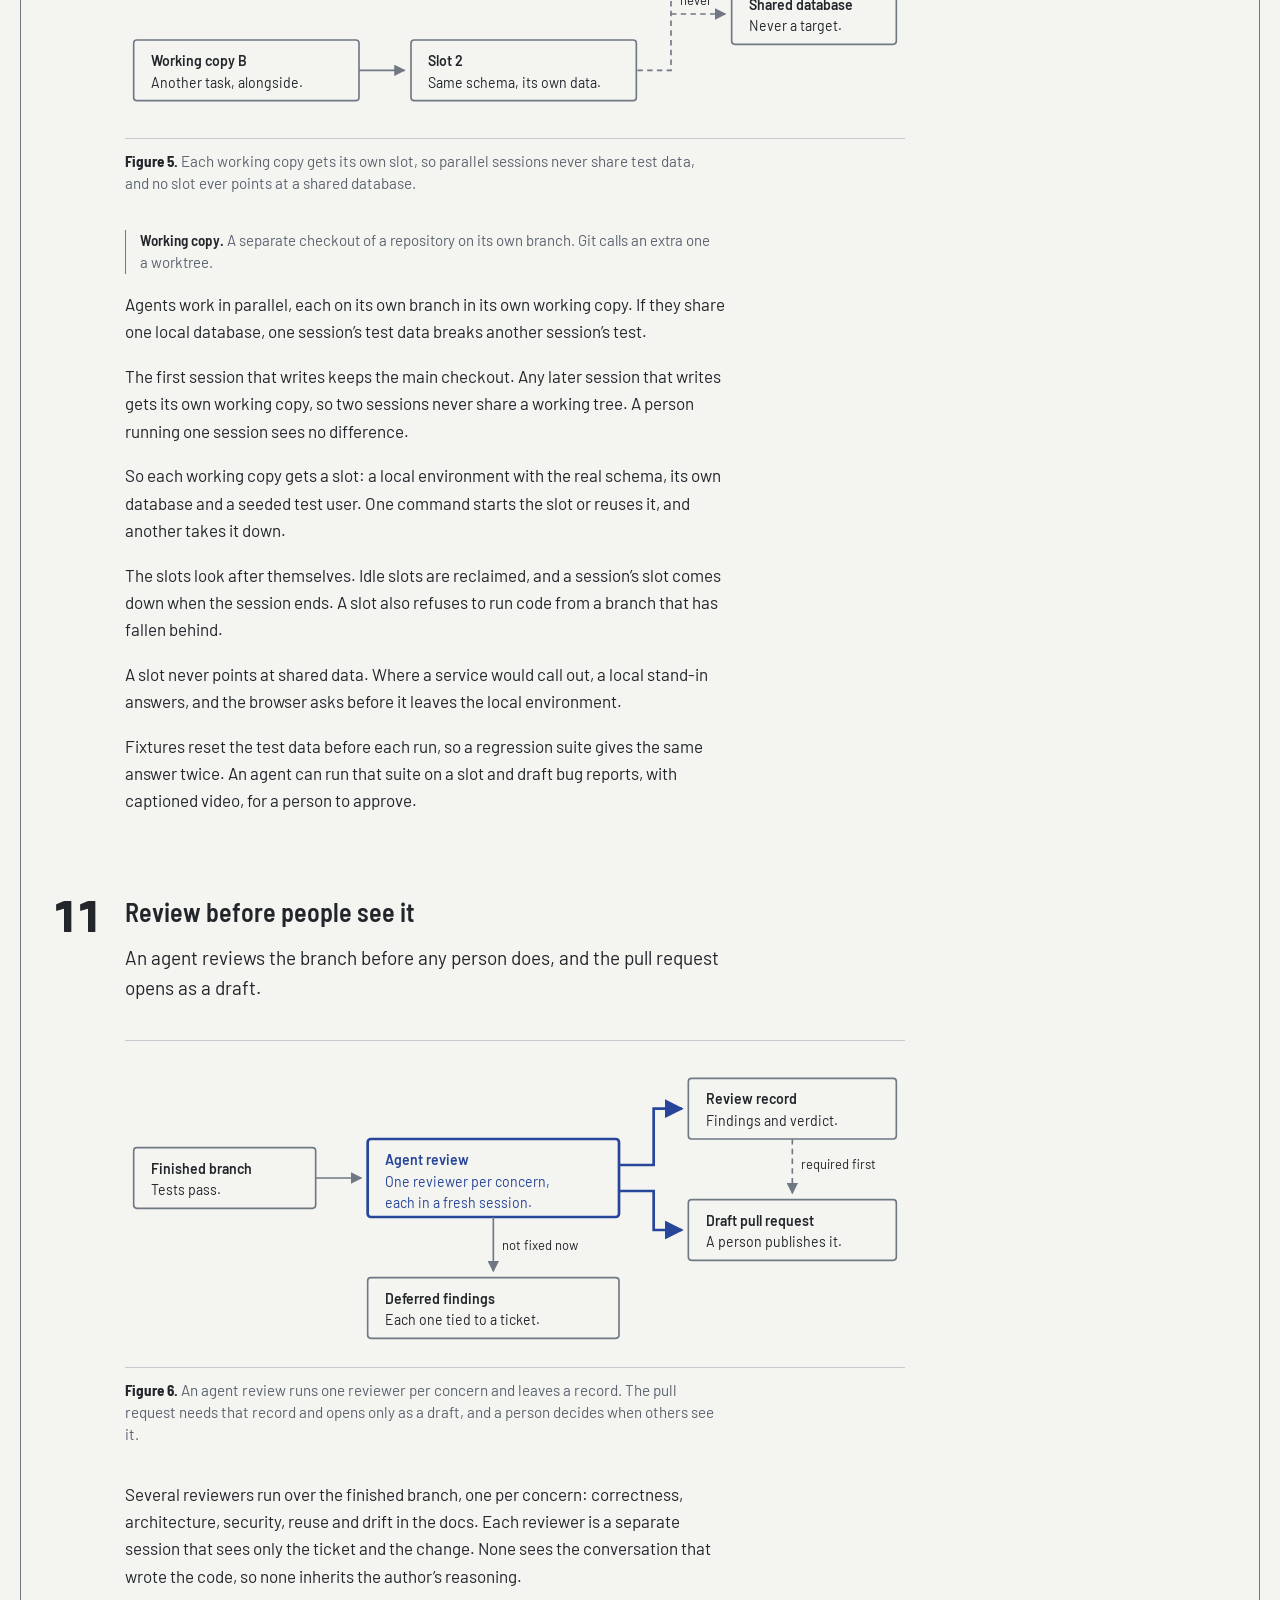
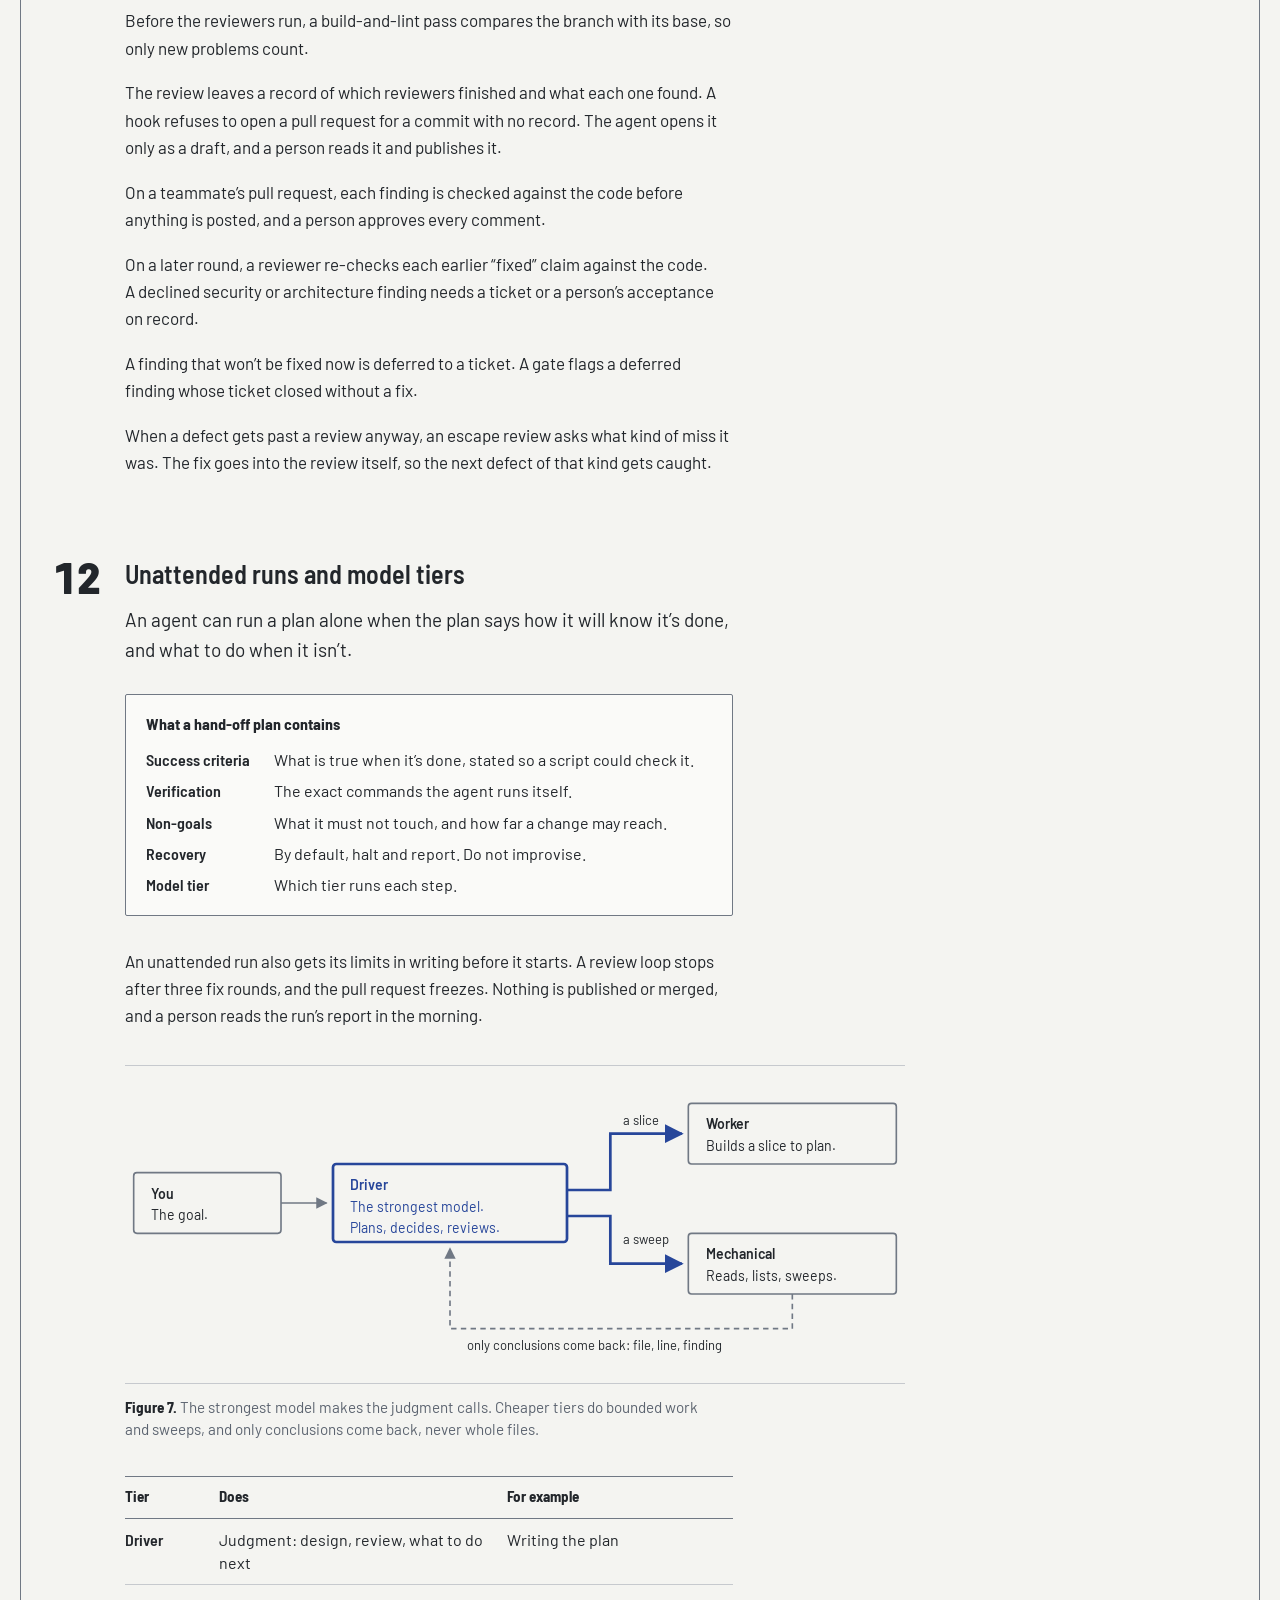
==== commit b9ad96a7: "feat: the overview sheet shows the pinned code the workspace sits beside" ====
--- a/workspace/index.html
+++ b/workspace/index.html
@@ -64,12 +64,14 @@
 
       <p class="lede">An agent needs all three to start work oriented. The first two arrive on their own. The third has to be built, and this page is a field guide to building it.</p></div>
 <div class="overview">
-<div class="plate has-tall"><svg class="fig-wide" viewBox="0 0 720 348" role="group" aria-label="The workspace on one sheet. An agent reads the contract, the front doors, the docs and the index at the start of every session. A change then moves through a size gate, a test, a local slot, an agent review and a handoff. Drift gates, hooks, eval cases and a stricter path for the machinery check each step. Every question someone had to ask becomes a fix to what the agent reads.">
+<div class="plate has-tall"><svg class="fig-wide" viewBox="0 0 720 424" role="group" aria-label="The workspace on one sheet. An agent reads the contract, the front doors, the docs and the index at the start of every session. A change then moves through a size gate, a test, a local slot, an agent review and a handoff. Drift gates, hooks, eval cases and a stricter path for the machinery check each step. Every question someone had to ask becomes a fix to what the agent reads. The workspace sits beside the code repositories, each pinned at an exact commit.">
 <g font-size="13" fill="currentColor">
 <text x="8" y="18" font-size="12" fill="var(--muted)">WHAT THE AGENT READS FIRST</text>
 <text x="8" y="146" font-size="12" fill="var(--muted)">HOW A CHANGE MOVES</text>
 <text x="8" y="274" font-size="12" fill="var(--muted)">WHAT KEEPS IT HONEST</text>
 <a href="#s4"><rect x="8" y="28" width="153" height="56" rx="3" fill="none" stroke="currentColor" stroke-width="1.5"/><text x="20" y="52" font-weight="600">Contract</text><text x="20" y="72">Rules for every tool.</text></a><a href="#s5"><rect x="181" y="28" width="153" height="56" rx="3" fill="none" stroke="currentColor" stroke-width="1.5"/><text x="193" y="52" font-weight="600">Front doors</text><text x="193" y="72">People and agents.</text></a><a href="#s6"><rect x="354" y="28" width="153" height="56" rx="3" fill="none" stroke="currentColor" stroke-width="1.5"/><text x="366" y="52" font-weight="600">Docs</text><text x="366" y="72">One home per fact.</text></a><a href="#s7"><rect x="527" y="28" width="153" height="56" rx="3" fill="none" stroke="currentColor" stroke-width="1.5"/><text x="539" y="52" font-weight="600">Index and maps</text><text x="539" y="72">Your words, its names.</text></a><a href="#s8"><rect x="8" y="156" width="120" height="56" rx="3" fill="none" stroke="var(--link)" stroke-width="2.5"/><text x="20" y="180" font-weight="600" fill="var(--link)">Size gate</text><text x="20" y="200" fill="var(--link)">Small or large?</text></a><a href="#s9"><rect x="146" y="156" width="120" height="56" rx="3" fill="none" stroke="var(--link)" stroke-width="2.5"/><text x="158" y="180" font-weight="600" fill="var(--link)">Test first</text><text x="158" y="200" fill="var(--link)">Done is verified.</text></a><a href="#s10"><rect x="284" y="156" width="120" height="56" rx="3" fill="none" stroke="var(--link)" stroke-width="2.5"/><text x="296" y="180" font-weight="600" fill="var(--link)">Local slot</text><text x="296" y="200" fill="var(--link)">One per copy.</text></a><a href="#s11"><rect x="422" y="156" width="120" height="56" rx="3" fill="none" stroke="var(--link)" stroke-width="2.5"/><text x="434" y="180" font-weight="600" fill="var(--link)">Agent review</text><text x="434" y="200" fill="var(--link)">Then a person.</text></a><a href="#s13"><rect x="560" y="156" width="120" height="56" rx="3" fill="none" stroke="var(--link)" stroke-width="2.5"/><text x="572" y="180" font-weight="600" fill="var(--link)">Handoff</text><text x="572" y="200" fill="var(--link)">Nothing is lost.</text></a><a href="#s14"><rect x="8" y="284" width="153" height="56" rx="3" fill="none" stroke="currentColor" stroke-width="1.5"/><text x="20" y="308" font-weight="600">Drift gates</text><text x="20" y="328">At commit and push.</text></a><a href="#s15"><rect x="181" y="284" width="153" height="56" rx="3" fill="none" stroke="currentColor" stroke-width="1.5"/><text x="193" y="308" font-weight="600">Hooks</text><text x="193" y="328">As the agent acts.</text></a><a href="#s16"><rect x="354" y="284" width="153" height="56" rx="3" fill="none" stroke="currentColor" stroke-width="1.5"/><text x="366" y="308" font-weight="600">Eval cases</text><text x="366" y="328">Guard the guidance.</text></a><a href="#s17"><rect x="527" y="284" width="153" height="56" rx="3" fill="none" stroke="currentColor" stroke-width="1.5"/><text x="539" y="308" font-weight="600">Machinery</text><text x="539" y="328">A stricter path.</text></a>
+<text x="8" y="370" font-size="12" fill="var(--muted)">WHAT IT SITS BESIDE</text>
+<a href="#s3"><rect x="8" y="380" width="672" height="36" rx="3" fill="none" stroke="currentColor" stroke-width="1.5"/><text x="20" y="403" font-weight="600">Your code</text><text x="118" y="403">Pinned at an exact commit.</text></a>
 <text x="232" y="114" font-size="12">read at the start of every session</text>
 <text x="232" y="246" font-size="12">checks each step</text>
 <a href="#s18"><text x="694" y="114" font-size="12" text-anchor="end">a question someone had to ask becomes a fix</text></a>
@@ -81,7 +83,7 @@
 <path d="M680 184 L704 184 L704 56 L686 56" marker-end="url(#arw)" stroke-dasharray="5 4"/>
 </g>
 </svg>
-<!--tall--><svg class="fig-tall" viewBox="0 0 360 702" role="group" aria-label="The workspace on one sheet. An agent reads the contract, the front doors, the docs and the index at the start of every session. A change then moves through a size gate, a test, a local slot, an agent review and a handoff. Drift gates, hooks, eval cases and a stricter path for the machinery check each step. Every question someone had to ask becomes a fix to what the agent reads.">
+<!--tall--><svg class="fig-tall" viewBox="0 0 360 774" role="group" aria-label="The workspace on one sheet. An agent reads the contract, the front doors, the docs and the index at the start of every session. A change then moves through a size gate, a test, a local slot, an agent review and a handoff. Drift gates, hooks, eval cases and a stricter path for the machinery check each step. Every question someone had to ask becomes a fix to what the agent reads. The workspace sits beside the code repositories, each pinned at an exact commit.">
 <g fill="none">
 <path d="M20 146 L20 204" stroke="currentColor" stroke-width="1.5" marker-end="url(#arw)"/>
 <path d="M166 266 L166 285" stroke="var(--link)" stroke-width="2.5" marker-end="url(#arwb)"/>
@@ -111,6 +113,8 @@
 <a href="#s15"><rect x="188" y="566" width="164" height="56" rx="3" fill="none" stroke="currentColor" stroke-width="1.5"/><text x="200" y="590" font-weight="600">Hooks</text><text x="200" y="610">As the agent acts.</text></a>
 <a href="#s16"><rect x="8" y="630" width="164" height="56" rx="3" fill="none" stroke="currentColor" stroke-width="1.5"/><text x="20" y="654" font-weight="600">Eval cases</text><text x="20" y="674">Guard the guidance.</text></a>
 <a href="#s17"><rect x="188" y="630" width="164" height="56" rx="3" fill="none" stroke="currentColor" stroke-width="1.5"/><text x="200" y="654" font-weight="600">Machinery</text><text x="200" y="674">A stricter path.</text></a>
+<text x="8" y="714" font-size="12" fill="var(--muted)">WHAT IT SITS BESIDE</text>
+<a href="#s3"><rect x="8" y="722" width="344" height="36" rx="3" fill="none" stroke="currentColor" stroke-width="1.5"/><text x="20" y="745" font-weight="600">Your code</text><text x="118" y="745">Pinned at an exact commit.</text></a>
 </g>
 </svg><!--/tall--></div>
 <p class="ov-cap">The whole workspace on one sheet. Each box links to its section.</p>
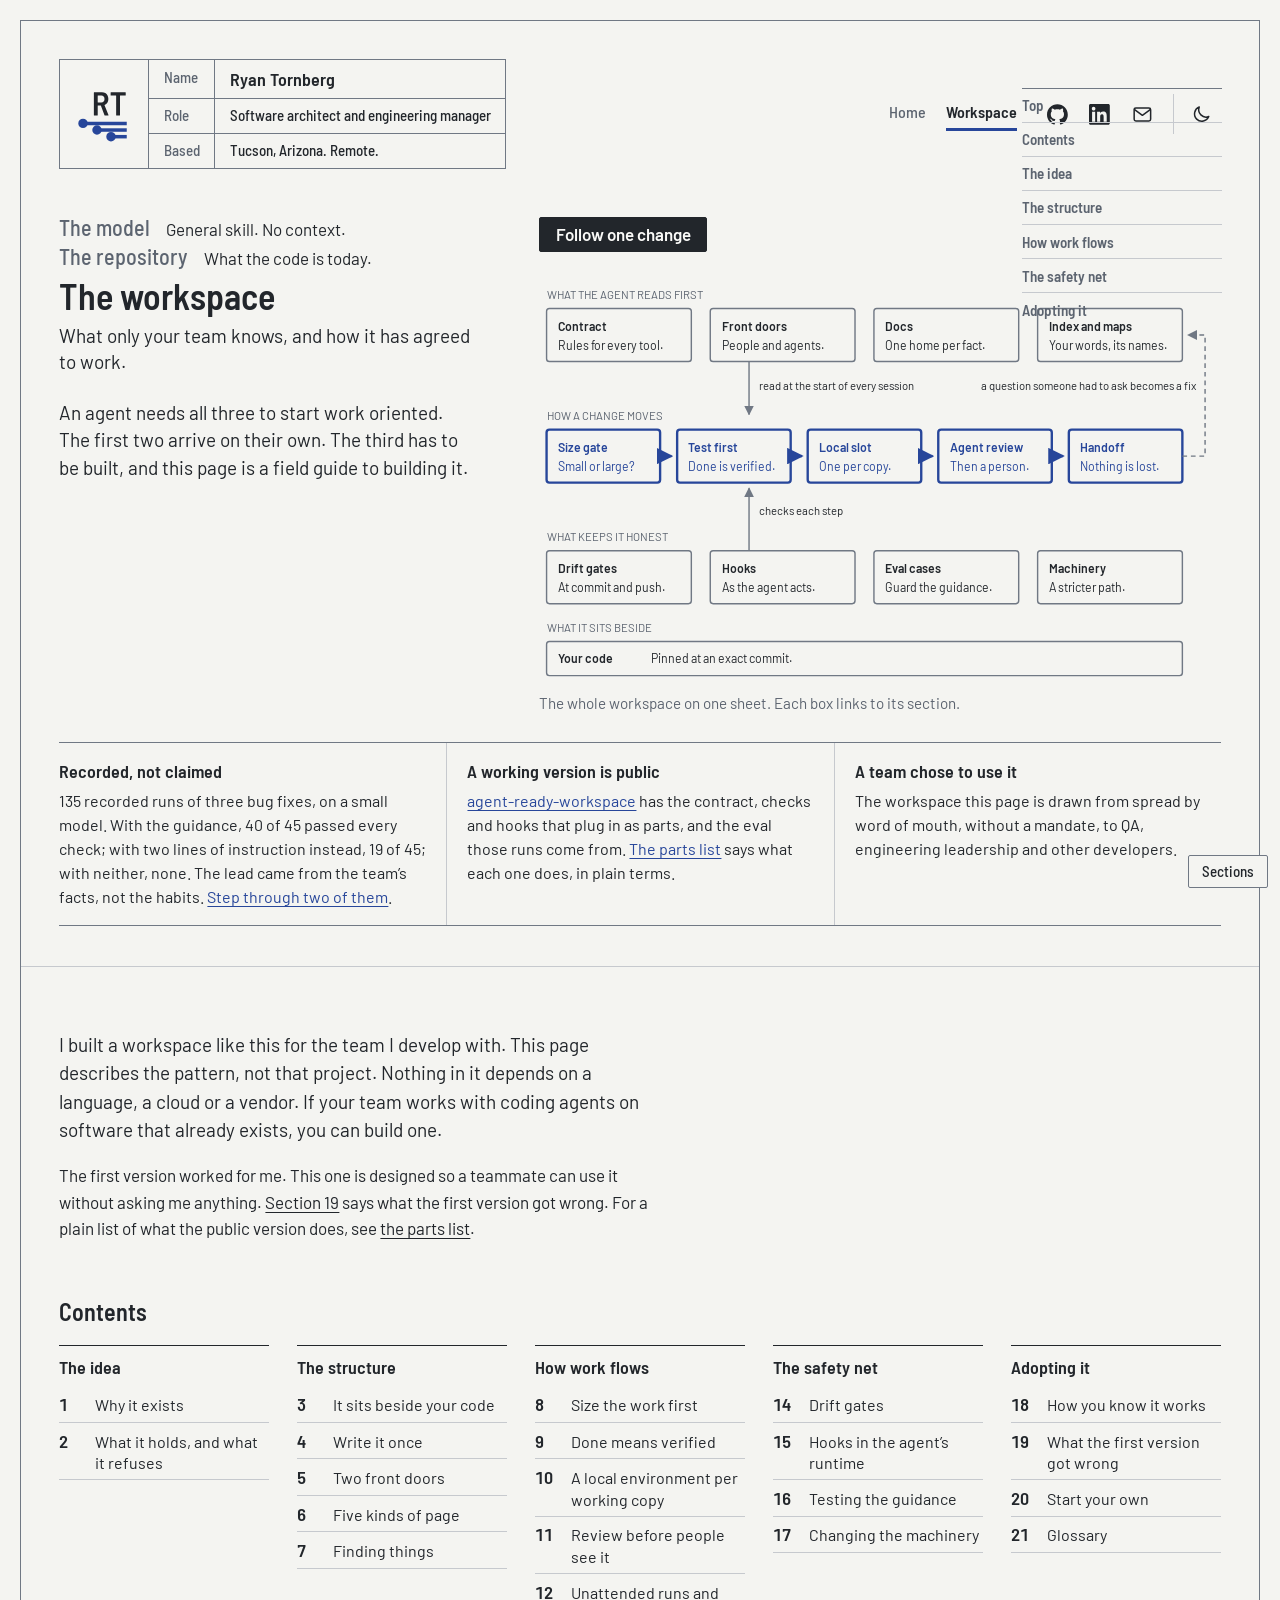
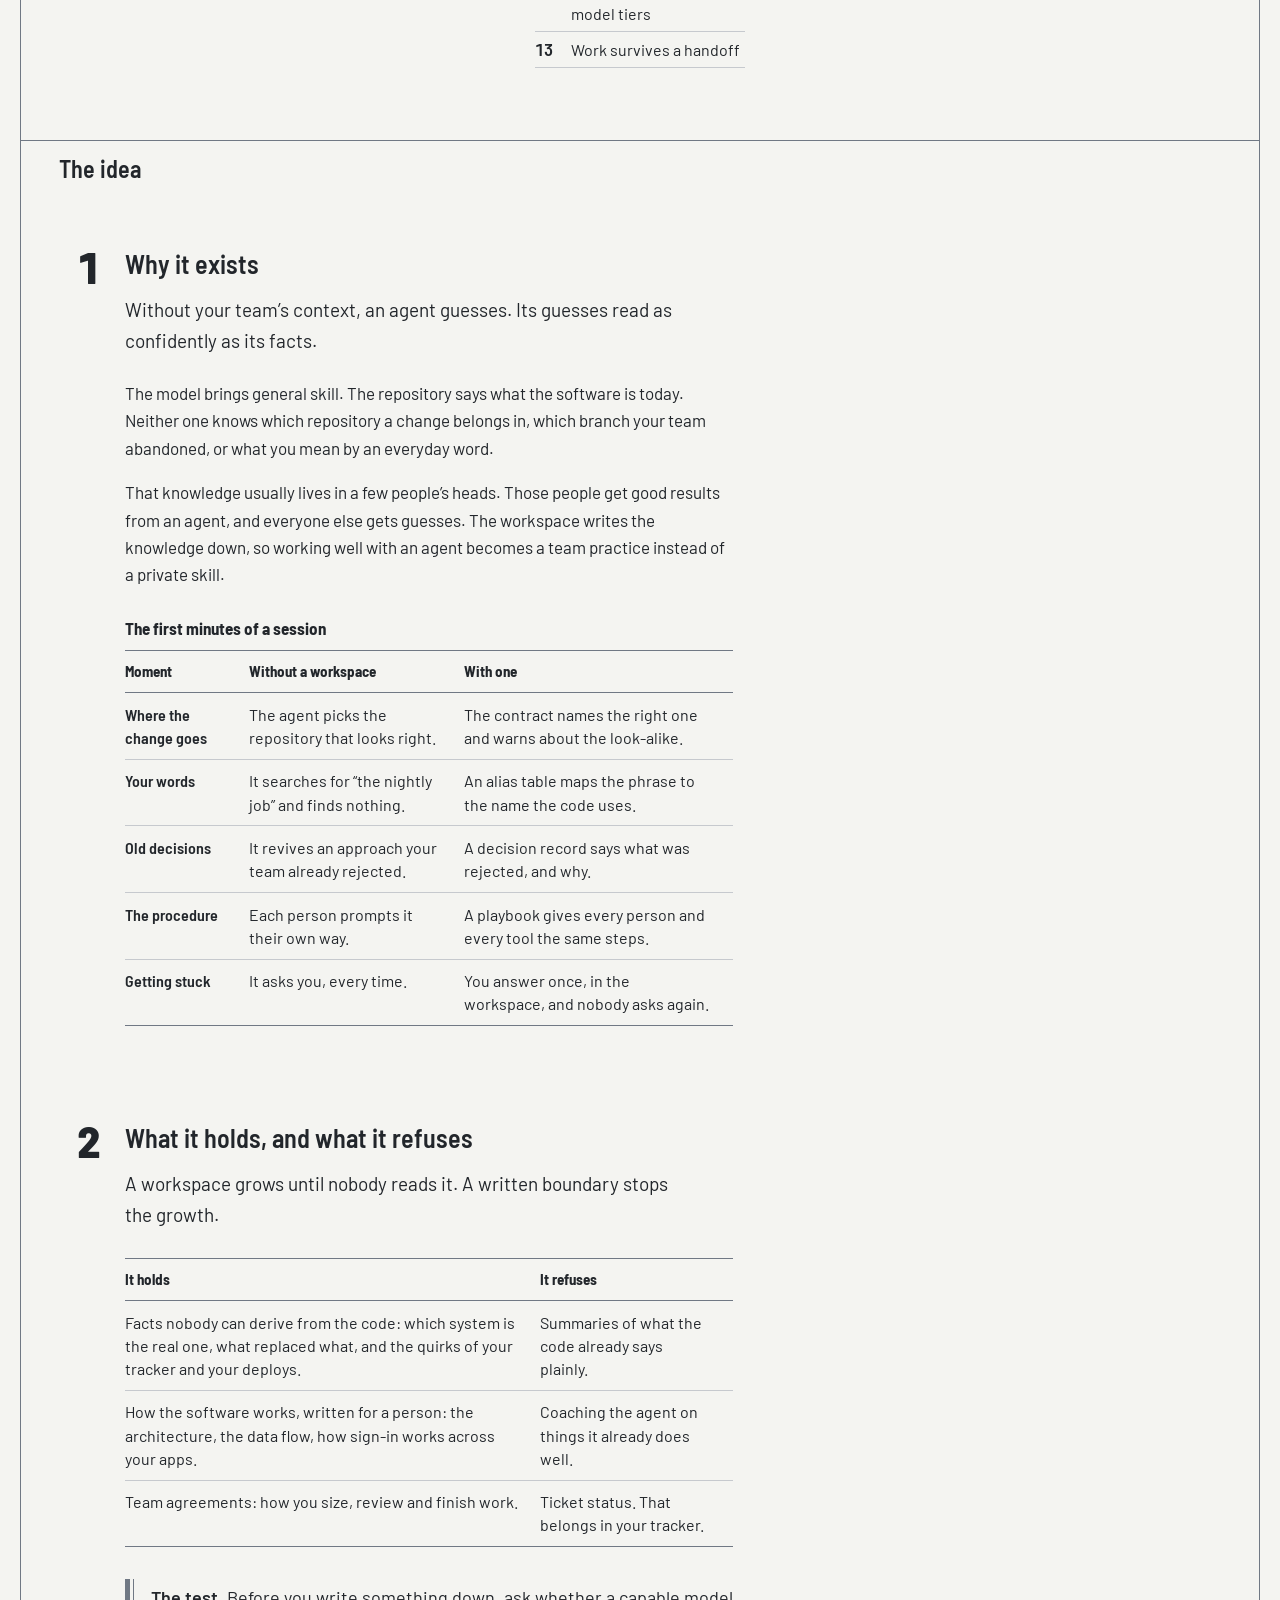
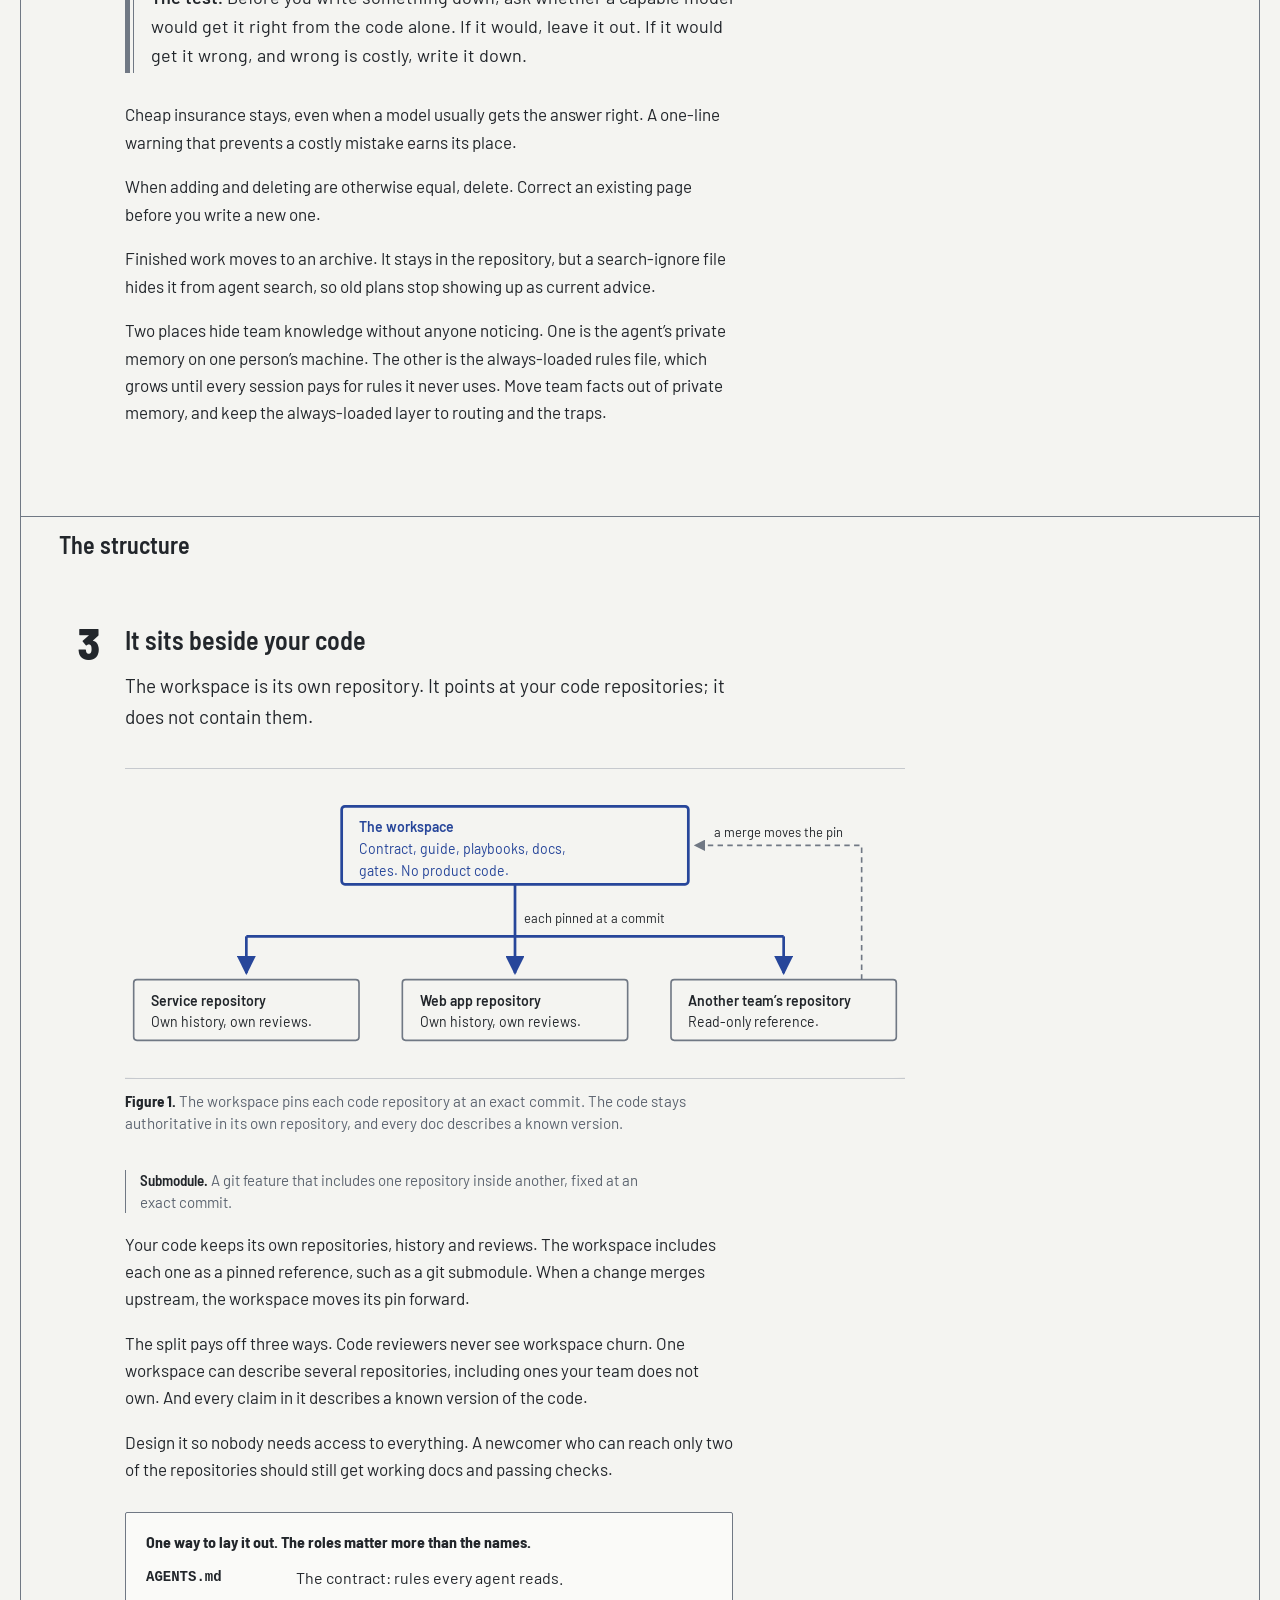
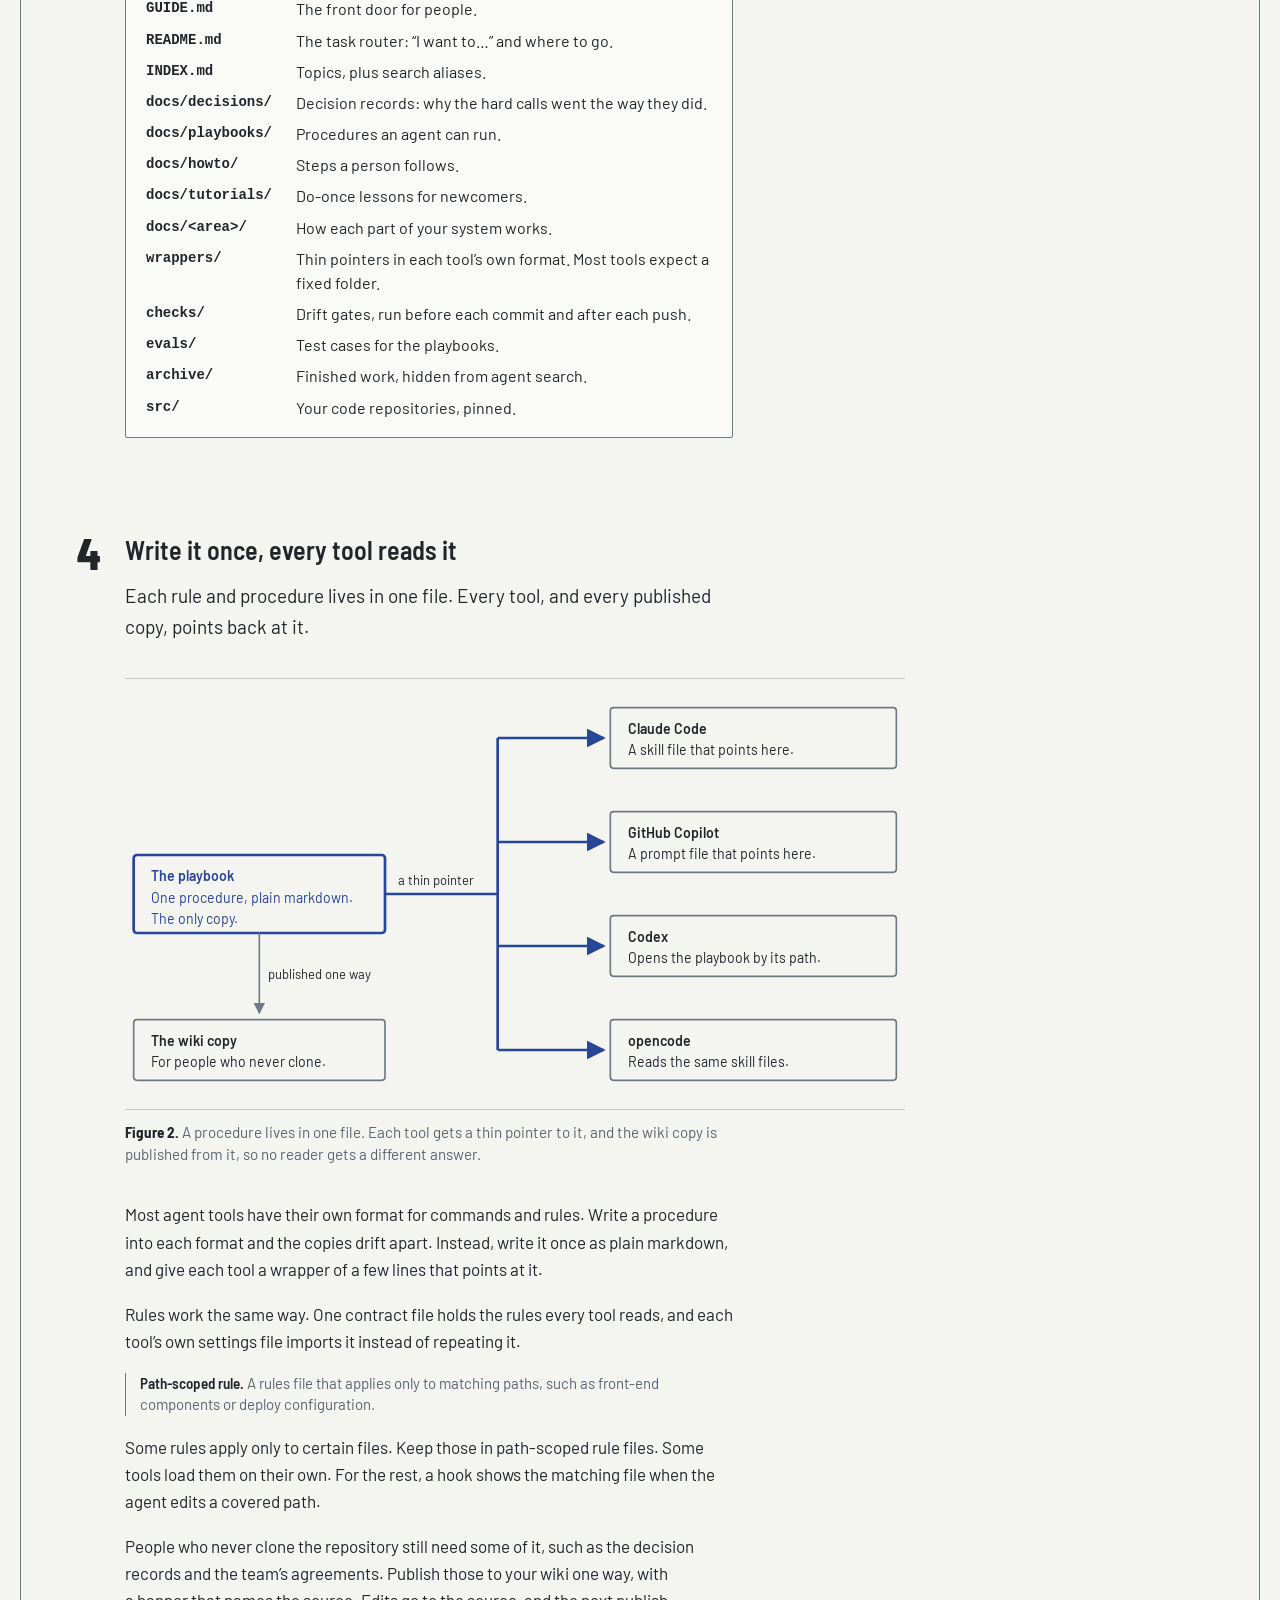
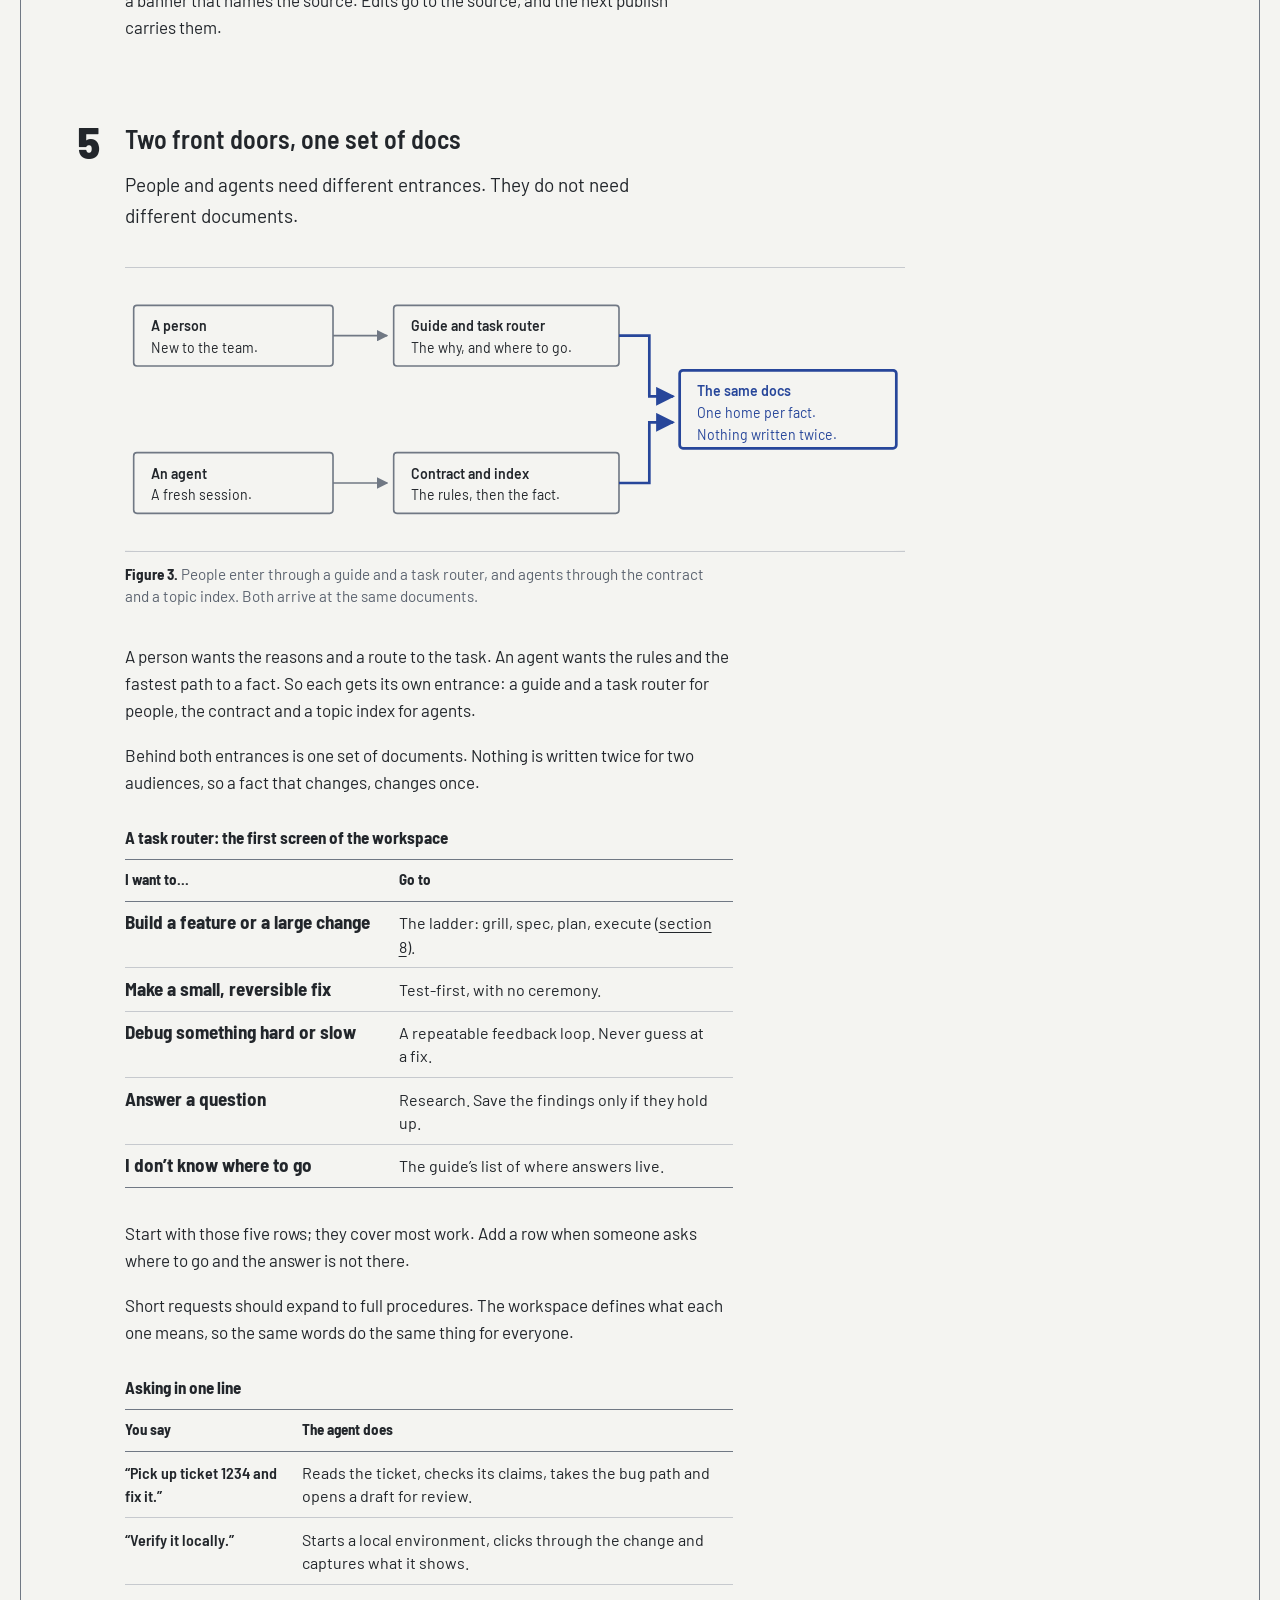
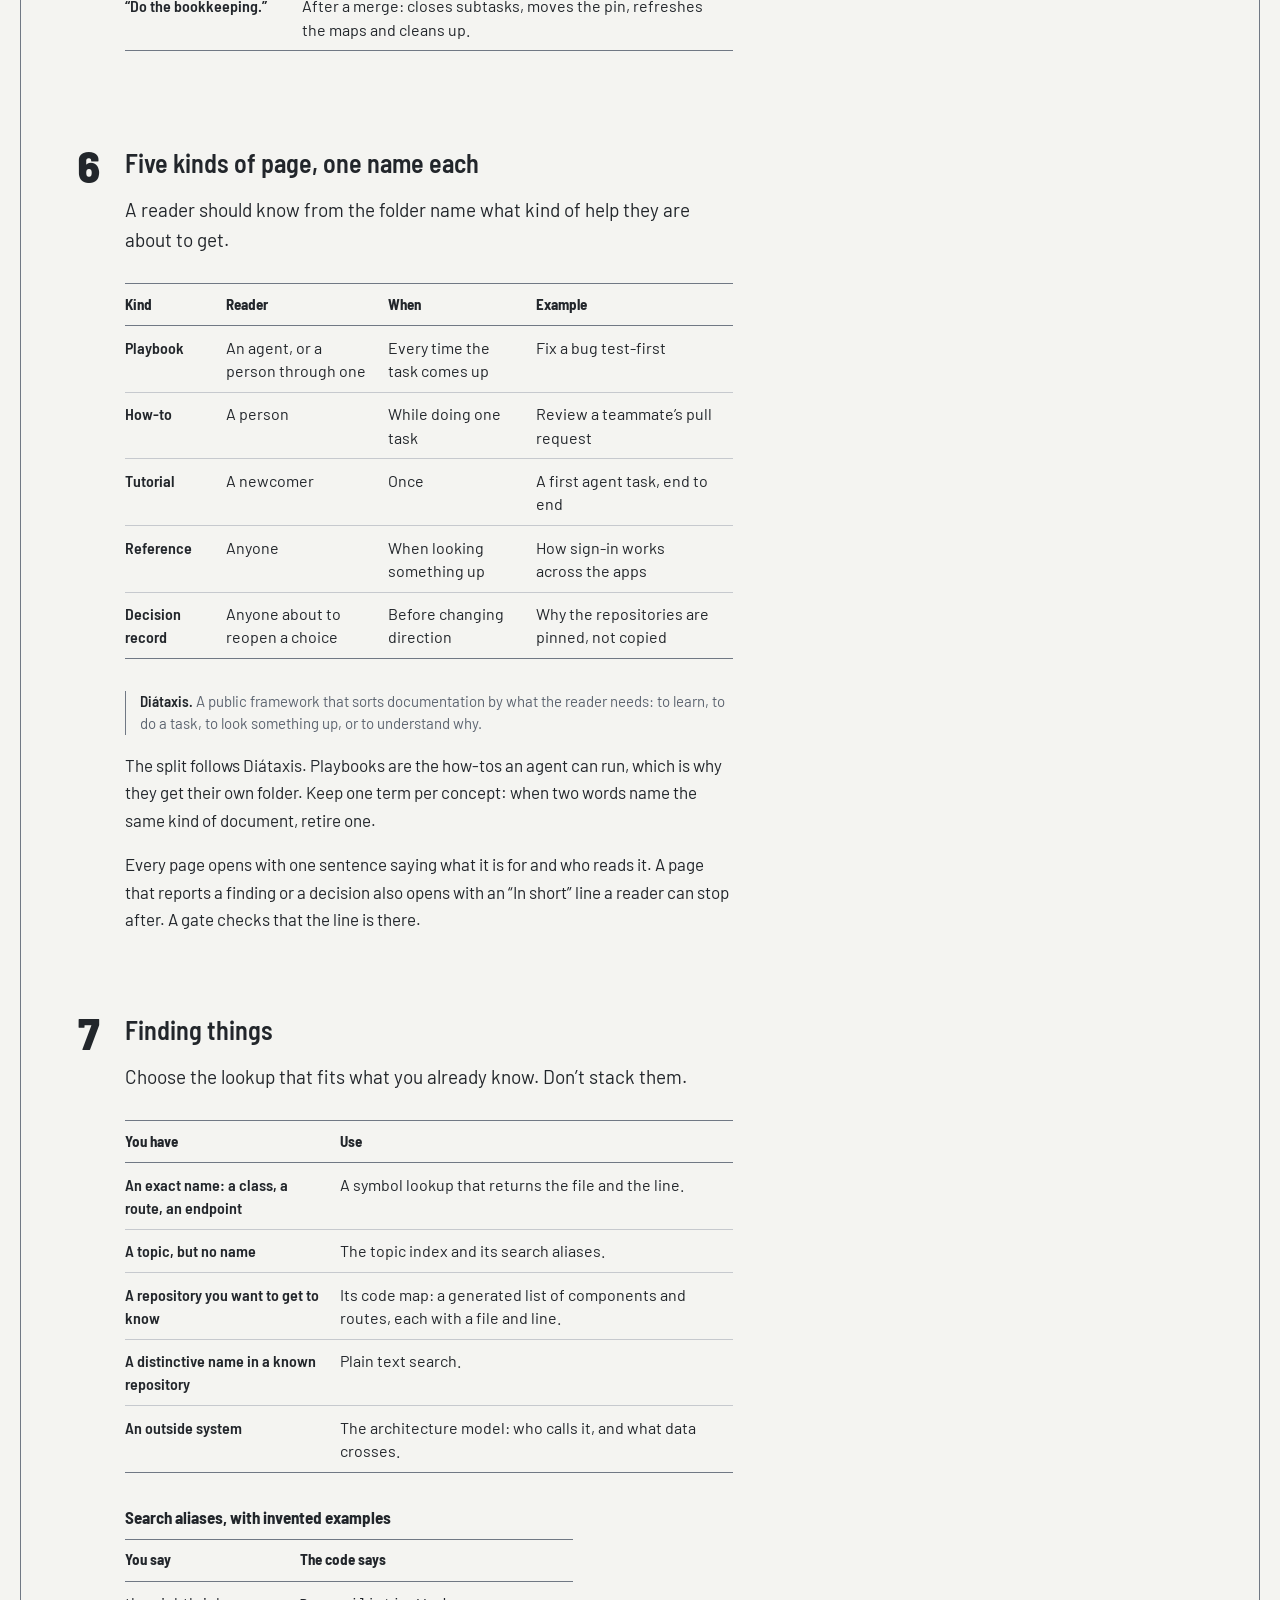
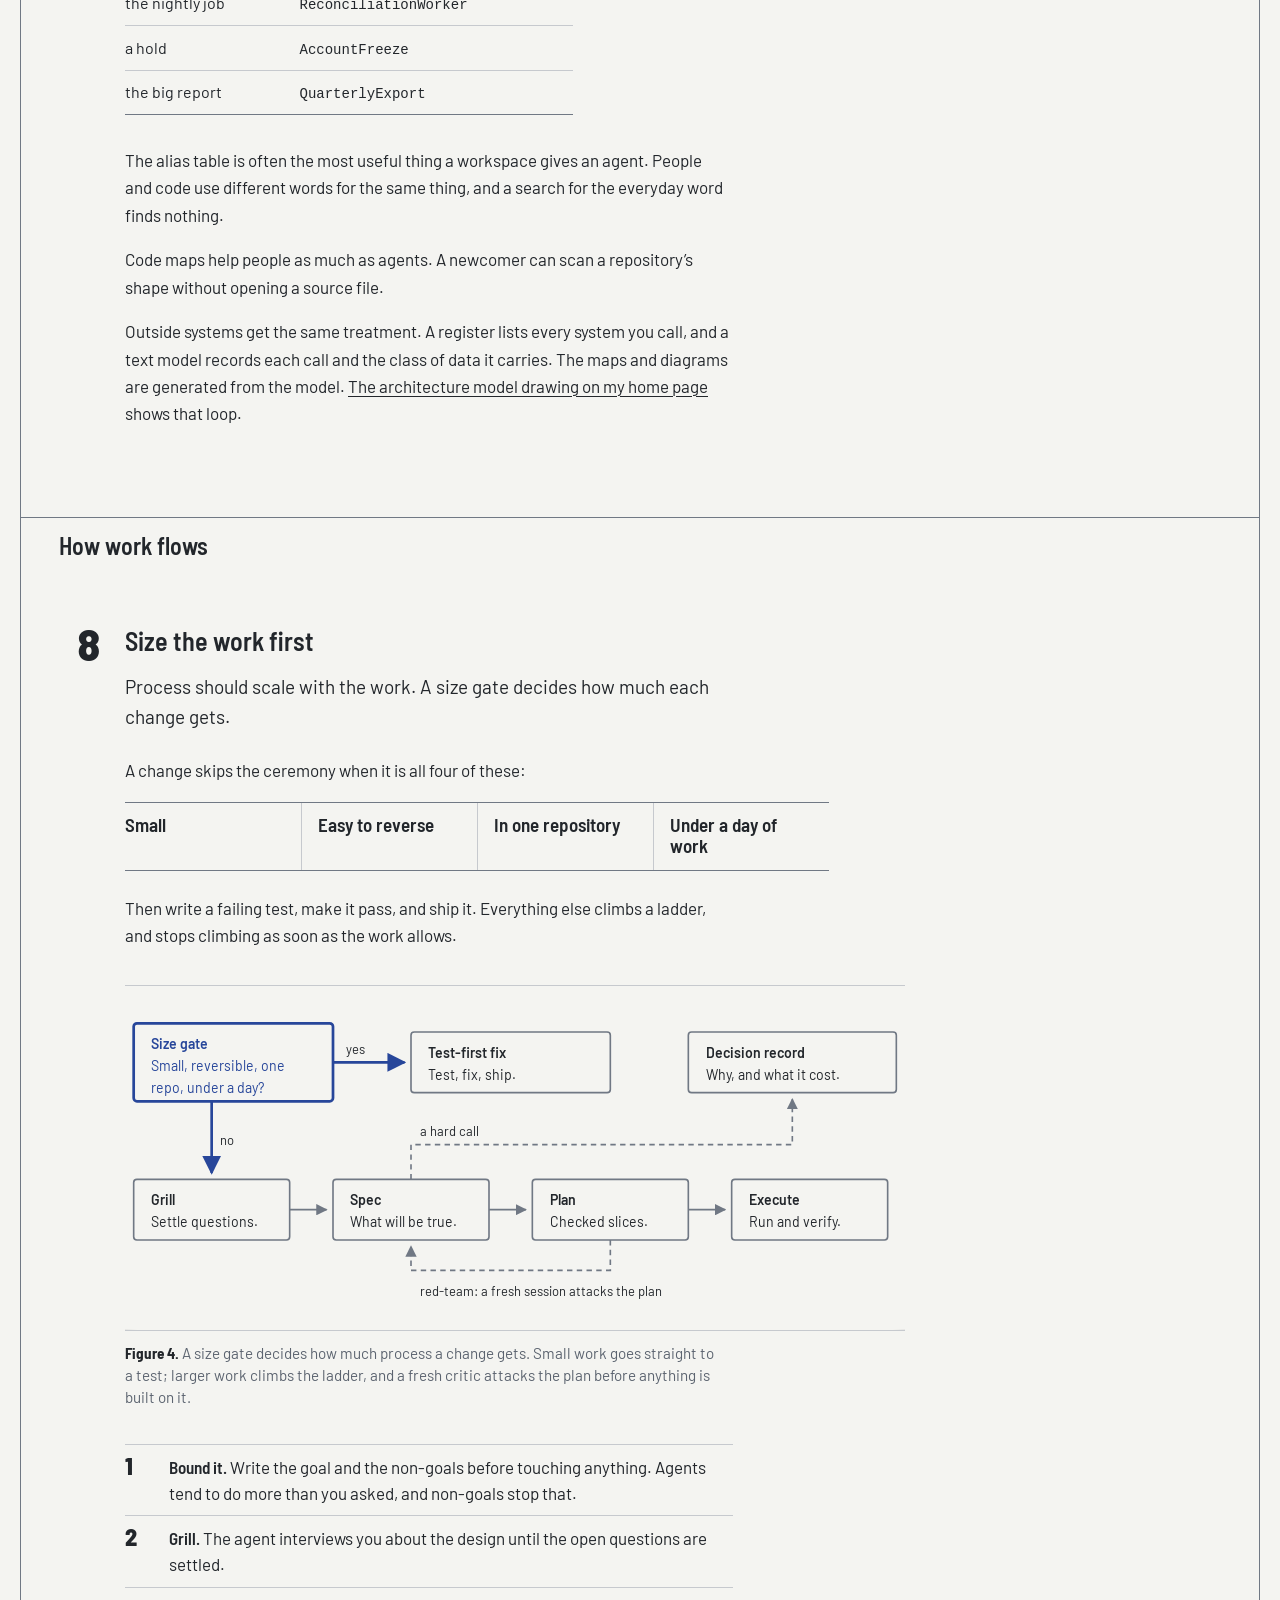
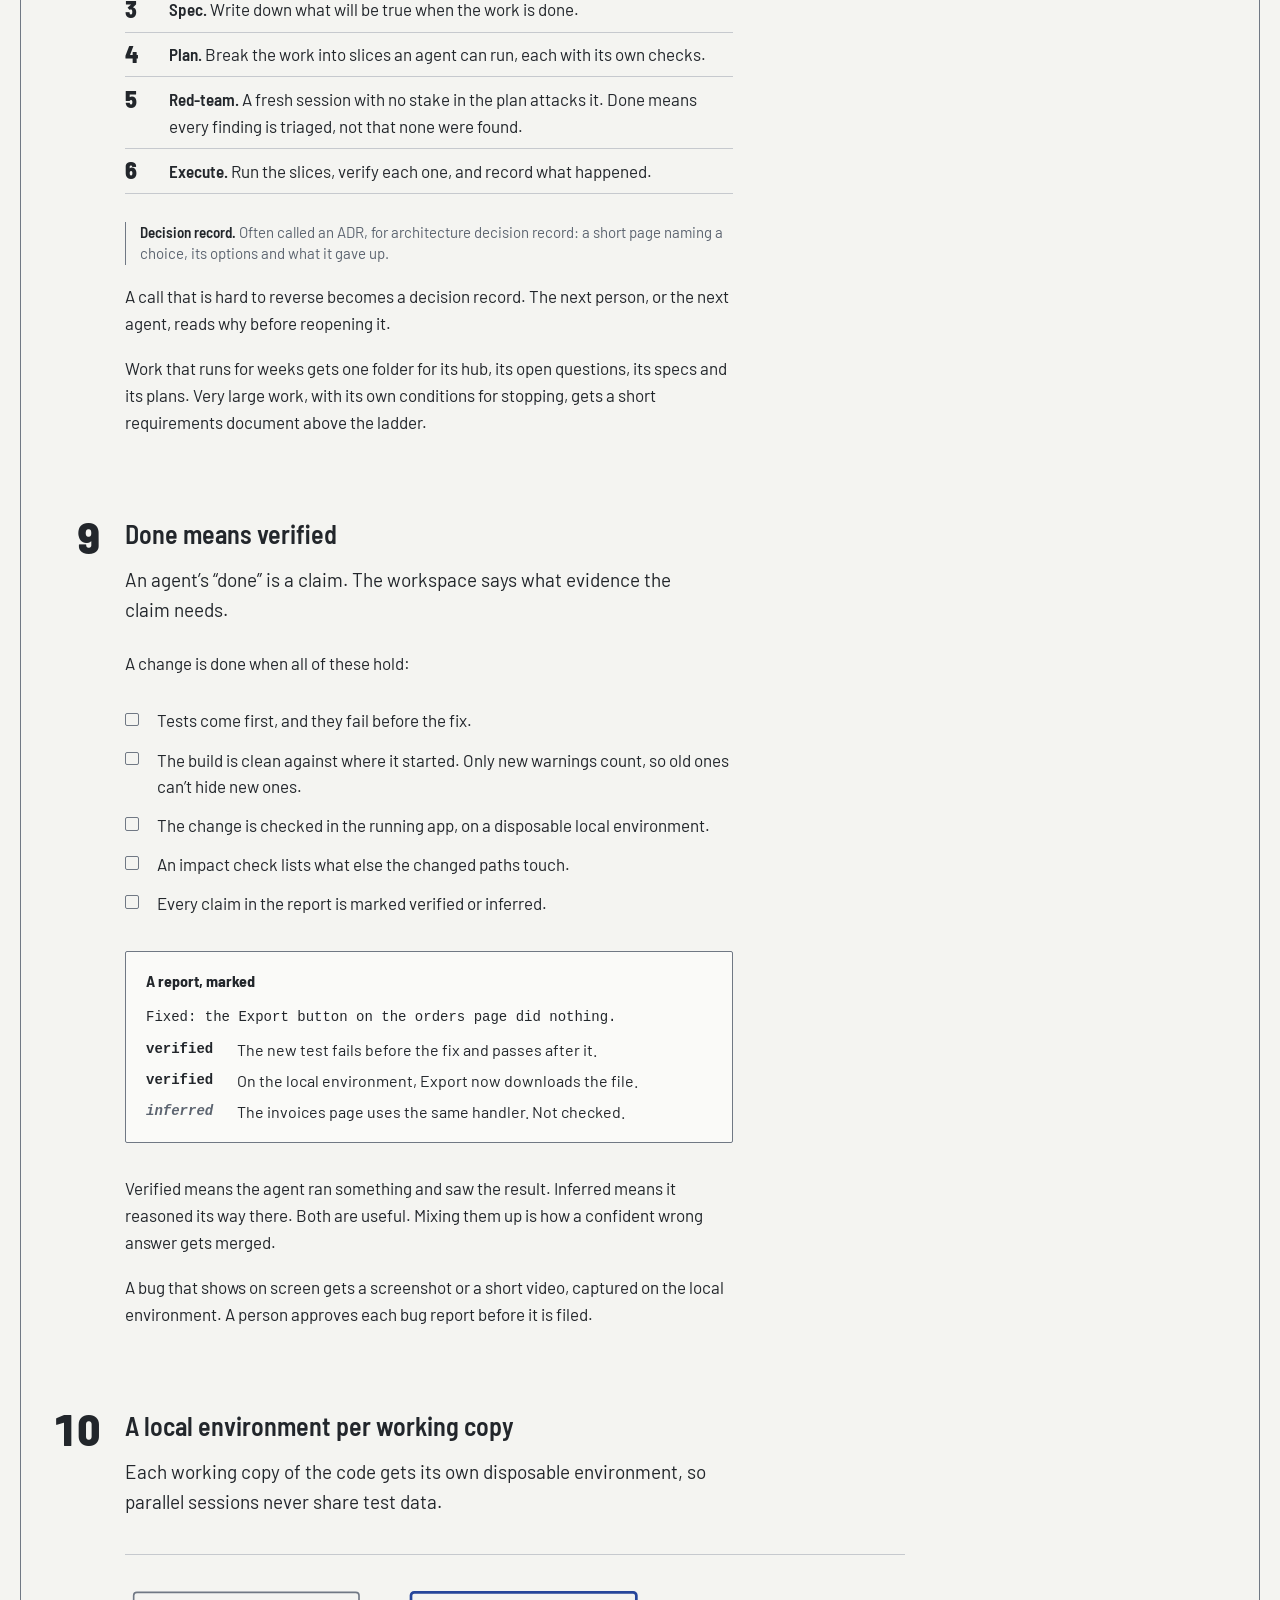
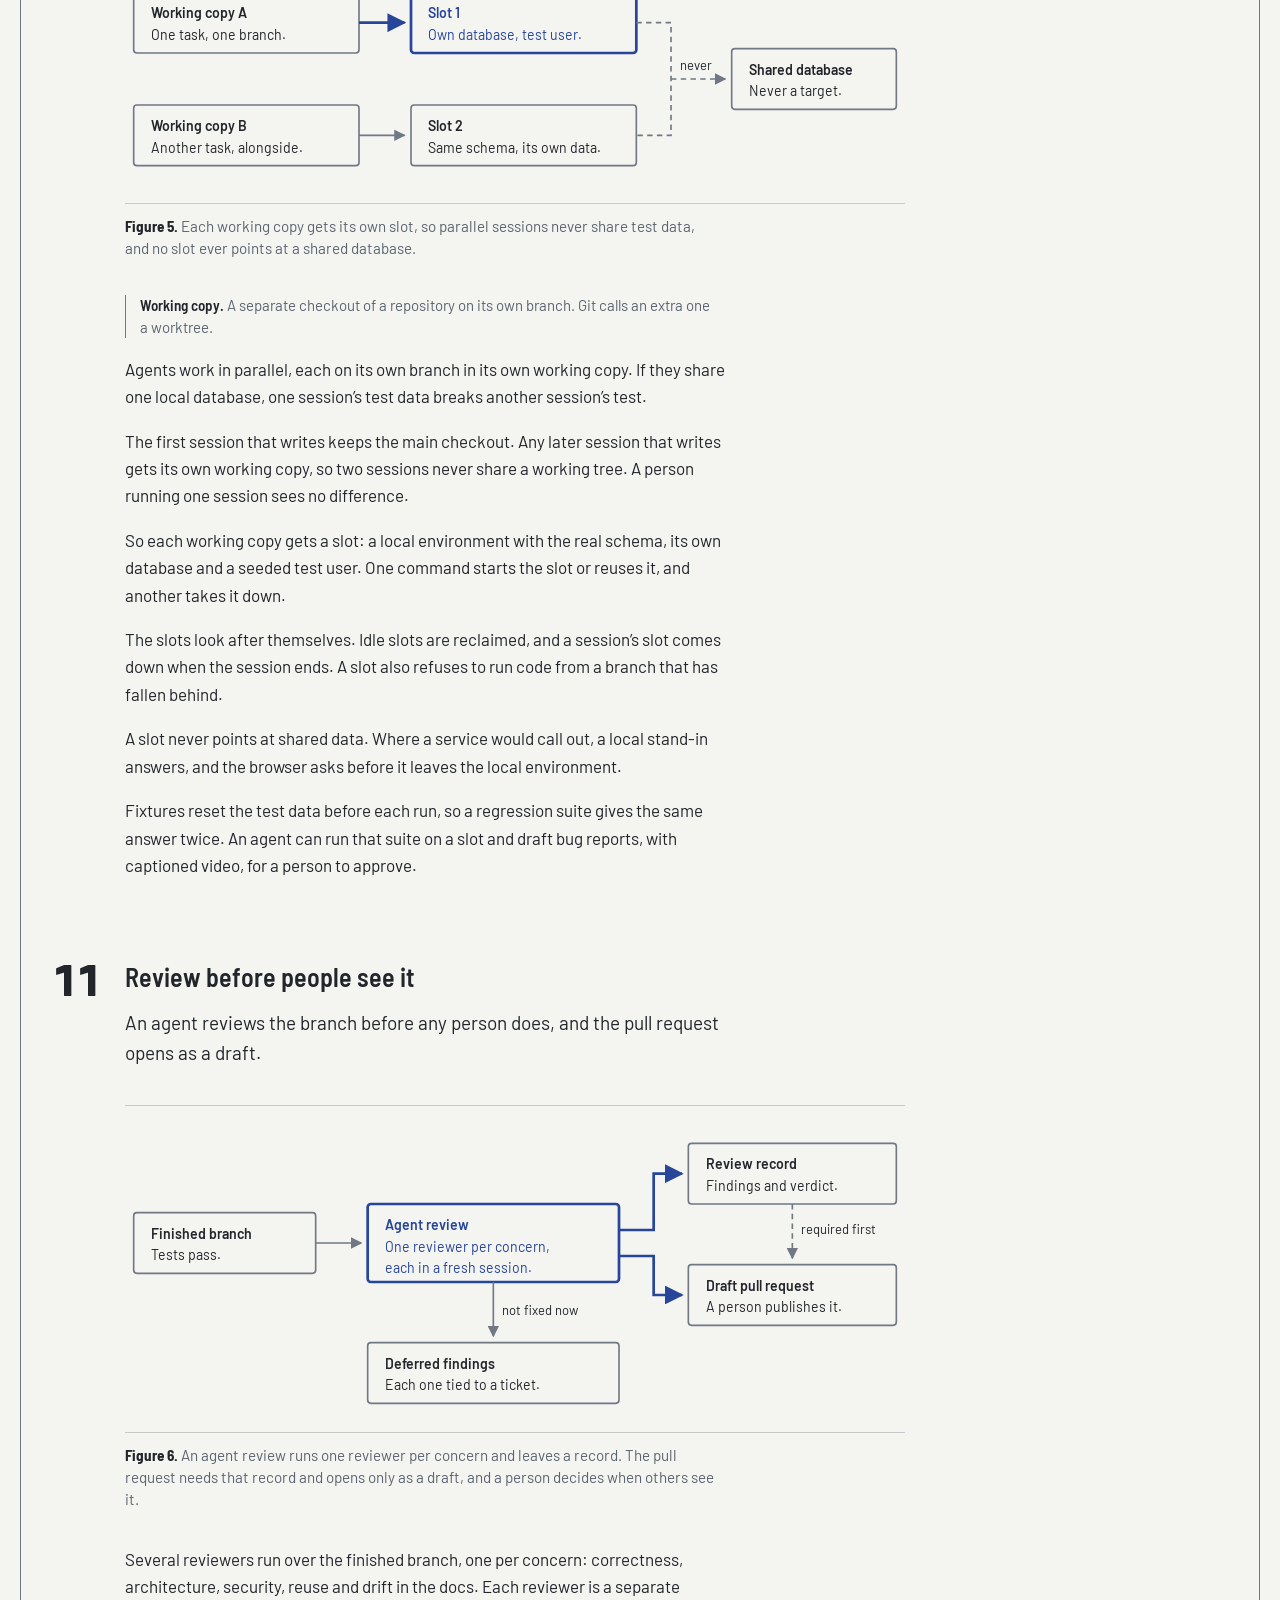
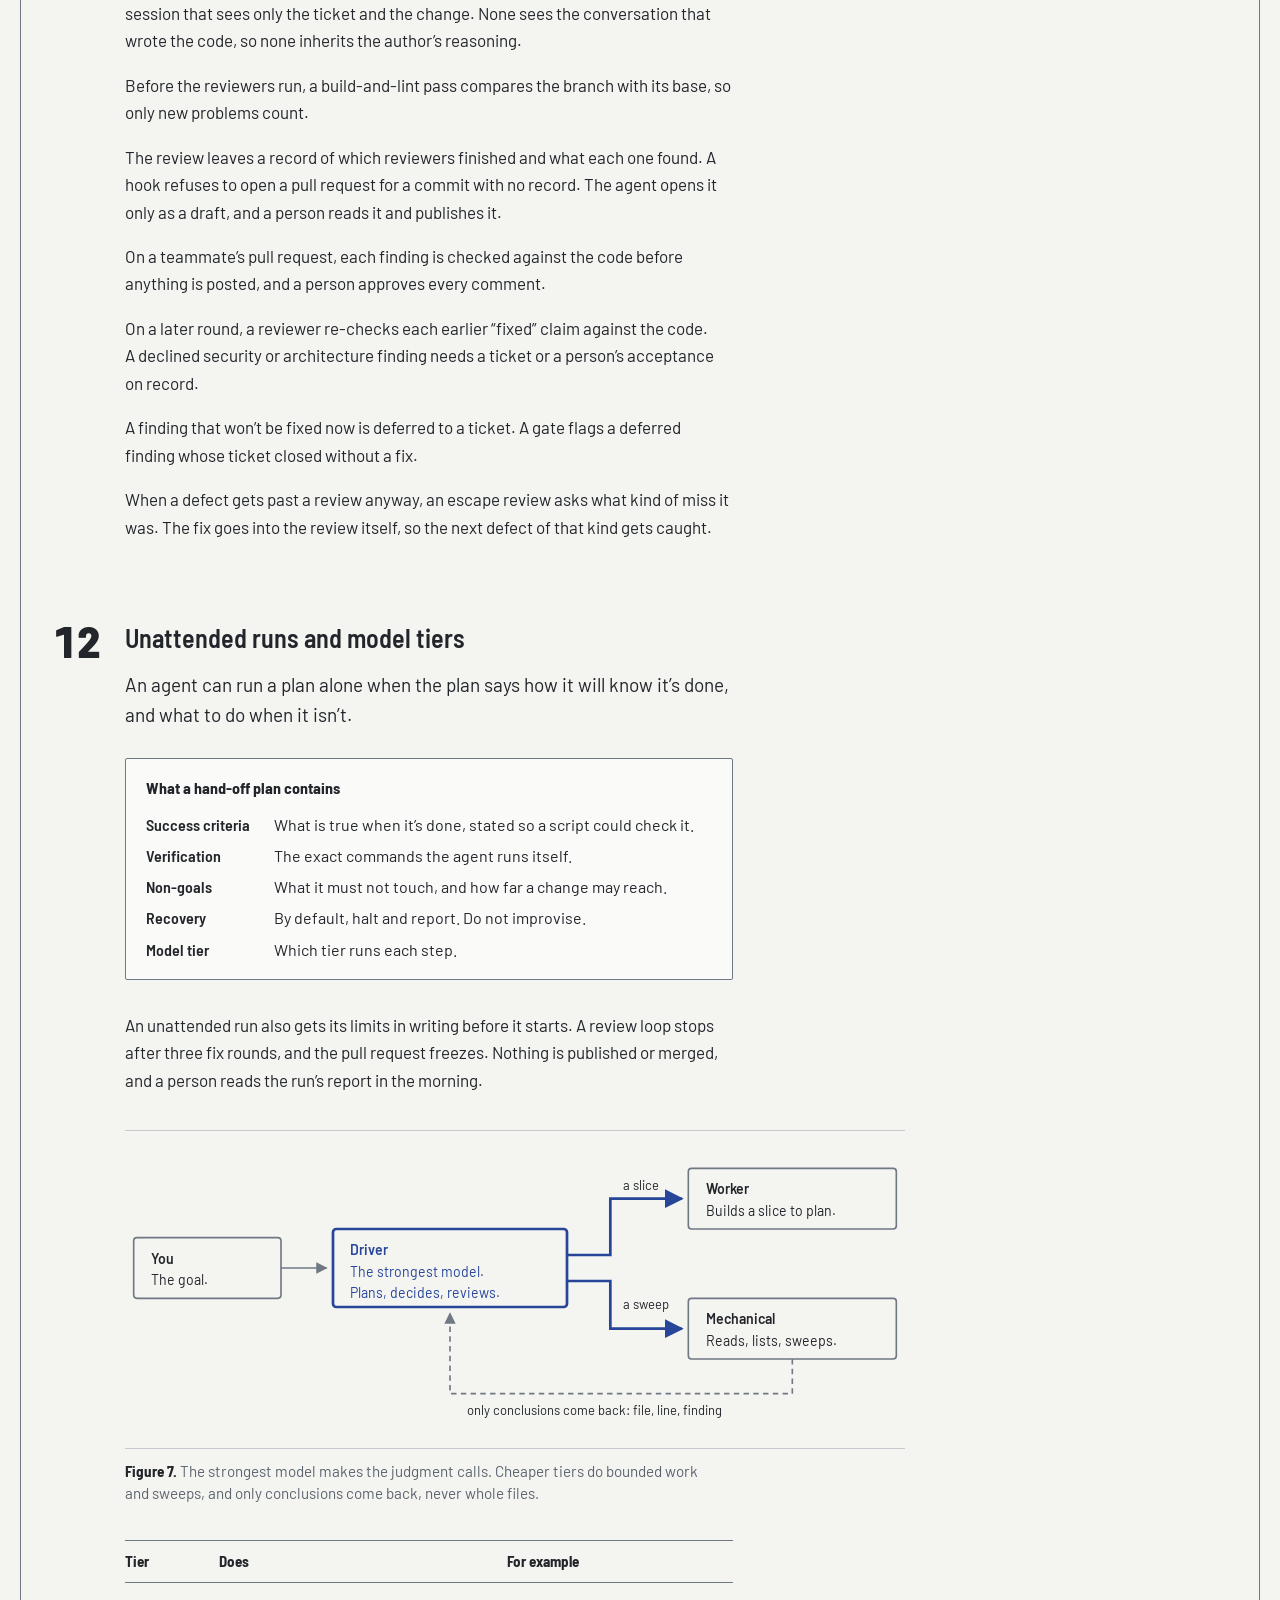
==== commit 0f39205c: "feat: step through the overview sheet and light a row's arrow on hover" ====
--- a/workspace/index.html
+++ b/workspace/index.html
@@ -63,56 +63,57 @@
       </div>
 
       <p class="lede">An agent needs all three to start work oriented. The first two arrive on their own. The third has to be built, and this page is a field guide to building it.</p></div>
-<div class="overview">
+<div class="overview" data-replay data-step-names="What the agent reads first|Size gate|Test first|Local slot|Agent review|Handoff|What keeps it honest|A question someone had to ask becomes a fix">
+<p class="replay-controls" hidden><button type="button" data-replay-mode data-label-off="Follow one change" data-label-on="Show the whole sheet">Follow one change</button> <button type="button" data-replay-back>Back</button> <button type="button" data-replay-next>Next</button> <span data-replay-status aria-live="polite"></span></p>
 <div class="plate has-tall"><svg class="fig-wide" viewBox="0 0 720 424" role="group" aria-label="The workspace on one sheet. An agent reads the contract, the front doors, the docs and the index at the start of every session. A change then moves through a size gate, a test, a local slot, an agent review and a handoff. Drift gates, hooks, eval cases and a stricter path for the machinery check each step. Every question someone had to ask becomes a fix to what the agent reads. The workspace sits beside the code repositories, each pinned at an exact commit.">
 <g font-size="13" fill="currentColor">
-<text x="8" y="18" font-size="12" fill="var(--muted)">WHAT THE AGENT READS FIRST</text>
+<text x="8" y="18" font-size="12" fill="var(--muted)" data-n="1">WHAT THE AGENT READS FIRST</text>
 <text x="8" y="146" font-size="12" fill="var(--muted)">HOW A CHANGE MOVES</text>
-<text x="8" y="274" font-size="12" fill="var(--muted)">WHAT KEEPS IT HONEST</text>
-<a href="#s4"><rect x="8" y="28" width="153" height="56" rx="3" fill="none" stroke="currentColor" stroke-width="1.5"/><text x="20" y="52" font-weight="600">Contract</text><text x="20" y="72">Rules for every tool.</text></a><a href="#s5"><rect x="181" y="28" width="153" height="56" rx="3" fill="none" stroke="currentColor" stroke-width="1.5"/><text x="193" y="52" font-weight="600">Front doors</text><text x="193" y="72">People and agents.</text></a><a href="#s6"><rect x="354" y="28" width="153" height="56" rx="3" fill="none" stroke="currentColor" stroke-width="1.5"/><text x="366" y="52" font-weight="600">Docs</text><text x="366" y="72">One home per fact.</text></a><a href="#s7"><rect x="527" y="28" width="153" height="56" rx="3" fill="none" stroke="currentColor" stroke-width="1.5"/><text x="539" y="52" font-weight="600">Index and maps</text><text x="539" y="72">Your words, its names.</text></a><a href="#s8"><rect x="8" y="156" width="120" height="56" rx="3" fill="none" stroke="var(--link)" stroke-width="2.5"/><text x="20" y="180" font-weight="600" fill="var(--link)">Size gate</text><text x="20" y="200" fill="var(--link)">Small or large?</text></a><a href="#s9"><rect x="146" y="156" width="120" height="56" rx="3" fill="none" stroke="var(--link)" stroke-width="2.5"/><text x="158" y="180" font-weight="600" fill="var(--link)">Test first</text><text x="158" y="200" fill="var(--link)">Done is verified.</text></a><a href="#s10"><rect x="284" y="156" width="120" height="56" rx="3" fill="none" stroke="var(--link)" stroke-width="2.5"/><text x="296" y="180" font-weight="600" fill="var(--link)">Local slot</text><text x="296" y="200" fill="var(--link)">One per copy.</text></a><a href="#s11"><rect x="422" y="156" width="120" height="56" rx="3" fill="none" stroke="var(--link)" stroke-width="2.5"/><text x="434" y="180" font-weight="600" fill="var(--link)">Agent review</text><text x="434" y="200" fill="var(--link)">Then a person.</text></a><a href="#s13"><rect x="560" y="156" width="120" height="56" rx="3" fill="none" stroke="var(--link)" stroke-width="2.5"/><text x="572" y="180" font-weight="600" fill="var(--link)">Handoff</text><text x="572" y="200" fill="var(--link)">Nothing is lost.</text></a><a href="#s14"><rect x="8" y="284" width="153" height="56" rx="3" fill="none" stroke="currentColor" stroke-width="1.5"/><text x="20" y="308" font-weight="600">Drift gates</text><text x="20" y="328">At commit and push.</text></a><a href="#s15"><rect x="181" y="284" width="153" height="56" rx="3" fill="none" stroke="currentColor" stroke-width="1.5"/><text x="193" y="308" font-weight="600">Hooks</text><text x="193" y="328">As the agent acts.</text></a><a href="#s16"><rect x="354" y="284" width="153" height="56" rx="3" fill="none" stroke="currentColor" stroke-width="1.5"/><text x="366" y="308" font-weight="600">Eval cases</text><text x="366" y="328">Guard the guidance.</text></a><a href="#s17"><rect x="527" y="284" width="153" height="56" rx="3" fill="none" stroke="currentColor" stroke-width="1.5"/><text x="539" y="308" font-weight="600">Machinery</text><text x="539" y="328">A stricter path.</text></a>
+<text x="8" y="274" font-size="12" fill="var(--muted)" data-n="7">WHAT KEEPS IT HONEST</text>
+<a href="#s4" data-row="reads" data-n="1 8"><rect x="8" y="28" width="153" height="56" rx="3" fill="none" stroke="currentColor" stroke-width="1.5"/><text x="20" y="52" font-weight="600">Contract</text><text x="20" y="72">Rules for every tool.</text></a><a href="#s5" data-row="reads" data-n="1 8"><rect x="181" y="28" width="153" height="56" rx="3" fill="none" stroke="currentColor" stroke-width="1.5"/><text x="193" y="52" font-weight="600">Front doors</text><text x="193" y="72">People and agents.</text></a><a href="#s6" data-row="reads" data-n="1 8"><rect x="354" y="28" width="153" height="56" rx="3" fill="none" stroke="currentColor" stroke-width="1.5"/><text x="366" y="52" font-weight="600">Docs</text><text x="366" y="72">One home per fact.</text></a><a href="#s7" data-row="reads" data-n="1 8"><rect x="527" y="28" width="153" height="56" rx="3" fill="none" stroke="currentColor" stroke-width="1.5"/><text x="539" y="52" font-weight="600">Index and maps</text><text x="539" y="72">Your words, its names.</text></a><a href="#s8" data-row="moves" data-n="2"><rect x="8" y="156" width="120" height="56" rx="3" fill="none" stroke="var(--link)" stroke-width="2.5"/><text x="20" y="180" font-weight="600" fill="var(--link)">Size gate</text><text x="20" y="200" fill="var(--link)">Small or large?</text></a><a href="#s9" data-row="moves" data-n="3"><rect x="146" y="156" width="120" height="56" rx="3" fill="none" stroke="var(--link)" stroke-width="2.5"/><text x="158" y="180" font-weight="600" fill="var(--link)">Test first</text><text x="158" y="200" fill="var(--link)">Done is verified.</text></a><a href="#s10" data-row="moves" data-n="4"><rect x="284" y="156" width="120" height="56" rx="3" fill="none" stroke="var(--link)" stroke-width="2.5"/><text x="296" y="180" font-weight="600" fill="var(--link)">Local slot</text><text x="296" y="200" fill="var(--link)">One per copy.</text></a><a href="#s11" data-row="moves" data-n="5"><rect x="422" y="156" width="120" height="56" rx="3" fill="none" stroke="var(--link)" stroke-width="2.5"/><text x="434" y="180" font-weight="600" fill="var(--link)">Agent review</text><text x="434" y="200" fill="var(--link)">Then a person.</text></a><a href="#s13" data-row="moves" data-n="6"><rect x="560" y="156" width="120" height="56" rx="3" fill="none" stroke="var(--link)" stroke-width="2.5"/><text x="572" y="180" font-weight="600" fill="var(--link)">Handoff</text><text x="572" y="200" fill="var(--link)">Nothing is lost.</text></a><a href="#s14" data-row="honest" data-n="7"><rect x="8" y="284" width="153" height="56" rx="3" fill="none" stroke="currentColor" stroke-width="1.5"/><text x="20" y="308" font-weight="600">Drift gates</text><text x="20" y="328">At commit and push.</text></a><a href="#s15" data-row="honest" data-n="7"><rect x="181" y="284" width="153" height="56" rx="3" fill="none" stroke="currentColor" stroke-width="1.5"/><text x="193" y="308" font-weight="600">Hooks</text><text x="193" y="328">As the agent acts.</text></a><a href="#s16" data-row="honest" data-n="7"><rect x="354" y="284" width="153" height="56" rx="3" fill="none" stroke="currentColor" stroke-width="1.5"/><text x="366" y="308" font-weight="600">Eval cases</text><text x="366" y="328">Guard the guidance.</text></a><a href="#s17" data-row="honest" data-n="7"><rect x="527" y="284" width="153" height="56" rx="3" fill="none" stroke="currentColor" stroke-width="1.5"/><text x="539" y="308" font-weight="600">Machinery</text><text x="539" y="328">A stricter path.</text></a>
 <text x="8" y="370" font-size="12" fill="var(--muted)">WHAT IT SITS BESIDE</text>
 <a href="#s3"><rect x="8" y="380" width="672" height="36" rx="3" fill="none" stroke="currentColor" stroke-width="1.5"/><text x="20" y="403" font-weight="600">Your code</text><text x="118" y="403">Pinned at an exact commit.</text></a>
-<text x="232" y="114" font-size="12">read at the start of every session</text>
-<text x="232" y="246" font-size="12">checks each step</text>
-<a href="#s18"><text x="694" y="114" font-size="12" text-anchor="end">a question someone had to ask becomes a fix</text></a>
+<text x="232" y="114" font-size="12" data-edge="reads" data-n="1">read at the start of every session</text>
+<text x="232" y="246" font-size="12" data-edge="honest" data-n="7">checks each step</text>
+<a href="#s18" data-edge="loop" data-n="8"><text x="694" y="114" font-size="12" text-anchor="end">a question someone had to ask becomes a fix</text></a>
 </g>
 <g fill="none" stroke="currentColor" stroke-width="1.5">
-<line x1="222" y1="84" x2="222" y2="140" marker-end="url(#arw)"/>
-<line x1="222" y1="284" x2="222" y2="218" marker-end="url(#arw)"/>
-<line x1="128" y1="184" x2="140" y2="184" stroke="var(--link)" stroke-width="2.5" marker-end="url(#arwb)"/><line x1="266" y1="184" x2="278" y2="184" stroke="var(--link)" stroke-width="2.5" marker-end="url(#arwb)"/><line x1="404" y1="184" x2="416" y2="184" stroke="var(--link)" stroke-width="2.5" marker-end="url(#arwb)"/><line x1="542" y1="184" x2="554" y2="184" stroke="var(--link)" stroke-width="2.5" marker-end="url(#arwb)"/>
-<path d="M680 184 L704 184 L704 56 L686 56" marker-end="url(#arw)" stroke-dasharray="5 4"/>
+<line data-edge="reads" data-n="1" x1="222" y1="84" x2="222" y2="140" marker-end="url(#arw)"/>
+<line data-edge="honest" data-n="7" x1="222" y1="284" x2="222" y2="218" marker-end="url(#arw)"/>
+<line data-edge="moves" data-n="3" x1="128" y1="184" x2="140" y2="184" stroke="var(--link)" stroke-width="2.5" marker-end="url(#arwb)"/><line data-edge="moves" data-n="4" x1="266" y1="184" x2="278" y2="184" stroke="var(--link)" stroke-width="2.5" marker-end="url(#arwb)"/><line data-edge="moves" data-n="5" x1="404" y1="184" x2="416" y2="184" stroke="var(--link)" stroke-width="2.5" marker-end="url(#arwb)"/><line data-edge="moves" data-n="6" x1="542" y1="184" x2="554" y2="184" stroke="var(--link)" stroke-width="2.5" marker-end="url(#arwb)"/>
+<path data-edge="loop" data-n="8" d="M680 184 L704 184 L704 56 L686 56" marker-end="url(#arw)" stroke-dasharray="5 4"/>
 </g>
 </svg>
 <!--tall--><svg class="fig-tall" viewBox="0 0 360 774" role="group" aria-label="The workspace on one sheet. An agent reads the contract, the front doors, the docs and the index at the start of every session. A change then moves through a size gate, a test, a local slot, an agent review and a handoff. Drift gates, hooks, eval cases and a stricter path for the machinery check each step. Every question someone had to ask becomes a fix to what the agent reads. The workspace sits beside the code repositories, each pinned at an exact commit.">
 <g fill="none">
-<path d="M20 146 L20 204" stroke="currentColor" stroke-width="1.5" marker-end="url(#arw)"/>
-<path d="M166 266 L166 285" stroke="var(--link)" stroke-width="2.5" marker-end="url(#arwb)"/>
-<path d="M166 324 L166 343" stroke="var(--link)" stroke-width="2.5" marker-end="url(#arwb)"/>
-<path d="M166 382 L166 401" stroke="var(--link)" stroke-width="2.5" marker-end="url(#arwb)"/>
-<path d="M166 440 L166 459" stroke="var(--link)" stroke-width="2.5" marker-end="url(#arwb)"/>
-<path d="M324 480 L342 480 L342 148" stroke="currentColor" stroke-width="1.5" stroke-dasharray="5 4" marker-end="url(#arw)"/>
-<path d="M20 540 L20 506" stroke="currentColor" stroke-width="1.5" marker-end="url(#arw)"/>
+<path data-edge="reads" data-n="1" d="M20 146 L20 204" stroke="currentColor" stroke-width="1.5" marker-end="url(#arw)"/>
+<path data-edge="moves" data-n="3" d="M166 266 L166 285" stroke="var(--link)" stroke-width="2.5" marker-end="url(#arwb)"/>
+<path data-edge="moves" data-n="4" d="M166 324 L166 343" stroke="var(--link)" stroke-width="2.5" marker-end="url(#arwb)"/>
+<path data-edge="moves" data-n="5" d="M166 382 L166 401" stroke="var(--link)" stroke-width="2.5" marker-end="url(#arwb)"/>
+<path data-edge="moves" data-n="6" d="M166 440 L166 459" stroke="var(--link)" stroke-width="2.5" marker-end="url(#arwb)"/>
+<path data-edge="loop" data-n="8" d="M324 480 L342 480 L342 148" stroke="currentColor" stroke-width="1.5" stroke-dasharray="5 4" marker-end="url(#arw)"/>
+<path data-edge="honest" data-n="7" d="M20 540 L20 506" stroke="currentColor" stroke-width="1.5" marker-end="url(#arw)"/>
 </g>
 <g font-size="13" fill="currentColor">
-<text x="8" y="14" font-size="12" fill="var(--muted)">WHAT THE AGENT READS FIRST</text>
-<a href="#s4"><rect x="8" y="22" width="164" height="56" rx="3" fill="none" stroke="currentColor" stroke-width="1.5"/><text x="20" y="46" font-weight="600">Contract</text><text x="20" y="66">Rules for every tool.</text></a>
-<a href="#s5"><rect x="188" y="22" width="164" height="56" rx="3" fill="none" stroke="currentColor" stroke-width="1.5"/><text x="200" y="46" font-weight="600">Front doors</text><text x="200" y="66">People and agents.</text></a>
-<a href="#s6"><rect x="8" y="86" width="164" height="56" rx="3" fill="none" stroke="currentColor" stroke-width="1.5"/><text x="20" y="110" font-weight="600">Docs</text><text x="20" y="130">One home per fact.</text></a>
-<a href="#s7"><rect x="188" y="86" width="164" height="56" rx="3" fill="none" stroke="currentColor" stroke-width="1.5"/><text x="200" y="110" font-weight="600">Index and maps</text><text x="200" y="130">Your words, its names.</text></a>
-<text x="28" y="164" font-size="12">read at the start of every session</text>
-<a href="#s18"><text x="332" y="184" font-size="12" text-anchor="end">a question someone had to ask</text><text x="332" y="199" font-size="12" text-anchor="end">becomes a fix</text></a>
+<text x="8" y="14" font-size="12" fill="var(--muted)" data-n="1">WHAT THE AGENT READS FIRST</text>
+<a href="#s4" data-row="reads" data-n="1 8"><rect x="8" y="22" width="164" height="56" rx="3" fill="none" stroke="currentColor" stroke-width="1.5"/><text x="20" y="46" font-weight="600">Contract</text><text x="20" y="66">Rules for every tool.</text></a>
+<a href="#s5" data-row="reads" data-n="1 8"><rect x="188" y="22" width="164" height="56" rx="3" fill="none" stroke="currentColor" stroke-width="1.5"/><text x="200" y="46" font-weight="600">Front doors</text><text x="200" y="66">People and agents.</text></a>
+<a href="#s6" data-row="reads" data-n="1 8"><rect x="8" y="86" width="164" height="56" rx="3" fill="none" stroke="currentColor" stroke-width="1.5"/><text x="20" y="110" font-weight="600">Docs</text><text x="20" y="130">One home per fact.</text></a>
+<a href="#s7" data-row="reads" data-n="1 8"><rect x="188" y="86" width="164" height="56" rx="3" fill="none" stroke="currentColor" stroke-width="1.5"/><text x="200" y="110" font-weight="600">Index and maps</text><text x="200" y="130">Your words, its names.</text></a>
+<text x="28" y="164" font-size="12" data-edge="reads" data-n="1">read at the start of every session</text>
+<a href="#s18" data-edge="loop" data-n="8"><text x="332" y="184" font-size="12" text-anchor="end">a question someone had to ask</text><text x="332" y="199" font-size="12" text-anchor="end">becomes a fix</text></a>
 <text x="8" y="222" font-size="12" fill="var(--muted)">HOW A CHANGE MOVES</text>
-<a href="#s8"><rect x="8" y="230" width="316" height="36" rx="3" fill="none" stroke="var(--link)" stroke-width="2.5"/><text x="20" y="253" font-weight="600" fill="var(--link)">Size gate</text><text x="118" y="253" fill="var(--link)">Small or large?</text></a>
-<a href="#s9"><rect x="8" y="288" width="316" height="36" rx="3" fill="none" stroke="var(--link)" stroke-width="2.5"/><text x="20" y="311" font-weight="600" fill="var(--link)">Test first</text><text x="118" y="311" fill="var(--link)">Done is verified.</text></a>
-<a href="#s10"><rect x="8" y="346" width="316" height="36" rx="3" fill="none" stroke="var(--link)" stroke-width="2.5"/><text x="20" y="369" font-weight="600" fill="var(--link)">Local slot</text><text x="118" y="369" fill="var(--link)">One per copy.</text></a>
-<a href="#s11"><rect x="8" y="404" width="316" height="36" rx="3" fill="none" stroke="var(--link)" stroke-width="2.5"/><text x="20" y="427" font-weight="600" fill="var(--link)">Agent review</text><text x="118" y="427" fill="var(--link)">Then a person.</text></a>
-<a href="#s13"><rect x="8" y="462" width="316" height="36" rx="3" fill="none" stroke="var(--link)" stroke-width="2.5"/><text x="20" y="485" font-weight="600" fill="var(--link)">Handoff</text><text x="118" y="485" fill="var(--link)">Nothing is lost.</text></a>
-<text x="28" y="528" font-size="12">checks each step</text>
-<text x="8" y="558" font-size="12" fill="var(--muted)">WHAT KEEPS IT HONEST</text>
-<a href="#s14"><rect x="8" y="566" width="164" height="56" rx="3" fill="none" stroke="currentColor" stroke-width="1.5"/><text x="20" y="590" font-weight="600">Drift gates</text><text x="20" y="610">At commit and push.</text></a>
-<a href="#s15"><rect x="188" y="566" width="164" height="56" rx="3" fill="none" stroke="currentColor" stroke-width="1.5"/><text x="200" y="590" font-weight="600">Hooks</text><text x="200" y="610">As the agent acts.</text></a>
-<a href="#s16"><rect x="8" y="630" width="164" height="56" rx="3" fill="none" stroke="currentColor" stroke-width="1.5"/><text x="20" y="654" font-weight="600">Eval cases</text><text x="20" y="674">Guard the guidance.</text></a>
-<a href="#s17"><rect x="188" y="630" width="164" height="56" rx="3" fill="none" stroke="currentColor" stroke-width="1.5"/><text x="200" y="654" font-weight="600">Machinery</text><text x="200" y="674">A stricter path.</text></a>
+<a href="#s8" data-row="moves" data-n="2"><rect x="8" y="230" width="316" height="36" rx="3" fill="none" stroke="var(--link)" stroke-width="2.5"/><text x="20" y="253" font-weight="600" fill="var(--link)">Size gate</text><text x="118" y="253" fill="var(--link)">Small or large?</text></a>
+<a href="#s9" data-row="moves" data-n="3"><rect x="8" y="288" width="316" height="36" rx="3" fill="none" stroke="var(--link)" stroke-width="2.5"/><text x="20" y="311" font-weight="600" fill="var(--link)">Test first</text><text x="118" y="311" fill="var(--link)">Done is verified.</text></a>
+<a href="#s10" data-row="moves" data-n="4"><rect x="8" y="346" width="316" height="36" rx="3" fill="none" stroke="var(--link)" stroke-width="2.5"/><text x="20" y="369" font-weight="600" fill="var(--link)">Local slot</text><text x="118" y="369" fill="var(--link)">One per copy.</text></a>
+<a href="#s11" data-row="moves" data-n="5"><rect x="8" y="404" width="316" height="36" rx="3" fill="none" stroke="var(--link)" stroke-width="2.5"/><text x="20" y="427" font-weight="600" fill="var(--link)">Agent review</text><text x="118" y="427" fill="var(--link)">Then a person.</text></a>
+<a href="#s13" data-row="moves" data-n="6"><rect x="8" y="462" width="316" height="36" rx="3" fill="none" stroke="var(--link)" stroke-width="2.5"/><text x="20" y="485" font-weight="600" fill="var(--link)">Handoff</text><text x="118" y="485" fill="var(--link)">Nothing is lost.</text></a>
+<text x="28" y="528" font-size="12" data-edge="honest" data-n="7">checks each step</text>
+<text x="8" y="558" font-size="12" fill="var(--muted)" data-n="7">WHAT KEEPS IT HONEST</text>
+<a href="#s14" data-row="honest" data-n="7"><rect x="8" y="566" width="164" height="56" rx="3" fill="none" stroke="currentColor" stroke-width="1.5"/><text x="20" y="590" font-weight="600">Drift gates</text><text x="20" y="610">At commit and push.</text></a>
+<a href="#s15" data-row="honest" data-n="7"><rect x="188" y="566" width="164" height="56" rx="3" fill="none" stroke="currentColor" stroke-width="1.5"/><text x="200" y="590" font-weight="600">Hooks</text><text x="200" y="610">As the agent acts.</text></a>
+<a href="#s16" data-row="honest" data-n="7"><rect x="8" y="630" width="164" height="56" rx="3" fill="none" stroke="currentColor" stroke-width="1.5"/><text x="20" y="654" font-weight="600">Eval cases</text><text x="20" y="674">Guard the guidance.</text></a>
+<a href="#s17" data-row="honest" data-n="7"><rect x="188" y="630" width="164" height="56" rx="3" fill="none" stroke="currentColor" stroke-width="1.5"/><text x="200" y="654" font-weight="600">Machinery</text><text x="200" y="674">A stricter path.</text></a>
 <text x="8" y="714" font-size="12" fill="var(--muted)">WHAT IT SITS BESIDE</text>
 <a href="#s3"><rect x="8" y="722" width="344" height="36" rx="3" fill="none" stroke="currentColor" stroke-width="1.5"/><text x="20" y="745" font-weight="600">Your code</text><text x="118" y="745">Pinned at an exact commit.</text></a>
 </g>
--- a/styles.css
+++ b/styles.css
@@ -675,6 +675,7 @@
 }
 .replay-controls button:disabled { opacity: 0.4; cursor: default; }
 .replay-controls [data-replay-status] { color: var(--muted); margin-inline-start: 0.25rem; }
+.replay-controls[hidden] { display: none; }
 @media (max-width: 640px) {
   .replay-arms { grid-template-columns: 1fr; gap: 1rem 0; }
 }
@@ -793,6 +794,29 @@
 .overview svg a rect { pointer-events: all; }
 .overview svg a:hover rect, .overview svg a:focus-visible rect { stroke: var(--link); stroke-width: 2.5; fill: color-mix(in srgb, var(--link) 14%, transparent); }
 .overview svg a:hover text, .overview svg a:focus-visible text { fill: var(--link); }
+/* The overview sheet's two interactions. Both only recolour what is already drawn.
+   Highlight: resting on a box, or focusing it, lights the arrow and label of that box's row. */
+.overview svg:has(a[data-row="reads"]:is(:hover, :focus-visible)) :is(line, path)[data-edge="reads"],
+.overview svg:has(a[data-row="honest"]:is(:hover, :focus-visible)) :is(line, path)[data-edge="honest"],
+.overview svg:has(a[href="#s13"]:is(:hover, :focus-visible)) path[data-edge="loop"],
+.overview svg:has(a[data-edge="loop"]:is(:hover, :focus-visible)) path[data-edge="loop"] { stroke: var(--link); stroke-width: 2.5; marker-end: url(#arwb); }
+.overview svg:has(a[data-row="reads"]:is(:hover, :focus-visible)) text[data-edge="reads"],
+.overview svg:has(a[data-row="honest"]:is(:hover, :focus-visible)) text[data-edge="honest"],
+.overview svg:has(a[href="#s13"]:is(:hover, :focus-visible)) a[data-edge="loop"] text { fill: var(--link); }
+/* Stepping (replay.js): the current step takes the accent and the rest of the sheet recedes to the
+   muted colour. Nothing is hidden, so the drawing keeps its size and every box stays a link. */
+.overview .replay-controls { border-block-end: 0; padding-block-end: 0.75rem; }
+.overview.is-stepping svg text, .overview.is-stepping svg a text { fill: var(--muted); }
+.overview.is-stepping svg :is(rect, line, path) { stroke: var(--muted); stroke-width: 1.5; marker-end: none; }
+.overview.is-stepping svg a.is-current rect { stroke: var(--link); stroke-width: 2.5; fill: color-mix(in srgb, var(--link) 14%, transparent); }
+.overview.is-stepping svg .is-current text, .overview.is-stepping svg text.is-current { fill: var(--link); }
+.overview.is-stepping svg :is(line, path).is-current { stroke: var(--link); stroke-width: 2.5; marker-end: url(#arwb); }
+.overview.is-stepping svg a:is(:hover, :focus-visible) rect { stroke: var(--link); stroke-width: 2.5; }
+.overview.is-stepping svg a:is(:hover, :focus-visible) text { fill: var(--link); }
+@media (prefers-reduced-motion: no-preference) {
+  .overview svg :is(rect, line, path) { transition: stroke 150ms, fill 150ms; }
+  .overview svg text { transition: fill 150ms; }
+}
 .ov-cap { margin: 0.6rem 0 0; font-size: 0.95rem; line-height: 1.45; color: var(--muted); }
 
 .closing { margin-block-start: clamp(3rem, 7vw, 4.5rem); padding-block-start: 1.25rem; border-block-start: 1.5px solid var(--line); max-width: 38rem; font-size: 1.1875rem; line-height: 1.5; }
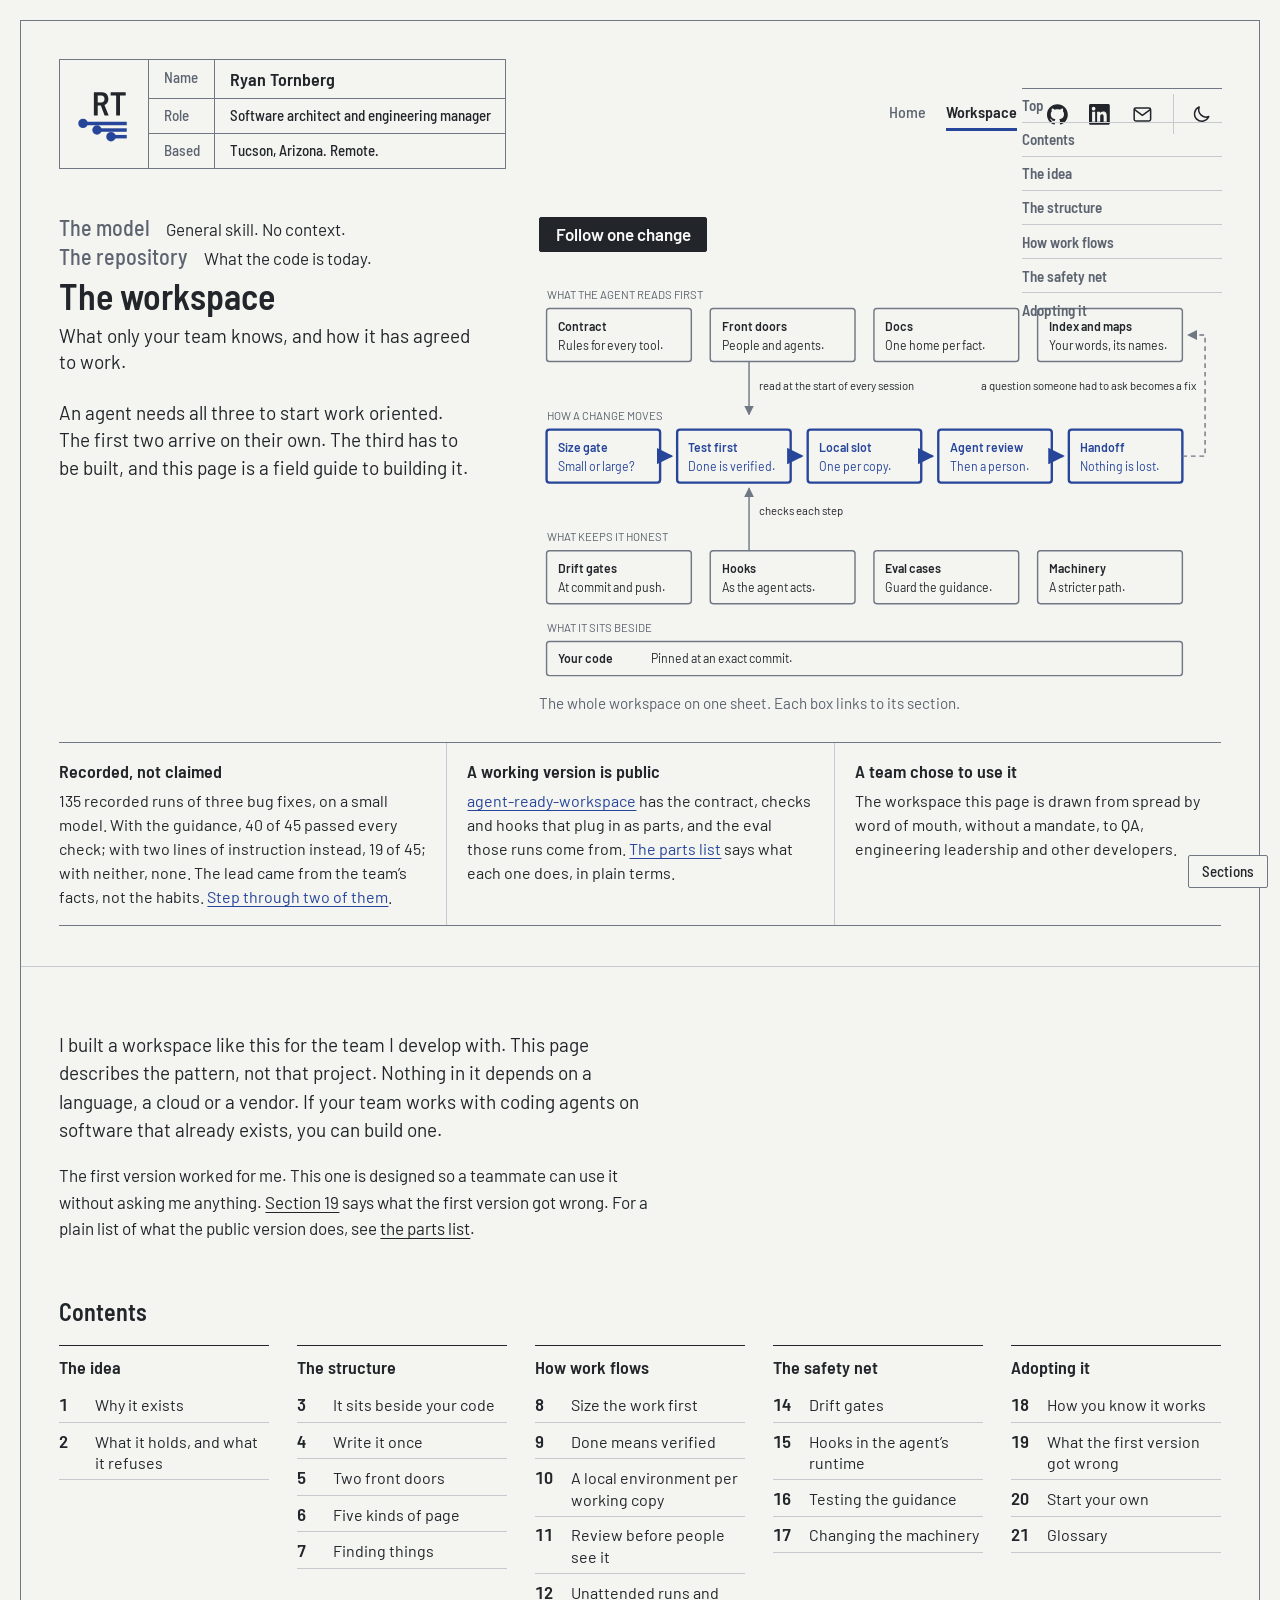
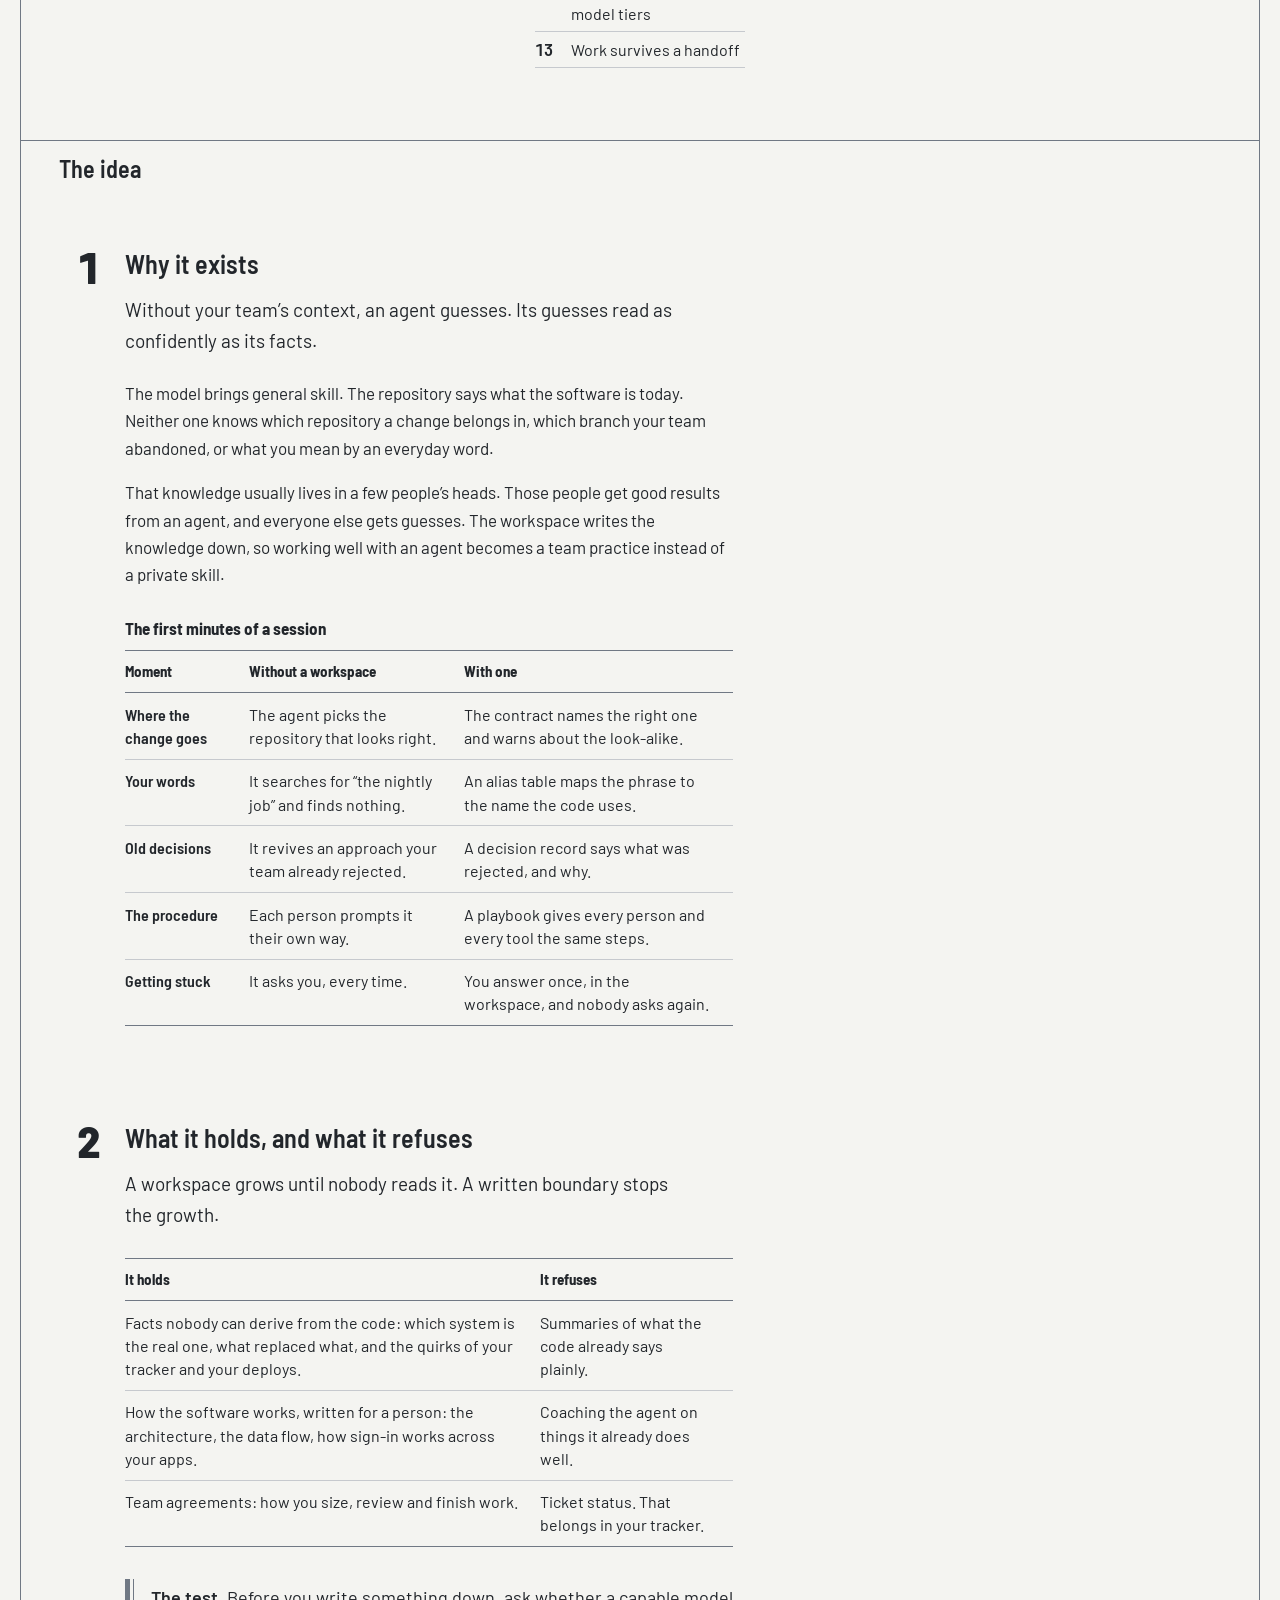
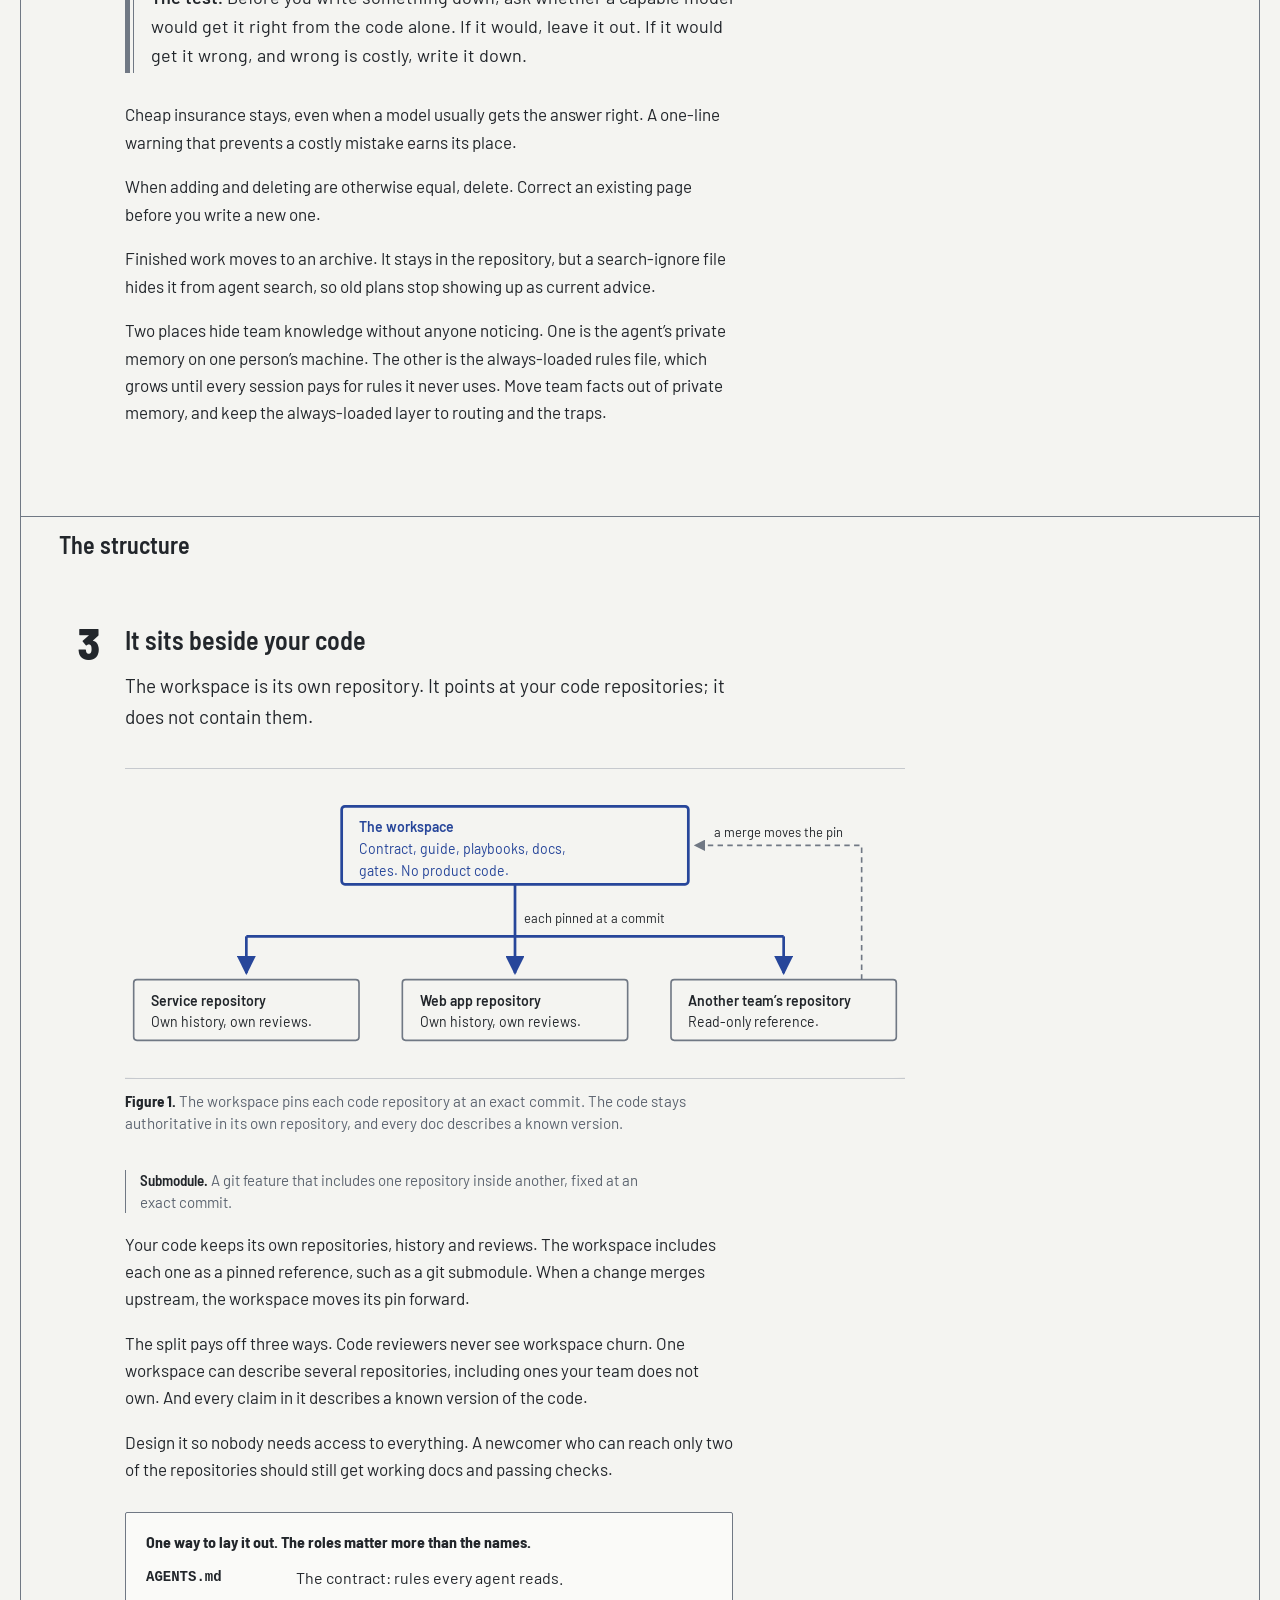
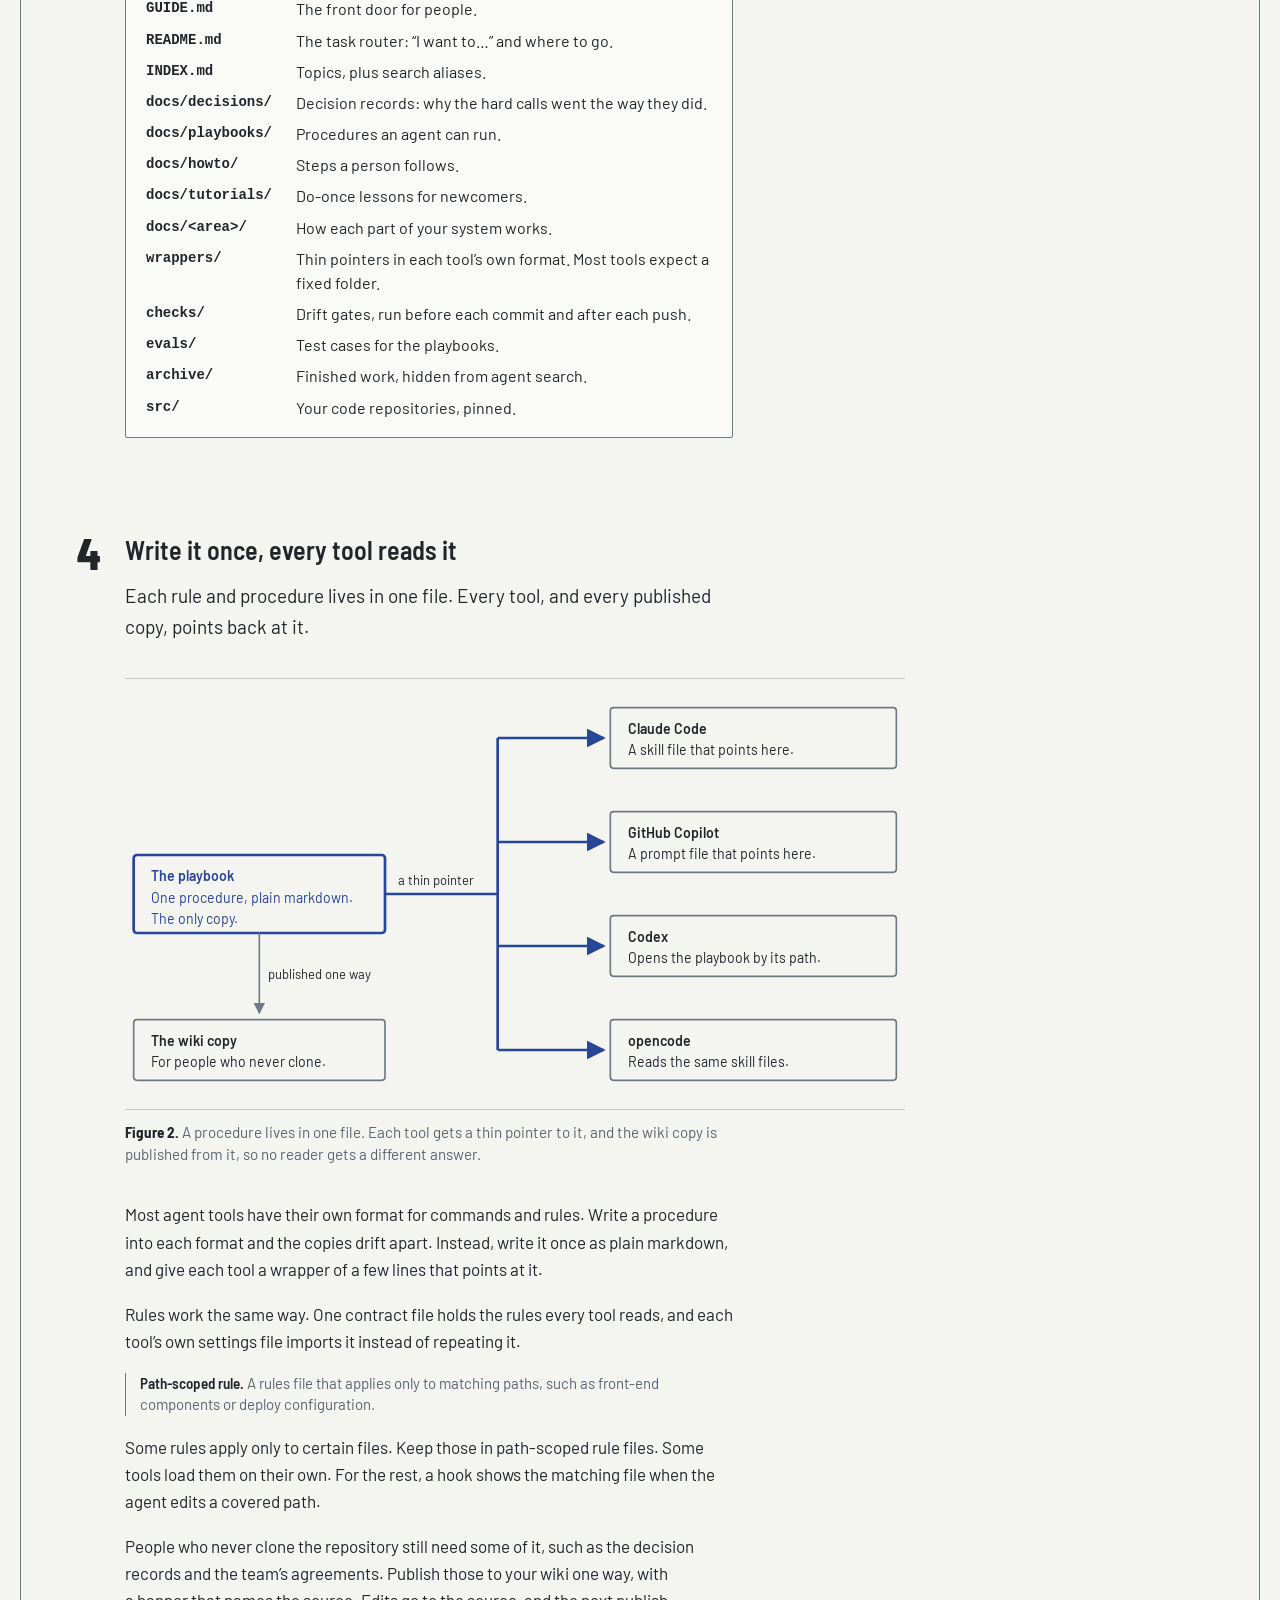
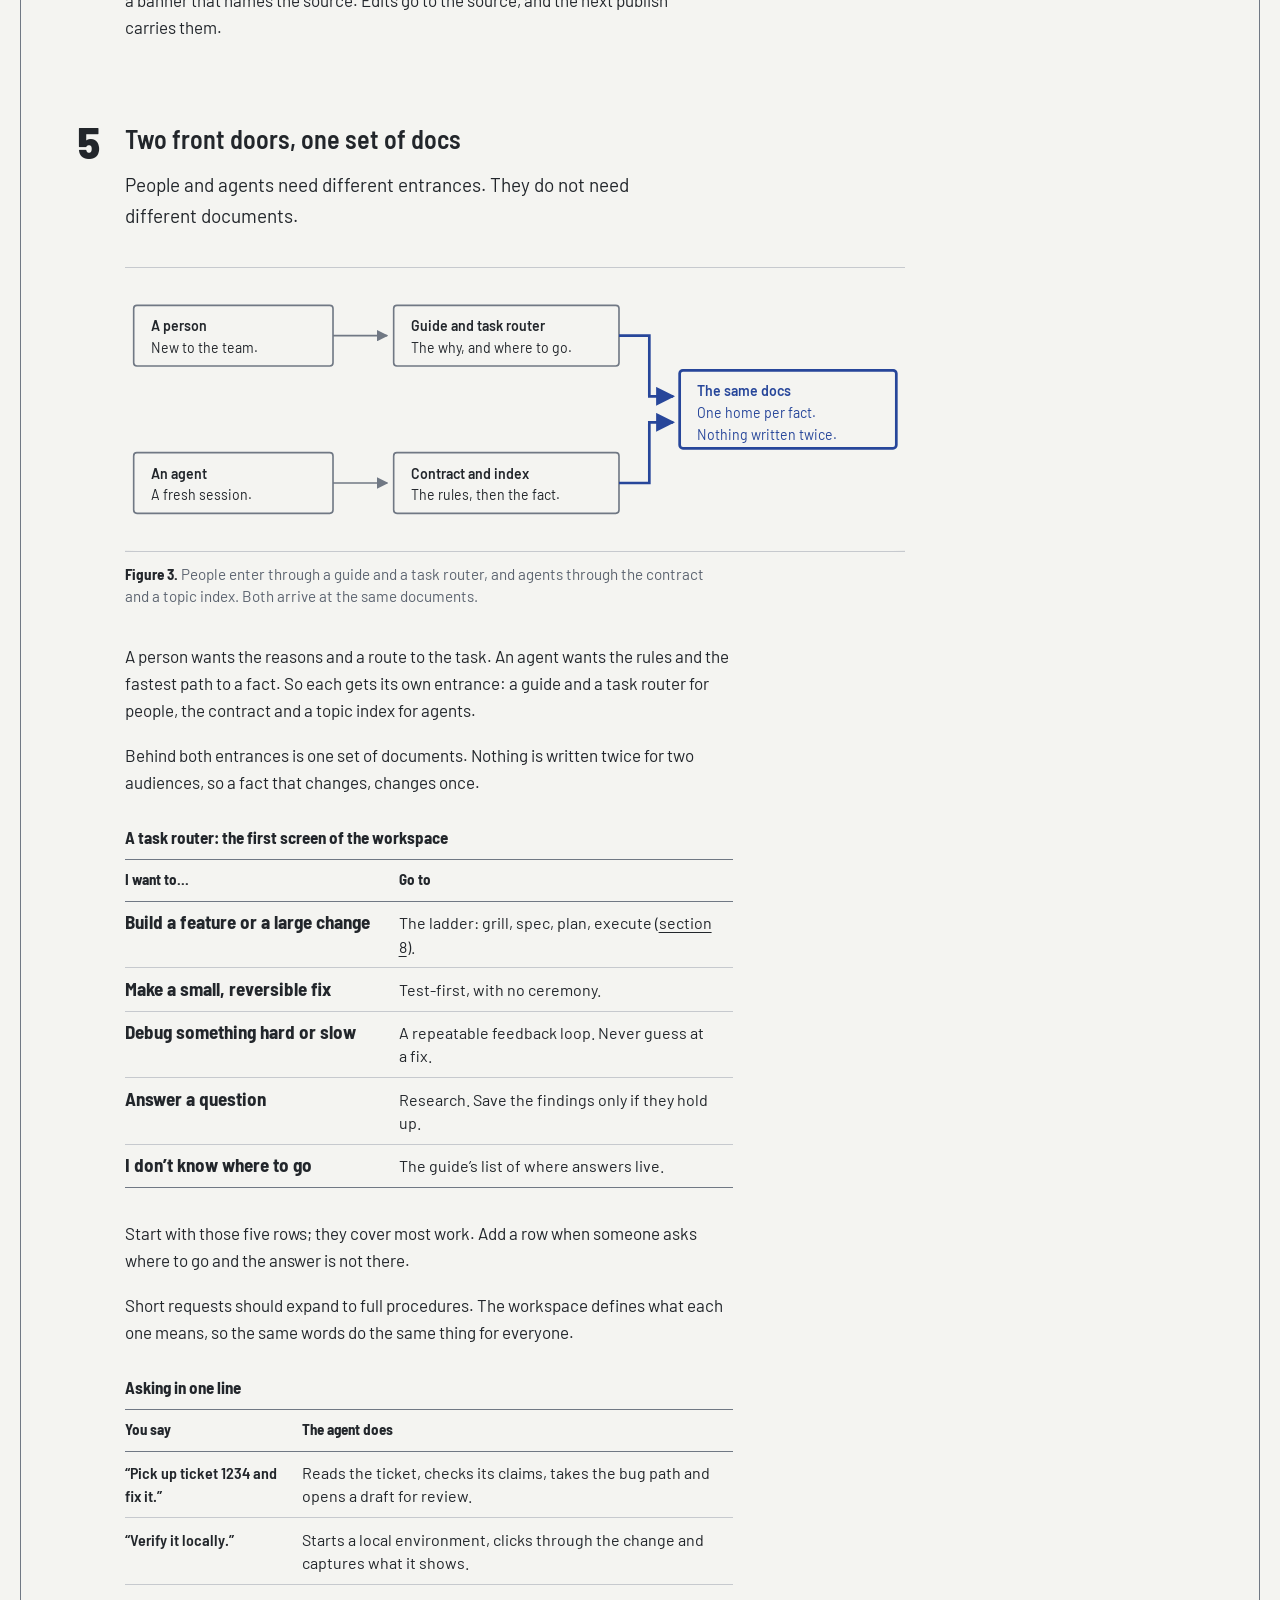
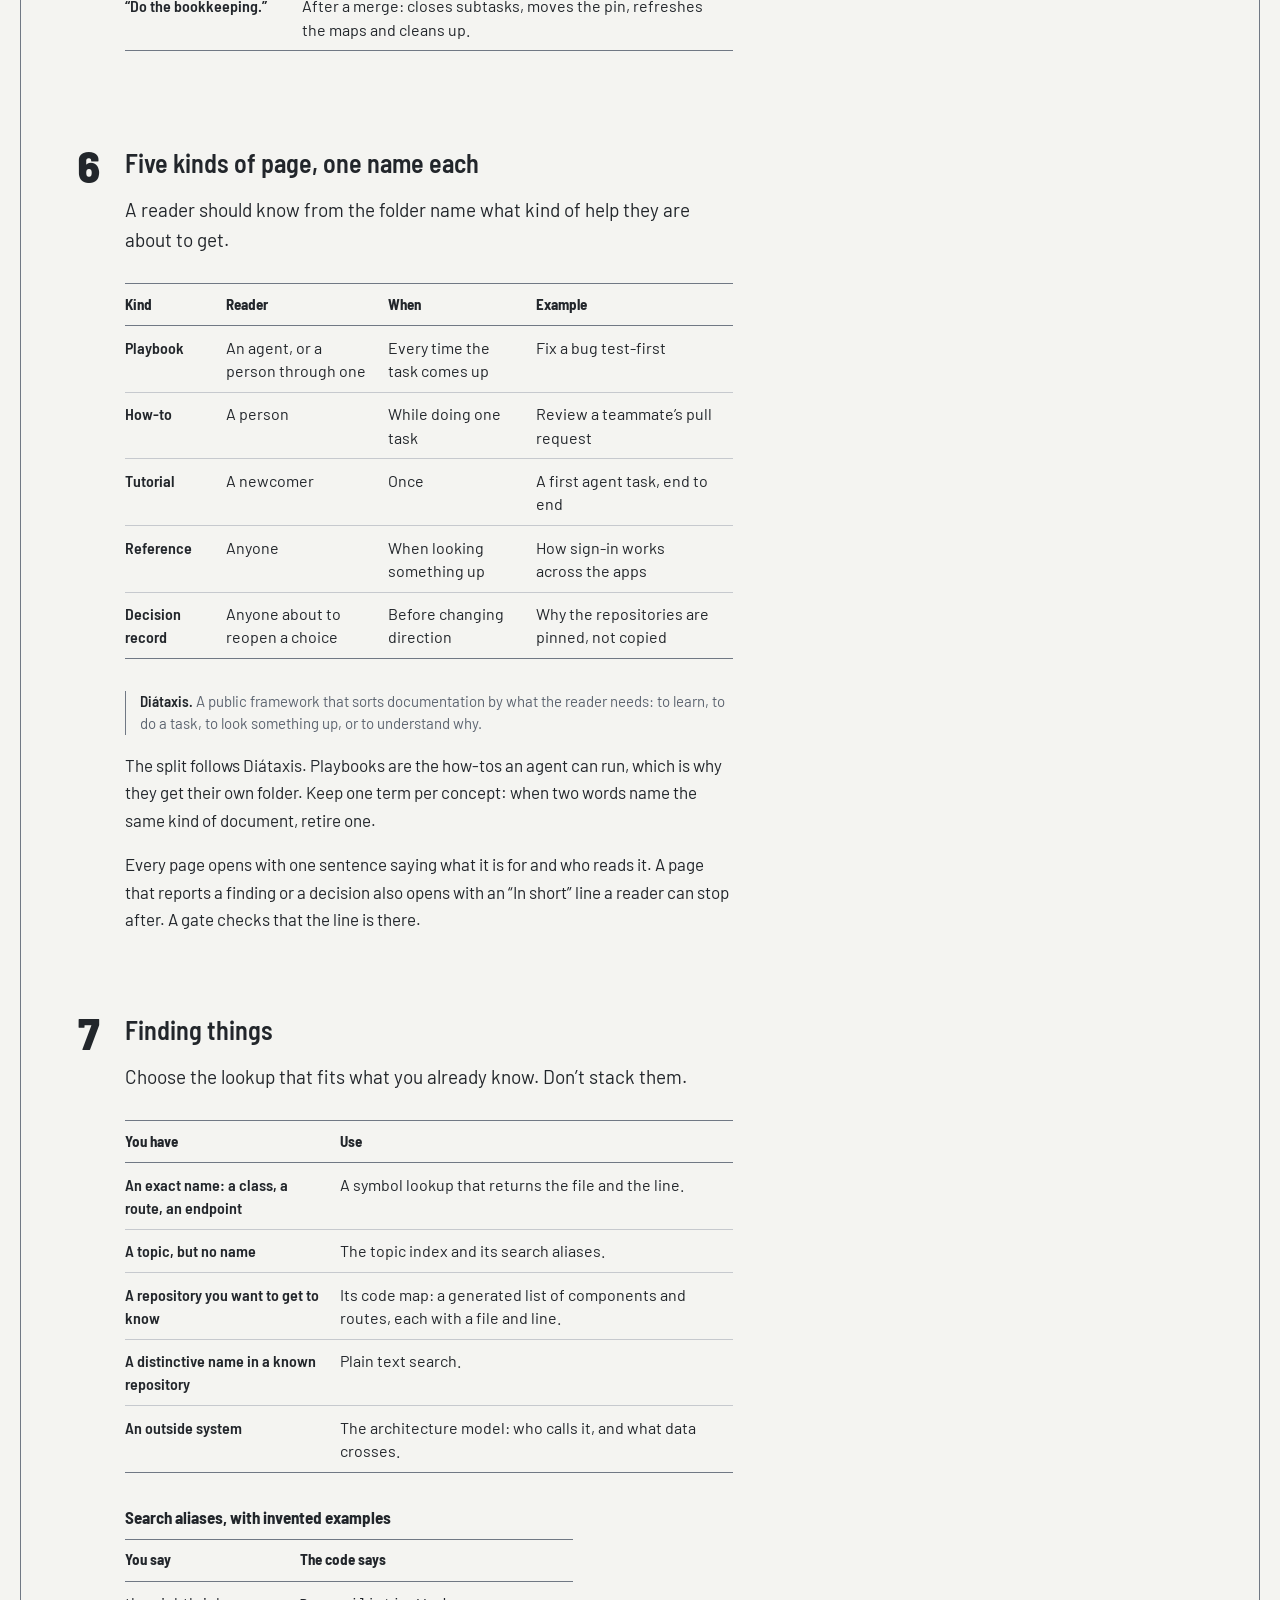
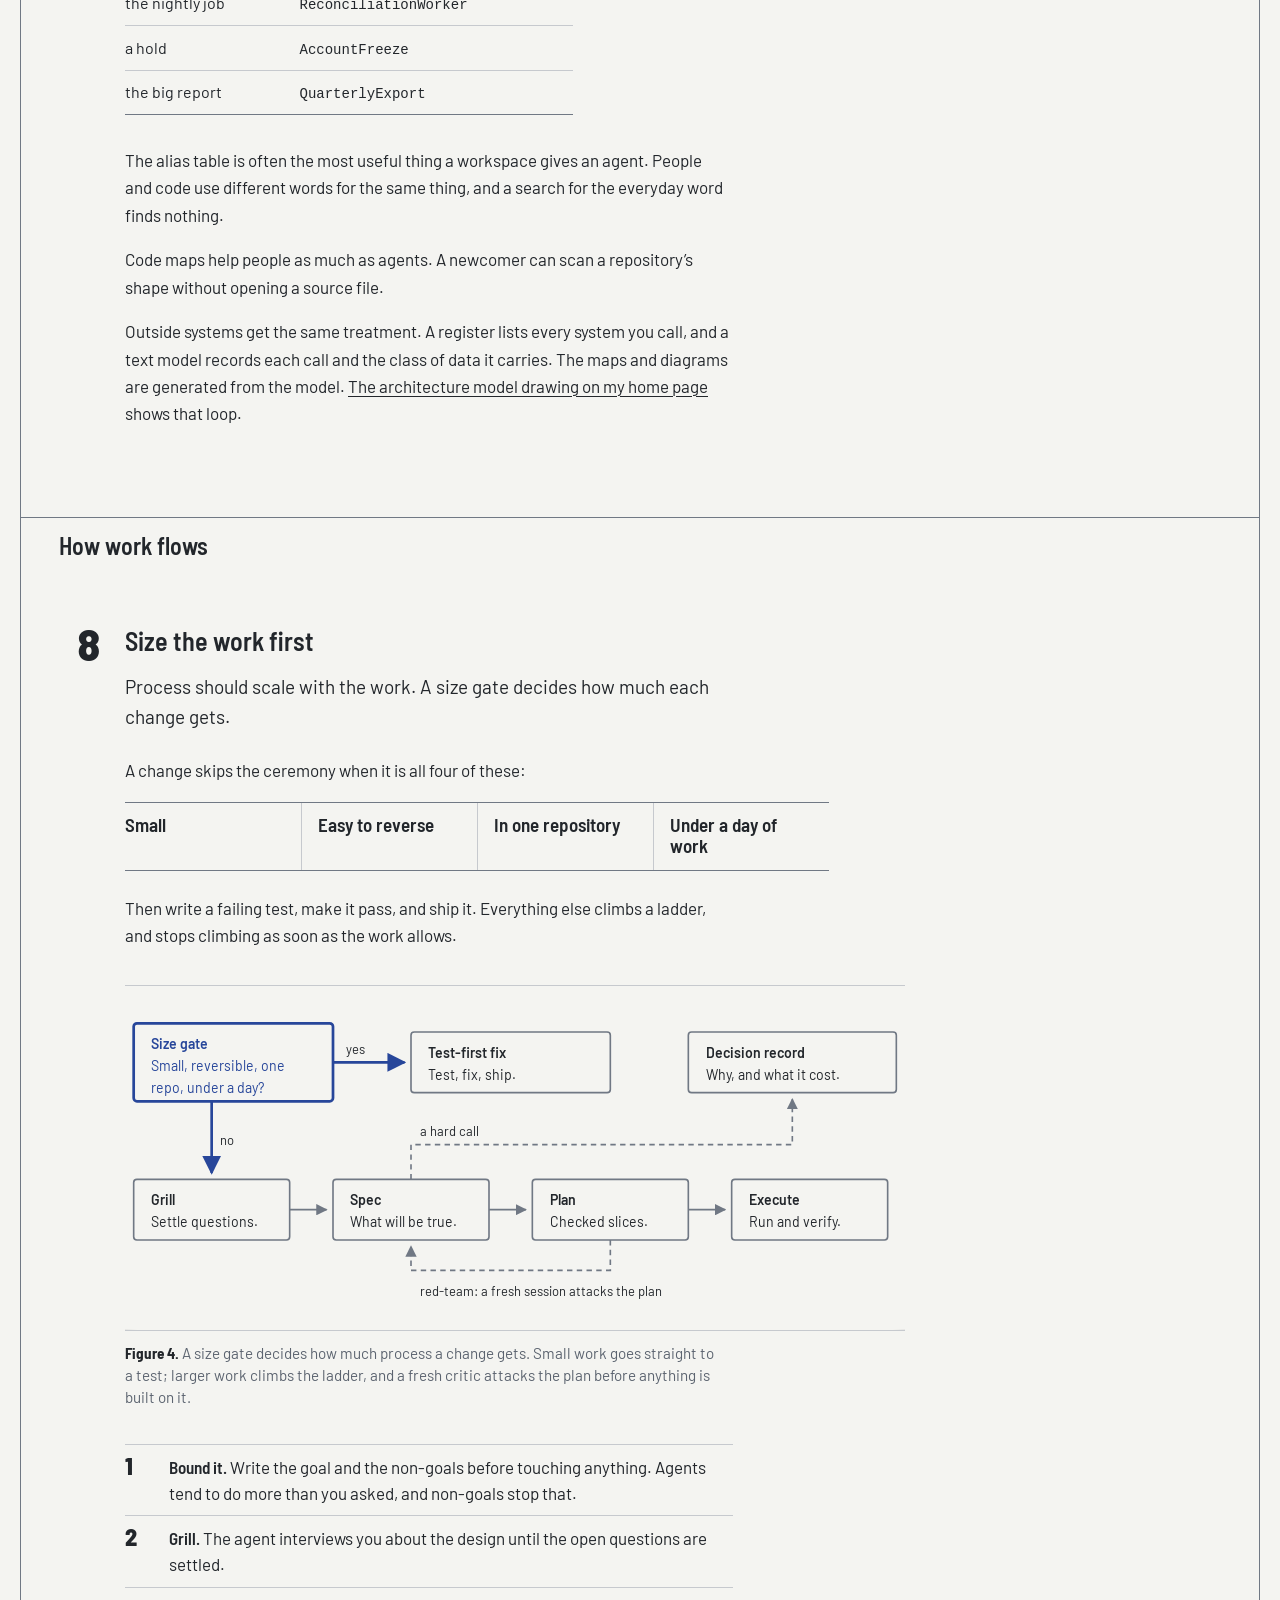
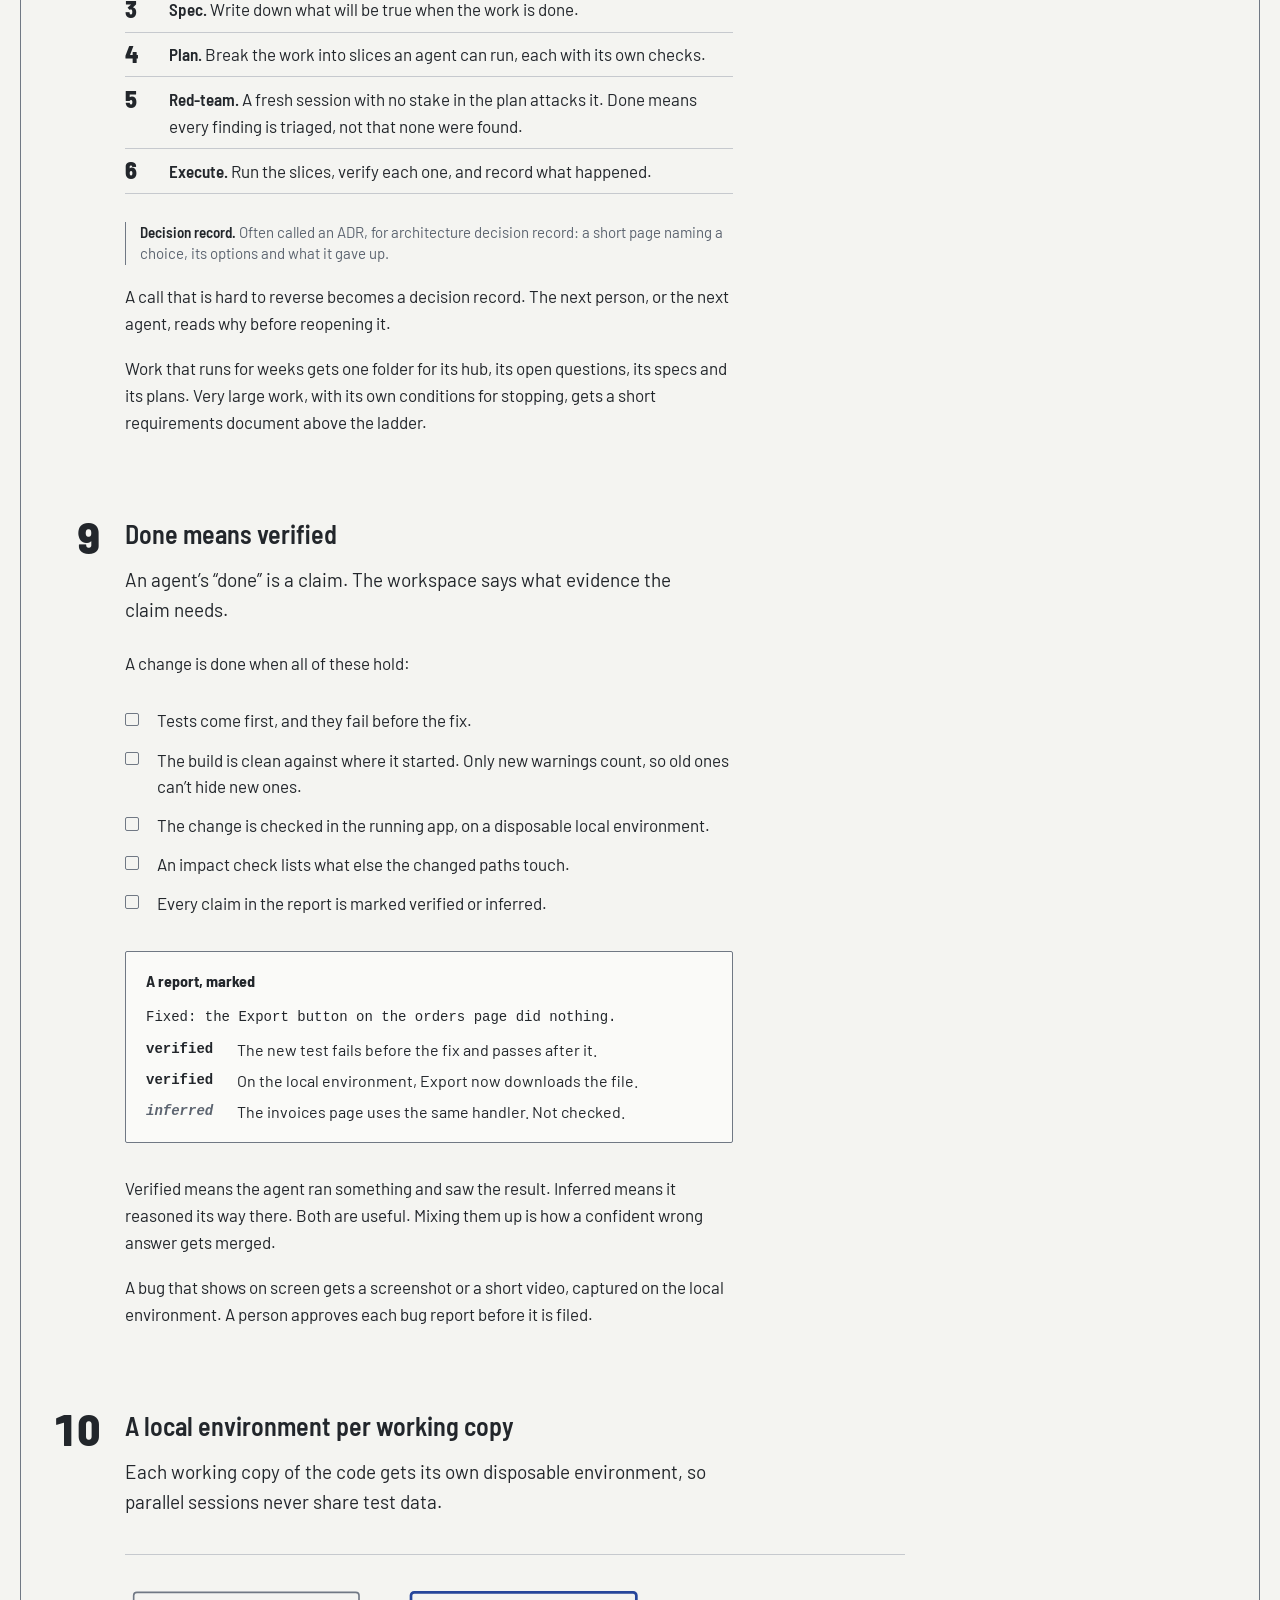
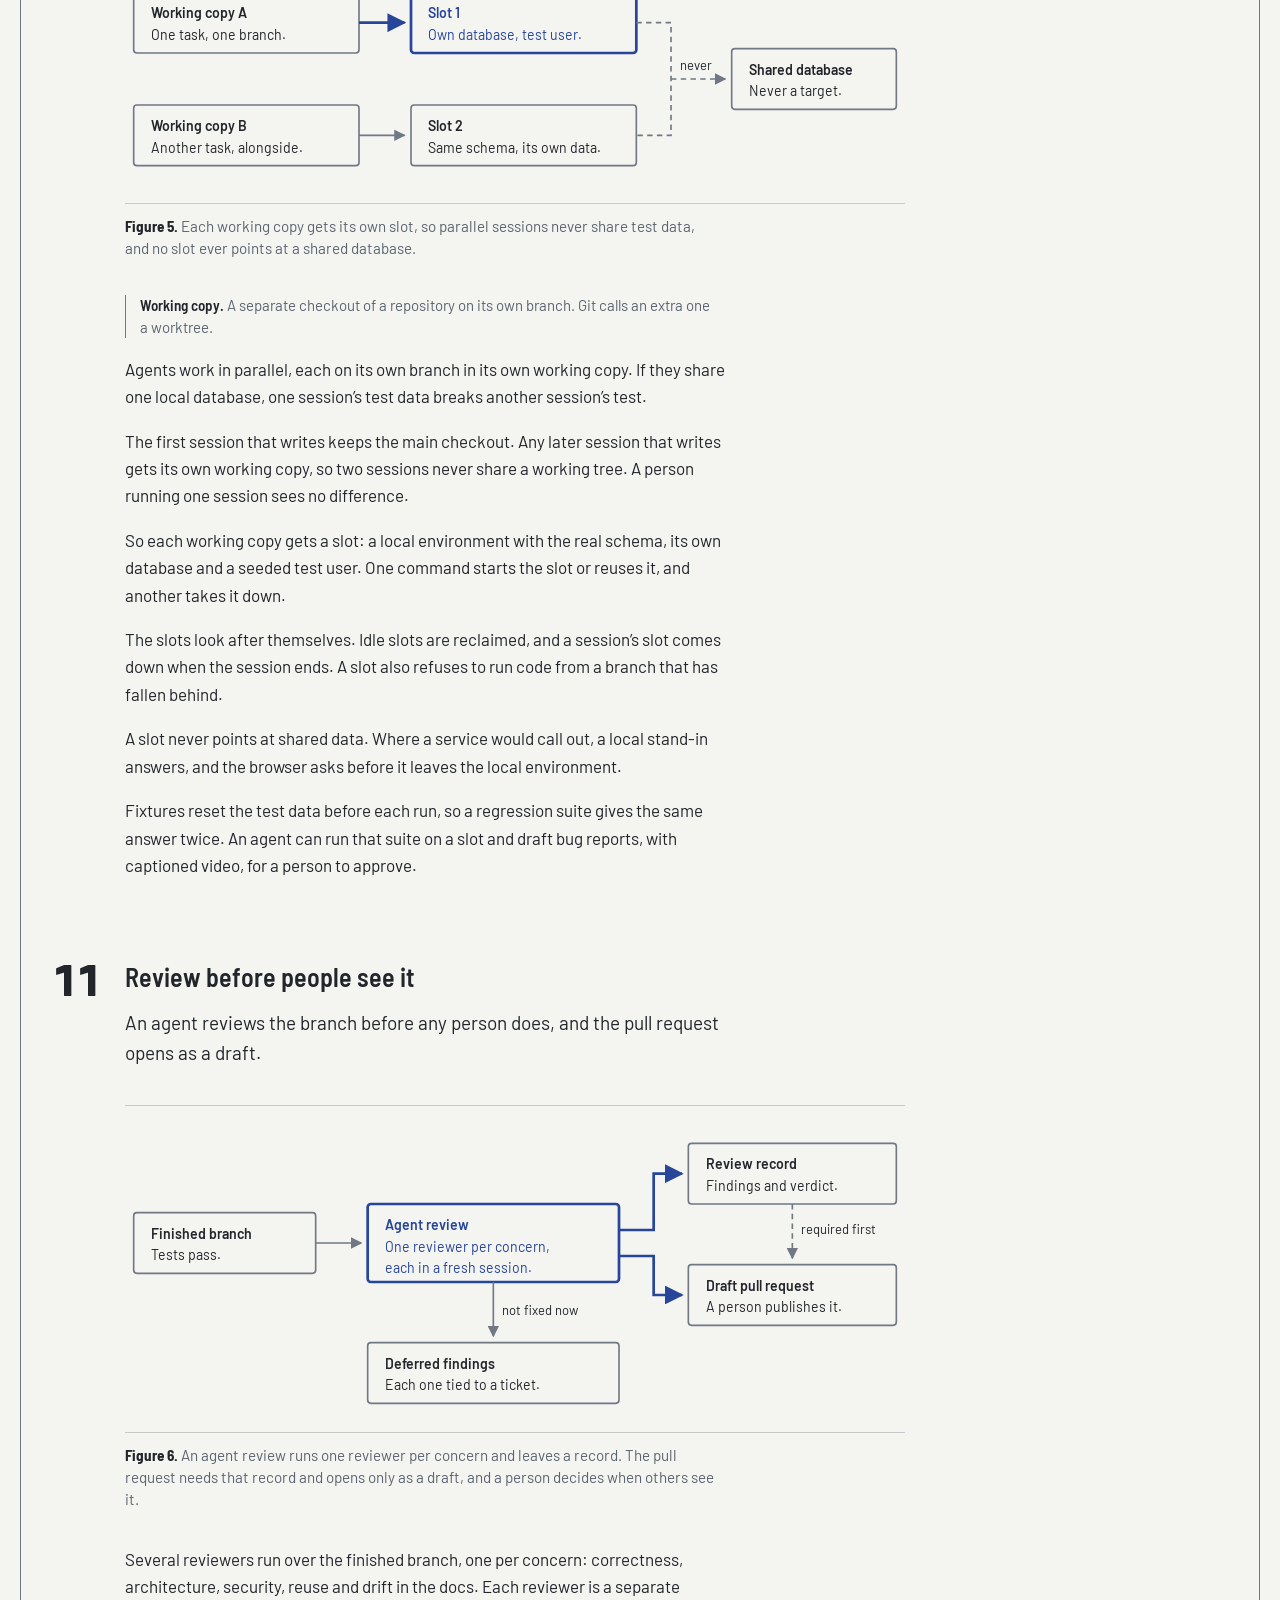
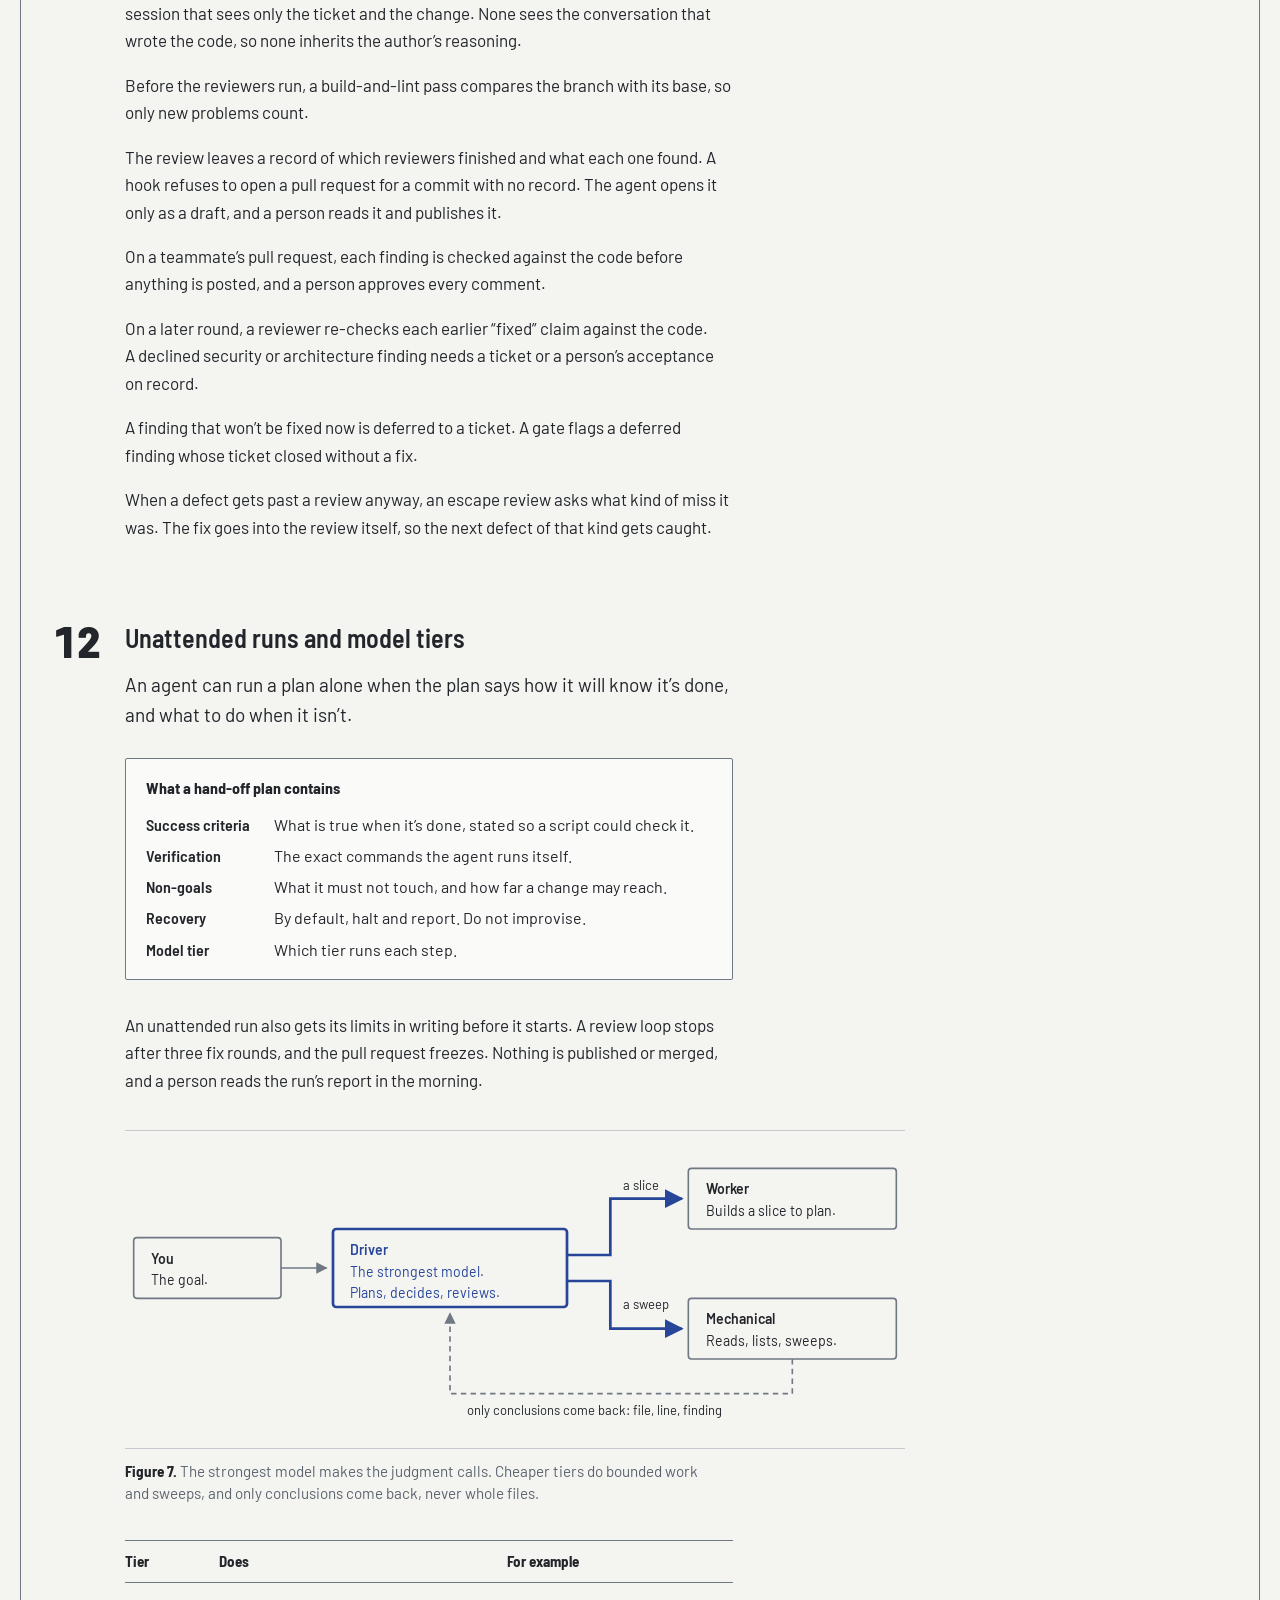
==== commit bd3710a2: "chore: bump styles.css and replay.js cache values to 20261124a; regenerate the parts page" ====
--- a/workspace/index.html
+++ b/workspace/index.html
@@ -18,11 +18,11 @@
   <link rel="preconnect" href="https://fonts.googleapis.com">
   <link rel="preconnect" href="https://fonts.gstatic.com" crossorigin>
   <link rel="stylesheet" href="https://fonts.googleapis.com/css2?family=Barlow:wght@400;500;600&family=Barlow+Semi+Condensed:wght@500;600&display=swap">
-  <link rel="stylesheet" href="../styles.css?v=20261122e">
+  <link rel="stylesheet" href="../styles.css?v=20261124a">
   <link rel="stylesheet" href="../header.css?v=20261114w">
   <script>try{var t=localStorage.getItem("theme");if(t)document.documentElement.dataset.theme=t}catch(e){}</script>
   <script src="../theme.js?v=20261114w" defer></script>
-  <script src="replay.js?v=20261114w" defer></script>
+  <script src="replay.js?v=20261124a" defer></script>
   <script src="rail.js?v=20261122c" defer></script>
 </head>
 <body class="ws">
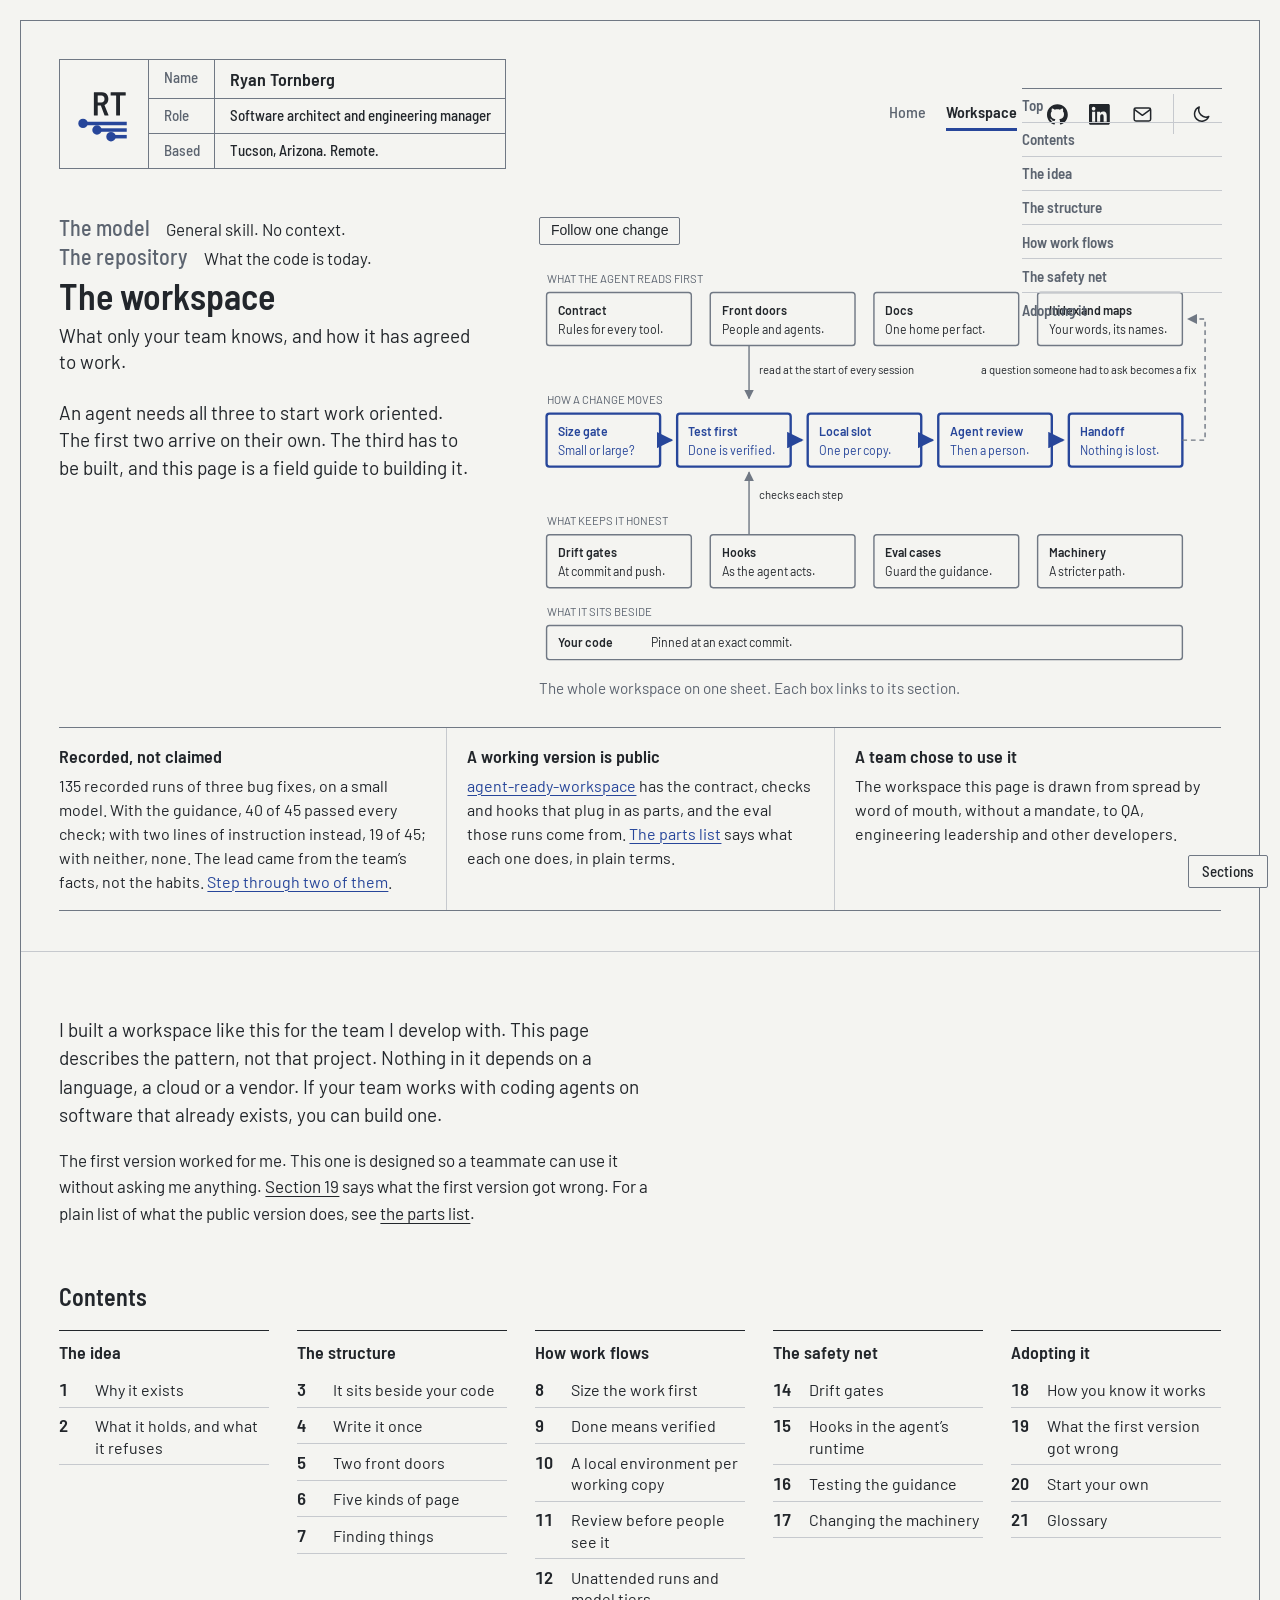
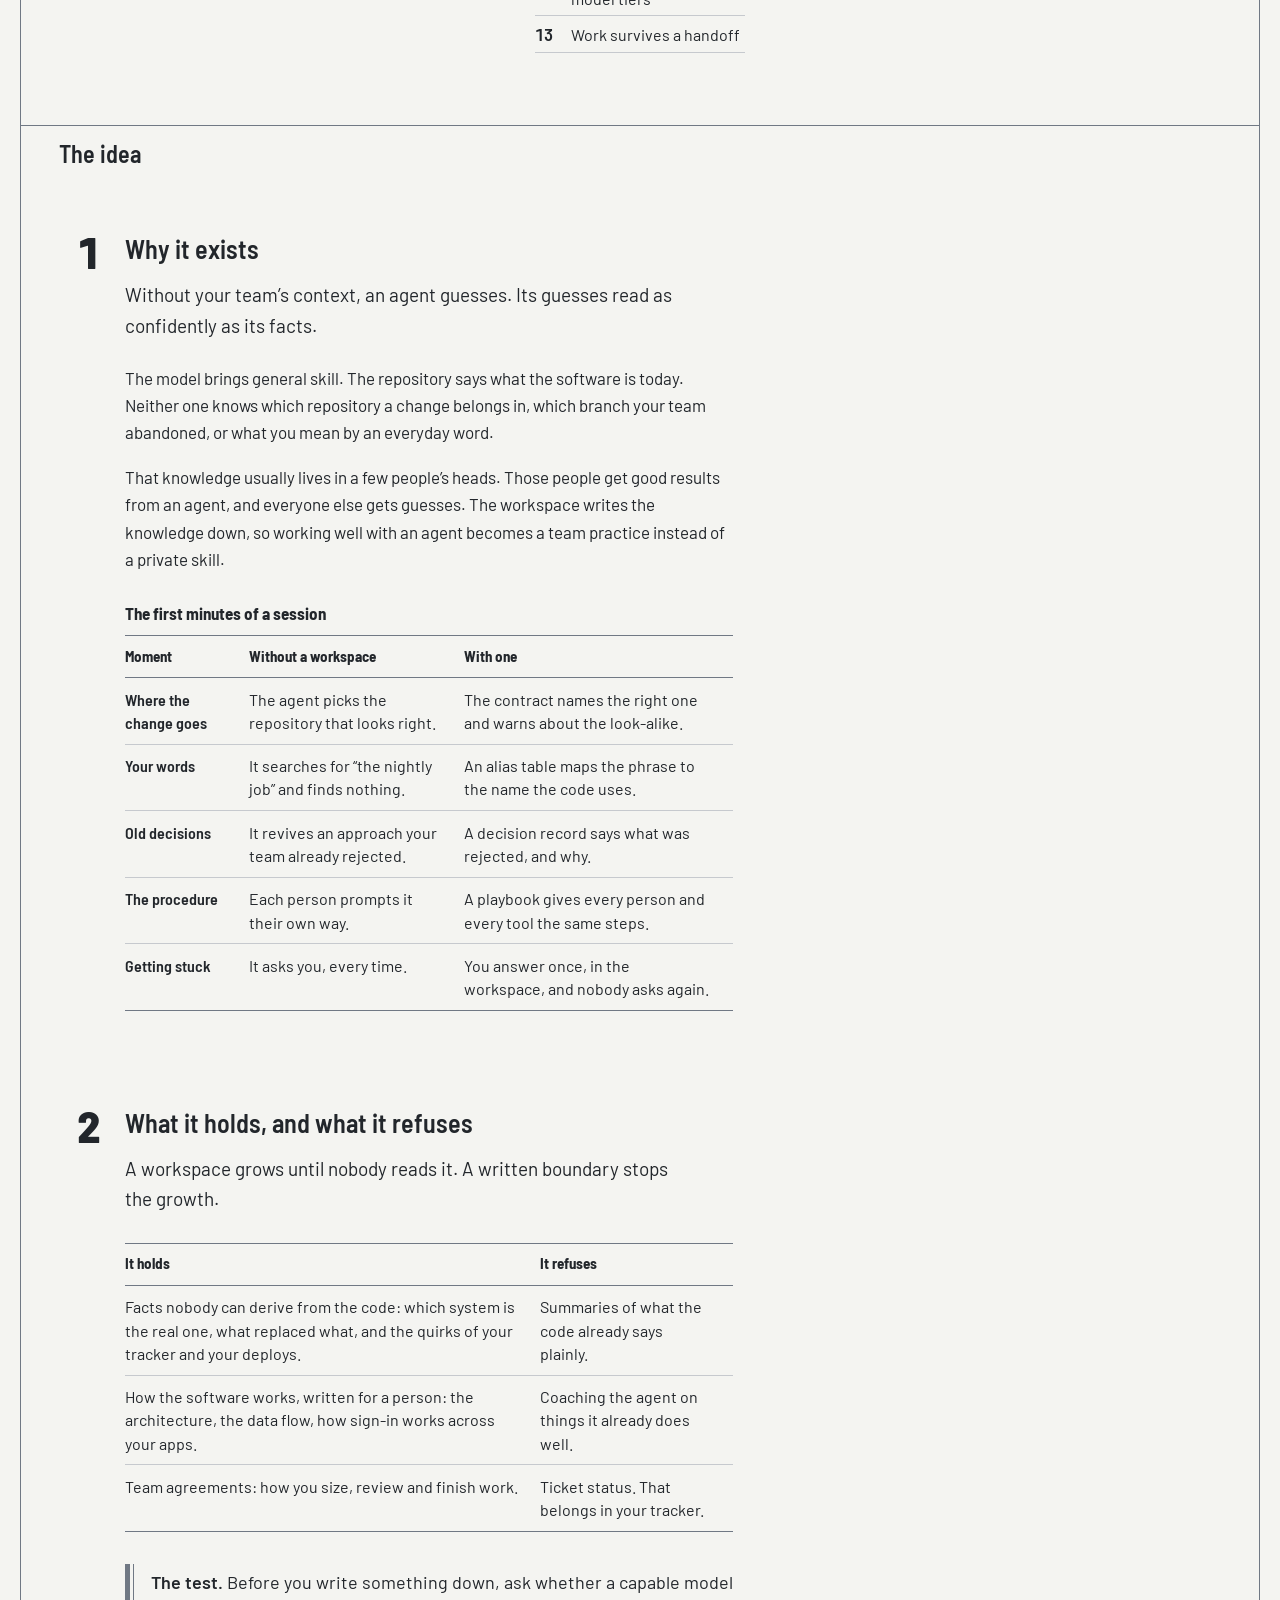
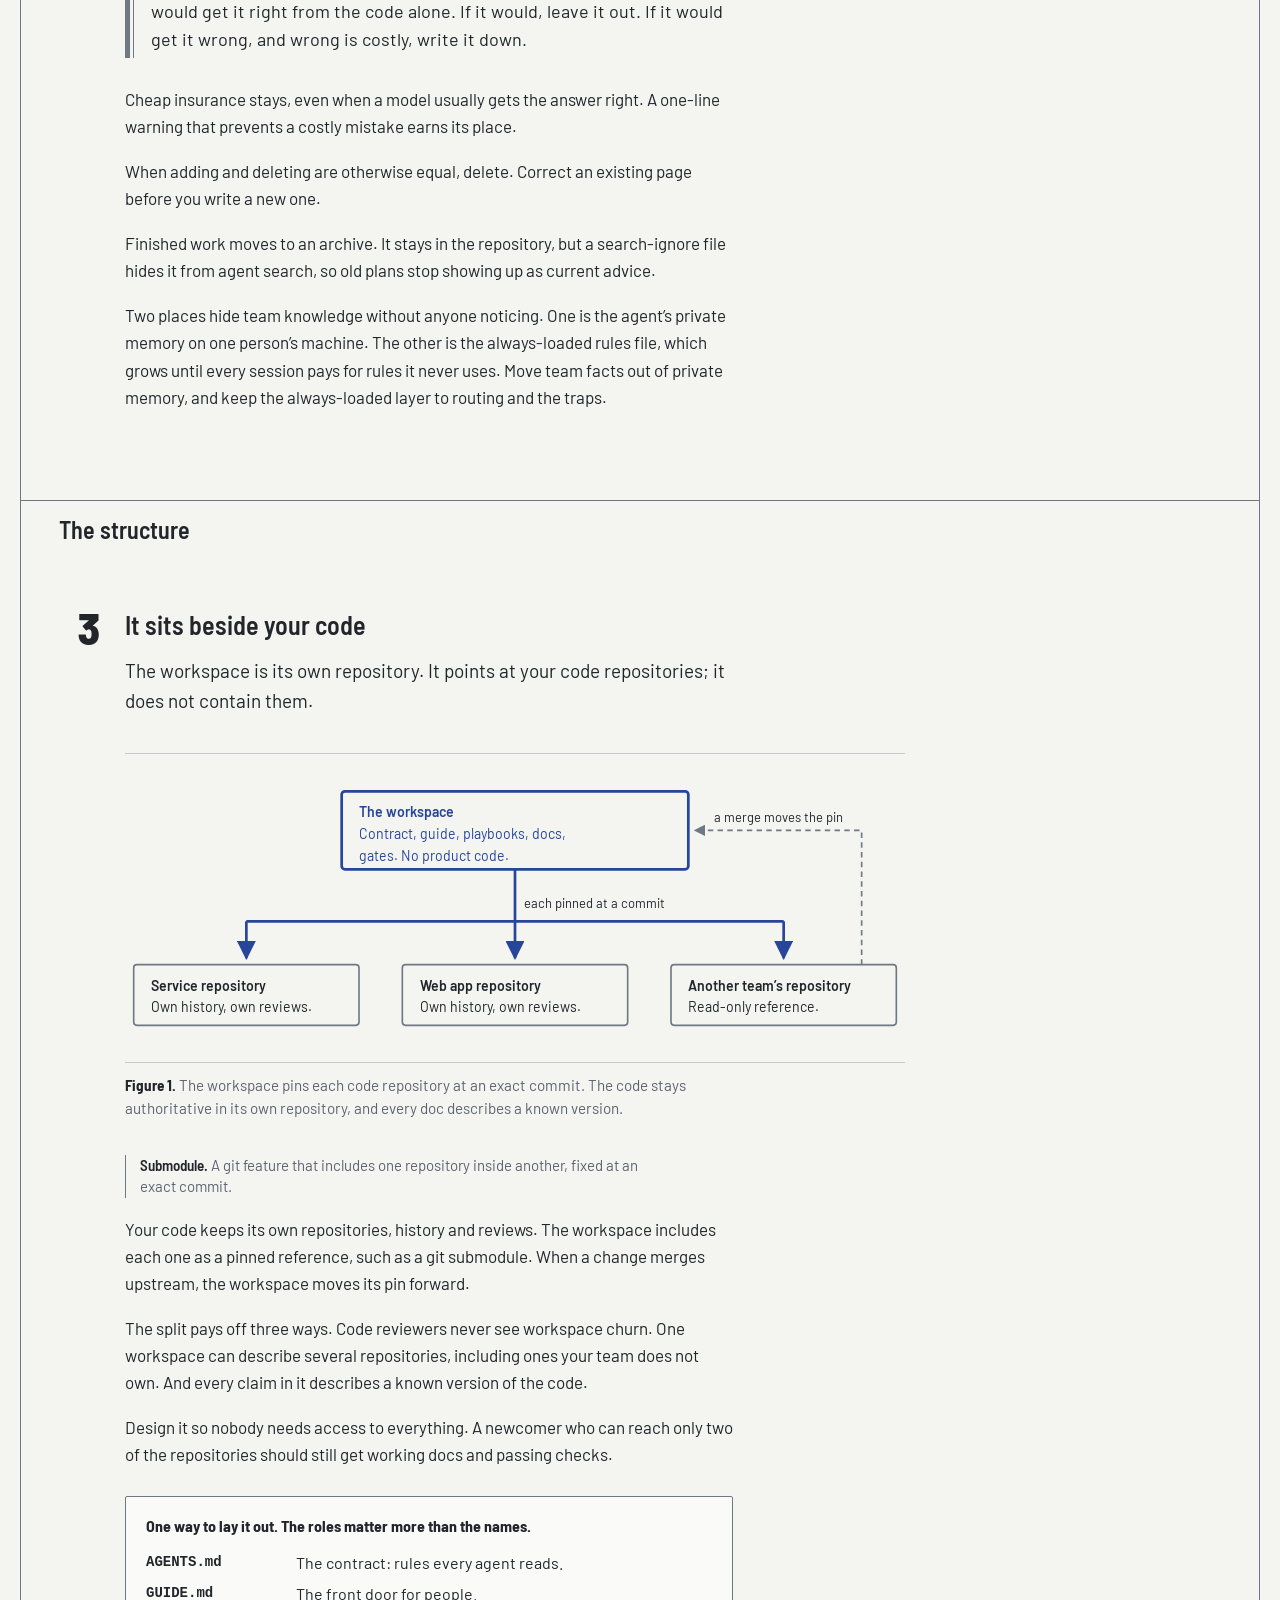
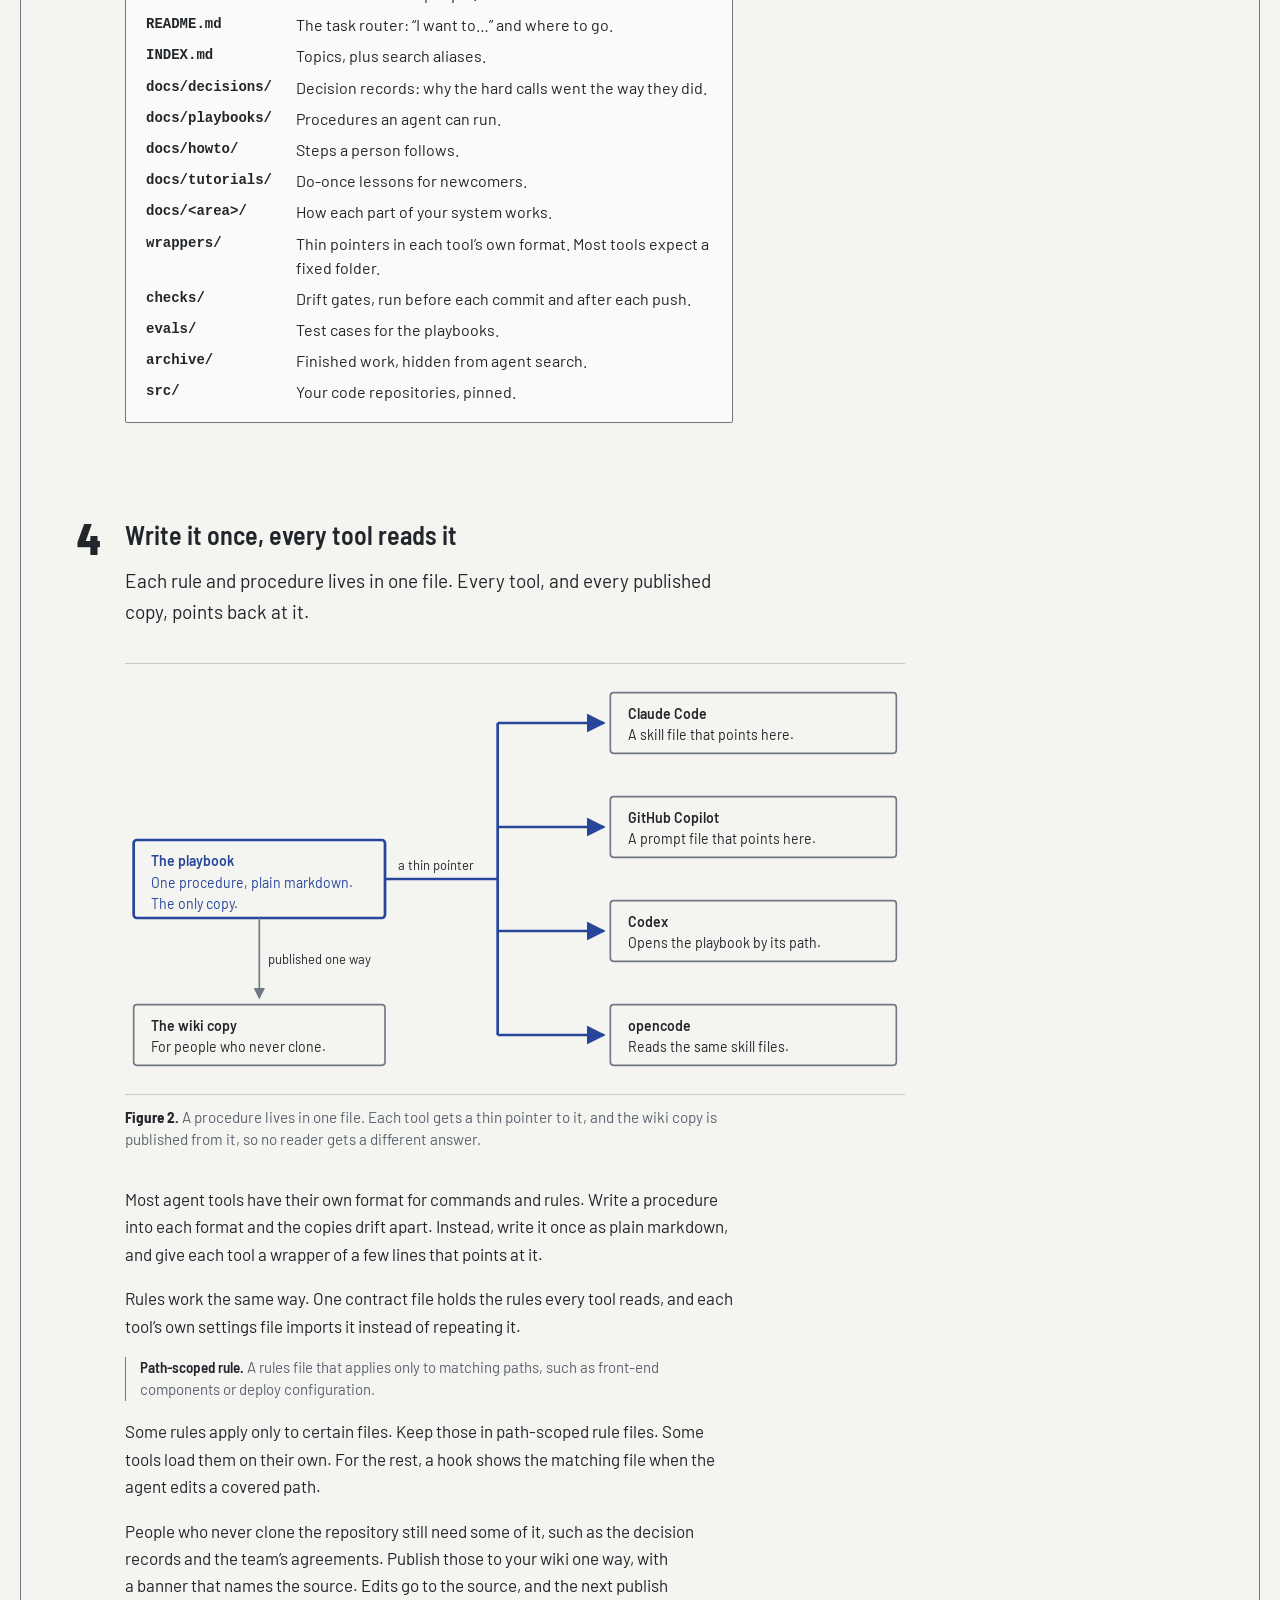
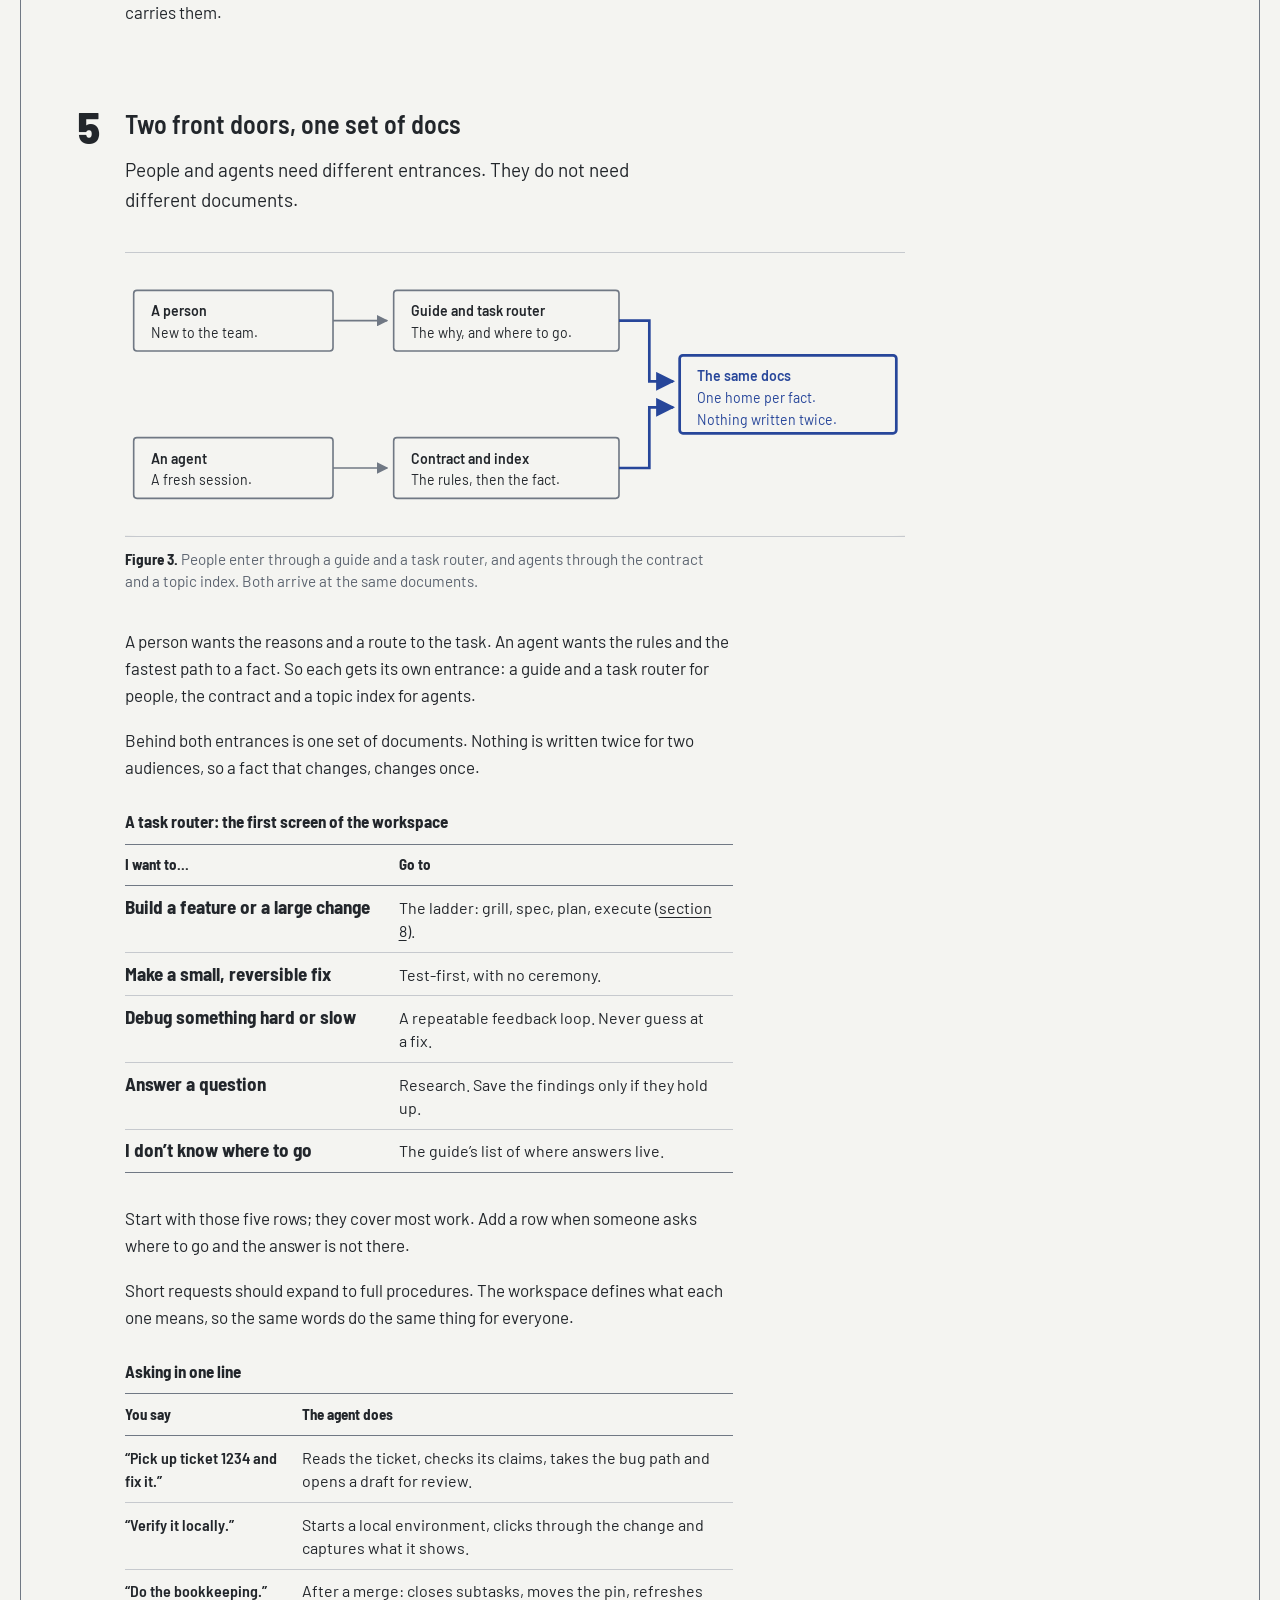
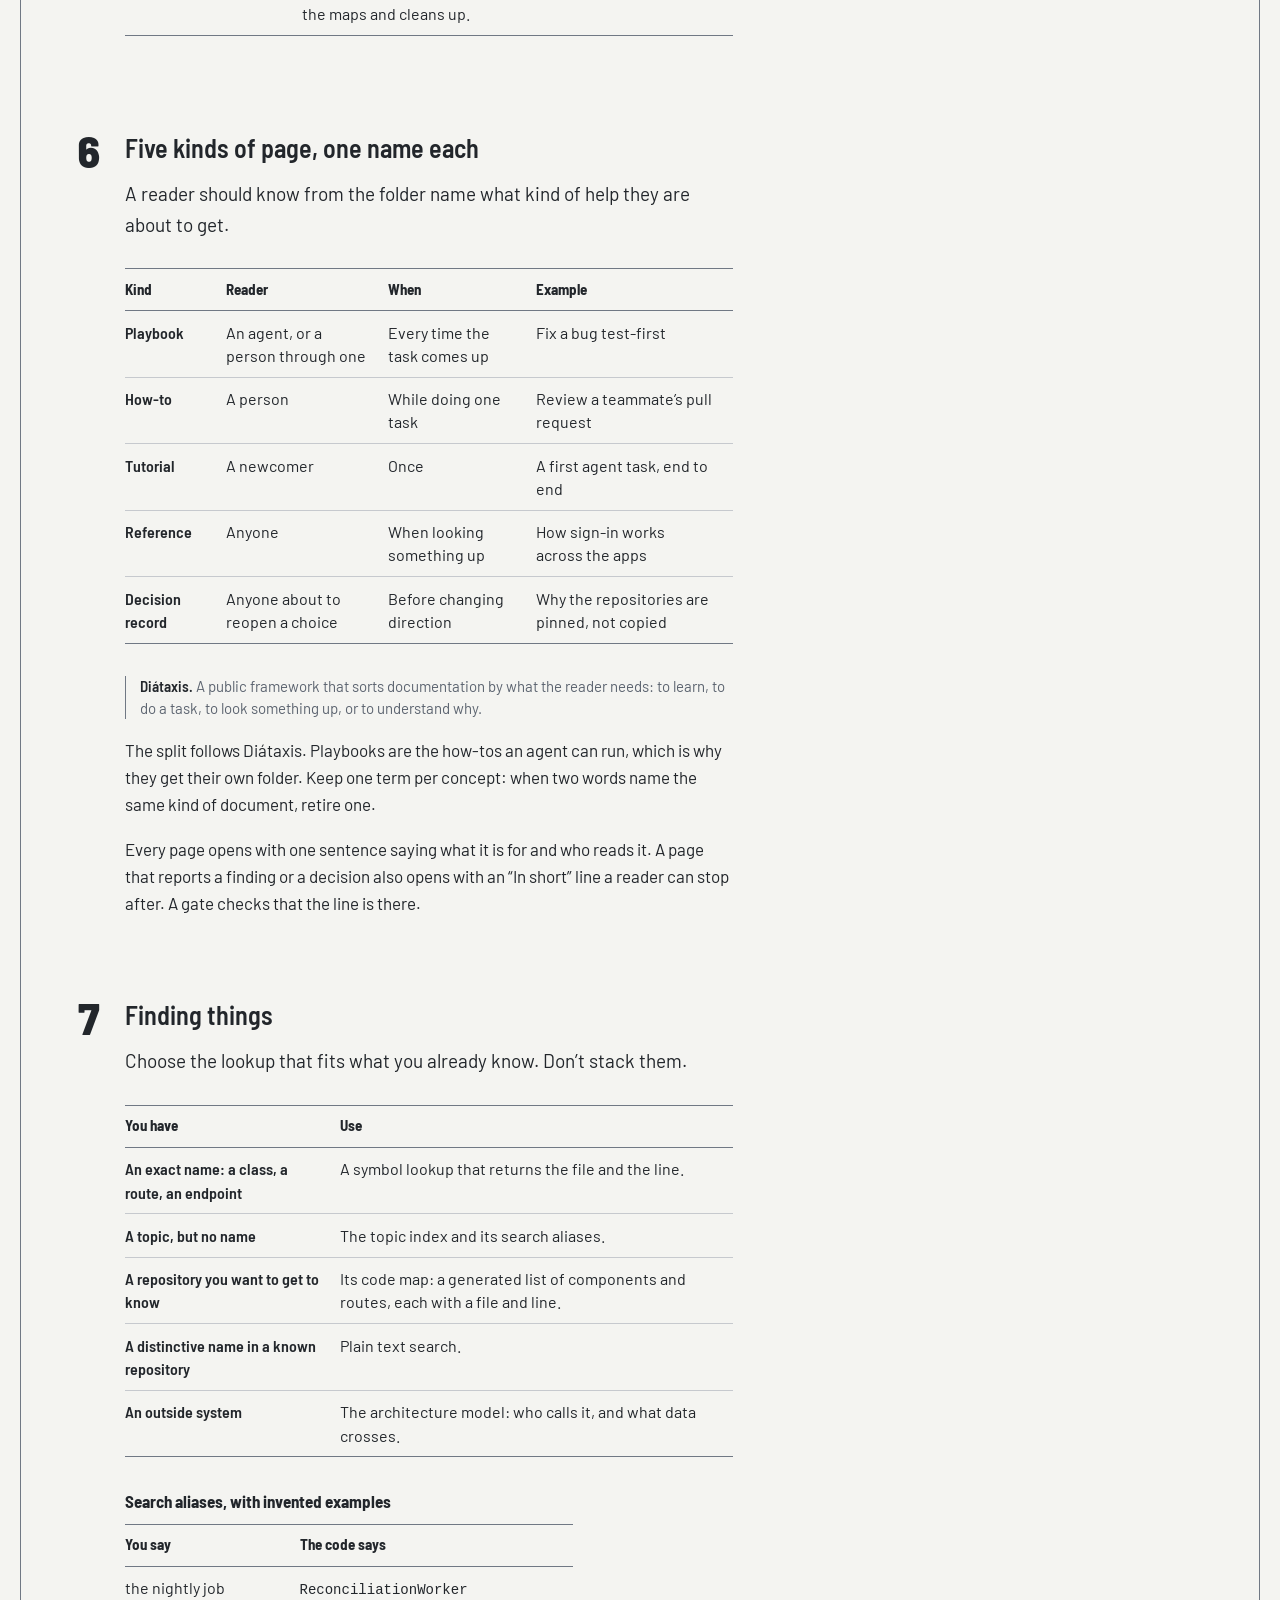
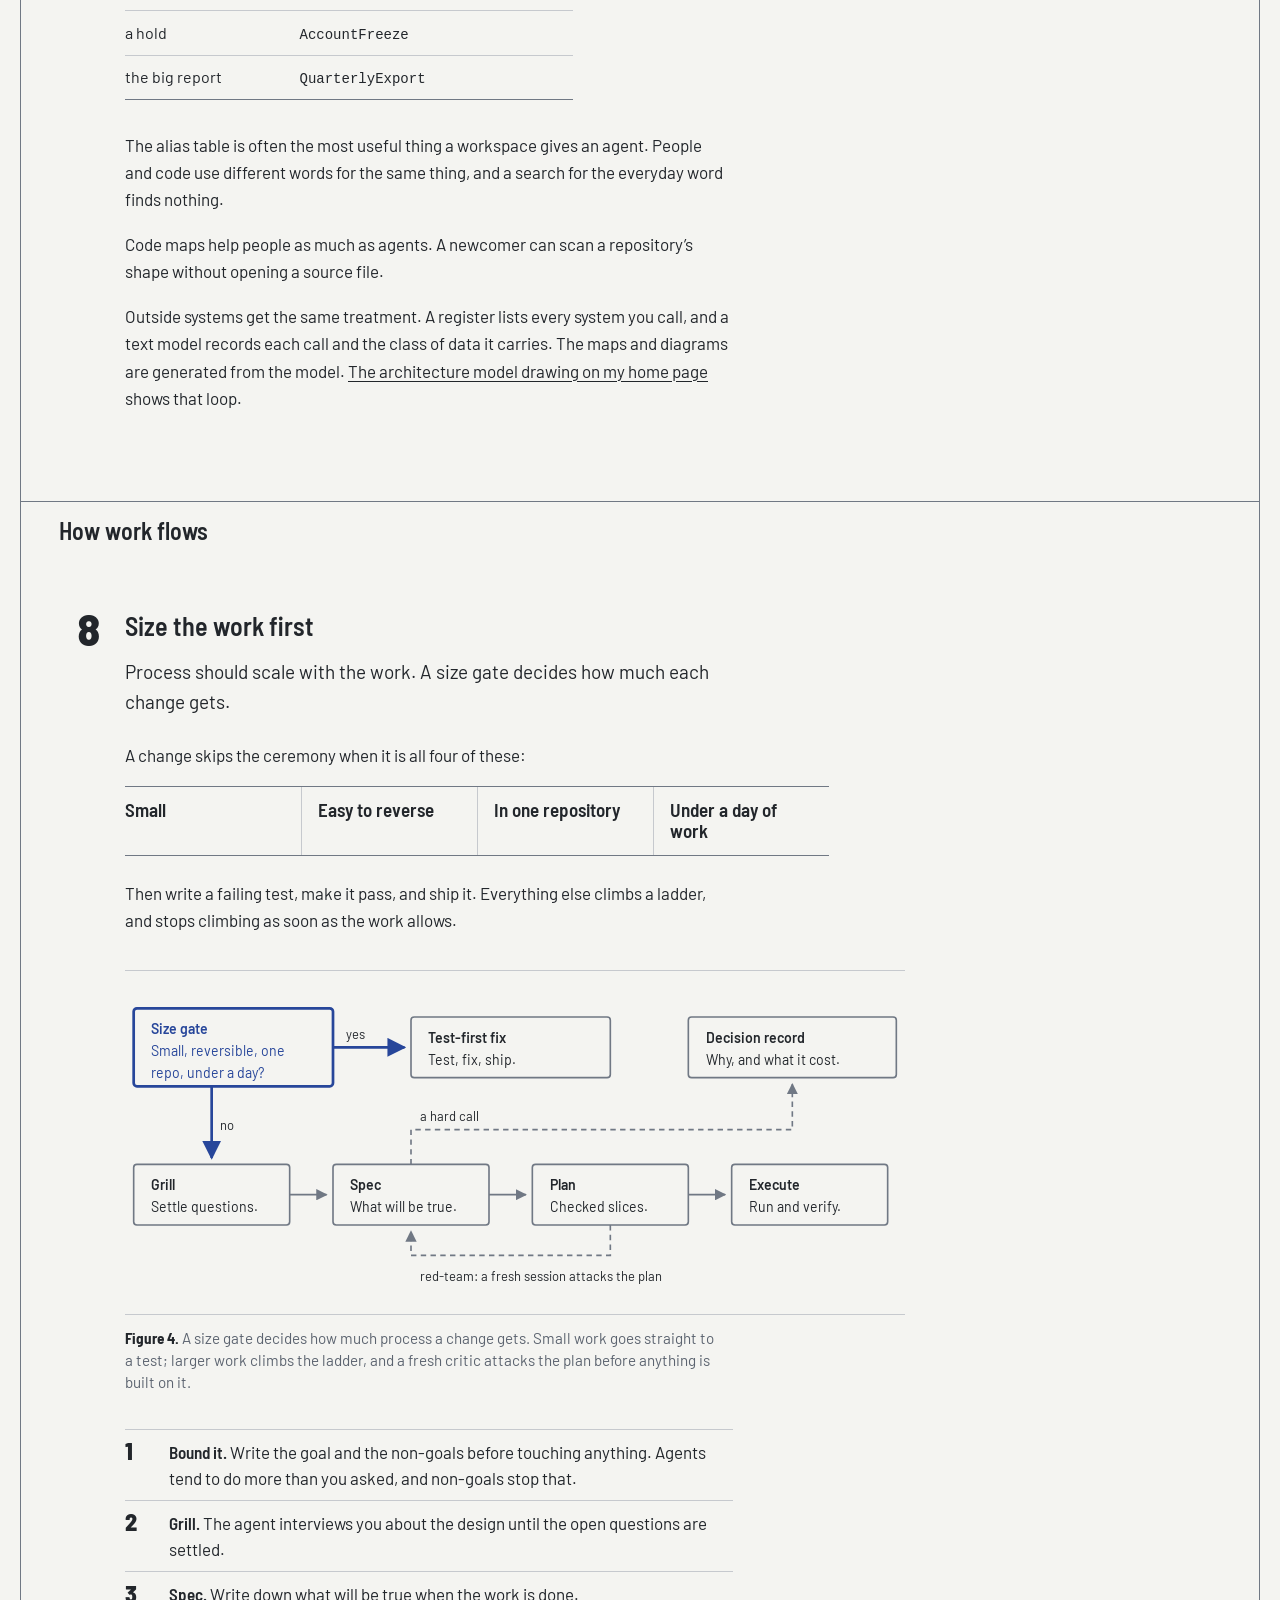
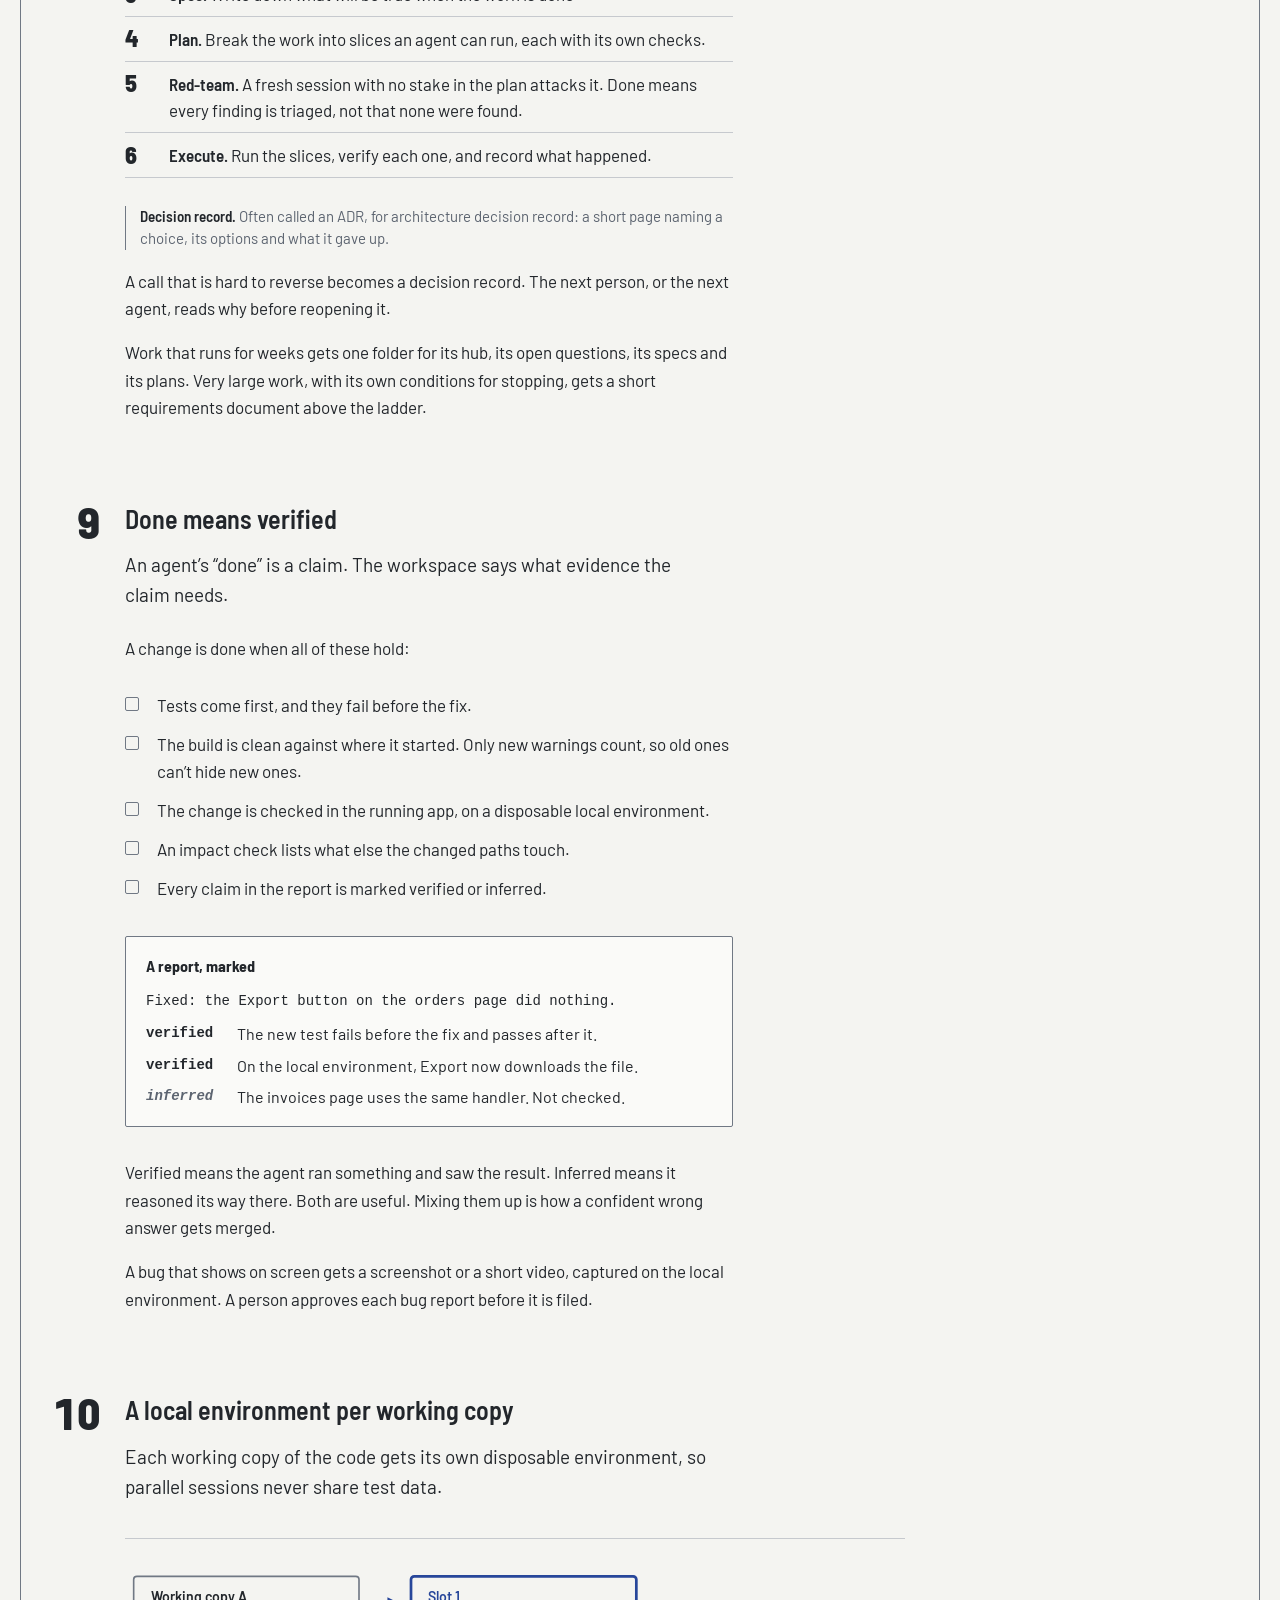
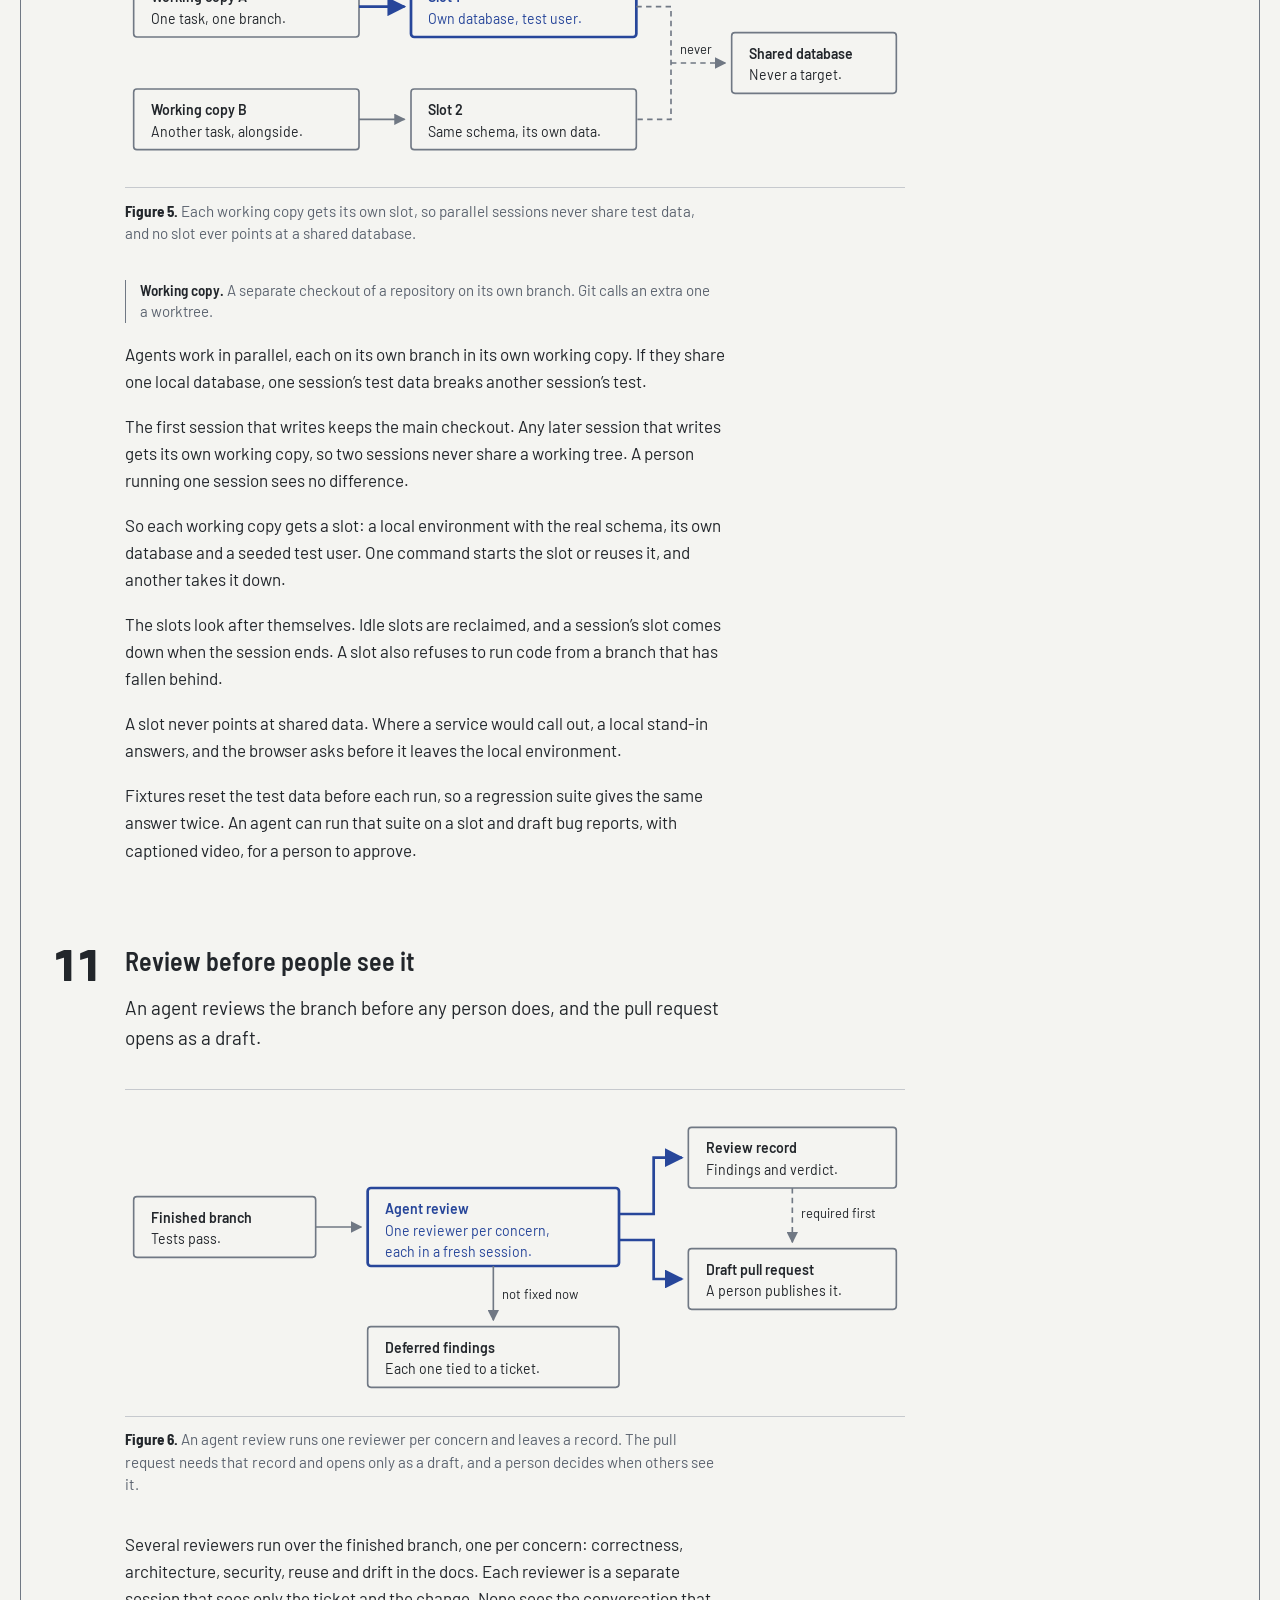
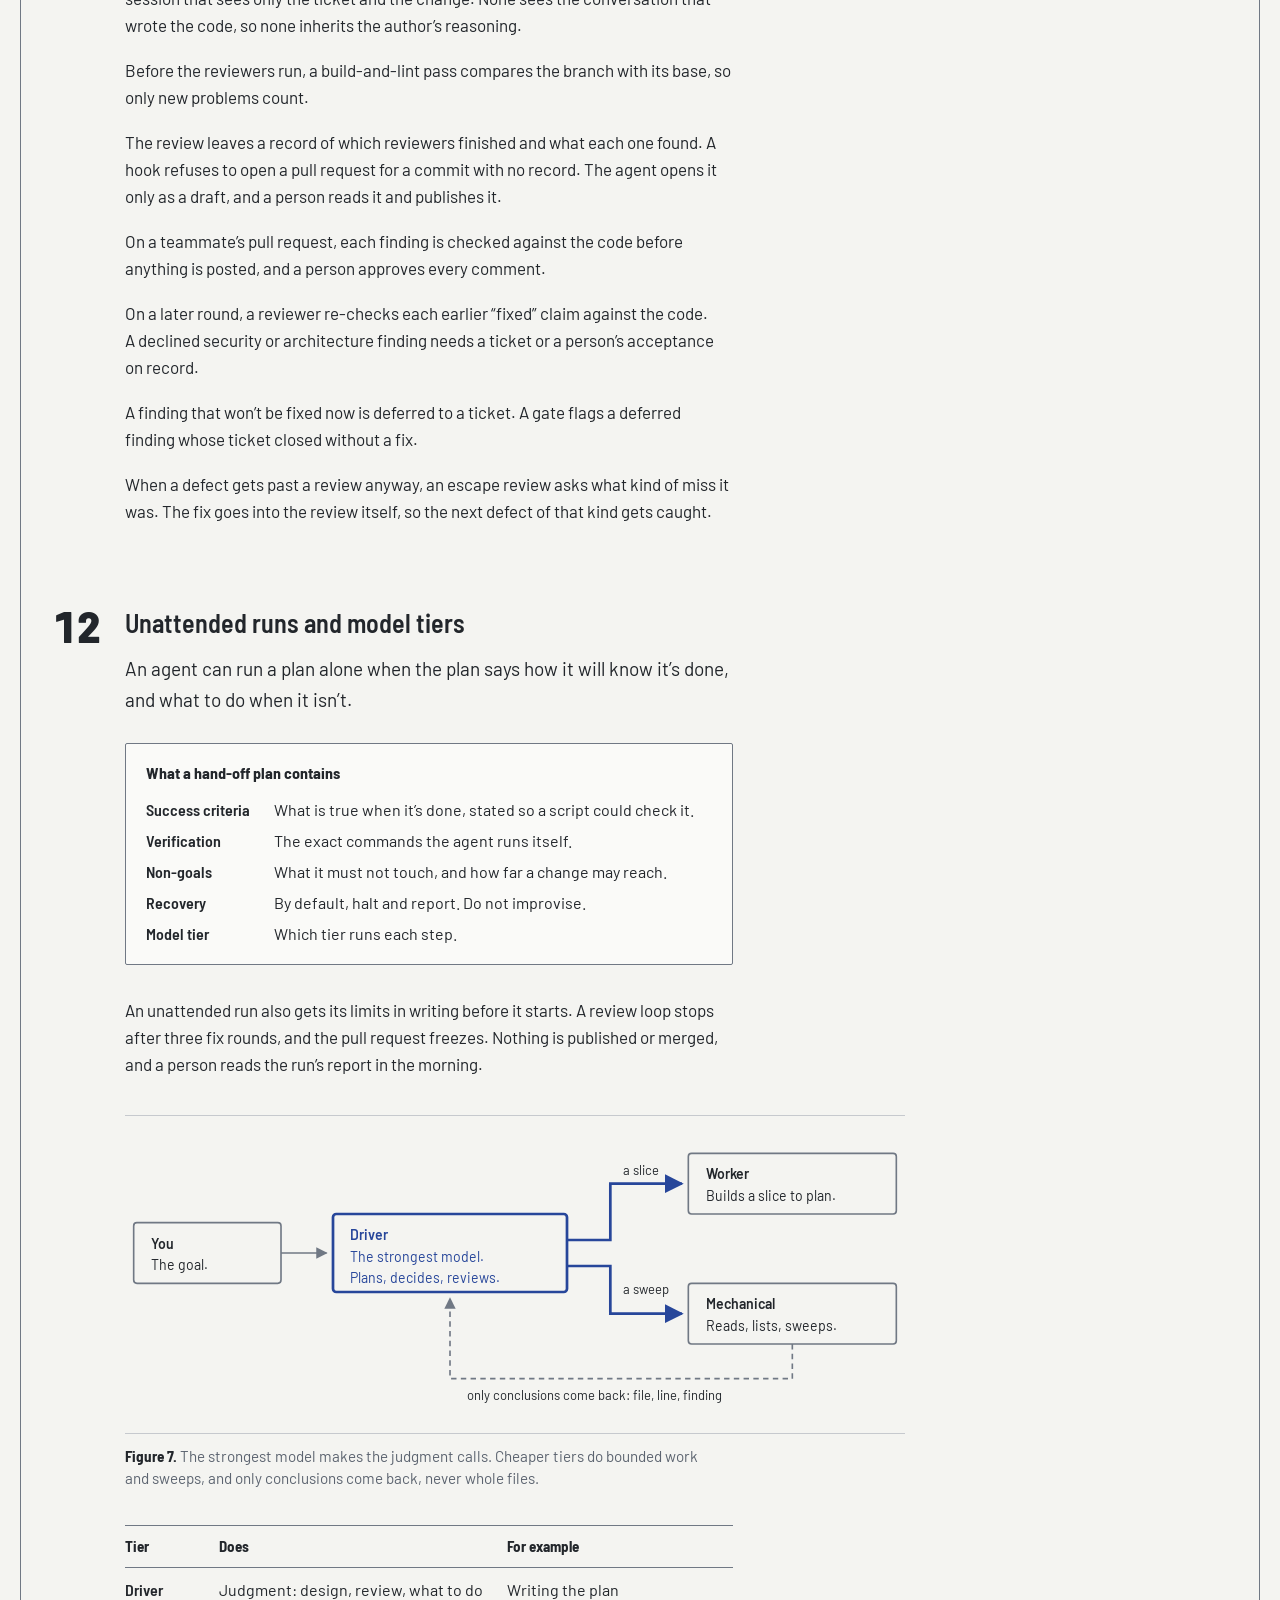
==== commit ed19893e: "style: outline the overview sheet's step buttons like its boxes" ====
--- a/workspace/index.html
+++ b/workspace/index.html
@@ -18,7 +18,7 @@
   <link rel="preconnect" href="https://fonts.googleapis.com">
   <link rel="preconnect" href="https://fonts.gstatic.com" crossorigin>
   <link rel="stylesheet" href="https://fonts.googleapis.com/css2?family=Barlow:wght@400;500;600&family=Barlow+Semi+Condensed:wght@500;600&display=swap">
-  <link rel="stylesheet" href="../styles.css?v=20261124a">
+  <link rel="stylesheet" href="../styles.css?v=20261124b">
   <link rel="stylesheet" href="../header.css?v=20261114w">
   <script>try{var t=localStorage.getItem("theme");if(t)document.documentElement.dataset.theme=t}catch(e){}</script>
   <script src="../theme.js?v=20261114w" defer></script>
--- a/styles.css
+++ b/styles.css
@@ -805,7 +805,10 @@
 .overview svg:has(a[href="#s13"]:is(:hover, :focus-visible)) a[data-edge="loop"] text { fill: var(--link); }
 /* Stepping (replay.js): the current step takes the accent and the rest of the sheet recedes to the
    muted colour. Nothing is hidden, so the drawing keeps its size and every box stays a link. */
-.overview .replay-controls { border-block-end: 0; padding-block-end: 0.75rem; }
+.overview .replay-controls { border-block-end: 0; padding-block-end: 0.25rem; font-size: 0.875rem; }
+/* On the sheet the controls read as part of the drawing: outlined like its boxes, not a filled button. */
+.overview .replay-controls button { background: none; color: var(--ink); border: 1.5px solid var(--line); font-weight: 500; padding: 0.15em 0.75em; }
+.overview .replay-controls button:hover:not(:disabled) { border-color: var(--link); color: var(--link); }
 .overview.is-stepping svg text, .overview.is-stepping svg a text { fill: var(--muted); }
 .overview.is-stepping svg :is(rect, line, path) { stroke: var(--muted); stroke-width: 1.5; marker-end: none; }
 .overview.is-stepping svg a.is-current rect { stroke: var(--link); stroke-width: 2.5; fill: color-mix(in srgb, var(--link) 14%, transparent); }
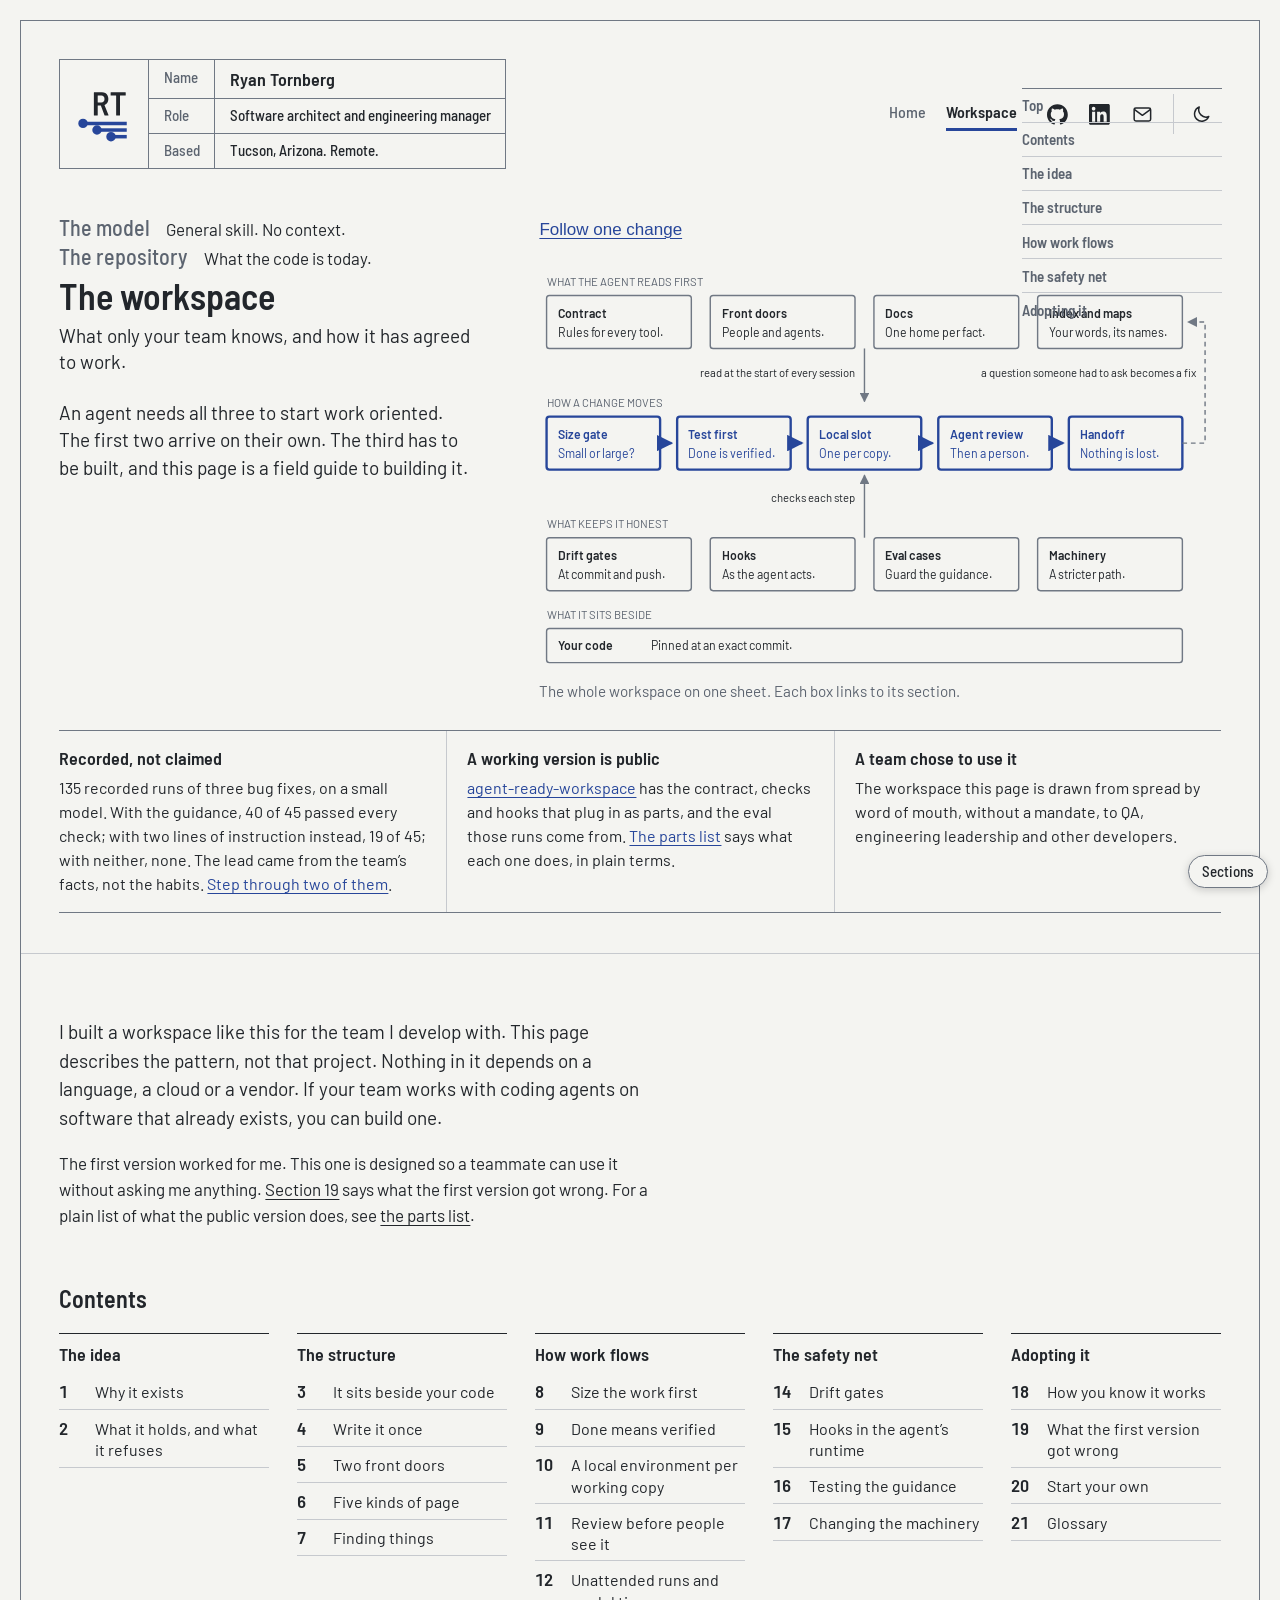
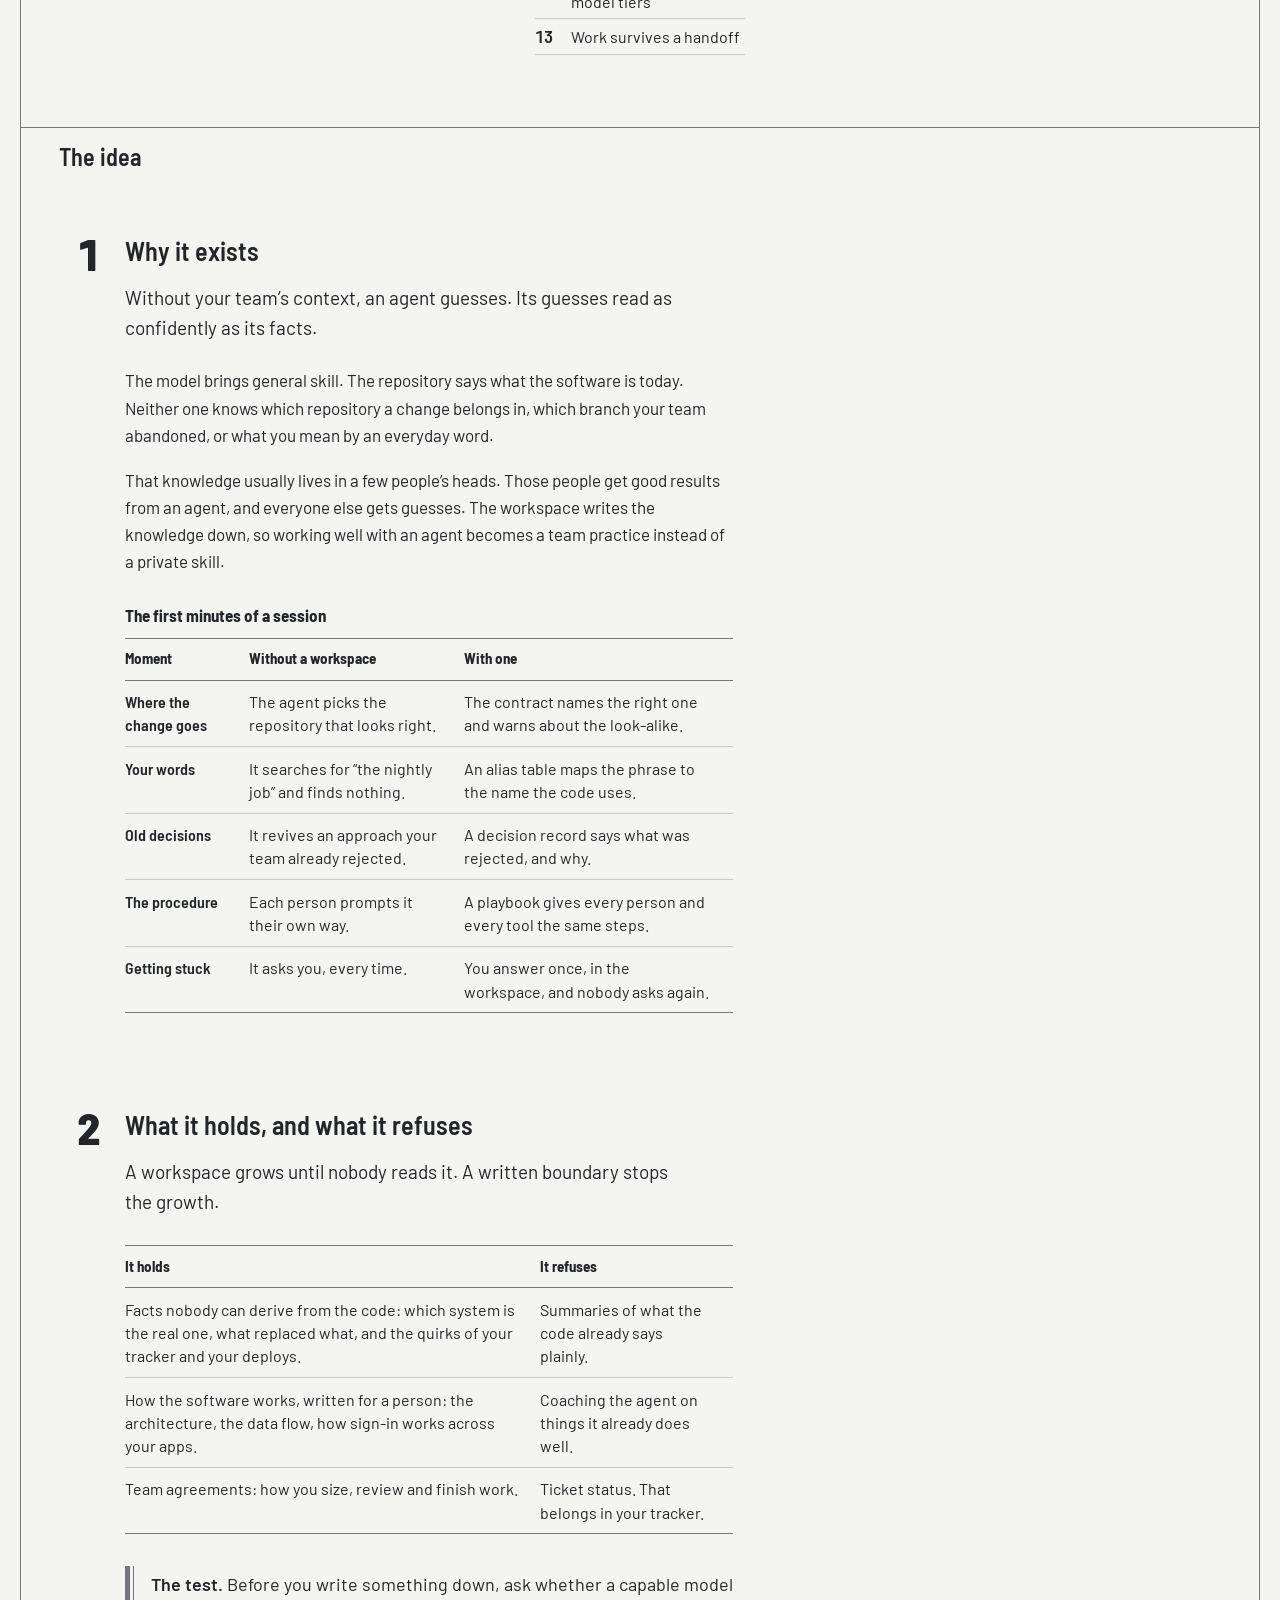
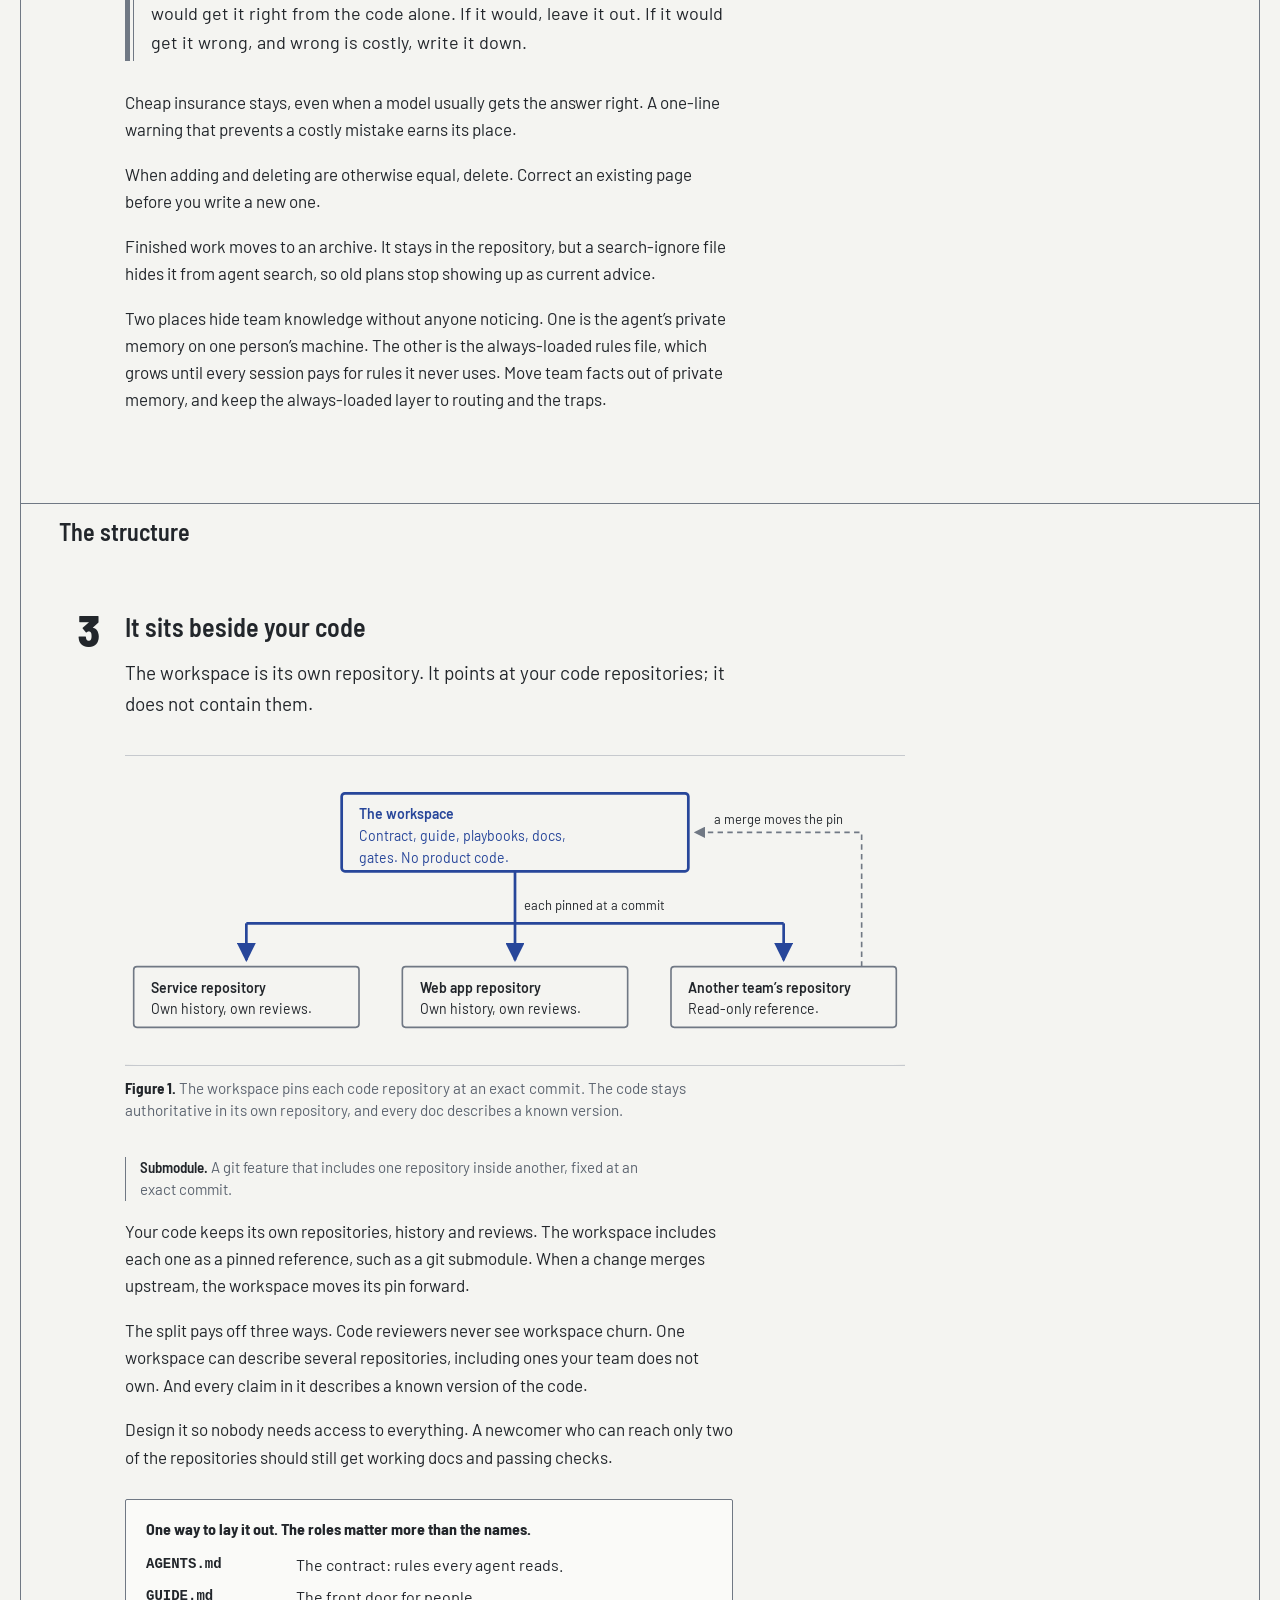
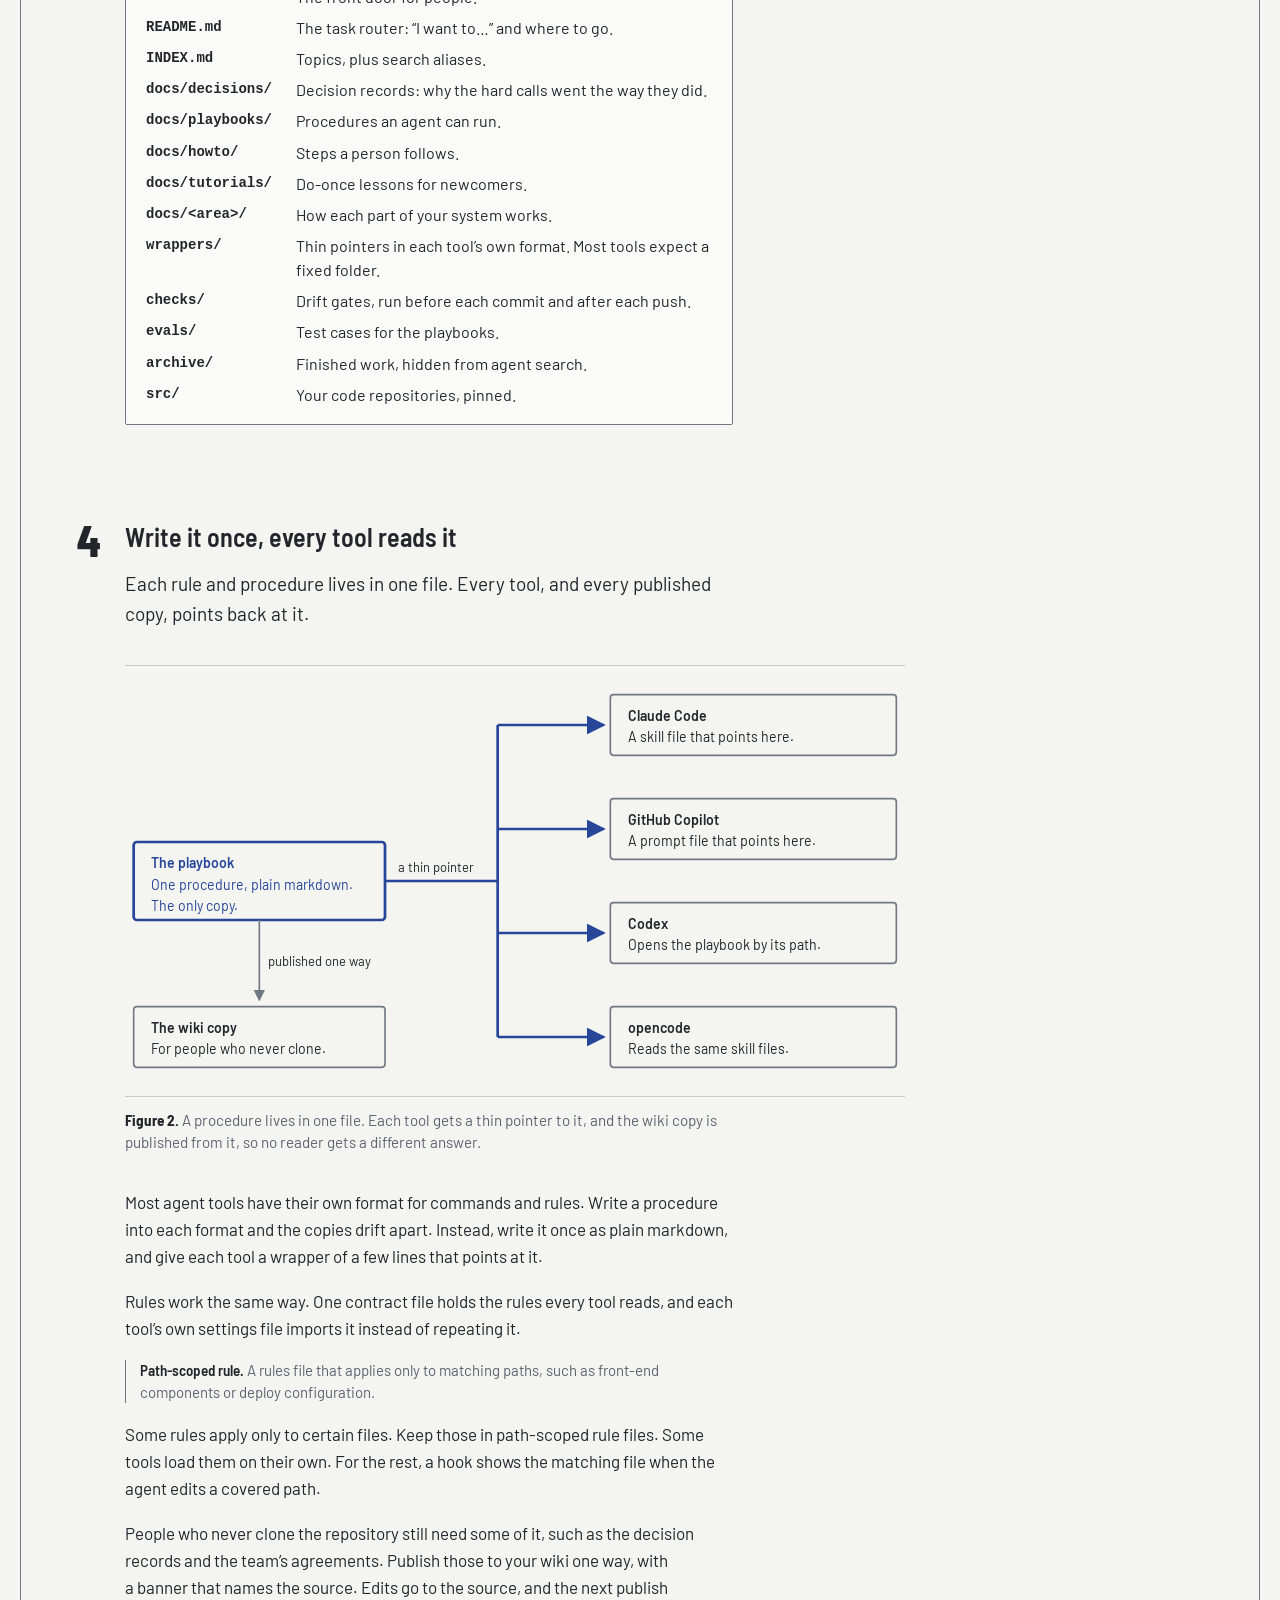
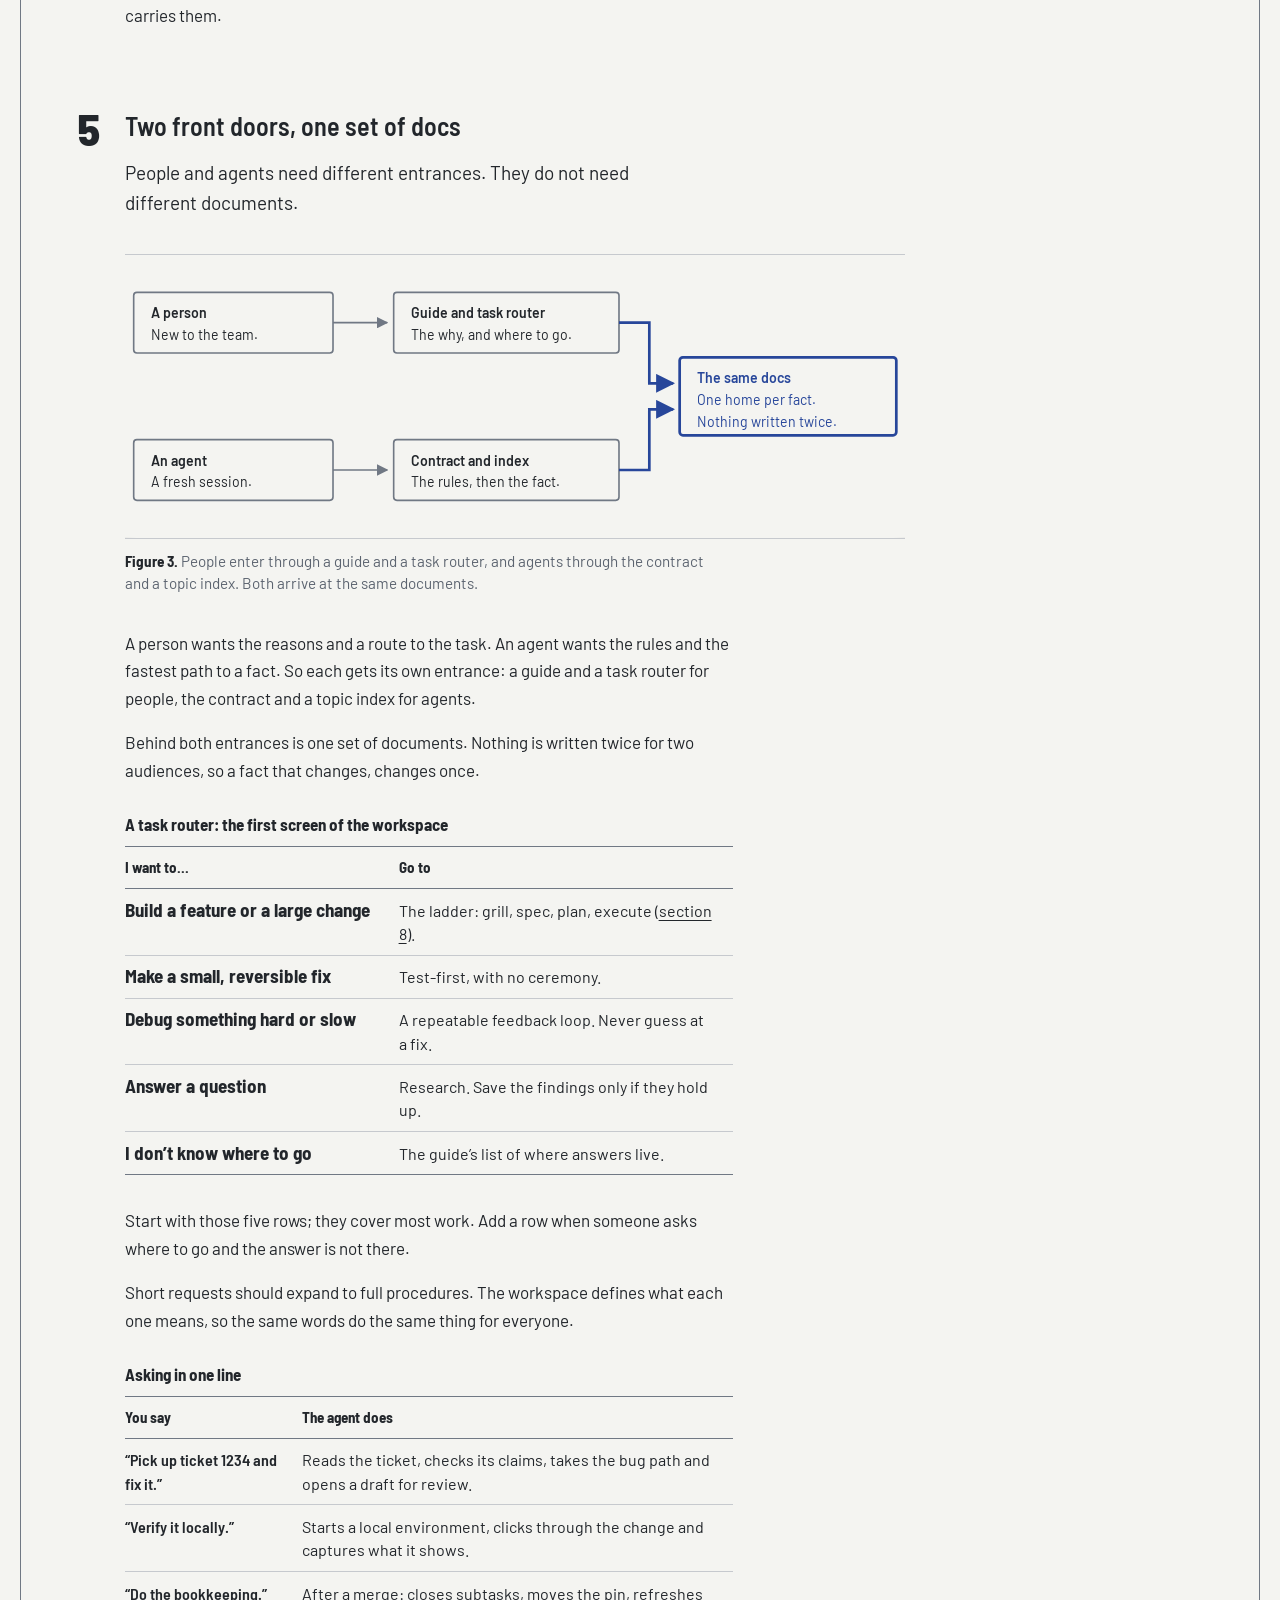
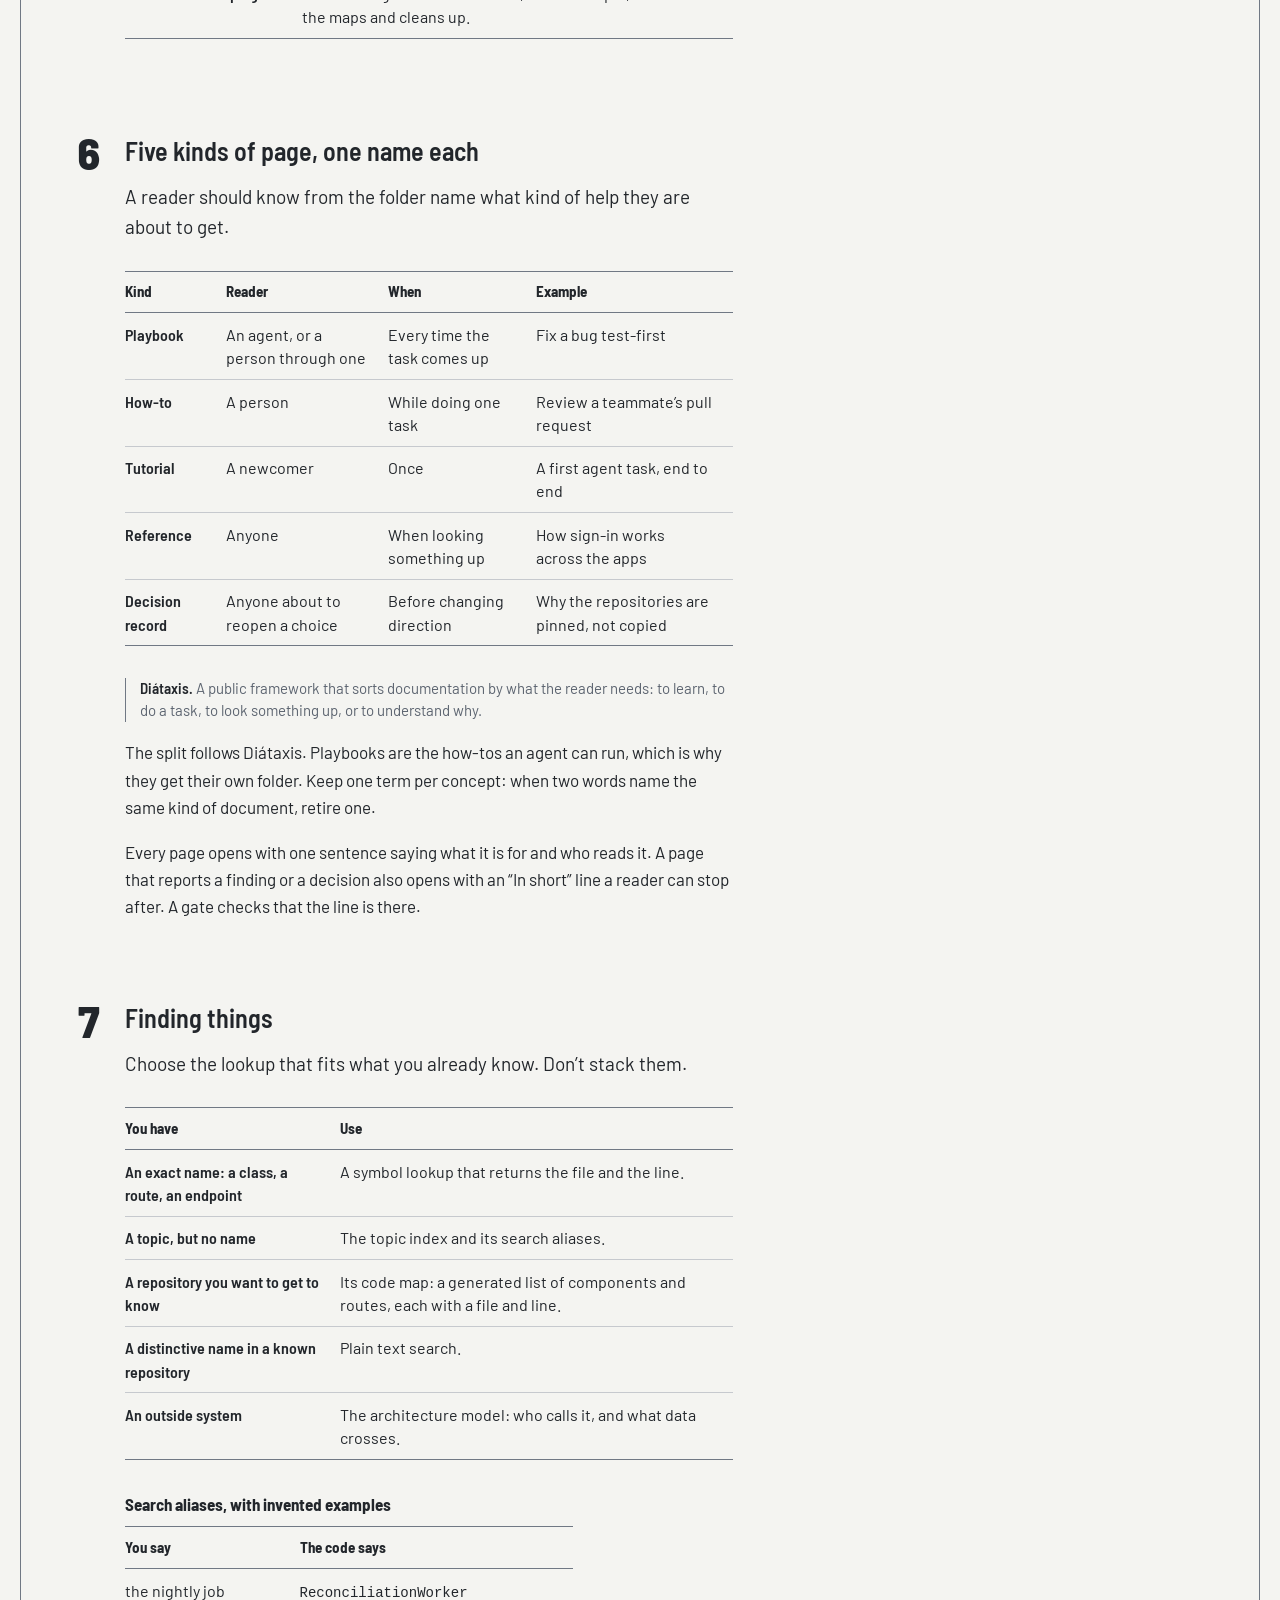
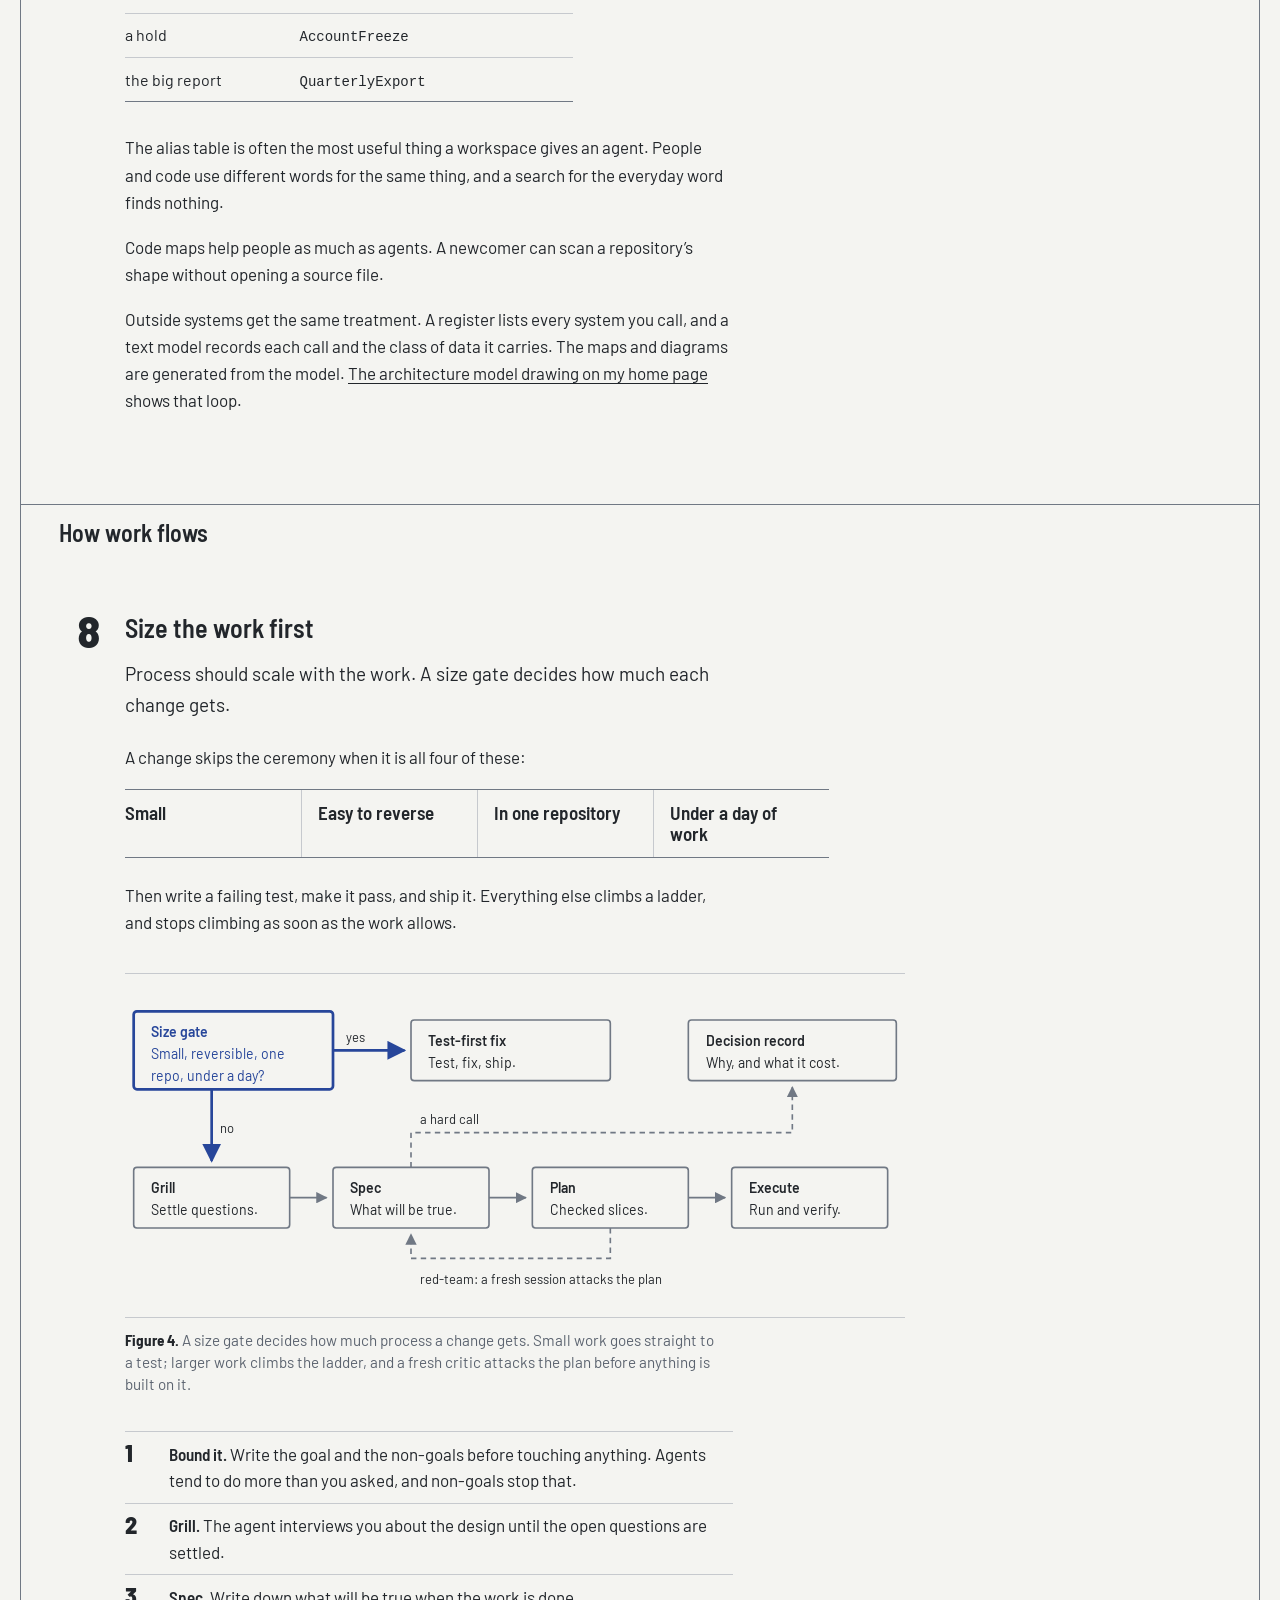
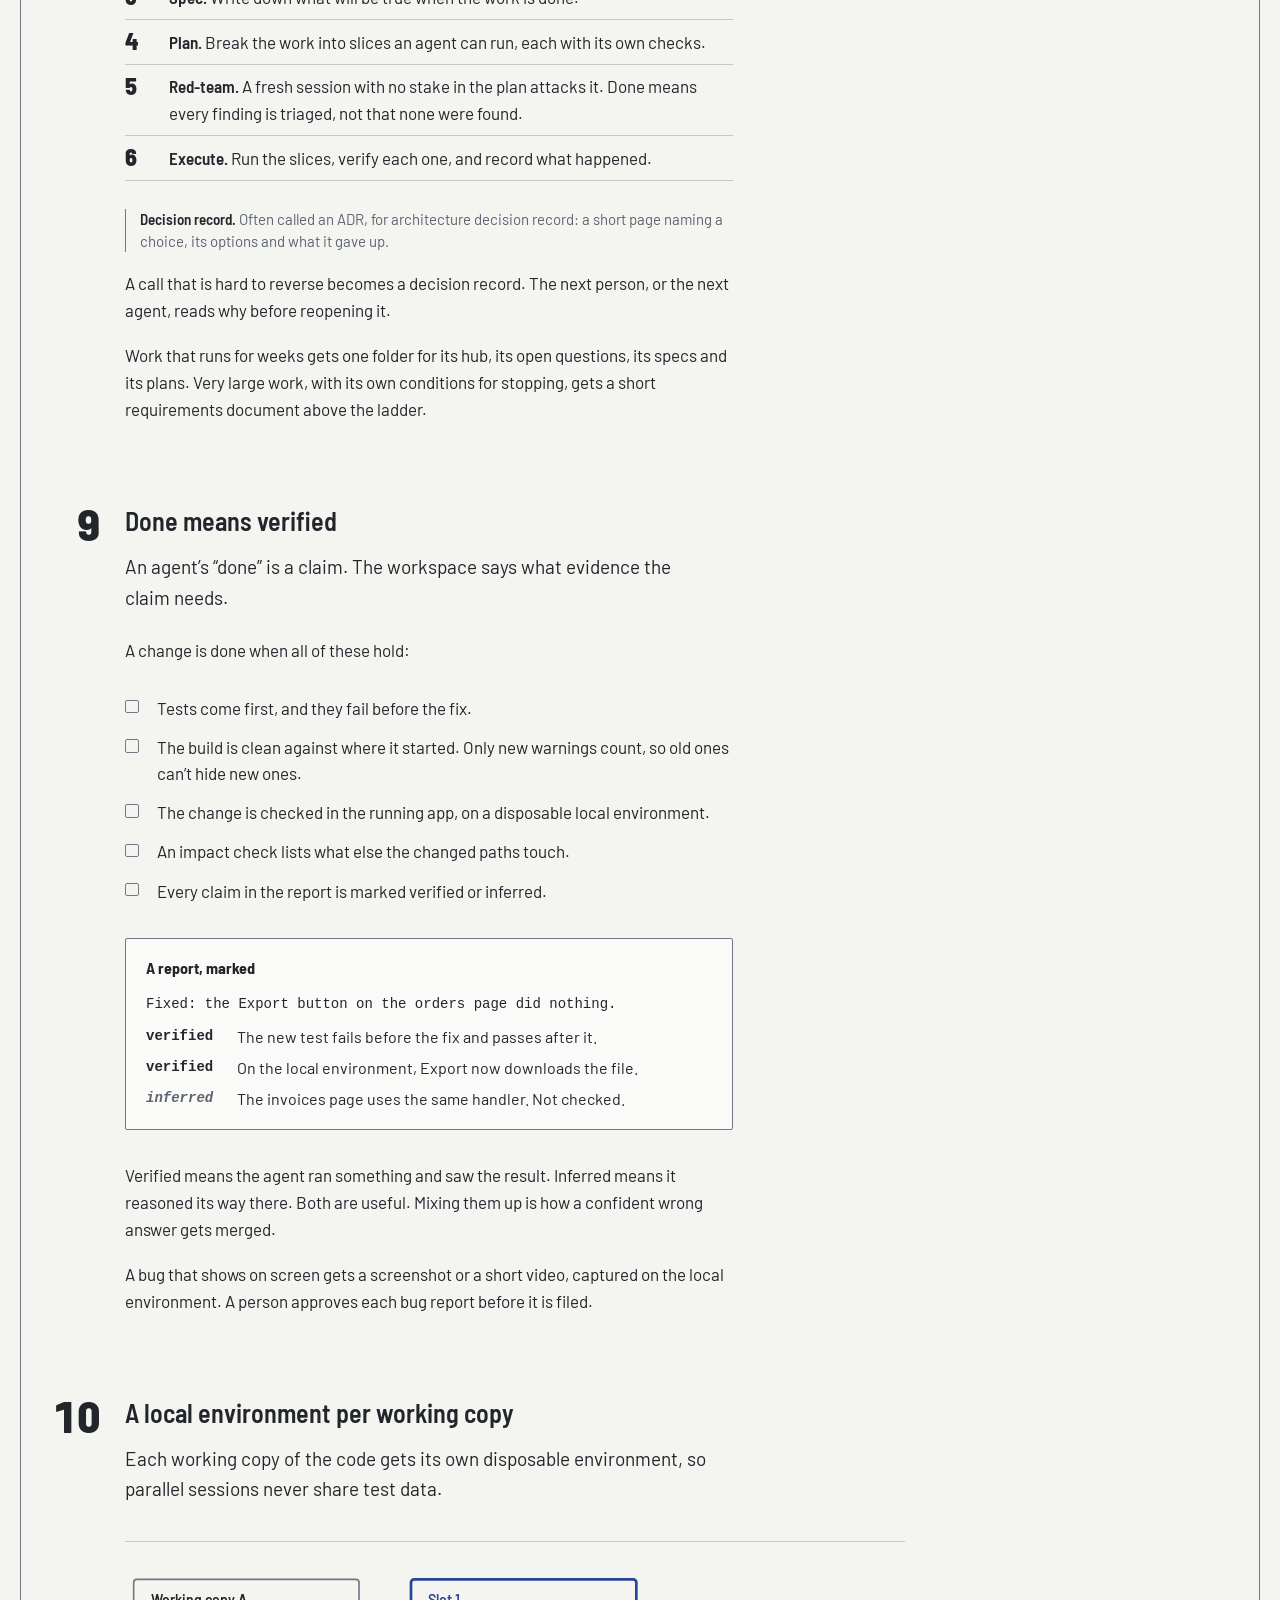
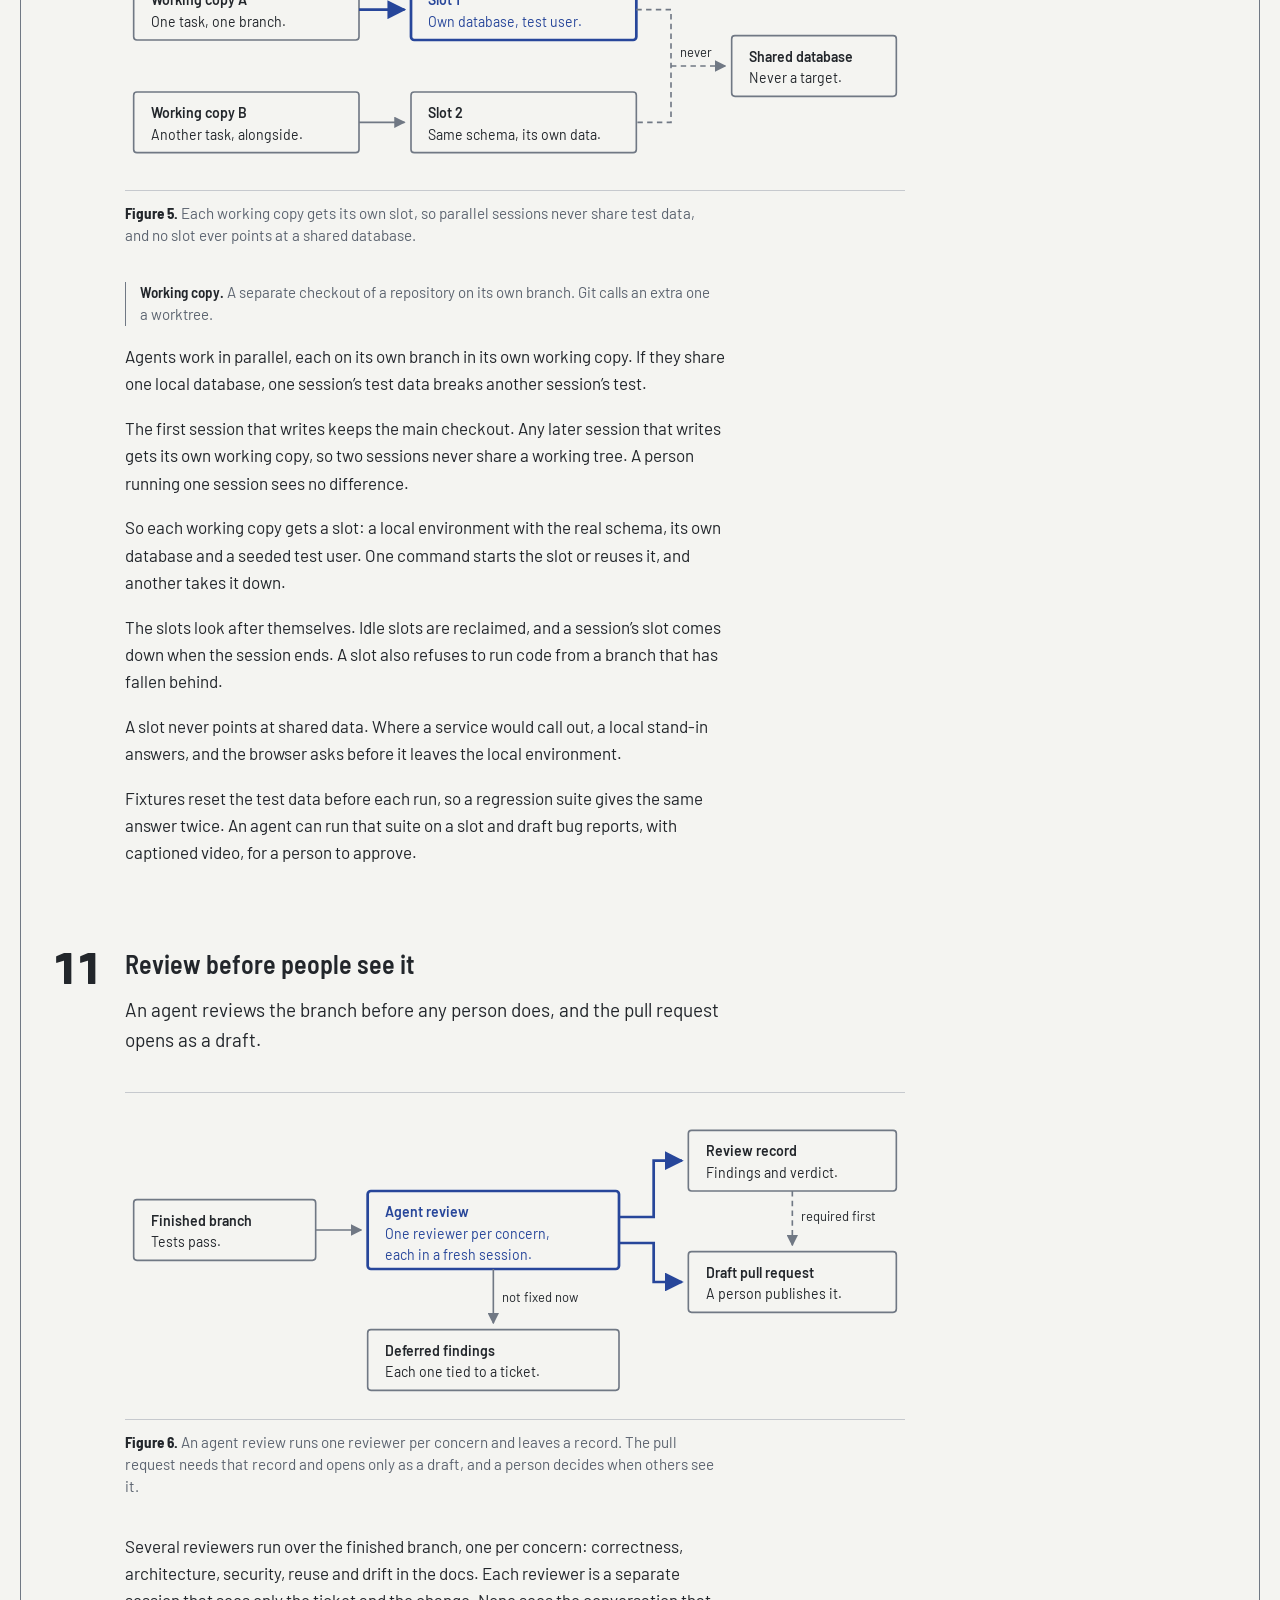
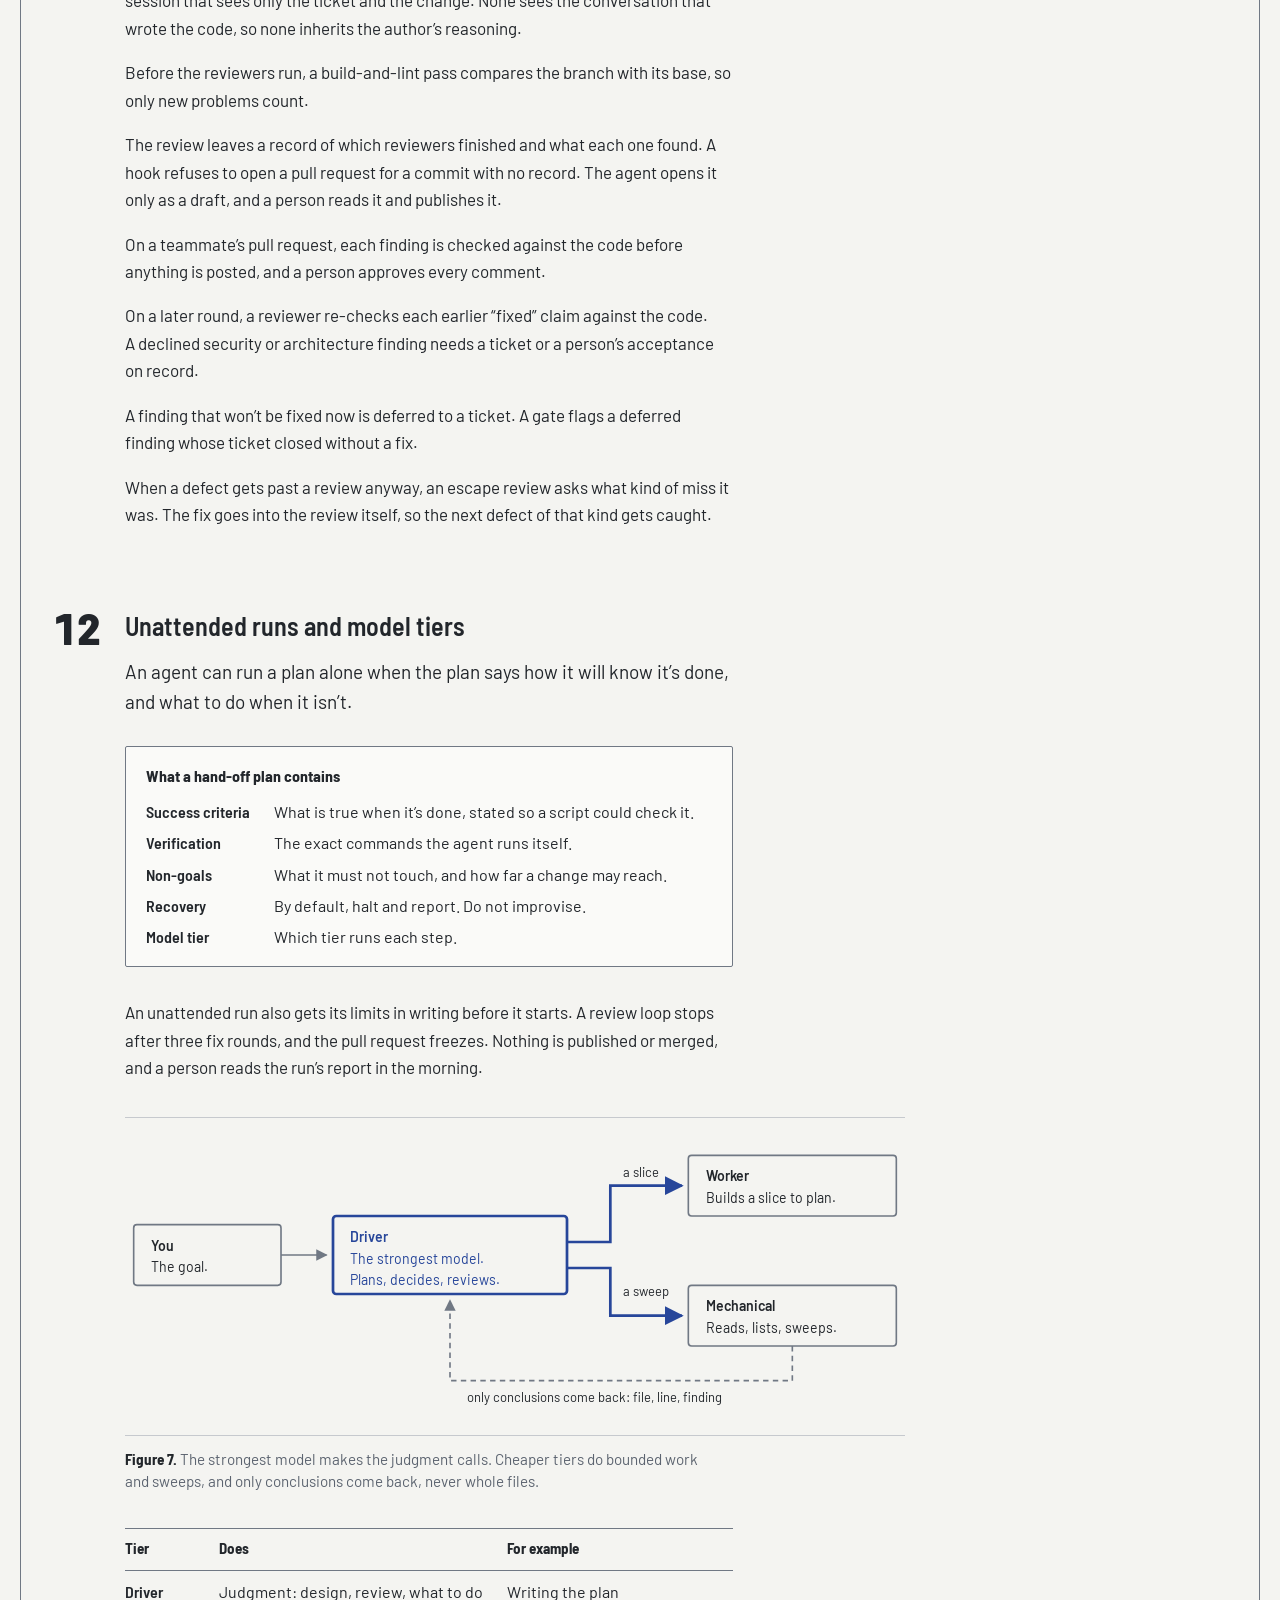
==== commit d897849c: "style: keep controls apart from the drawing; meet the flow at its middle" ====
--- a/workspace/index.html
+++ b/workspace/index.html
@@ -18,7 +18,7 @@
   <link rel="preconnect" href="https://fonts.googleapis.com">
   <link rel="preconnect" href="https://fonts.gstatic.com" crossorigin>
   <link rel="stylesheet" href="https://fonts.googleapis.com/css2?family=Barlow:wght@400;500;600&family=Barlow+Semi+Condensed:wght@500;600&display=swap">
-  <link rel="stylesheet" href="../styles.css?v=20261124b">
+  <link rel="stylesheet" href="../styles.css?v=20261124c">
   <link rel="stylesheet" href="../header.css?v=20261114w">
   <script>try{var t=localStorage.getItem("theme");if(t)document.documentElement.dataset.theme=t}catch(e){}</script>
   <script src="../theme.js?v=20261114w" defer></script>
@@ -73,13 +73,13 @@
 <a href="#s4" data-row="reads" data-n="1 8"><rect x="8" y="28" width="153" height="56" rx="3" fill="none" stroke="currentColor" stroke-width="1.5"/><text x="20" y="52" font-weight="600">Contract</text><text x="20" y="72">Rules for every tool.</text></a><a href="#s5" data-row="reads" data-n="1 8"><rect x="181" y="28" width="153" height="56" rx="3" fill="none" stroke="currentColor" stroke-width="1.5"/><text x="193" y="52" font-weight="600">Front doors</text><text x="193" y="72">People and agents.</text></a><a href="#s6" data-row="reads" data-n="1 8"><rect x="354" y="28" width="153" height="56" rx="3" fill="none" stroke="currentColor" stroke-width="1.5"/><text x="366" y="52" font-weight="600">Docs</text><text x="366" y="72">One home per fact.</text></a><a href="#s7" data-row="reads" data-n="1 8"><rect x="527" y="28" width="153" height="56" rx="3" fill="none" stroke="currentColor" stroke-width="1.5"/><text x="539" y="52" font-weight="600">Index and maps</text><text x="539" y="72">Your words, its names.</text></a><a href="#s8" data-row="moves" data-n="2"><rect x="8" y="156" width="120" height="56" rx="3" fill="none" stroke="var(--link)" stroke-width="2.5"/><text x="20" y="180" font-weight="600" fill="var(--link)">Size gate</text><text x="20" y="200" fill="var(--link)">Small or large?</text></a><a href="#s9" data-row="moves" data-n="3"><rect x="146" y="156" width="120" height="56" rx="3" fill="none" stroke="var(--link)" stroke-width="2.5"/><text x="158" y="180" font-weight="600" fill="var(--link)">Test first</text><text x="158" y="200" fill="var(--link)">Done is verified.</text></a><a href="#s10" data-row="moves" data-n="4"><rect x="284" y="156" width="120" height="56" rx="3" fill="none" stroke="var(--link)" stroke-width="2.5"/><text x="296" y="180" font-weight="600" fill="var(--link)">Local slot</text><text x="296" y="200" fill="var(--link)">One per copy.</text></a><a href="#s11" data-row="moves" data-n="5"><rect x="422" y="156" width="120" height="56" rx="3" fill="none" stroke="var(--link)" stroke-width="2.5"/><text x="434" y="180" font-weight="600" fill="var(--link)">Agent review</text><text x="434" y="200" fill="var(--link)">Then a person.</text></a><a href="#s13" data-row="moves" data-n="6"><rect x="560" y="156" width="120" height="56" rx="3" fill="none" stroke="var(--link)" stroke-width="2.5"/><text x="572" y="180" font-weight="600" fill="var(--link)">Handoff</text><text x="572" y="200" fill="var(--link)">Nothing is lost.</text></a><a href="#s14" data-row="honest" data-n="7"><rect x="8" y="284" width="153" height="56" rx="3" fill="none" stroke="currentColor" stroke-width="1.5"/><text x="20" y="308" font-weight="600">Drift gates</text><text x="20" y="328">At commit and push.</text></a><a href="#s15" data-row="honest" data-n="7"><rect x="181" y="284" width="153" height="56" rx="3" fill="none" stroke="currentColor" stroke-width="1.5"/><text x="193" y="308" font-weight="600">Hooks</text><text x="193" y="328">As the agent acts.</text></a><a href="#s16" data-row="honest" data-n="7"><rect x="354" y="284" width="153" height="56" rx="3" fill="none" stroke="currentColor" stroke-width="1.5"/><text x="366" y="308" font-weight="600">Eval cases</text><text x="366" y="328">Guard the guidance.</text></a><a href="#s17" data-row="honest" data-n="7"><rect x="527" y="284" width="153" height="56" rx="3" fill="none" stroke="currentColor" stroke-width="1.5"/><text x="539" y="308" font-weight="600">Machinery</text><text x="539" y="328">A stricter path.</text></a>
 <text x="8" y="370" font-size="12" fill="var(--muted)">WHAT IT SITS BESIDE</text>
 <a href="#s3"><rect x="8" y="380" width="672" height="36" rx="3" fill="none" stroke="currentColor" stroke-width="1.5"/><text x="20" y="403" font-weight="600">Your code</text><text x="118" y="403">Pinned at an exact commit.</text></a>
-<text x="232" y="114" font-size="12" data-edge="reads" data-n="1">read at the start of every session</text>
-<text x="232" y="246" font-size="12" data-edge="honest" data-n="7">checks each step</text>
+<text x="334" y="114" font-size="12" text-anchor="end" data-edge="reads" data-n="1">read at the start of every session</text>
+<text x="334" y="246" font-size="12" text-anchor="end" data-edge="honest" data-n="7">checks each step</text>
 <a href="#s18" data-edge="loop" data-n="8"><text x="694" y="114" font-size="12" text-anchor="end">a question someone had to ask becomes a fix</text></a>
 </g>
 <g fill="none" stroke="currentColor" stroke-width="1.5">
-<line data-edge="reads" data-n="1" x1="222" y1="84" x2="222" y2="140" marker-end="url(#arw)"/>
-<line data-edge="honest" data-n="7" x1="222" y1="284" x2="222" y2="218" marker-end="url(#arw)"/>
+<line data-edge="reads" data-n="1" x1="344" y1="84" x2="344" y2="140" marker-end="url(#arw)"/>
+<line data-edge="honest" data-n="7" x1="344" y1="284" x2="344" y2="218" marker-end="url(#arw)"/>
 <line data-edge="moves" data-n="3" x1="128" y1="184" x2="140" y2="184" stroke="var(--link)" stroke-width="2.5" marker-end="url(#arwb)"/><line data-edge="moves" data-n="4" x1="266" y1="184" x2="278" y2="184" stroke="var(--link)" stroke-width="2.5" marker-end="url(#arwb)"/><line data-edge="moves" data-n="5" x1="404" y1="184" x2="416" y2="184" stroke="var(--link)" stroke-width="2.5" marker-end="url(#arwb)"/><line data-edge="moves" data-n="6" x1="542" y1="184" x2="554" y2="184" stroke="var(--link)" stroke-width="2.5" marker-end="url(#arwb)"/>
 <path data-edge="loop" data-n="8" d="M680 184 L704 184 L704 56 L686 56" marker-end="url(#arw)" stroke-dasharray="5 4"/>
 </g>
--- a/styles.css
+++ b/styles.css
@@ -805,10 +805,12 @@
 .overview svg:has(a[href="#s13"]:is(:hover, :focus-visible)) a[data-edge="loop"] text { fill: var(--link); }
 /* Stepping (replay.js): the current step takes the accent and the rest of the sheet recedes to the
    muted colour. Nothing is hidden, so the drawing keeps its size and every box stays a link. */
-.overview .replay-controls { border-block-end: 0; padding-block-end: 0.25rem; font-size: 0.875rem; }
-/* On the sheet the controls read as part of the drawing: outlined like its boxes, not a filled button. */
-.overview .replay-controls button { background: none; color: var(--ink); border: 1.5px solid var(--line); font-weight: 500; padding: 0.15em 0.75em; }
-.overview .replay-controls button:hover:not(:disabled) { border-color: var(--link); color: var(--link); }
+.overview .replay-controls { border-block-end: 0; padding-block-end: 0.5rem; gap: 0.35rem 1.1rem; }
+/* On the sheet the controls are set like the page's links, so no control looks like a box of the drawing. */
+.overview .replay-controls button { background: none; border: 0; border-radius: 0; padding: 0; color: var(--link); font-weight: 500; text-decoration: underline; text-underline-offset: 0.18em; text-decoration-thickness: 1px; }
+.overview .replay-controls button:hover:not(:disabled) { text-decoration-thickness: 2px; }
+.overview .replay-controls button:disabled { opacity: 1; color: var(--muted); text-decoration: none; }
+.overview .replay-controls [data-replay-status] { margin-inline-start: 0; }
 .overview.is-stepping svg text, .overview.is-stepping svg a text { fill: var(--muted); }
 .overview.is-stepping svg :is(rect, line, path) { stroke: var(--muted); stroke-width: 1.5; marker-end: none; }
 .overview.is-stepping svg a.is-current rect { stroke: var(--link); stroke-width: 2.5; fill: color-mix(in srgb, var(--link) 14%, transparent); }
@@ -895,7 +897,7 @@
 .jump ol ol li.cur, .ws .jump ol ol li.cur a { color: var(--link); font-weight: 600; }
 button.to-contents { color: var(--ink); cursor: pointer; }
 @media print { .jump { display: none; } }
-.to-contents { position: fixed; z-index: 5; right: 0.75rem; bottom: 0.75rem; padding: 0.35rem 0.8rem; background: var(--paper); border: 1px solid var(--line); border-radius: 2px; font: 500 0.9375rem/1.3 var(--display); text-decoration: none; }
+.to-contents { position: fixed; z-index: 5; right: 0.75rem; bottom: 0.75rem; padding: 0.35rem 0.8rem; background: var(--paper); border: 1px solid var(--line); border-radius: 999px; box-shadow: 0 2px 8px rgb(0 0 0 / 0.18); font: 500 0.9375rem/1.3 var(--display); text-decoration: none; }
 @media print { .to-contents { display: none; } }
 
 /* The overview drawing is not a numbered figure, so it needs its own portrait swap. */
